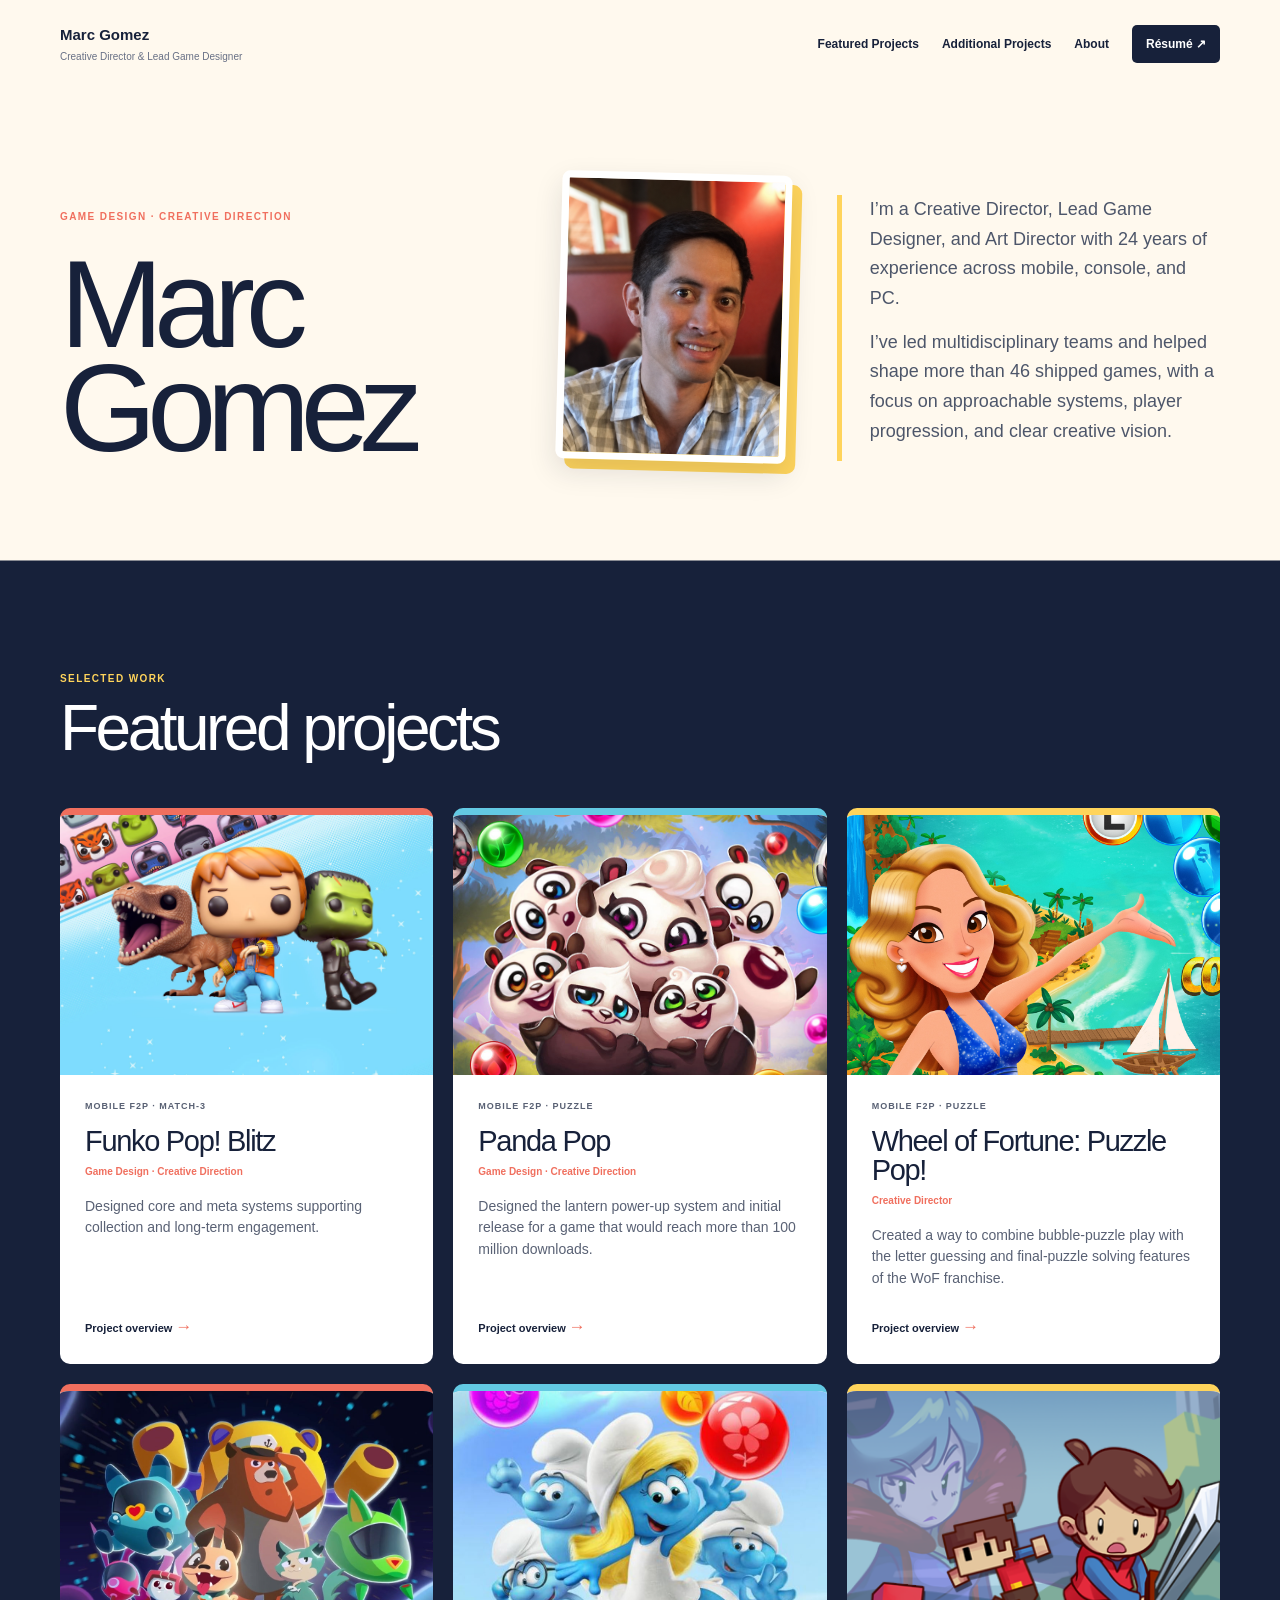
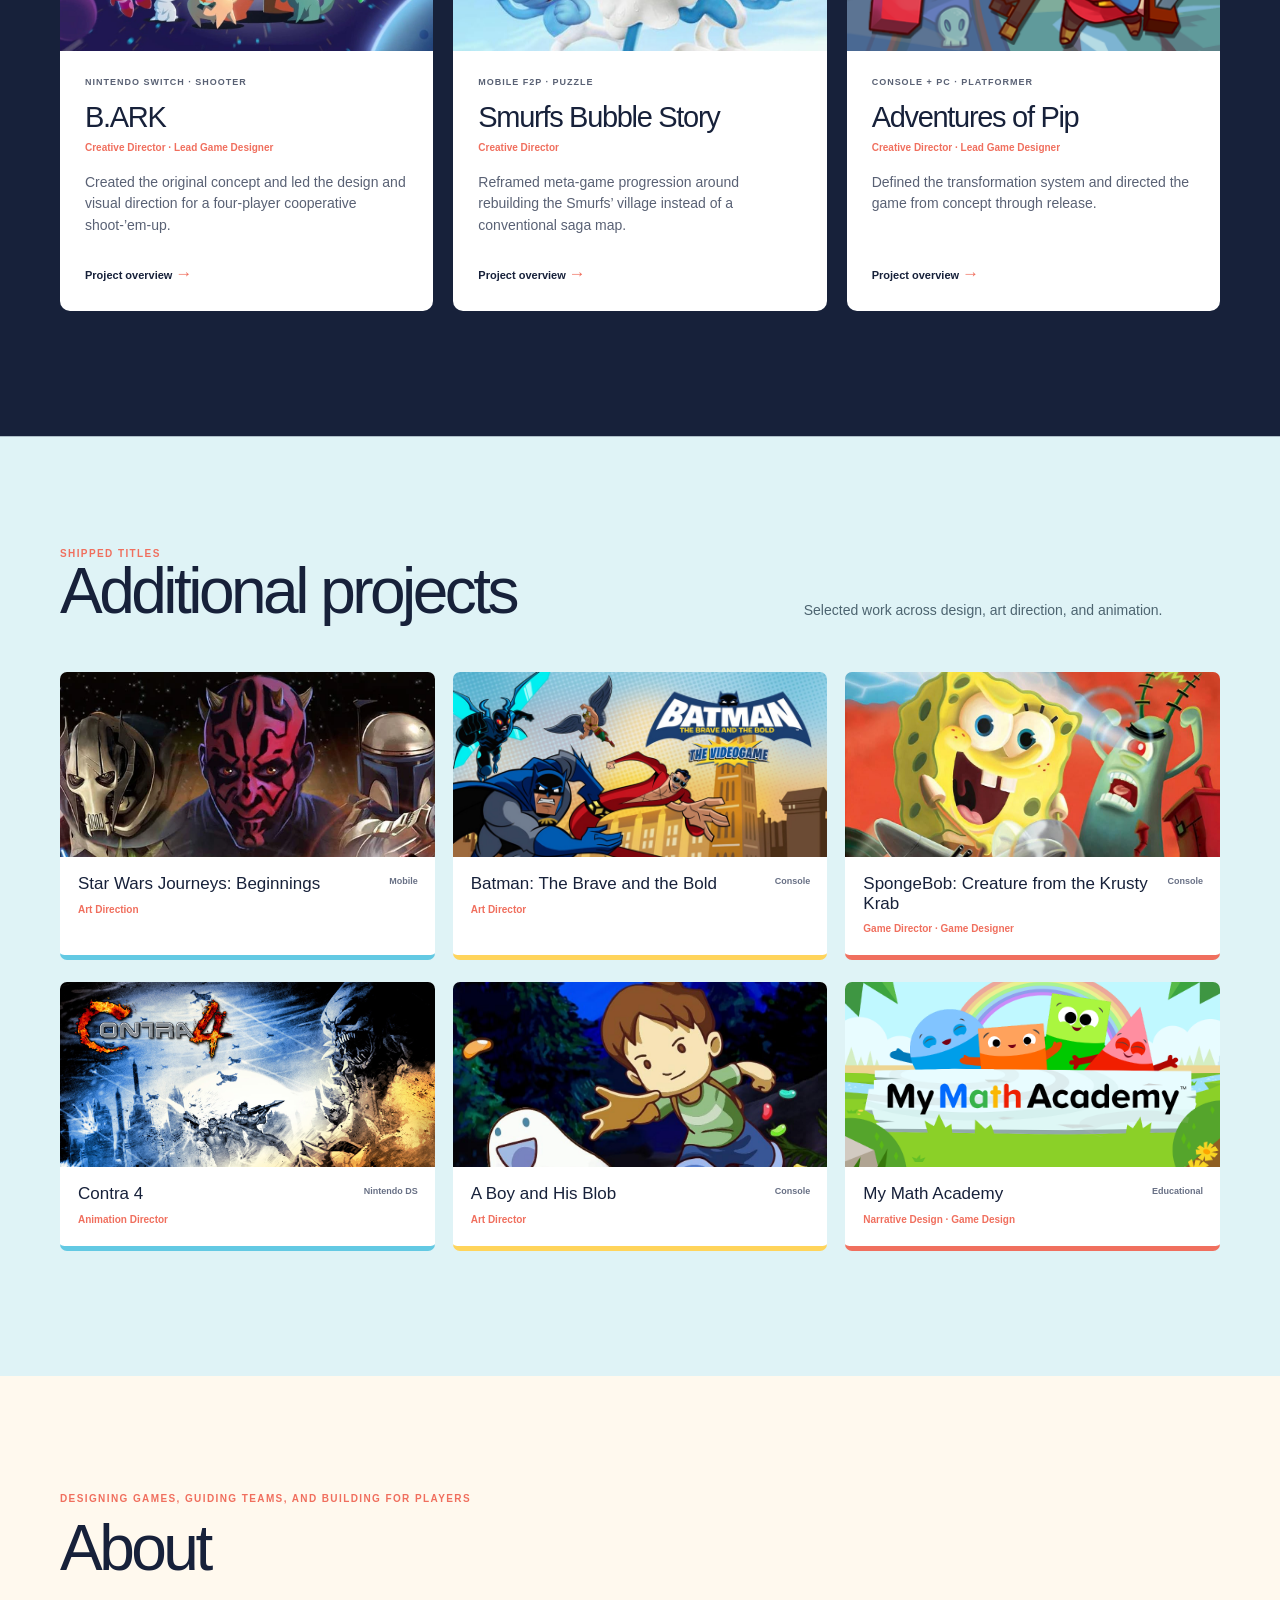
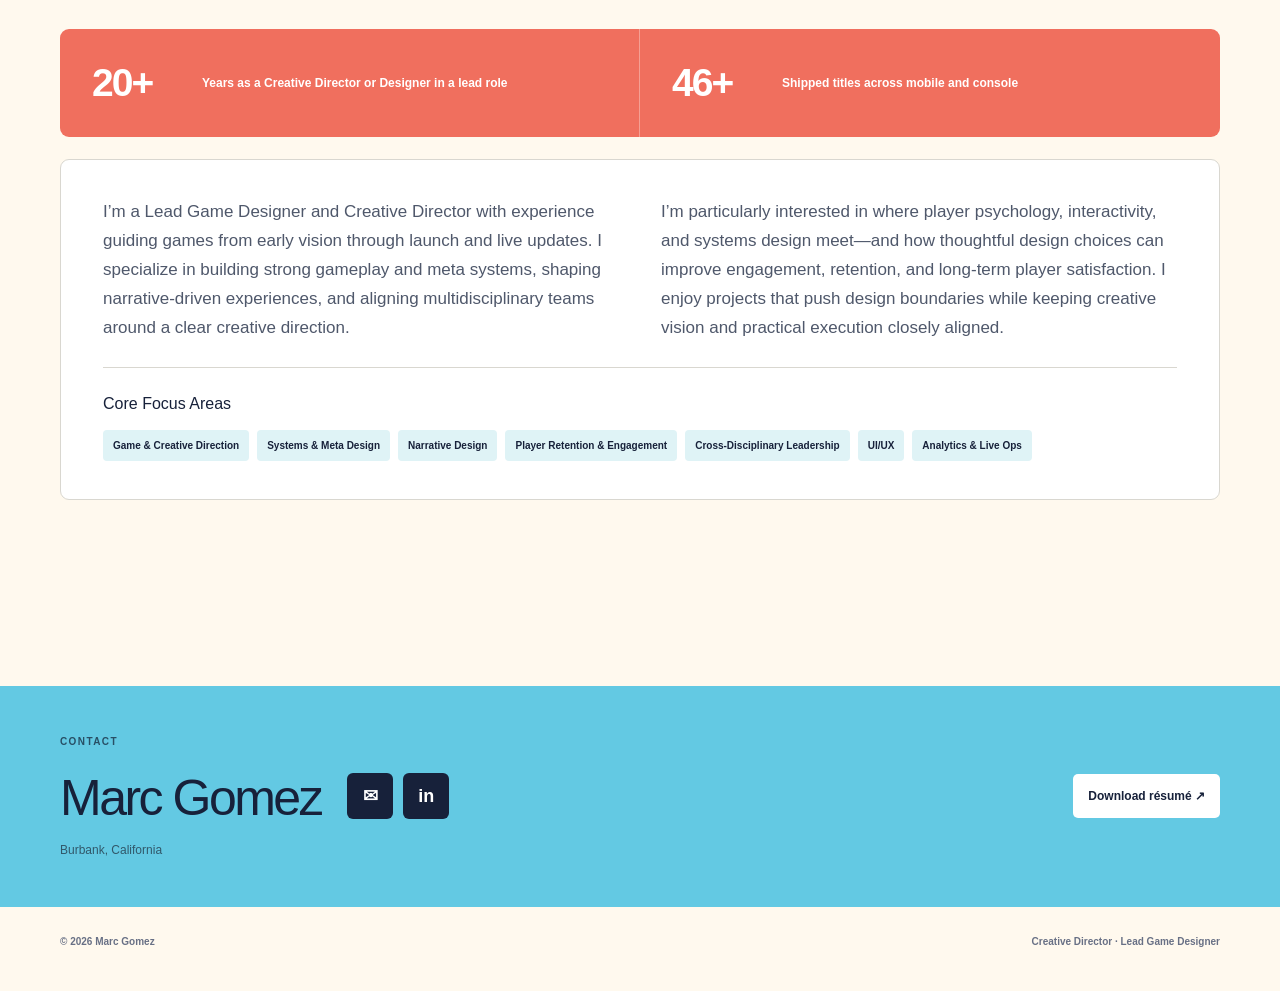
==== index.html @ 23b518f8 "Update Wheel of Fortune contribution" ====
<!DOCTYPE html><html lang="en"><head><meta charSet="utf-8"/><meta name="viewport" content="width=device-width, initial-scale=1"/><link rel="preload" href="/marc-gomez-profile.png" as="image"/><link rel="preload" href="/projects/funko-preview-local.jpg" as="image"/><link rel="preload" href="/projects/panda-preview-family.jpg" as="image"/><link rel="preload" href="/projects/wheel-preview-local.jpg" as="image"/><link rel="preload" href="/projects/bark-preview-local.jpg" as="image"/><link rel="preload" href="/projects/smurfs-preview-characters.jpg" as="image"/><link rel="preload" href="/projects/pip-preview-new.png" as="image"/><link rel="preload" href="/projects/starwars.png" as="image"/><link rel="preload" href="/projects/batman.jpg" as="image"/><link rel="preload" href="/projects/spongebob-preview-local.jpg" as="image"/><link rel="stylesheet" href="/assets/index-BBNpXkHh.css" data-rsc-css-href="/assets/index-BBNpXkHh.css" data-precedence="vite-rsc/importer-resources"/><link rel="modulepreload" href="/assets/layout-segment-context-CEGxXNlD.js" crossorigin=""/><link rel="modulepreload" href="/assets/rolldown-runtime-S-ySWqyJ.js" crossorigin=""/><link rel="modulepreload" href="/assets/index-BVW_uxQS.js" crossorigin=""/><link rel="modulepreload" href="/assets/framework-CXnKph_e.js" crossorigin=""/><link rel="modulepreload" href="/assets/analytics-DuMaOo_Z.js" crossorigin=""/><link rel="preload" href="/projects/contra.jpg" as="image"/><link rel="preload" href="/projects/blob-preview-local.jpg" as="image"/><link rel="preload" href="/projects/math-preview-local.png" as="image"/><title>Marc Gomez — Creative Director &amp; Lead Game Designer</title><meta name="description" content="Portfolio of Marc Gomez, a Creative Director, Lead Game Designer, and Art Director with 24 years of experience and 46+ shipped titles across mobile, console, and PC."/><meta name="keywords" content="Marc Gomez,Creative Director,Lead Game Designer,Game Design,Mobile Games,Free-to-Play,Art Director,B.ARK,Panda Pop,Adventures of Pip"/><meta name="author" content="Marc Gomez"/><link rel="author" href="https://marcgomezgames.github.io"/><meta name="creator" content="Marc Gomez"/><meta name="robots" content="index, follow"/><meta property="og:title" content="Marc Gomez — Creative Director &amp; Lead Game Designer"/><meta property="og:description" content="Creative direction and game design across 46+ shipped mobile, console, and PC titles."/><meta property="og:url" content="https://marcgomezgames.github.io/"/><meta property="og:site_name" content="Marc Gomez — Game Design Portfolio"/><meta property="og:type" content="website"/><meta property="og:image" content="https://marcgomezgames.github.io/projects/bark.png"/><meta property="og:image:width" content="1920"/><meta property="og:image:height" content="1080"/><meta property="og:image:alt" content="Marc Gomez game design portfolio"/><meta name="twitter:card" content="summary_large_image"/><meta name="twitter:title" content="Marc Gomez — Creative Director &amp; Lead Game Designer"/><meta name="twitter:description" content="Creative direction and game design across 46+ shipped mobile, console, and PC titles."/><meta name="twitter:image" content="https://marcgomezgames.github.io/projects/bark.png"/><link rel="canonical" href="https://marcgomezgames.github.io/"/><script>self.__VINEXT_RSC_PARAMS__={}</script><script>self.__VINEXT_RSC_NAV__={"pathname":"/","searchParams":[]}</script><link rel="modulepreload" href="/assets/index-BVW_uxQS.js" />
</head><body><main class="portfolio"><header class="header shell"><a class="identity" href="/"><b>Marc Gomez</b><span>Creative Director &amp; Lead Game Designer</span></a><nav><a href="/#work">Featured Projects</a><a href="/#credits">Additional Projects</a><a href="/#about">About</a><a class="resume" href="/Marc_Gomez_Resume_2026.pdf">Résumé ↗</a></nav></header><section class="intro shell" id="top"><div><p class="label">GAME DESIGN · CREATIVE DIRECTION</p><h1>Marc Gomez</h1></div><figure class="portrait-slot"><img src="/marc-gomez-profile.png" alt="Marc Gomez"/></figure><div class="intro-copy"><p>I’m a Creative Director, Lead Game Designer, and Art Director with 24 years of experience across mobile, console, and PC.</p><p>I’ve led multidisciplinary teams and helped shape more than 46 shipped games, with a focus on approachable systems, player progression, and clear creative vision.</p></div></section><section class="work shell" id="work"><div class="section-header stacked"><div><p class="label">SELECTED WORK</p><h2>Featured projects</h2></div></div><div class="feature-grid"><a class="feature funko" href="/projects/funko-pop-blitz/"><div class="feature-art"><img src="/projects/funko-preview-local.jpg" alt="Funko Pop! Blitz"/></div><div class="feature-info"><p class="project-type">MOBILE F2P · MATCH-3</p><h3>Funko Pop! Blitz</h3><p class="role">Game Design · Creative Direction</p><p>Designed core and meta systems supporting collection and long-term engagement.</p><span class="project-link">Project overview <b>→</b></span></div></a><a class="feature panda" href="/projects/panda-pop/"><div class="feature-art"><img src="/projects/panda-preview-family.jpg" alt="Panda Pop"/></div><div class="feature-info"><p class="project-type">MOBILE F2P · PUZZLE</p><h3>Panda Pop</h3><p class="role">Game Design · Creative Direction</p><p>Designed the lantern power-up system and initial release for a game that would reach more than 100 million downloads.</p><span class="project-link">Project overview <b>→</b></span></div></a><a class="feature wheel" href="/projects/wheel-of-fortune/"><div class="feature-art"><img src="/projects/wheel-preview-local.jpg" alt="Wheel of Fortune: Puzzle Pop!"/></div><div class="feature-info"><p class="project-type">MOBILE F2P · PUZZLE</p><h3>Wheel of Fortune: Puzzle Pop!</h3><p class="role">Creative Director</p><p>Created a way to combine bubble-puzzle play with the letter guessing and final-puzzle solving features of the WoF franchise.</p><span class="project-link">Project overview <b>→</b></span></div></a><a class="feature bark" href="/projects/bark/"><div class="feature-art"><img src="/projects/bark-preview-local.jpg" alt="B.ARK"/></div><div class="feature-info"><p class="project-type">NINTENDO SWITCH · SHOOTER</p><h3>B.ARK</h3><p class="role">Creative Director · Lead Game Designer</p><p>Created the original concept and led the design and visual direction for a four-player cooperative shoot-’em-up.</p><span class="project-link">Project overview <b>→</b></span></div></a><a class="feature smurfs" href="/projects/smurfs-bubble-story/"><div class="feature-art"><img src="/projects/smurfs-preview-characters.jpg" alt="Smurfs Bubble Story"/></div><div class="feature-info"><p class="project-type">MOBILE F2P · PUZZLE</p><h3>Smurfs Bubble Story</h3><p class="role">Creative Director</p><p>Reframed meta-game progression around rebuilding the Smurfs’ village instead of a conventional saga map.</p><span class="project-link">Project overview <b>→</b></span></div></a><a class="feature pip" href="/projects/adventures-of-pip/"><div class="feature-art"><img src="/projects/pip-preview-new.png" alt="Adventures of Pip"/></div><div class="feature-info"><p class="project-type">CONSOLE + PC · PLATFORMER</p><h3>Adventures of Pip</h3><p class="role">Creative Director · Lead Game Designer</p><p>Defined the transformation system and directed the game from concept through release.</p><span class="project-link">Project overview <b>→</b></span></div></a></div></section><section class="credits" id="credits"><div class="shell"><div class="section-header inline"><div><p class="label">SHIPPED TITLES</p><h2>Additional projects</h2></div><p>Selected work across design, art direction, and animation.</p></div><div class="archive-grid"><article class="archive-card"><div class="archive-art"><img src="/projects/starwars.png" alt="Star Wars Journeys: Beginnings"/></div><div class="archive-info"><h3>Star Wars Journeys: Beginnings</h3><p>Art Direction</p><span>Mobile</span></div></article><article class="archive-card"><div class="archive-art"><img src="/projects/batman.jpg" alt="Batman: The Brave and the Bold"/></div><div class="archive-info"><h3>Batman: The Brave and the Bold</h3><p>Art Director</p><span>Console</span></div></article><article class="archive-card spongebob"><div class="archive-art"><img src="/projects/spongebob-preview-local.jpg" alt="SpongeBob: Creature from the Krusty Krab"/></div><div class="archive-info"><h3>SpongeBob: Creature from the Krusty Krab</h3><p>Game Director · Game Designer</p><span>Console</span></div></article><article class="archive-card"><div class="archive-art"><img src="/projects/contra.jpg" alt="Contra 4"/></div><div class="archive-info"><h3>Contra 4</h3><p>Animation Director</p><span>Nintendo DS</span></div></article><article class="archive-card blob"><div class="archive-art"><img src="/projects/blob-preview-local.jpg" alt="A Boy and His Blob"/></div><div class="archive-info"><h3>A Boy and His Blob</h3><p>Art Director</p><span>Console</span></div></article><article class="archive-card"><div class="archive-art"><img src="/projects/math-preview-local.png" alt="My Math Academy"/></div><div class="archive-info"><h3>My Math Academy</h3><p>Narrative Design · Game Design</p><span>Educational</span></div></article></div></div></section><section class="about shell" id="about"><div class="section-header about-heading"><p class="label">DESIGNING GAMES, GUIDING TEAMS, AND BUILDING FOR PLAYERS</p><h2>About</h2></div><div class="about-grid"><div class="facts"><div><b>20+</b><span>Years as a Creative Director or Designer in a lead role</span></div><div><b>46+</b><span>Shipped titles across mobile and console</span></div></div><div class="bio"><p>I’m a Lead Game Designer and Creative Director with experience guiding games from early vision through launch and live updates. I specialize in building strong gameplay and meta systems, shaping narrative-driven experiences, and aligning multidisciplinary teams around a clear creative direction.</p><p>I’m particularly interested in where player psychology, interactivity, and systems design meet—and how thoughtful design choices can improve engagement, retention, and long-term player satisfaction. I enjoy projects that push design boundaries while keeping creative vision and practical execution closely aligned.</p><div class="focus-area"><h3>Core Focus Areas</h3><div><span>Game &amp; Creative Direction</span><span>Systems &amp; Meta Design</span><span>Narrative Design</span><span>Player Retention &amp; Engagement</span><span>Cross-Disciplinary Leadership</span><span>UI/UX</span><span>Analytics &amp; Live Ops</span></div></div></div><div class="portfolio-links"><a href="/art-direction/">Art Direction portfolio ↗</a><a href="/production/">Production portfolio ↗</a></div></div></section><section class="contact"><div class="shell"><div class="contact-identity"><div><p class="label">CONTACT</p><h2>Marc Gomez</h2><p>Burbank, California</p></div><div class="contact-icons"><a href="mailto:marcyay@gmail.com" aria-label="Email Marc Gomez" title="Email">✉</a><a href="https://www.linkedin.com/in/marc-gomez-a3a6818" target="_blank" rel="noreferrer" aria-label="Marc Gomez on LinkedIn" title="LinkedIn">in</a></div></div><div class="contact-actions"><a href="/Marc_Gomez_Resume_2026.pdf">Download résumé <b>↗</b></a></div></div></section><footer class="shell"><p>© 2026 Marc Gomez</p><p>Creative Director · Lead Game Designer</p></footer></main><script id="_R_">import("/assets/index-BVW_uxQS.js")</script></body></html><script>self.__VINEXT_RSC_CHUNKS__=self.__VINEXT_RSC_CHUNKS__||[];self.__VINEXT_RSC_CHUNKS__.push("2:I[\"491d67a9792c\",[],\"Children\",1]\n3:I[\"d4d09d4aa3d5\",[],\"Analytics\",1]\n4:I[\"cfee43ca1bc7\",[],\"LayoutSegmentProvider\",1]\n5:I[\"491d67a9792c\",[],\"Slot\",1]\n6:I[\"5b777958e3fd\",[],\"RedirectBoundary\",1]\n:HL[\"/assets/index-BBNpXkHh.css\",\"style\"]\n")</script><script>self.__VINEXT_RSC_CHUNKS__=self.__VINEXT_RSC_CHUNKS__||[];self.__VINEXT_RSC_CHUNKS__.push("0:{\"__route\":\"route:/\",\"__interceptionContext\":null,\"__layoutIds\":[\"layout:/\"],\"__rootLayout\":\"/\",\"page:/\":\"$L1\",\"layout:/\":[[[[\"$\",\"link\",\"css:/assets/index-BBNpXkHh.css\",{\"rel\":\"stylesheet\",\"precedence\":\"vite-rsc/importer-resources\",\"href\":\"/assets/index-BBNpXkHh.css\",\"data-rsc-css-href\":\"/assets/index-BBNpXkHh.css\"}],\"$undefined\"],[\"$\",\"html\",null,{\"lang\":\"en\",\"children\":[\"$\",\"body\",null,{\"children\":[[\"$\",\"$L2\",null,{}],[\"$\",\"$L3\",null,{}]]}]}]],null],\"route:/\":[[[\"$\",\"meta\",null,{\"charSet\":\"utf-8\"}],[[\"$\",\"title\",\"0\",{\"children\":\"Marc Gomez — Creative Director \u0026 Lead Game Designer\"}],[\"$\",\"meta\",\"1\",{\"name\":\"description\",\"content\":\"Portfolio of Marc Gomez, a Creative Director, Lead Game Designer, and Art Director with 24 years of experience and 46+ shipped titles across mobile, console, and PC.\"}],[\"$\",\"meta\",\"2\",{\"name\":\"keywords\",\"content\":\"Marc Gomez,Creative Director,Lead Game Designer,Game Design,Mobile Games,Free-to-Play,Art Director,B.ARK,Panda Pop,Adventures of Pip\"}],[\"$\",\"meta\",\"3\",{\"name\":\"author\",\"content\":\"Marc Gomez\"}],[\"$\",\"link\",\"4\",{\"rel\":\"author\",\"href\":\"https://marcgomezgames.github.io\"}],[\"$\",\"meta\",\"5\",{\"name\":\"creator\",\"content\":\"Marc Gomez\"}],[\"$\",\"meta\",\"6\",{\"name\":\"robots\",\"content\":\"index, follow\"}],[\"$\",\"meta\",\"7\",{\"property\":\"og:title\",\"content\":\"Marc Gomez — Creative Director \u0026 Lead Game Designer\"}],[\"$\",\"meta\",\"8\",{\"property\":\"og:description\",\"content\":\"Creative direction and game design across 46+ shipped mobile, console, and PC titles.\"}],[\"$\",\"meta\",\"9\",{\"property\":\"og:url\",\"content\":\"https://marcgomezgames.github.io/\"}],[\"$\",\"meta\",\"10\",{\"property\":\"og:site_name\",\"content\":\"Marc Gomez — Game Design Portfolio\"}],[\"$\",\"meta\",\"11\",{\"property\":\"og:type\",\"content\":\"website\"}],[\"$\",\"meta\",\"12\",{\"property\":\"og:image\",\"content\":\"https://marcgomezgames.github.io/projects/bark.png\"}],[\"$\",\"meta\",\"13\",{\"property\":\"og:image:width\",\"content\":\"1920\"}],[\"$\",\"meta\",\"14\",{\"property\":\"og:image:height\",\"content\":\"1080\"}],[\"$\",\"meta\",\"15\",{\"property\":\"og:image:alt\",\"content\":\"Marc Gomez game design portfolio\"}],[\"$\",\"meta\",\"16\",{\"name\":\"twitter:card\",\"content\":\"summary_large_image\"}],[\"$\",\"meta\",\"17\",{\"name\":\"twitter:title\",\"content\":\"Marc Gomez — Creative Director \u0026 Lead Game Designer\"}],[\"$\",\"meta\",\"18\",{\"name\":\"twitter:description\",\"content\":\"Creative direction and game design across 46+ shipped mobile, console, and PC titles.\"}],[\"$\",\"meta\",\"19\",{\"name\":\"twitter:image\",\"content\":\"https://marcgomezgames.github.io/projects/bark.png\"}],[\"$\",\"link\",\"20\",{\"rel\":\"canonical\",\"href\":\"https://marcgomezgames.github.io/\"}]],[[\"$\",\"meta\",\"0\",{\"name\":\"viewport\",\"content\":\"width=device-width, initial-scale=1\"}]]],[\"$\",\"$L4\",null,{\"segmentMap\":{\"children\":[]},\"children\":[\"$\",\"$L5\",null,{\"id\":\"layout:/\",\"parallelSlots\":\"$undefined\",\"children\":[\"$\",\"$L6\",null,{\"children\":[\"$\",\"$L4\",null,{\"segmentMap\":{\"children\":[]},\"children\":[\"$\",\"$L5\",null,{\"id\":\"page:/\"}]}]}]}]}]],\"__layoutFlags\":{\"layout:/\":\"s\"},\"__artifactCompatibility\":{\"schemaVersion\":1,\"graphVersion\":\"app-route-graph:4uhn5s1wvoptc\",\"deploymentVersion\":\"15b75d27-cb03-4a00-bd81-322cb04431b8\",\"appElementsSchemaVersion\":1,\"rscPayloadSchemaVersion\":1,\"rootBoundaryId\":\"/\",\"renderEpoch\":null}}\n")</script><script>self.__VINEXT_RSC_CHUNKS__=self.__VINEXT_RSC_CHUNKS__||[];self.__VINEXT_RSC_CHUNKS__.push(":HL[\"/marc-gomez-profile.png\",\"image\"]\n:HL[\"/projects/funko-preview-local.jpg\",\"image\"]\n:HL[\"/projects/panda-preview-family.jpg\",\"image\"]\n:HL[\"/projects/wheel-preview-local.jpg\",\"image\"]\n:HL[\"/projects/bark-preview-local.jpg\",\"image\"]\n")</script><script>self.__VINEXT_RSC_CHUNKS__=self.__VINEXT_RSC_CHUNKS__||[];self.__VINEXT_RSC_CHUNKS__.push("1:[\"$\",\"main\",null,{\"className\":\"portfolio\",\"children\":[[\"$\",\"header\",null,{\"className\":\"header shell\",\"children\":[[\"$\",\"a\",null,{\"className\":\"identity\",\"href\":\"/\",\"children\":[[\"$\",\"b\",null,{\"children\":\"Marc Gomez\"}],[\"$\",\"span\",null,{\"children\":\"Creative Director \u0026 Lead Game Designer\"}]]}],[\"$\",\"nav\",null,{\"children\":[[\"$\",\"a\",null,{\"href\":\"/#work\",\"children\":\"Featured Projects\"}],[\"$\",\"a\",null,{\"href\":\"/#credits\",\"children\":\"Additional Projects\"}],[\"$\",\"a\",null,{\"href\":\"/#about\",\"children\":\"About\"}],[\"$\",\"a\",null,{\"className\":\"resume\",\"href\":\"/Marc_Gomez_Resume_2026.pdf\",\"children\":\"Résumé ↗\"}]]}]]}],[\"$\",\"section\",null,{\"className\":\"intro shell\",\"id\":\"top\",\"children\":[[\"$\",\"div\",null,{\"children\":[[\"$\",\"p\",null,{\"className\":\"label\",\"children\":\"GAME DESIGN · CREATIVE DIRECTION\"}],[\"$\",\"h1\",null,{\"children\":\"Marc Gomez\"}]]}],[\"$\",\"figure\",null,{\"className\":\"portrait-slot\",\"children\":[\"$\",\"img\",null,{\"src\":\"/marc-gomez-profile.png\",\"alt\":\"Marc Gomez\"}]}],[\"$\",\"div\",null,{\"className\":\"intro-copy\",\"children\":[[\"$\",\"p\",null,{\"children\":\"I’m a Creative Director, Lead Game Designer, and Art Director with 24 years of experience across mobile, console, and PC.\"}],[\"$\",\"p\",null,{\"children\":\"I’ve led multidisciplinary teams and helped shape more than 46 shipped games, with a focus on approachable systems, player progression, and clear creative vision.\"}]]}]]}],[\"$\",\"section\",null,{\"className\":\"work shell\",\"id\":\"work\",\"children\":[[\"$\",\"div\",null,{\"className\":\"section-header stacked\",\"children\":[\"$\",\"div\",null,{\"children\":[[\"$\",\"p\",null,{\"className\":\"label\",\"children\":\"SELECTED WORK\"}],[\"$\",\"h2\",null,{\"children\":\"Featured projects\"}]]}]}],[\"$\",\"div\",null,{\"className\":\"feature-grid\",\"children\":[[\"$\",\"a\",null,{\"className\":\"feature funko\",\"href\":\"/projects/funko-pop-blitz/\",\"children\":[[\"$\",\"div\",null,{\"className\":\"feature-art\",\"children\":[\"$\",\"img\",null,{\"src\":\"/projects/funko-preview-local.jpg\",\"alt\":\"Funko Pop! Blitz\"}]}],[\"$\",\"div\",null,{\"className\":\"feature-info\",\"children\":[[\"$\",\"p\",null,{\"className\":\"project-type\",\"children\":\"MOBILE F2P · MATCH-3\"}],[\"$\",\"h3\",null,{\"children\":\"Funko Pop! Blitz\"}],[\"$\",\"p\",null,{\"className\":\"role\",\"children\":\"Game Design · Creative Direction\"}],[\"$\",\"p\",null,{\"children\":\"Designed core and meta systems supporting collection and long-term engagement.\"}],[\"$\",\"span\",null,{\"className\":\"project-link\",\"children\":[\"Project overview \",[\"$\",\"b\",null,{\"children\":\"→\"}]]}]]}]]}],[\"$\",\"a\",null,{\"className\":\"feature panda\",\"href\":\"/projects/panda-pop/\",\"children\":[[\"$\",\"div\",null,{\"className\":\"feature-art\",\"children\":[\"$\",\"img\",null,{\"src\":\"/projects/panda-preview-family.jpg\",\"alt\":\"Panda Pop\"}]}],[\"$\",\"div\",null,{\"className\":\"feature-info\",\"children\":[[\"$\",\"p\",null,{\"className\":\"project-type\",\"children\":\"MOBILE F2P · PUZZLE\"}],[\"$\",\"h3\",null,{\"children\":\"Panda Pop\"}],[\"$\",\"p\",null,{\"className\":\"role\",\"children\":\"Game Design · Creative Direction\"}],[\"$\",\"p\",null,{\"children\":\"Designed the lantern power-up system and initial release for a game that would reach more than 100 million downloads.\"}],[\"$\",\"span\",null,{\"className\":\"project-link\",\"children\":[\"Project overview \",[\"$\",\"b\",null,{\"children\":\"→\"}]]}]]}]]}],[\"$\",\"a\",null,{\"className\":\"feature wheel\",\"href\":\"/projects/wheel-of-fortune/\",\"children\":[[\"$\",\"div\",null,{\"className\":\"feature-art\",\"children\":[\"$\",\"img\",null,{\"src\":\"/projects/wheel-preview-local.jpg\",\"alt\":\"Wheel of Fortune: Puzzle Pop!\"}]}],[\"$\",\"div\",null,{\"className\":\"feature-info\",\"children\":[[\"$\",\"p\",null,{\"className\":\"project-type\",\"children\":\"MOBILE F2P · PUZZLE\"}],[\"$\",\"h3\",null,{\"children\":\"Wheel of Fortune: Puzzle Pop!\"}],[\"$\",\"p\",null,{\"className\":\"role\",\"children\":\"Creative Director\"}],[\"$\",\"p\",null,{\"children\":\"Created a way to combine bubble-puzzle play with the letter guessing and final-puzzle solving features of the WoF franchise.\"}],[\"$\",\"span\",null,{\"className\":\"project-link\",\"children\":[\"Project overview \",[\"$\",\"b\",null,{\"children\":\"→\"}]]}]]}]]}],[\"$\",\"a\",null,{\"className\":\"feature bark\",\"href\":\"/projects/bark/\",\"children\":[[\"$\",\"div\",null,{\"className\":\"feature-art\",\"children\":[\"$\",\"img\",null,{\"src\":\"/projects/bark-preview-local.jpg\",\"alt\":\"B.ARK\"}]}],[\"$\",\"div\",null,{\"className\":\"feature-info\",\"children\":[[\"$\",\"p\",null,{\"className\":\"project-type\",\"children\":\"NINTENDO SWITCH · SHOOTER\"}],[\"$\",\"h3\",null,{\"children\":\"B.ARK\"}],[\"$\",\"p\",null,{\"className\":\"role\",\"children\":\"Creative Director · Lead Game Designer\"}],[\"$\",\"p\",null,{\"children\":\"Created the original concept and led the design and visual direction for a four-player cooperative shoot-’em-up.\"}],\"$L7\"]}]]}],\"$L8\",\"$L9\"]}]]}],\"$La\",\"$Lb\",\"$Lc\",\"$Ld\"]}]\n")</script><script>self.__VINEXT_RSC_CHUNKS__=self.__VINEXT_RSC_CHUNKS__||[];self.__VINEXT_RSC_CHUNKS__.push(":HL[\"/projects/smurfs-preview-characters.jpg\",\"image\"]\n:HL[\"/projects/pip-preview-new.png\",\"image\"]\n:HL[\"/projects/starwars.png\",\"image\"]\n:HL[\"/projects/batman.jpg\",\"image\"]\n:HL[\"/projects/spongebob-preview-local.jpg\",\"image\"]\n:HL[\"/projects/contra.jpg\",\"image\"]\n:HL[\"/projects/blob-preview-local.jpg\",\"image\"]\n:HL[\"/projects/math-preview-local.png\",\"image\"]\n7:[\"$\",\"span\",null,{\"className\":\"project-link\",\"children\":[\"Project overview \",[\"$\",\"b\",null,{\"children\":\"→\"}]]}]\n8:[\"$\",\"a\",null,{\"className\":\"feature smurfs\",\"href\":\"/projects/smurfs-bubble-story/\",\"children\":[[\"$\",\"div\",null,{\"className\":\"feature-art\",\"children\":[\"$\",\"img\",null,{\"src\":\"/projects/smurfs-preview-characters.jpg\",\"alt\":\"Smurfs Bubble Story\"}]}],[\"$\",\"div\",null,{\"className\":\"feature-info\",\"children\":[[\"$\",\"p\",null,{\"className\":\"project-type\",\"children\":\"MOBILE F2P · PUZZLE\"}],[\"$\",\"h3\",null,{\"children\":\"Smurfs Bubble Story\"}],[\"$\",\"p\",null,{\"className\":\"role\",\"children\":\"Creative Director\"}],[\"$\",\"p\",null,{\"children\":\"Reframed meta-game progression around rebuilding the Smurfs’ village instead of a conventional saga map.\"}],[\"$\",\"span\",null,{\"className\":\"project-link\",\"children\":[\"Project overview \",[\"$\",\"b\",null,{\"children\":\"→\"}]]}]]}]]}]\n9:[\"$\",\"a\",null,{\"className\":\"feature pip\",\"href\":\"/projects/adventures-of-pip/\",\"children\":[[\"$\",\"div\",null,{\"className\":\"feature-art\",\"children\":[\"$\",\"img\",null,{\"src\":\"/projects/pip-preview-new.png\",\"alt\":\"Adventures of Pip\"}]}],[\"$\",\"div\",null,{\"className\":\"feature-info\",\"children\":[[\"$\",\"p\",null,{\"className\":\"project-type\",\"children\":\"CONSOLE + PC · PLATFORMER\"}],[\"$\",\"h3\",null,{\"children\":\"Adventures of Pip\"}],[\"$\",\"p\",null,{\"className\":\"role\",\"children\":\"Creative Director · Lead Game Designer\"}],[\"$\",\"p\",null,{\"children\":\"Defined the transformation system and directed the game from concept through release.\"}],[\"$\",\"span\",null,{\"className\":\"project-link\",\"children\":[\"Project overview \",[\"$\",\"b\",null,{\"children\":\"→\"}]]}]]}]]}]\n")</script><script>self.__VINEXT_RSC_CHUNKS__=self.__VINEXT_RSC_CHUNKS__||[];self.__VINEXT_RSC_CHUNKS__.push("a:[\"$\",\"section\",null,{\"className\":\"credits\",\"id\":\"credits\",\"children\":[\"$\",\"div\",null,{\"className\":\"shell\",\"children\":[[\"$\",\"div\",null,{\"className\":\"section-header inline\",\"children\":[[\"$\",\"div\",null,{\"children\":[[\"$\",\"p\",null,{\"className\":\"label\",\"children\":\"SHIPPED TITLES\"}],[\"$\",\"h2\",null,{\"children\":\"Additional projects\"}]]}],[\"$\",\"p\",null,{\"children\":\"Selected work across design, art direction, and animation.\"}]]}],[\"$\",\"div\",null,{\"className\":\"archive-grid\",\"children\":[[\"$\",\"article\",\"Star Wars Journeys: Beginnings\",{\"className\":\"archive-card\",\"children\":[[\"$\",\"div\",null,{\"className\":\"archive-art\",\"children\":[\"$\",\"img\",null,{\"src\":\"/projects/starwars.png\",\"alt\":\"Star Wars Journeys: Beginnings\"}]}],[\"$\",\"div\",null,{\"className\":\"archive-info\",\"children\":[[\"$\",\"h3\",null,{\"children\":\"Star Wars Journeys: Beginnings\"}],[\"$\",\"p\",null,{\"children\":\"Art Direction\"}],[\"$\",\"span\",null,{\"children\":\"Mobile\"}]]}]]}],[\"$\",\"article\",\"Batman: The Brave and the Bold\",{\"className\":\"archive-card\",\"children\":[[\"$\",\"div\",null,{\"className\":\"archive-art\",\"children\":[\"$\",\"img\",null,{\"src\":\"/projects/batman.jpg\",\"alt\":\"Batman: The Brave and the Bold\"}]}],[\"$\",\"div\",null,{\"className\":\"archive-info\",\"children\":[[\"$\",\"h3\",null,{\"children\":\"Batman: The Brave and the Bold\"}],[\"$\",\"p\",null,{\"children\":\"Art Director\"}],[\"$\",\"span\",null,{\"children\":\"Console\"}]]}]]}],[\"$\",\"article\",\"SpongeBob: Creature from the Krusty Krab\",{\"className\":\"archive-card spongebob\",\"children\":[[\"$\",\"div\",null,{\"className\":\"archive-art\",\"children\":[\"$\",\"img\",null,{\"src\":\"/projects/spongebob-preview-local.jpg\",\"alt\":\"SpongeBob: Creature from the Krusty Krab\"}]}],[\"$\",\"div\",null,{\"className\":\"archive-info\",\"children\":[[\"$\",\"h3\",null,{\"children\":\"SpongeBob: Creature from the Krusty Krab\"}],[\"$\",\"p\",null,{\"children\":\"Game Director · Game Designer\"}],[\"$\",\"span\",null,{\"children\":\"Console\"}]]}]]}],[\"$\",\"article\",\"Contra 4\",{\"className\":\"archive-card\",\"children\":[[\"$\",\"div\",null,{\"className\":\"archive-art\",\"children\":[\"$\",\"img\",null,{\"src\":\"/projects/contra.jpg\",\"alt\":\"Contra 4\"}]}],[\"$\",\"div\",null,{\"className\":\"archive-info\",\"children\":[[\"$\",\"h3\",null,{\"children\":\"Contra 4\"}],[\"$\",\"p\",null,{\"children\":\"Animation Director\"}],[\"$\",\"span\",null,{\"children\":\"Nintendo DS\"}]]}]]}],[\"$\",\"article\",\"A Boy and His Blob\",{\"className\":\"archive-card blob\",\"children\":[[\"$\",\"div\",null,{\"className\":\"archive-art\",\"children\":[\"$\",\"img\",null,{\"src\":\"/projects/blob-preview-local.jpg\",\"alt\":\"A Boy and His Blob\"}]}],[\"$\",\"div\",null,{\"className\":\"archive-info\",\"children\":[[\"$\",\"h3\",null,{\"children\":\"A Boy and His Blob\"}],[\"$\",\"p\",null,{\"children\":\"Art Director\"}],[\"$\",\"span\",null,{\"children\":\"Console\"}]]}]]}],[\"$\",\"article\",\"My Math Academy\",{\"className\":\"archive-card\",\"children\":[[\"$\",\"div\",null,{\"className\":\"archive-art\",\"children\":[\"$\",\"img\",null,{\"src\":\"/projects/math-preview-local.png\",\"alt\":\"My Math Academy\"}]}],[\"$\",\"div\",null,{\"className\":\"archive-info\",\"children\":[[\"$\",\"h3\",null,{\"children\":\"My Math Academy\"}],[\"$\",\"p\",null,{\"children\":\"Narrative Design · Game Design\"}],[\"$\",\"span\",null,{\"children\":\"Educational\"}]]}]]}]]}]]}]}]\n")</script><script>self.__VINEXT_RSC_CHUNKS__=self.__VINEXT_RSC_CHUNKS__||[];self.__VINEXT_RSC_CHUNKS__.push("b:[\"$\",\"section\",null,{\"className\":\"about shell\",\"id\":\"about\",\"children\":[[\"$\",\"div\",null,{\"className\":\"section-header about-heading\",\"children\":[[\"$\",\"p\",null,{\"className\":\"label\",\"children\":\"DESIGNING GAMES, GUIDING TEAMS, AND BUILDING FOR PLAYERS\"}],[\"$\",\"h2\",null,{\"children\":\"About\"}]]}],[\"$\",\"div\",null,{\"className\":\"about-grid\",\"children\":[[\"$\",\"div\",null,{\"className\":\"facts\",\"children\":[[\"$\",\"div\",null,{\"children\":[[\"$\",\"b\",null,{\"children\":\"20+\"}],[\"$\",\"span\",null,{\"children\":\"Years as a Creative Director or Designer in a lead role\"}]]}],[\"$\",\"div\",null,{\"children\":[[\"$\",\"b\",null,{\"children\":\"46+\"}],[\"$\",\"span\",null,{\"children\":\"Shipped titles across mobile and console\"}]]}]]}],[\"$\",\"div\",null,{\"className\":\"bio\",\"children\":[[\"$\",\"p\",null,{\"children\":\"I’m a Lead Game Designer and Creative Director with experience guiding games from early vision through launch and live updates. I specialize in building strong gameplay and meta systems, shaping narrative-driven experiences, and aligning multidisciplinary teams around a clear creative direction.\"}],[\"$\",\"p\",null,{\"children\":\"I’m particularly interested in where player psychology, interactivity, and systems design meet—and how thoughtful design choices can improve engagement, retention, and long-term player satisfaction. I enjoy projects that push design boundaries while keeping creative vision and practical execution closely aligned.\"}],[\"$\",\"div\",null,{\"className\":\"focus-area\",\"children\":[[\"$\",\"h3\",null,{\"children\":\"Core Focus Areas\"}],[\"$\",\"div\",null,{\"children\":[[\"$\",\"span\",null,{\"children\":\"Game \u0026 Creative Direction\"}],[\"$\",\"span\",null,{\"children\":\"Systems \u0026 Meta Design\"}],[\"$\",\"span\",null,{\"children\":\"Narrative Design\"}],[\"$\",\"span\",null,{\"children\":\"Player Retention \u0026 Engagement\"}],[\"$\",\"span\",null,{\"children\":\"Cross-Disciplinary Leadership\"}],[\"$\",\"span\",null,{\"children\":\"UI/UX\"}],[\"$\",\"span\",null,{\"children\":\"Analytics \u0026 Live Ops\"}]]}]]}]]}],[\"$\",\"div\",null,{\"className\":\"portfolio-links\",\"children\":[[\"$\",\"a\",null,{\"href\":\"/art-direction/\",\"children\":\"Art Direction portfolio ↗\"}],[\"$\",\"a\",null,{\"href\":\"/production/\",\"children\":\"Production portfolio ↗\"}]]}]]}]]}]\n")</script><script>self.__VINEXT_RSC_CHUNKS__=self.__VINEXT_RSC_CHUNKS__||[];self.__VINEXT_RSC_CHUNKS__.push("c:[\"$\",\"section\",null,{\"className\":\"contact\",\"children\":[\"$\",\"div\",null,{\"className\":\"shell\",\"children\":[[\"$\",\"div\",null,{\"className\":\"contact-identity\",\"children\":[[\"$\",\"div\",null,{\"children\":[[\"$\",\"p\",null,{\"className\":\"label\",\"children\":\"CONTACT\"}],[\"$\",\"h2\",null,{\"children\":\"Marc Gomez\"}],[\"$\",\"p\",null,{\"children\":\"Burbank, California\"}]]}],[\"$\",\"div\",null,{\"className\":\"contact-icons\",\"children\":[[\"$\",\"a\",null,{\"href\":\"mailto:marcyay@gmail.com\",\"aria-label\":\"Email Marc Gomez\",\"title\":\"Email\",\"children\":\"✉\"}],[\"$\",\"a\",null,{\"href\":\"https://www.linkedin.com/in/marc-gomez-a3a6818\",\"target\":\"_blank\",\"rel\":\"noreferrer\",\"aria-label\":\"Marc Gomez on LinkedIn\",\"title\":\"LinkedIn\",\"children\":\"in\"}]]}]]}],[\"$\",\"div\",null,{\"className\":\"contact-actions\",\"children\":[\"$\",\"a\",null,{\"href\":\"/Marc_Gomez_Resume_2026.pdf\",\"children\":[\"Download résumé \",[\"$\",\"b\",null,{\"children\":\"↗\"}]]}]}]]}]}]\nd:[\"$\",\"footer\",null,{\"className\":\"shell\",\"children\":[[\"$\",\"p\",null,{\"children\":\"© 2026 Marc Gomez\"}],[\"$\",\"p\",null,{\"children\":\"Creative Director · Lead Game Designer\"}]]}]\n")</script><script>self.__VINEXT_RSC_DONE__=true</script>
---- assets/index-BBNpXkHh.css ----
/*! tailwindcss v4.2.1 | MIT License | https://tailwindcss.com */
@layer properties{@supports (((-webkit-hyphens:none)) and (not (margin-trim:inline))) or ((-moz-orient:inline) and (not (color:rgb(from red r g b)))){*,:before,:after,::backdrop{--tw-rotate-x:initial;--tw-rotate-y:initial;--tw-rotate-z:initial;--tw-skew-x:initial;--tw-skew-y:initial}}}@layer theme{:root,:host{--font-sans:ui-sans-serif, system-ui, sans-serif, "Apple Color Emoji", "Segoe UI Emoji", "Segoe UI Symbol", "Noto Color Emoji";--font-mono:ui-monospace, SFMono-Regular, Menlo, Monaco, Consolas, "Liberation Mono", "Courier New", monospace;--spacing:.25rem;--default-font-family:var(--font-sans);--default-mono-font-family:var(--font-mono)}}@layer base{*,:after,:before,::backdrop{box-sizing:border-box;border:0 solid;margin:0;padding:0}::file-selector-button{box-sizing:border-box;border:0 solid;margin:0;padding:0}html,:host{-webkit-text-size-adjust:100%;tab-size:4;line-height:1.5;font-family:var(--default-font-family,ui-sans-serif, system-ui, sans-serif, "Apple Color Emoji", "Segoe UI Emoji", "Segoe UI Symbol", "Noto Color Emoji");font-feature-settings:var(--default-font-feature-settings,normal);font-variation-settings:var(--default-font-variation-settings,normal);-webkit-tap-highlight-color:transparent}hr{height:0;color:inherit;border-top-width:1px}abbr:where([title]){-webkit-text-decoration:underline dotted;text-decoration:underline dotted}h1,h2,h3,h4,h5,h6{font-size:inherit;font-weight:inherit}a{color:inherit;-webkit-text-decoration:inherit;-webkit-text-decoration:inherit;-webkit-text-decoration:inherit;-webkit-text-decoration:inherit;text-decoration:inherit}b,strong{font-weight:bolder}code,kbd,samp,pre{font-family:var(--default-mono-font-family,ui-monospace, SFMono-Regular, Menlo, Monaco, Consolas, "Liberation Mono", "Courier New", monospace);font-feature-settings:var(--default-mono-font-feature-settings,normal);font-variation-settings:var(--default-mono-font-variation-settings,normal);font-size:1em}small{font-size:80%}sub,sup{vertical-align:baseline;font-size:75%;line-height:0;position:relative}sub{bottom:-.25em}sup{top:-.5em}table{text-indent:0;border-color:inherit;border-collapse:collapse}:-moz-focusring{outline:auto}progress{vertical-align:baseline}summary{display:list-item}ol,ul,menu{list-style:none}img,svg,video,canvas,audio,iframe,embed,object{vertical-align:middle;display:block}img,video{max-width:100%;height:auto}button,input,select,optgroup,textarea{font:inherit;font-feature-settings:inherit;font-variation-settings:inherit;letter-spacing:inherit;color:inherit;opacity:1;background-color:#0000;border-radius:0}::file-selector-button{font:inherit;font-feature-settings:inherit;font-variation-settings:inherit;letter-spacing:inherit;color:inherit;opacity:1;background-color:#0000;border-radius:0}:where(select:is([multiple],[size])) optgroup{font-weight:bolder}:where(select:is([multiple],[size])) optgroup option{padding-inline-start:20px}::file-selector-button{margin-inline-end:4px}::placeholder{opacity:1}@supports (not ((-webkit-appearance:-apple-pay-button))) or (contain-intrinsic-size:1px){::placeholder{color:currentColor}@supports (color:color-mix(in lab, red, red)){::placeholder{color:color-mix(in oklab, currentcolor 50%, transparent)}}}textarea{resize:vertical}::-webkit-search-decoration{-webkit-appearance:none}::-webkit-date-and-time-value{min-height:1lh;text-align:inherit}::-webkit-datetime-edit{display:inline-flex}::-webkit-datetime-edit-fields-wrapper{padding:0}::-webkit-datetime-edit{padding-block:0}::-webkit-datetime-edit-year-field{padding-block:0}::-webkit-datetime-edit-month-field{padding-block:0}::-webkit-datetime-edit-day-field{padding-block:0}::-webkit-datetime-edit-hour-field{padding-block:0}::-webkit-datetime-edit-minute-field{padding-block:0}::-webkit-datetime-edit-second-field{padding-block:0}::-webkit-datetime-edit-millisecond-field{padding-block:0}::-webkit-datetime-edit-meridiem-field{padding-block:0}::-webkit-calendar-picker-indicator{line-height:1}:-moz-ui-invalid{box-shadow:none}button,input:where([type=button],[type=reset],[type=submit]){appearance:button}::file-selector-button{appearance:button}::-webkit-inner-spin-button{height:auto}::-webkit-outer-spin-button{height:auto}[hidden]:where(:not([hidden=until-found])){display:none!important}}@layer components;@layer utilities{.visible{visibility:visible}.relative{position:relative}.start{inset-inline-start:var(--spacing)}.inline{display:inline}.table{display:table}.transform{transform:var(--tw-rotate-x,) var(--tw-rotate-y,) var(--tw-rotate-z,) var(--tw-skew-x,) var(--tw-skew-y,)}}.feature.smurfs .feature-art img{object-position:center center}.feature.pip .feature-art img{object-position:left center}.case.adventures-of-pip .case-image img{object-position:center bottom}.feature.funko .feature-art img{object-position:right top}.archive-card.blob .archive-art img,.archive-card.spongebob .archive-art img{object-position:center top}.archive-card .archive-art img,.archive-card:hover .archive-art img{transition:none!important;transform:none!important}.portfolio-links{opacity:0}.case.smurfs-bubble-story .case-image img{object-position:center top}.case.smurfs-bubble-story .case-image{background:#dff3f6}.case.smurfs-bubble-story .case-image img{object-fit:cover;object-position:center top}.feature.wheel .feature-art img,.case.wheel-of-fortune .case-image img{object-position:65% center}#work,#credits,#about{scroll-margin-top:24px}.contact{padding:48px 0!important}.contact>.shell{grid-template-columns:1fr auto!important;align-items:center!important;gap:36px!important}.contact-identity{align-items:center;gap:26px;display:flex}.contact-identity h2{margin-bottom:3px}.contact-identity>div:first-child>p:last-child{color:#31586a;margin:0;font-size:12px}.contact-icons{gap:10px;display:flex}.contact-icons a{background:var(--ink);color:#fff;border-radius:6px;place-items:center;width:46px;height:46px;font-size:18px;font-weight:900;text-decoration:none;transition:transform .2s,background .2s;display:grid}.contact-icons a:hover{background:var(--purple);transform:translateY(-2px)}.contact-actions{align-items:center;gap:22px;display:flex}.contact-actions>a{color:var(--ink);font-size:12px;font-weight:800;text-decoration:none}.contact-actions>a:last-child{background:#fff;border-radius:5px;padding:13px 15px}@media (width<=850px){.contact>.shell{grid-template-columns:1fr!important}.contact-actions{justify-content:flex-start}}@media (width<=560px){.contact-identity{justify-content:space-between;align-items:flex-end;gap:14px}.contact-icons a{width:42px;height:42px}.contact-actions{flex-wrap:wrap}}.discipline-page{background:var(--paper)}.feature{text-decoration:none}.feature-info>.project-link{color:inherit;margin-top:auto;font-size:11px;font-weight:850}.feature-info>.project-link b{color:var(--coral);font-size:17px}.focus-area{border-top:1px solid var(--line);margin-top:28px;padding-top:24px}.focus-area h3{margin:0 0 14px;font-size:16px}.focus-area>div{flex-wrap:wrap;gap:8px;display:flex}.focus-area span{color:var(--ink);background:#dff3f6;border-radius:4px;padding:8px 10px;font-size:10px;font-weight:850}.about-grid{grid-template-columns:.55fr 1.45fr}.facts>div{grid-template-columns:100px 1fr}.about-heading{grid-template-columns:1fr 1.45fr}.section-header.stacked,.section-header.about-heading{display:block}.section-header.stacked h2,.section-header.about-heading h2{margin-top:12px}.about-grid{gap:18px;display:grid;grid-template-columns:1fr!important}.about-grid .facts{grid-template-columns:repeat(2,1fr);padding:0;display:grid}.about-grid .facts>div{border-bottom:0;border-right:1px solid #fff5;grid-template-columns:110px 1fr;padding:25px 32px}.about-grid .facts>div:last-child{border-right:0}.about-grid .bio{grid-template-columns:1fr 1fr;gap:22px 42px;display:grid}.about-grid .bio>p{margin:0}.about-grid .focus-area,.about-grid .portfolio-links{grid-column:1/-1}.about-grid .focus-area{margin-top:3px}.about-grid>.portfolio-links{margin-top:0;padding:2px 0 0}@media (width<=700px){.about-grid .facts,.about-grid .bio{grid-template-columns:1fr}.about-grid .facts>div{border-bottom:1px solid #fff5;border-right:0}.about-grid .facts>div:last-child{border-bottom:0}.about-grid .focus-area,.about-grid .portfolio-links{grid-column:auto}.about-heading{grid-template-columns:1fr}}.standalone-hero{grid-template-columns:1fr 230px .9fr;align-items:center;gap:55px;padding:78px 0 100px;display:grid}.standalone-title h1{letter-spacing:-.07em;margin:24px 0 22px;font-size:clamp(64px,8vw,104px);line-height:.84}.standalone-title h2{letter-spacing:-.045em;color:var(--purple);margin:0;font-size:clamp(29px,3.5vw,45px);line-height:1}.standalone-hero figure{margin:0;position:relative;transform:rotate(1.5deg)}.standalone-hero figure:after{content:"";background:var(--yellow);z-index:-1;border-radius:9px;position:absolute;inset:9px -10px -10px 9px}.standalone-hero figure img{aspect-ratio:4/5;object-fit:cover;object-position:50% 45%;border:7px solid #fff;border-radius:8px;width:100%;display:block;box-shadow:0 12px 28px #17213a20}.standalone-intro{border-left:5px solid var(--yellow);padding-left:26px}.art-page .standalone-intro{border-color:var(--coral)}.production-page .standalone-intro{border-color:var(--sky)}.standalone-intro h3{letter-spacing:-.025em;margin:0 0 16px;font-size:22px;line-height:1.25}.standalone-intro>p{color:var(--muted);margin:0;font-size:15px;line-height:1.65}.standalone-contact{gap:8px;margin-top:22px;display:flex}.standalone-contact a{background:var(--ink);color:#fff;border-radius:5px;place-items:center;width:40px;height:40px;font-size:16px;font-weight:900;text-decoration:none;display:grid}.discipline-heading>p{display:none}.discipline-hero{padding:85px 0 100px}.discipline-hero>h1{letter-spacing:-.075em;margin:25px 0 55px;font-size:clamp(74px,11vw,136px);line-height:.82}.discipline-hero>div{grid-template-columns:1.1fr .9fr;align-items:start;gap:80px;display:grid}.discipline-hero h2{letter-spacing:-.045em;margin:0;font-size:clamp(30px,4vw,48px);line-height:1.05}.discipline-hero>div>p{color:var(--muted);border-left:5px solid var(--yellow);margin:0;padding-left:26px;font-size:17px;line-height:1.7}.capability-band{background:var(--ink);color:#fff;padding:52px 0}.capability-band .eyebrow{color:var(--yellow)}.capability-band .shell>div{grid-template-columns:repeat(3,1fr);gap:0;margin-top:25px;display:grid}.capability-band span{border-top:1px solid #ffffff38;padding:14px 18px 14px 0;font-size:13px;font-weight:750}.discipline-work{padding:105px 0 120px}.discipline-heading{grid-template-columns:1.25fr .75fr;align-items:end;gap:70px;margin-bottom:48px;display:grid}.discipline-heading h2{letter-spacing:-.05em;margin:12px 0 0;font-size:clamp(38px,5vw,62px);line-height:.98}.discipline-heading>p{color:var(--muted);margin:0;font-size:13px;line-height:1.6}.discipline-projects{grid-template-columns:repeat(2,1fr);gap:24px;display:grid}.discipline-card{border-bottom:6px solid var(--coral);background:#fff;border-radius:9px;overflow:hidden}.discipline-card:nth-child(3n+2){border-color:var(--sky)}.discipline-card:nth-child(3n+3){border-color:var(--yellow)}.discipline-art{background:#ddd;height:285px;overflow:hidden}.discipline-art img{object-fit:cover;width:100%;height:100%;display:block}.discipline-copy{padding:27px 29px 30px}.project-index{letter-spacing:.1em;font-weight:900;color:var(--coral)!important;margin:0 0 12px!important;font-size:9px!important}.discipline-copy h3,.production-copy h3{letter-spacing:-.04em;margin:0 0 13px;font-size:28px}.discipline-copy>p:not(.project-index),.production-copy>p:not(.project-index){color:#596174;font-size:14px;line-height:1.65}.discipline-copy a{color:var(--ink);margin-top:7px;font-size:11px;font-weight:850;text-decoration:none;display:inline-block}.production-projects{gap:24px;display:grid}.production-card{border-left:7px solid var(--sky);background:#fff;border-radius:9px;grid-template-columns:.82fr 1.18fr;display:grid;overflow:hidden}.production-card:nth-child(2n){border-color:var(--yellow)}.production-art{min-height:390px;position:relative;overflow:hidden}.production-art img{object-fit:cover;width:100%;height:100%;position:absolute}.production-art span{background:var(--ink);color:#fff;border-radius:50%;place-items:center;width:43px;height:43px;font-size:11px;font-weight:900;display:grid;position:absolute;top:20px;left:20px}.production-copy{padding:38px 42px}.production-copy ul{border-top:1px solid var(--line);margin:25px 0 0;padding:0;list-style:none}.producer-role{text-transform:uppercase;letter-spacing:.07em;font-weight:900;color:var(--purple)!important;margin:0 0 16px!important;font-size:11px!important}.leadership-section{background:#dff3f6;padding:100px 0}.leadership-grid{grid-template-columns:repeat(2,1fr);gap:20px;display:grid}.leadership-grid article{border-top:7px solid var(--coral);background:#fff;border-radius:9px;padding:34px}.leadership-grid article:nth-child(2){border-color:var(--yellow)}.leadership-grid h3{letter-spacing:-.04em;margin:0 0 15px;font-size:27px}.leadership-grid article>p:not(.project-index){color:var(--muted);font-size:14px;line-height:1.6}.leadership-grid ul{border-top:1px solid var(--line);margin:22px 0 0;padding:0;list-style:none}.leadership-grid li{border-bottom:1px solid var(--line);padding:12px 0 12px 22px;font-size:12px;font-weight:750;position:relative}.leadership-grid li:before{content:"→";color:var(--coral);position:absolute;left:0}.producer-details{grid-template-columns:1fr 1fr;gap:70px;padding:95px 0;display:grid}.title-cloud,.tool-cloud{flex-wrap:wrap;gap:8px;margin-top:22px;display:flex}.title-cloud span,.tool-cloud span{border:1px solid var(--line);background:#fff;border-radius:4px;padding:9px 11px;font-size:11px;font-weight:800}.tool-cloud span{background:var(--ink);border-color:var(--ink);color:#fff}.title-total{color:var(--coral);margin:22px 0 0;font-size:13px;font-weight:900}.focused-resume{background:var(--sky);padding:55px 0}.focused-resume>.shell{justify-content:space-between;align-items:center;display:flex}.focused-resume h2{letter-spacing:-.05em;margin:8px 0 0;font-size:42px}.focused-resume a{background:var(--ink);color:#fff;border-radius:5px;padding:15px 18px;font-size:12px;font-weight:900;text-decoration:none}.production-copy li{border-bottom:1px solid var(--line);padding:12px 0 12px 22px;font-size:12px;font-weight:750;position:relative}.production-copy li:before{content:"→";color:var(--coral);position:absolute;left:0}.art-page .discipline-hero>div>p{border-color:var(--coral)}.production-page .discipline-hero>div>p{border-color:var(--sky)}@media (width<=850px){.discipline-hero>div,.discipline-heading{grid-template-columns:1fr;gap:28px}.capability-band .shell>div{grid-template-columns:1fr 1fr}.discipline-projects,.production-card{grid-template-columns:1fr}.production-art{min-height:300px}.leadership-grid,.producer-details{grid-template-columns:1fr}.producer-details{gap:45px}.standalone-hero{grid-template-columns:1fr 190px}.standalone-intro{grid-column:1/-1}}@media (width<=560px){.discipline-hero{padding:60px 0 75px}.discipline-hero>h1{margin-bottom:40px}.capability-band .shell>div{grid-template-columns:1fr}.discipline-work{padding:75px 0 90px}.discipline-art{height:230px}.production-copy{padding:28px}.nav nav a:not(:last-child){display:none}.focused-resume>.shell{flex-direction:column;align-items:flex-start;gap:25px}.leadership-section,.producer-details{padding:75px 0}.standalone-hero{grid-template-columns:1fr;padding:58px 0 75px}.standalone-hero figure{width:170px}.standalone-intro{grid-column:auto}.standalone-title h1{font-size:66px}}.case-nav{border-bottom:1px solid #d9d7d0;justify-content:space-between;align-items:center;min-height:82px;display:flex}.case-id{color:inherit;flex-direction:column;gap:3px;text-decoration:none;display:flex}.case-id b{font-size:15px}.case-id span{color:#687085;font-size:10px}.case-nav nav{gap:22px;display:flex}.case-nav nav a{color:inherit;font-size:11px;font-weight:800;text-decoration:none}.case-hero{padding:75px 0 80px}.back{color:#687085;font-size:11px;font-weight:800;text-decoration:none}.case-platform{letter-spacing:.12em;color:#f06f5e;margin:52px 0 15px;font-size:10px;font-weight:900}.case-hero h1{letter-spacing:-.07em;max-width:950px;margin:0 0 20px;font-size:clamp(62px,9vw,112px);line-height:.87}.case-role{color:#7357c7;font-size:13px;font-weight:900}.case-intro{color:#4d566a;max-width:760px;margin:32px 0 0;font-size:21px;line-height:1.55}.case-image{background:#17213a;height:min(62vw,690px);overflow:hidden}.case-image img{object-fit:cover;width:100%;height:100%}.case-body{grid-template-columns:250px 1fr;gap:90px;padding:100px 0 120px;display:grid}.case-body aside{border-top:4px solid #ffd45b;align-self:start;padding-top:22px;position:sticky;top:30px}.case-body aside>p{letter-spacing:.12em;color:#f06f5e;margin:24px 0 7px;font-size:9px;font-weight:900}.case-body aside>p:first-child{margin-top:0}.case-body aside h2{margin:0;font-size:24px}.case-body aside h3{margin:0;font-size:13px;line-height:1.4}.case-content{gap:85px;display:grid}.case-content>section{border-top:1px solid #d9d7d0;padding-top:25px}.case-label{letter-spacing:.12em;color:#f06f5e;margin:0 0 28px;font-size:10px;font-weight:900}.case-content>section>h2{letter-spacing:-.04em;margin:0;font-size:clamp(30px,4vw,45px);line-height:1.2}.case-content ul{margin:0;padding:0;list-style:none}.case-content li{border-bottom:1px solid #d9d7d0;padding:18px 0 18px 34px;font-size:18px;line-height:1.55;position:relative}.case-content li:before{content:"→";color:#7357c7;font-weight:900;position:absolute;left:0}.detail-grid{grid-template-columns:repeat(3,1fr);gap:18px;display:grid}.detail-grid article{background:#fff;border-top:6px solid #63c9e3;border-radius:7px;padding:24px}.detail-grid article:nth-child(2){border-color:#ffd45b}.detail-grid article:nth-child(3){border-color:#f06f5e}.detail-grid h3{margin:0 0 14px;font-size:20px}.detail-grid p{color:#596174;margin:0;font-size:14px;line-height:1.6}.outcome{color:#fff;background:#17213a;border-radius:8px;border:0!important;padding:38px!important}.outcome .case-label{color:#ffd45b}.outcome h2{font-size:32px!important}.next-project{background:#dff3f6;padding:75px 0}.next-project>div>p{letter-spacing:.12em;color:#31586a;font-size:10px;font-weight:900}.next-project>div>div{grid-template-columns:repeat(3,1fr);gap:15px;margin-top:25px;display:grid}.next-project a{color:inherit;background:#fff;border-radius:7px;justify-content:space-between;align-items:center;padding:20px;font-size:16px;font-weight:850;text-decoration:none;display:flex}.next-project b{color:#f06f5e}.case footer a{color:inherit;text-decoration:none}@media (width<=800px){.case-nav nav a:not(:last-child){display:none}.case-body{grid-template-columns:1fr;gap:40px}.case-body aside{position:static}.detail-grid,.next-project>div>div{grid-template-columns:1fr}.case-image{height:58vw;min-height:300px}}.portfolio .intro{grid-template-columns:1fr 230px .85fr!important}.portfolio .portrait-slot{align-self:center;transform:rotate(1.5deg)}.portfolio .portrait-slot:after{content:"";z-index:-1;background:#ffd45b;border-radius:9px;position:absolute;inset:9px -10px -10px 9px}.portfolio .portrait-slot img{aspect-ratio:4/5;object-position:50% 45%}@media (width<=850px){.portfolio .intro{grid-template-columns:1fr 190px!important}}@media (width<=560px){.portfolio .intro{grid-template-columns:1fr!important}}.intro{grid-template-columns:1fr 220px .85fr!important;gap:48px!important}.portrait-slot{margin:0;position:relative}.portrait-slot img{aspect-ratio:5/6;object-fit:cover;border:7px solid #fff;border-radius:8px;width:100%;display:block;box-shadow:0 12px 28px #17213a20}.portrait-slot figcaption{letter-spacing:.1em;text-transform:uppercase;text-align:center;color:#687085;margin-top:9px;font-size:9px;font-weight:800}.feature:nth-child(3n+2){border-top-color:#63c9e3!important}.feature:nth-child(3n+3){border-top-color:#ffd45b!important}@media (width<=850px){.intro{grid-template-columns:1fr 180px!important;gap:30px!important}.intro-copy{grid-column:1/-1}}@media (width<=560px){.intro{grid-template-columns:1fr!important}.portrait-slot{width:180px}}:root{--paper:#fff9ee;--white:#fff;--ink:#17213a;--muted:#687085;--coral:#f06f5e;--sky:#63c9e3;--yellow:#ffd45b;--purple:#7357c7;--line:#d9d7d0}*{box-sizing:border-box}html{scroll-behavior:smooth}body{background:var(--paper);color:var(--ink);margin:0;font-family:Inter,Avenir Next,Arial,sans-serif;overflow-x:hidden}.shell{width:min(1160px,100% - 48px);margin:auto}.header{justify-content:space-between;align-items:center;min-height:88px;display:flex}.identity{color:inherit;flex-direction:column;gap:3px;text-decoration:none;display:flex}.identity b{font-size:15px}.identity span{color:var(--muted);font-size:10px}.header nav{align-items:center;gap:23px;display:flex}.header nav a{color:inherit;font-size:12px;font-weight:750;text-decoration:none}.header .resume{background:var(--ink);color:#fff;border-radius:5px;padding:10px 14px}.intro{grid-template-columns:1.05fr .95fr;align-items:end;gap:100px;padding:85px 0 100px;display:grid}.label{letter-spacing:.14em;margin:0;color:var(--coral)!important;font-size:10px!important;font-weight:850!important}.intro h1{letter-spacing:-.075em;margin:28px 0 0;font-size:clamp(72px,10vw,124px);line-height:.84}.intro-copy{border-left:5px solid var(--yellow);padding-left:28px}.intro-copy p{color:#4d566a;margin:0 0 14px;font-size:18px;line-height:1.65}.work{background:var(--ink);color:#fff;box-shadow:0 0 0 100vmax var(--ink);clip-path:inset(0 -100vmax);padding:110px 0 125px}.section-header{grid-template-columns:.55fr 1.45fr;align-items:end;gap:50px;margin-bottom:50px;display:grid}.section-header h2{letter-spacing:-.055em;margin:0;font-size:clamp(42px,5vw,64px);line-height:.95}.work .section-header .label{color:var(--yellow)!important}.feature-grid{grid-template-columns:repeat(3,1fr);gap:20px;display:grid}.feature{background:var(--white);color:var(--ink);border:0;border-top:7px solid var(--coral);border-radius:10px;flex-direction:column;min-width:0;overflow:hidden;display:flex!important}.feature:nth-child(2){border-top-color:var(--sky)}.feature:nth-child(3){border-top-color:var(--yellow)}.feature-art,.feature.bark .feature-art,.feature.panda .feature-art,.feature.pip .feature-art{background:#e9e8e2;overflow:hidden;height:260px!important}.feature-art img{object-fit:cover;width:100%;height:100%;transition:transform .35s;display:block}.feature.panda .feature-art img{object-position:center 40%}.feature:hover .feature-art img{transform:scale(1.025)}.feature-info,.feature.panda .feature-info,.feature.pip .feature-info{flex-direction:column;flex:1;display:flex;padding:25px!important}.project-type{letter-spacing:.11em;color:var(--muted);font-weight:850;margin:0 0 13px!important;font-size:9px!important}.feature h3,.feature.panda h3,.feature.pip h3{letter-spacing:-.045em;margin:0 0 8px;font-size:29px;line-height:1}.role{color:var(--coral)!important;margin:0 0 16px!important;font-size:10px!important;font-weight:850!important}.feature-info>p{color:#596174;margin:0 0 24px;font-size:14px;line-height:1.55}.feature-info>a{color:inherit;margin-top:auto;font-size:11px;font-weight:850;text-decoration:none}.feature-info>a b{color:var(--coral);font-size:17px}.credits{background:#dff3f6;padding:110px 0 125px}.section-header.inline{grid-template-columns:1fr .6fr}.section-header.inline>p{color:#4d6470;margin:0;font-size:14px;line-height:1.55}.archive-grid{grid-template-columns:repeat(3,1fr);gap:22px 18px;display:grid}.archive-card{background:var(--white);border-bottom:5px solid var(--sky);border-radius:7px;overflow:hidden}.archive-card:nth-child(3n+2){border-bottom-color:var(--yellow)}.archive-card:nth-child(3n+3){border-bottom-color:var(--coral)}.archive-art{background:#ddd;height:185px;overflow:hidden}.archive-art img{object-fit:cover;width:100%;height:100%;transition:transform .35s;display:block}.archive-card:hover img{transform:scale(1.03)}.archive-info{padding:17px 18px 19px;position:relative}.archive-info h3{margin:0 50px 8px 0;font-size:17px;line-height:1.15}.archive-info p{color:var(--coral);margin:0;font-size:10px;font-weight:800}.archive-info span{color:var(--muted);font-size:9px;font-weight:750;position:absolute;top:18px;right:17px}.about{padding:115px 0 125px}.about-grid{grid-template-columns:.8fr 1.2fr;gap:22px;display:grid}.facts{background:var(--coral);color:#fff;border-radius:9px;padding:27px 32px}.facts>div{border-bottom:1px solid #fff5;grid-template-columns:100px 1fr;align-items:center;padding:22px 0;display:grid}.facts>div:last-child{border-bottom:0}.facts b{letter-spacing:-.05em;font-size:39px}.facts span{font-size:12px;font-weight:750}.bio{border:1px solid var(--line);background:#fff;border-radius:9px;padding:38px 42px}.bio p{color:#4f586b;margin:0 0 17px;font-size:17px;line-height:1.7}.portfolio-links{flex-wrap:wrap;gap:9px;margin-top:27px;display:flex}.portfolio-links a{color:#fff;background:var(--ink);border-radius:5px;padding:10px 13px;font-size:11px;font-weight:850;text-decoration:none}.contact{background:var(--sky);color:var(--ink);padding:76px 0}.contact>.shell{grid-template-columns:.8fr 1.2fr;align-items:end;gap:80px;display:grid}.contact .label{color:#284f65!important}.contact h2{letter-spacing:-.05em;margin:12px 0 5px;font-size:50px}.contact>div>div:first-child>p:last-child{color:#31586a;font-size:12px}.contact-list{flex-direction:column;display:flex}.contact-list a{color:var(--ink);border-top:1px solid #2b7086;justify-content:space-between;padding:15px 0;font-size:14px;font-weight:800;text-decoration:none;display:flex}.contact-list b{color:#b04456}footer{color:var(--muted);justify-content:space-between;padding:27px 0 42px;font-size:10px;font-weight:700;display:flex}.nav{justify-content:space-between;align-items:center;height:82px;display:flex}.brand{color:inherit;align-items:center;gap:10px;text-decoration:none;display:flex}.brand span{background:var(--ink);color:#fff;border-radius:50%;place-items:center;width:38px;height:38px;font-size:10px;display:grid}.nav nav{gap:22px;display:flex}.nav nav a{color:inherit;font-size:12px;font-weight:750;text-decoration:none}.eyebrow{letter-spacing:.13em;color:var(--coral);font-size:10px;font-weight:800}.discipline-grid{grid-template-columns:1fr 1fr;gap:18px;display:grid}.card{border:1px solid var(--line);background:#fff;border-radius:8px}.card-copy{padding:23px}.card h3{margin:0;font-size:19px}@media (width<=850px){.shell{width:min(100% - 30px,1160px)}.header nav a:not(.resume){display:none}.intro{grid-template-columns:1fr;gap:40px;padding:65px 0 80px}.feature-grid{grid-template-columns:1fr}.feature-art,.feature.bark .feature-art,.feature.panda .feature-art,.feature.pip .feature-art{height:300px!important}.archive-grid{grid-template-columns:1fr 1fr}.section-header,.section-header.inline{grid-template-columns:1fr;gap:14px}.about-grid,.contact>.shell{grid-template-columns:1fr;gap:24px}.discipline-grid{grid-template-columns:1fr}}@media (width<=560px){.archive-grid{grid-template-columns:1fr}.contact h2{font-size:40px}.bio{padding:28px}.facts{padding:22px}}@property --tw-rotate-x{syntax:"*";inherits:false}@property --tw-rotate-y{syntax:"*";inherits:false}@property --tw-rotate-z{syntax:"*";inherits:false}@property --tw-skew-x{syntax:"*";inherits:false}@property --tw-skew-y{syntax:"*";inherits:false}
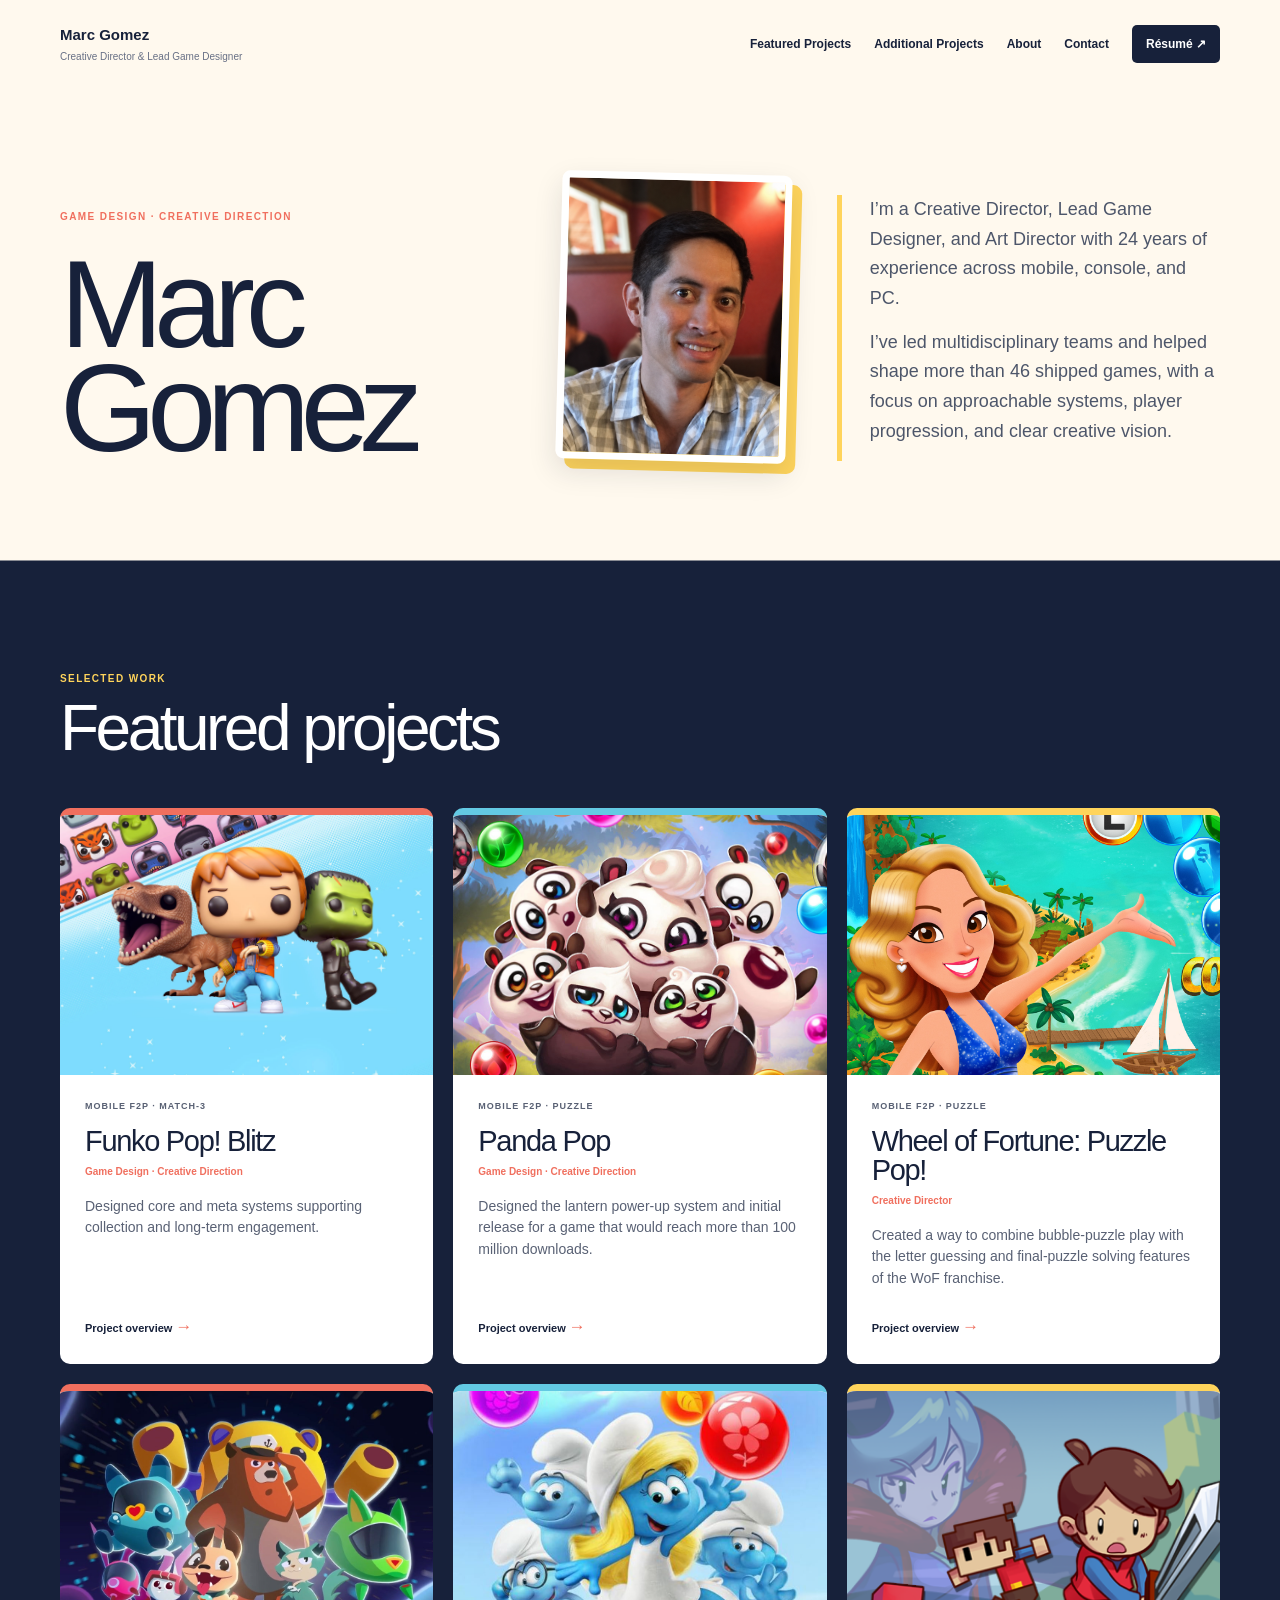
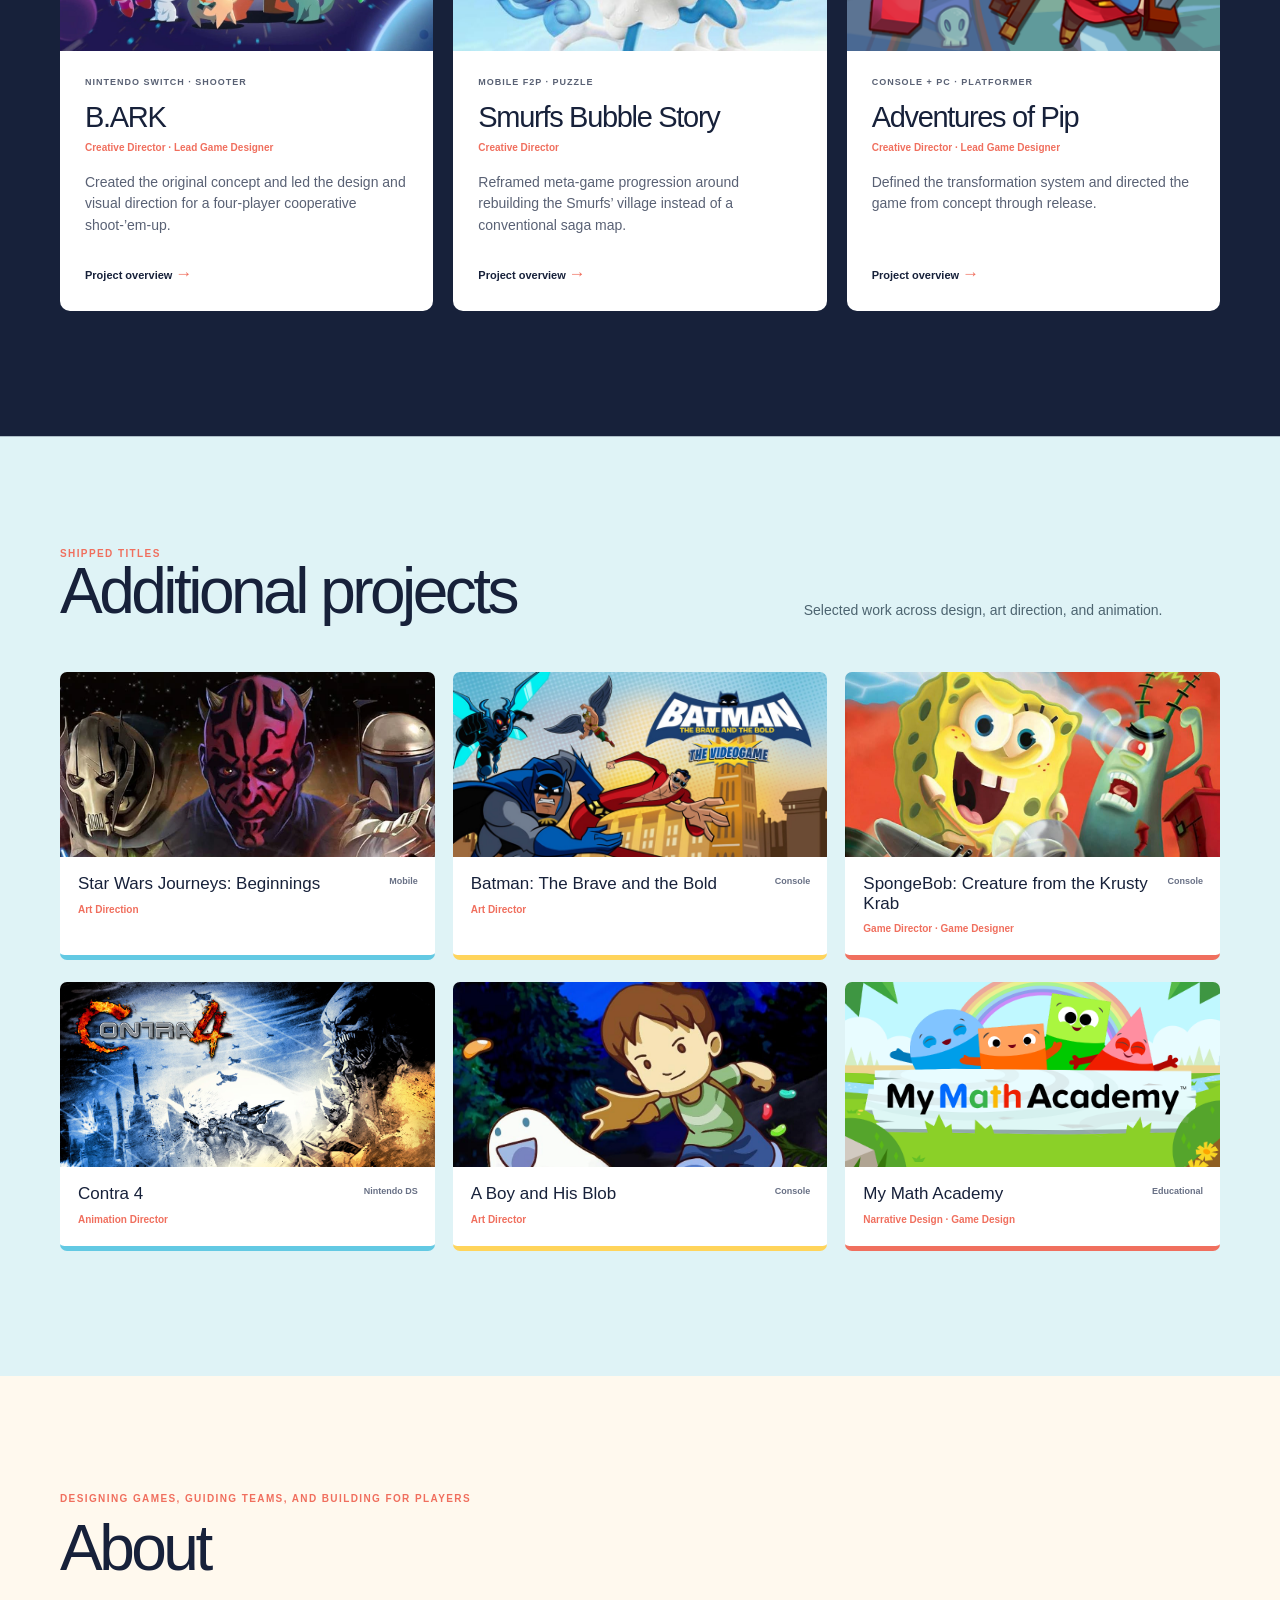
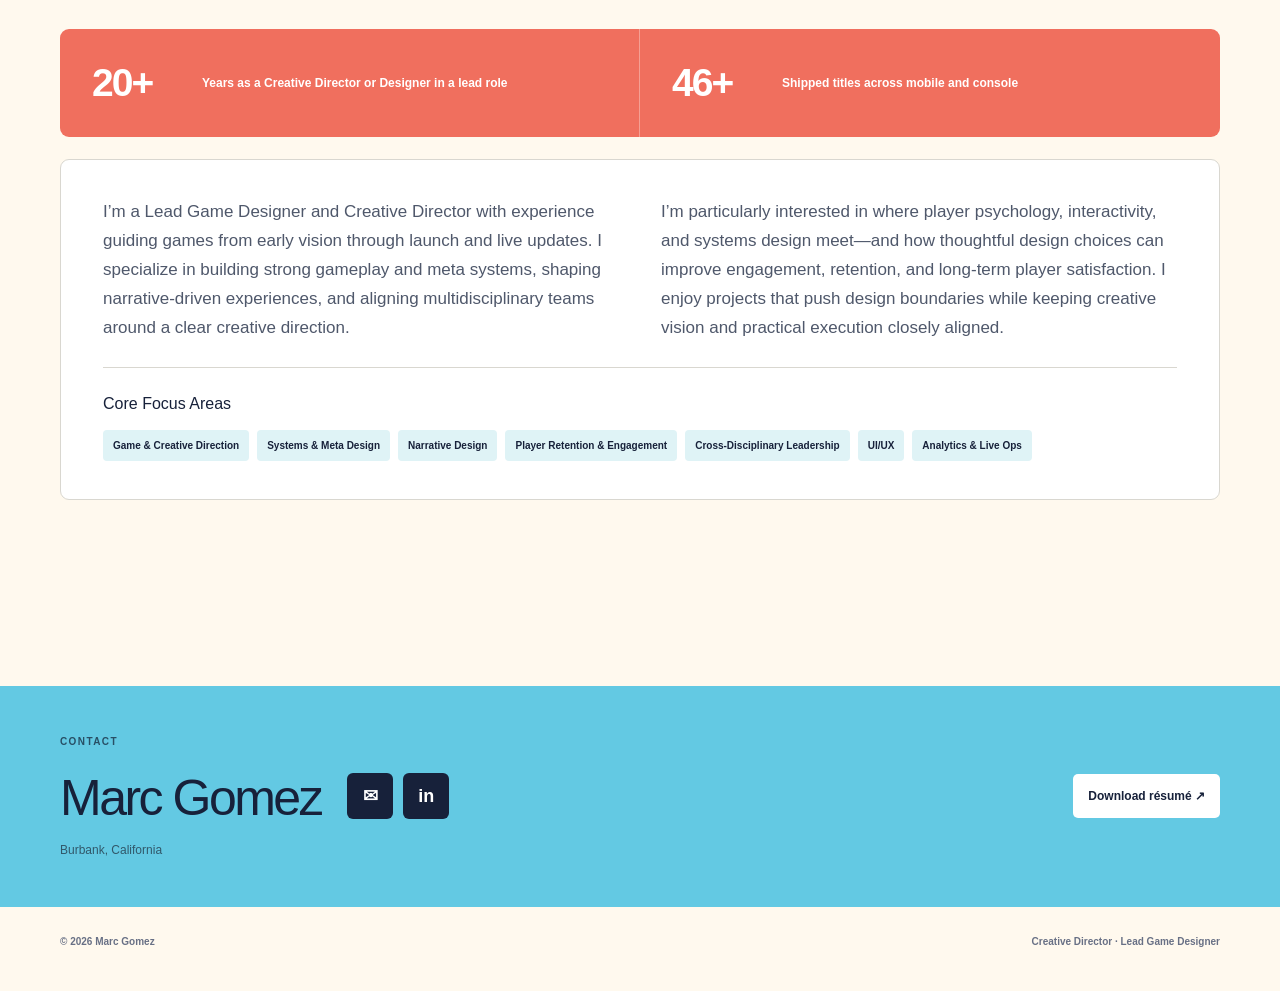
==== commit cc65cdb1: "Add Contact navigation link" ====
--- a/index.html
+++ b/index.html
@@ -1,2 +1,2 @@
-<!DOCTYPE html><html lang="en"><head><meta charSet="utf-8"/><meta name="viewport" content="width=device-width, initial-scale=1"/><link rel="preload" href="/marc-gomez-profile.png" as="image"/><link rel="preload" href="/projects/funko-preview-local.jpg" as="image"/><link rel="preload" href="/projects/panda-preview-family.jpg" as="image"/><link rel="preload" href="/projects/wheel-preview-local.jpg" as="image"/><link rel="preload" href="/projects/bark-preview-local.jpg" as="image"/><link rel="preload" href="/projects/smurfs-preview-characters.jpg" as="image"/><link rel="preload" href="/projects/pip-preview-new.png" as="image"/><link rel="preload" href="/projects/starwars.png" as="image"/><link rel="preload" href="/projects/batman.jpg" as="image"/><link rel="preload" href="/projects/spongebob-preview-local.jpg" as="image"/><link rel="stylesheet" href="/assets/index-BBNpXkHh.css" data-rsc-css-href="/assets/index-BBNpXkHh.css" data-precedence="vite-rsc/importer-resources"/><link rel="modulepreload" href="/assets/layout-segment-context-CEGxXNlD.js" crossorigin=""/><link rel="modulepreload" href="/assets/rolldown-runtime-S-ySWqyJ.js" crossorigin=""/><link rel="modulepreload" href="/assets/index-BVW_uxQS.js" crossorigin=""/><link rel="modulepreload" href="/assets/framework-CXnKph_e.js" crossorigin=""/><link rel="modulepreload" href="/assets/analytics-DuMaOo_Z.js" crossorigin=""/><link rel="preload" href="/projects/contra.jpg" as="image"/><link rel="preload" href="/projects/blob-preview-local.jpg" as="image"/><link rel="preload" href="/projects/math-preview-local.png" as="image"/><title>Marc Gomez — Creative Director &amp; Lead Game Designer</title><meta name="description" content="Portfolio of Marc Gomez, a Creative Director, Lead Game Designer, and Art Director with 24 years of experience and 46+ shipped titles across mobile, console, and PC."/><meta name="keywords" content="Marc Gomez,Creative Director,Lead Game Designer,Game Design,Mobile Games,Free-to-Play,Art Director,B.ARK,Panda Pop,Adventures of Pip"/><meta name="author" content="Marc Gomez"/><link rel="author" href="https://marcgomezgames.github.io"/><meta name="creator" content="Marc Gomez"/><meta name="robots" content="index, follow"/><meta property="og:title" content="Marc Gomez — Creative Director &amp; Lead Game Designer"/><meta property="og:description" content="Creative direction and game design across 46+ shipped mobile, console, and PC titles."/><meta property="og:url" content="https://marcgomezgames.github.io/"/><meta property="og:site_name" content="Marc Gomez — Game Design Portfolio"/><meta property="og:type" content="website"/><meta property="og:image" content="https://marcgomezgames.github.io/projects/bark.png"/><meta property="og:image:width" content="1920"/><meta property="og:image:height" content="1080"/><meta property="og:image:alt" content="Marc Gomez game design portfolio"/><meta name="twitter:card" content="summary_large_image"/><meta name="twitter:title" content="Marc Gomez — Creative Director &amp; Lead Game Designer"/><meta name="twitter:description" content="Creative direction and game design across 46+ shipped mobile, console, and PC titles."/><meta name="twitter:image" content="https://marcgomezgames.github.io/projects/bark.png"/><link rel="canonical" href="https://marcgomezgames.github.io/"/><script>self.__VINEXT_RSC_PARAMS__={}</script><script>self.__VINEXT_RSC_NAV__={"pathname":"/","searchParams":[]}</script><link rel="modulepreload" href="/assets/index-BVW_uxQS.js" />
-</head><body><main class="portfolio"><header class="header shell"><a class="identity" href="/"><b>Marc Gomez</b><span>Creative Director &amp; Lead Game Designer</span></a><nav><a href="/#work">Featured Projects</a><a href="/#credits">Additional Projects</a><a href="/#about">About</a><a class="resume" href="/Marc_Gomez_Resume_2026.pdf">Résumé ↗</a></nav></header><section class="intro shell" id="top"><div><p class="label">GAME DESIGN · CREATIVE DIRECTION</p><h1>Marc Gomez</h1></div><figure class="portrait-slot"><img src="/marc-gomez-profile.png" alt="Marc Gomez"/></figure><div class="intro-copy"><p>I’m a Creative Director, Lead Game Designer, and Art Director with 24 years of experience across mobile, console, and PC.</p><p>I’ve led multidisciplinary teams and helped shape more than 46 shipped games, with a focus on approachable systems, player progression, and clear creative vision.</p></div></section><section class="work shell" id="work"><div class="section-header stacked"><div><p class="label">SELECTED WORK</p><h2>Featured projects</h2></div></div><div class="feature-grid"><a class="feature funko" href="/projects/funko-pop-blitz/"><div class="feature-art"><img src="/projects/funko-preview-local.jpg" alt="Funko Pop! Blitz"/></div><div class="feature-info"><p class="project-type">MOBILE F2P · MATCH-3</p><h3>Funko Pop! Blitz</h3><p class="role">Game Design · Creative Direction</p><p>Designed core and meta systems supporting collection and long-term engagement.</p><span class="project-link">Project overview <b>→</b></span></div></a><a class="feature panda" href="/projects/panda-pop/"><div class="feature-art"><img src="/projects/panda-preview-family.jpg" alt="Panda Pop"/></div><div class="feature-info"><p class="project-type">MOBILE F2P · PUZZLE</p><h3>Panda Pop</h3><p class="role">Game Design · Creative Direction</p><p>Designed the lantern power-up system and initial release for a game that would reach more than 100 million downloads.</p><span class="project-link">Project overview <b>→</b></span></div></a><a class="feature wheel" href="/projects/wheel-of-fortune/"><div class="feature-art"><img src="/projects/wheel-preview-local.jpg" alt="Wheel of Fortune: Puzzle Pop!"/></div><div class="feature-info"><p class="project-type">MOBILE F2P · PUZZLE</p><h3>Wheel of Fortune: Puzzle Pop!</h3><p class="role">Creative Director</p><p>Created a way to combine bubble-puzzle play with the letter guessing and final-puzzle solving features of the WoF franchise.</p><span class="project-link">Project overview <b>→</b></span></div></a><a class="feature bark" href="/projects/bark/"><div class="feature-art"><img src="/projects/bark-preview-local.jpg" alt="B.ARK"/></div><div class="feature-info"><p class="project-type">NINTENDO SWITCH · SHOOTER</p><h3>B.ARK</h3><p class="role">Creative Director · Lead Game Designer</p><p>Created the original concept and led the design and visual direction for a four-player cooperative shoot-’em-up.</p><span class="project-link">Project overview <b>→</b></span></div></a><a class="feature smurfs" href="/projects/smurfs-bubble-story/"><div class="feature-art"><img src="/projects/smurfs-preview-characters.jpg" alt="Smurfs Bubble Story"/></div><div class="feature-info"><p class="project-type">MOBILE F2P · PUZZLE</p><h3>Smurfs Bubble Story</h3><p class="role">Creative Director</p><p>Reframed meta-game progression around rebuilding the Smurfs’ village instead of a conventional saga map.</p><span class="project-link">Project overview <b>→</b></span></div></a><a class="feature pip" href="/projects/adventures-of-pip/"><div class="feature-art"><img src="/projects/pip-preview-new.png" alt="Adventures of Pip"/></div><div class="feature-info"><p class="project-type">CONSOLE + PC · PLATFORMER</p><h3>Adventures of Pip</h3><p class="role">Creative Director · Lead Game Designer</p><p>Defined the transformation system and directed the game from concept through release.</p><span class="project-link">Project overview <b>→</b></span></div></a></div></section><section class="credits" id="credits"><div class="shell"><div class="section-header inline"><div><p class="label">SHIPPED TITLES</p><h2>Additional projects</h2></div><p>Selected work across design, art direction, and animation.</p></div><div class="archive-grid"><article class="archive-card"><div class="archive-art"><img src="/projects/starwars.png" alt="Star Wars Journeys: Beginnings"/></div><div class="archive-info"><h3>Star Wars Journeys: Beginnings</h3><p>Art Direction</p><span>Mobile</span></div></article><article class="archive-card"><div class="archive-art"><img src="/projects/batman.jpg" alt="Batman: The Brave and the Bold"/></div><div class="archive-info"><h3>Batman: The Brave and the Bold</h3><p>Art Director</p><span>Console</span></div></article><article class="archive-card spongebob"><div class="archive-art"><img src="/projects/spongebob-preview-local.jpg" alt="SpongeBob: Creature from the Krusty Krab"/></div><div class="archive-info"><h3>SpongeBob: Creature from the Krusty Krab</h3><p>Game Director · Game Designer</p><span>Console</span></div></article><article class="archive-card"><div class="archive-art"><img src="/projects/contra.jpg" alt="Contra 4"/></div><div class="archive-info"><h3>Contra 4</h3><p>Animation Director</p><span>Nintendo DS</span></div></article><article class="archive-card blob"><div class="archive-art"><img src="/projects/blob-preview-local.jpg" alt="A Boy and His Blob"/></div><div class="archive-info"><h3>A Boy and His Blob</h3><p>Art Director</p><span>Console</span></div></article><article class="archive-card"><div class="archive-art"><img src="/projects/math-preview-local.png" alt="My Math Academy"/></div><div class="archive-info"><h3>My Math Academy</h3><p>Narrative Design · Game Design</p><span>Educational</span></div></article></div></div></section><section class="about shell" id="about"><div class="section-header about-heading"><p class="label">DESIGNING GAMES, GUIDING TEAMS, AND BUILDING FOR PLAYERS</p><h2>About</h2></div><div class="about-grid"><div class="facts"><div><b>20+</b><span>Years as a Creative Director or Designer in a lead role</span></div><div><b>46+</b><span>Shipped titles across mobile and console</span></div></div><div class="bio"><p>I’m a Lead Game Designer and Creative Director with experience guiding games from early vision through launch and live updates. I specialize in building strong gameplay and meta systems, shaping narrative-driven experiences, and aligning multidisciplinary teams around a clear creative direction.</p><p>I’m particularly interested in where player psychology, interactivity, and systems design meet—and how thoughtful design choices can improve engagement, retention, and long-term player satisfaction. I enjoy projects that push design boundaries while keeping creative vision and practical execution closely aligned.</p><div class="focus-area"><h3>Core Focus Areas</h3><div><span>Game &amp; Creative Direction</span><span>Systems &amp; Meta Design</span><span>Narrative Design</span><span>Player Retention &amp; Engagement</span><span>Cross-Disciplinary Leadership</span><span>UI/UX</span><span>Analytics &amp; Live Ops</span></div></div></div><div class="portfolio-links"><a href="/art-direction/">Art Direction portfolio ↗</a><a href="/production/">Production portfolio ↗</a></div></div></section><section class="contact"><div class="shell"><div class="contact-identity"><div><p class="label">CONTACT</p><h2>Marc Gomez</h2><p>Burbank, California</p></div><div class="contact-icons"><a href="mailto:marcyay@gmail.com" aria-label="Email Marc Gomez" title="Email">✉</a><a href="https://www.linkedin.com/in/marc-gomez-a3a6818" target="_blank" rel="noreferrer" aria-label="Marc Gomez on LinkedIn" title="LinkedIn">in</a></div></div><div class="contact-actions"><a href="/Marc_Gomez_Resume_2026.pdf">Download résumé <b>↗</b></a></div></div></section><footer class="shell"><p>© 2026 Marc Gomez</p><p>Creative Director · Lead Game Designer</p></footer></main><script id="_R_">import("/assets/index-BVW_uxQS.js")</script></body></html><script>self.__VINEXT_RSC_CHUNKS__=self.__VINEXT_RSC_CHUNKS__||[];self.__VINEXT_RSC_CHUNKS__.push("2:I[\"491d67a9792c\",[],\"Children\",1]\n3:I[\"d4d09d4aa3d5\",[],\"Analytics\",1]\n4:I[\"cfee43ca1bc7\",[],\"LayoutSegmentProvider\",1]\n5:I[\"491d67a9792c\",[],\"Slot\",1]\n6:I[\"5b777958e3fd\",[],\"RedirectBoundary\",1]\n:HL[\"/assets/index-BBNpXkHh.css\",\"style\"]\n")</script><script>self.__VINEXT_RSC_CHUNKS__=self.__VINEXT_RSC_CHUNKS__||[];self.__VINEXT_RSC_CHUNKS__.push("0:{\"__route\":\"route:/\",\"__interceptionContext\":null,\"__layoutIds\":[\"layout:/\"],\"__rootLayout\":\"/\",\"page:/\":\"$L1\",\"layout:/\":[[[[\"$\",\"link\",\"css:/assets/index-BBNpXkHh.css\",{\"rel\":\"stylesheet\",\"precedence\":\"vite-rsc/importer-resources\",\"href\":\"/assets/index-BBNpXkHh.css\",\"data-rsc-css-href\":\"/assets/index-BBNpXkHh.css\"}],\"$undefined\"],[\"$\",\"html\",null,{\"lang\":\"en\",\"children\":[\"$\",\"body\",null,{\"children\":[[\"$\",\"$L2\",null,{}],[\"$\",\"$L3\",null,{}]]}]}]],null],\"route:/\":[[[\"$\",\"meta\",null,{\"charSet\":\"utf-8\"}],[[\"$\",\"title\",\"0\",{\"children\":\"Marc Gomez — Creative Director \u0026 Lead Game Designer\"}],[\"$\",\"meta\",\"1\",{\"name\":\"description\",\"content\":\"Portfolio of Marc Gomez, a Creative Director, Lead Game Designer, and Art Director with 24 years of experience and 46+ shipped titles across mobile, console, and PC.\"}],[\"$\",\"meta\",\"2\",{\"name\":\"keywords\",\"content\":\"Marc Gomez,Creative Director,Lead Game Designer,Game Design,Mobile Games,Free-to-Play,Art Director,B.ARK,Panda Pop,Adventures of Pip\"}],[\"$\",\"meta\",\"3\",{\"name\":\"author\",\"content\":\"Marc Gomez\"}],[\"$\",\"link\",\"4\",{\"rel\":\"author\",\"href\":\"https://marcgomezgames.github.io\"}],[\"$\",\"meta\",\"5\",{\"name\":\"creator\",\"content\":\"Marc Gomez\"}],[\"$\",\"meta\",\"6\",{\"name\":\"robots\",\"content\":\"index, follow\"}],[\"$\",\"meta\",\"7\",{\"property\":\"og:title\",\"content\":\"Marc Gomez — Creative Director \u0026 Lead Game Designer\"}],[\"$\",\"meta\",\"8\",{\"property\":\"og:description\",\"content\":\"Creative direction and game design across 46+ shipped mobile, console, and PC titles.\"}],[\"$\",\"meta\",\"9\",{\"property\":\"og:url\",\"content\":\"https://marcgomezgames.github.io/\"}],[\"$\",\"meta\",\"10\",{\"property\":\"og:site_name\",\"content\":\"Marc Gomez — Game Design Portfolio\"}],[\"$\",\"meta\",\"11\",{\"property\":\"og:type\",\"content\":\"website\"}],[\"$\",\"meta\",\"12\",{\"property\":\"og:image\",\"content\":\"https://marcgomezgames.github.io/projects/bark.png\"}],[\"$\",\"meta\",\"13\",{\"property\":\"og:image:width\",\"content\":\"1920\"}],[\"$\",\"meta\",\"14\",{\"property\":\"og:image:height\",\"content\":\"1080\"}],[\"$\",\"meta\",\"15\",{\"property\":\"og:image:alt\",\"content\":\"Marc Gomez game design portfolio\"}],[\"$\",\"meta\",\"16\",{\"name\":\"twitter:card\",\"content\":\"summary_large_image\"}],[\"$\",\"meta\",\"17\",{\"name\":\"twitter:title\",\"content\":\"Marc Gomez — Creative Director \u0026 Lead Game Designer\"}],[\"$\",\"meta\",\"18\",{\"name\":\"twitter:description\",\"content\":\"Creative direction and game design across 46+ shipped mobile, console, and PC titles.\"}],[\"$\",\"meta\",\"19\",{\"name\":\"twitter:image\",\"content\":\"https://marcgomezgames.github.io/projects/bark.png\"}],[\"$\",\"link\",\"20\",{\"rel\":\"canonical\",\"href\":\"https://marcgomezgames.github.io/\"}]],[[\"$\",\"meta\",\"0\",{\"name\":\"viewport\",\"content\":\"width=device-width, initial-scale=1\"}]]],[\"$\",\"$L4\",null,{\"segmentMap\":{\"children\":[]},\"children\":[\"$\",\"$L5\",null,{\"id\":\"layout:/\",\"parallelSlots\":\"$undefined\",\"children\":[\"$\",\"$L6\",null,{\"children\":[\"$\",\"$L4\",null,{\"segmentMap\":{\"children\":[]},\"children\":[\"$\",\"$L5\",null,{\"id\":\"page:/\"}]}]}]}]}]],\"__layoutFlags\":{\"layout:/\":\"s\"},\"__artifactCompatibility\":{\"schemaVersion\":1,\"graphVersion\":\"app-route-graph:4uhn5s1wvoptc\",\"deploymentVersion\":\"15b75d27-cb03-4a00-bd81-322cb04431b8\",\"appElementsSchemaVersion\":1,\"rscPayloadSchemaVersion\":1,\"rootBoundaryId\":\"/\",\"renderEpoch\":null}}\n")</script><script>self.__VINEXT_RSC_CHUNKS__=self.__VINEXT_RSC_CHUNKS__||[];self.__VINEXT_RSC_CHUNKS__.push(":HL[\"/marc-gomez-profile.png\",\"image\"]\n:HL[\"/projects/funko-preview-local.jpg\",\"image\"]\n:HL[\"/projects/panda-preview-family.jpg\",\"image\"]\n:HL[\"/projects/wheel-preview-local.jpg\",\"image\"]\n:HL[\"/projects/bark-preview-local.jpg\",\"image\"]\n")</script><script>self.__VINEXT_RSC_CHUNKS__=self.__VINEXT_RSC_CHUNKS__||[];self.__VINEXT_RSC_CHUNKS__.push("1:[\"$\",\"main\",null,{\"className\":\"portfolio\",\"children\":[[\"$\",\"header\",null,{\"className\":\"header shell\",\"children\":[[\"$\",\"a\",null,{\"className\":\"identity\",\"href\":\"/\",\"children\":[[\"$\",\"b\",null,{\"children\":\"Marc Gomez\"}],[\"$\",\"span\",null,{\"children\":\"Creative Director \u0026 Lead Game Designer\"}]]}],[\"$\",\"nav\",null,{\"children\":[[\"$\",\"a\",null,{\"href\":\"/#work\",\"children\":\"Featured Projects\"}],[\"$\",\"a\",null,{\"href\":\"/#credits\",\"children\":\"Additional Projects\"}],[\"$\",\"a\",null,{\"href\":\"/#about\",\"children\":\"About\"}],[\"$\",\"a\",null,{\"className\":\"resume\",\"href\":\"/Marc_Gomez_Resume_2026.pdf\",\"children\":\"Résumé ↗\"}]]}]]}],[\"$\",\"section\",null,{\"className\":\"intro shell\",\"id\":\"top\",\"children\":[[\"$\",\"div\",null,{\"children\":[[\"$\",\"p\",null,{\"className\":\"label\",\"children\":\"GAME DESIGN · CREATIVE DIRECTION\"}],[\"$\",\"h1\",null,{\"children\":\"Marc Gomez\"}]]}],[\"$\",\"figure\",null,{\"className\":\"portrait-slot\",\"children\":[\"$\",\"img\",null,{\"src\":\"/marc-gomez-profile.png\",\"alt\":\"Marc Gomez\"}]}],[\"$\",\"div\",null,{\"className\":\"intro-copy\",\"children\":[[\"$\",\"p\",null,{\"children\":\"I’m a Creative Director, Lead Game Designer, and Art Director with 24 years of experience across mobile, console, and PC.\"}],[\"$\",\"p\",null,{\"children\":\"I’ve led multidisciplinary teams and helped shape more than 46 shipped games, with a focus on approachable systems, player progression, and clear creative vision.\"}]]}]]}],[\"$\",\"section\",null,{\"className\":\"work shell\",\"id\":\"work\",\"children\":[[\"$\",\"div\",null,{\"className\":\"section-header stacked\",\"children\":[\"$\",\"div\",null,{\"children\":[[\"$\",\"p\",null,{\"className\":\"label\",\"children\":\"SELECTED WORK\"}],[\"$\",\"h2\",null,{\"children\":\"Featured projects\"}]]}]}],[\"$\",\"div\",null,{\"className\":\"feature-grid\",\"children\":[[\"$\",\"a\",null,{\"className\":\"feature funko\",\"href\":\"/projects/funko-pop-blitz/\",\"children\":[[\"$\",\"div\",null,{\"className\":\"feature-art\",\"children\":[\"$\",\"img\",null,{\"src\":\"/projects/funko-preview-local.jpg\",\"alt\":\"Funko Pop! Blitz\"}]}],[\"$\",\"div\",null,{\"className\":\"feature-info\",\"children\":[[\"$\",\"p\",null,{\"className\":\"project-type\",\"children\":\"MOBILE F2P · MATCH-3\"}],[\"$\",\"h3\",null,{\"children\":\"Funko Pop! Blitz\"}],[\"$\",\"p\",null,{\"className\":\"role\",\"children\":\"Game Design · Creative Direction\"}],[\"$\",\"p\",null,{\"children\":\"Designed core and meta systems supporting collection and long-term engagement.\"}],[\"$\",\"span\",null,{\"className\":\"project-link\",\"children\":[\"Project overview \",[\"$\",\"b\",null,{\"children\":\"→\"}]]}]]}]]}],[\"$\",\"a\",null,{\"className\":\"feature panda\",\"href\":\"/projects/panda-pop/\",\"children\":[[\"$\",\"div\",null,{\"className\":\"feature-art\",\"children\":[\"$\",\"img\",null,{\"src\":\"/projects/panda-preview-family.jpg\",\"alt\":\"Panda Pop\"}]}],[\"$\",\"div\",null,{\"className\":\"feature-info\",\"children\":[[\"$\",\"p\",null,{\"className\":\"project-type\",\"children\":\"MOBILE F2P · PUZZLE\"}],[\"$\",\"h3\",null,{\"children\":\"Panda Pop\"}],[\"$\",\"p\",null,{\"className\":\"role\",\"children\":\"Game Design · Creative Direction\"}],[\"$\",\"p\",null,{\"children\":\"Designed the lantern power-up system and initial release for a game that would reach more than 100 million downloads.\"}],[\"$\",\"span\",null,{\"className\":\"project-link\",\"children\":[\"Project overview \",[\"$\",\"b\",null,{\"children\":\"→\"}]]}]]}]]}],[\"$\",\"a\",null,{\"className\":\"feature wheel\",\"href\":\"/projects/wheel-of-fortune/\",\"children\":[[\"$\",\"div\",null,{\"className\":\"feature-art\",\"children\":[\"$\",\"img\",null,{\"src\":\"/projects/wheel-preview-local.jpg\",\"alt\":\"Wheel of Fortune: Puzzle Pop!\"}]}],[\"$\",\"div\",null,{\"className\":\"feature-info\",\"children\":[[\"$\",\"p\",null,{\"className\":\"project-type\",\"children\":\"MOBILE F2P · PUZZLE\"}],[\"$\",\"h3\",null,{\"children\":\"Wheel of Fortune: Puzzle Pop!\"}],[\"$\",\"p\",null,{\"className\":\"role\",\"children\":\"Creative Director\"}],[\"$\",\"p\",null,{\"children\":\"Created a way to combine bubble-puzzle play with the letter guessing and final-puzzle solving features of the WoF franchise.\"}],[\"$\",\"span\",null,{\"className\":\"project-link\",\"children\":[\"Project overview \",[\"$\",\"b\",null,{\"children\":\"→\"}]]}]]}]]}],[\"$\",\"a\",null,{\"className\":\"feature bark\",\"href\":\"/projects/bark/\",\"children\":[[\"$\",\"div\",null,{\"className\":\"feature-art\",\"children\":[\"$\",\"img\",null,{\"src\":\"/projects/bark-preview-local.jpg\",\"alt\":\"B.ARK\"}]}],[\"$\",\"div\",null,{\"className\":\"feature-info\",\"children\":[[\"$\",\"p\",null,{\"className\":\"project-type\",\"children\":\"NINTENDO SWITCH · SHOOTER\"}],[\"$\",\"h3\",null,{\"children\":\"B.ARK\"}],[\"$\",\"p\",null,{\"className\":\"role\",\"children\":\"Creative Director · Lead Game Designer\"}],[\"$\",\"p\",null,{\"children\":\"Created the original concept and led the design and visual direction for a four-player cooperative shoot-’em-up.\"}],\"$L7\"]}]]}],\"$L8\",\"$L9\"]}]]}],\"$La\",\"$Lb\",\"$Lc\",\"$Ld\"]}]\n")</script><script>self.__VINEXT_RSC_CHUNKS__=self.__VINEXT_RSC_CHUNKS__||[];self.__VINEXT_RSC_CHUNKS__.push(":HL[\"/projects/smurfs-preview-characters.jpg\",\"image\"]\n:HL[\"/projects/pip-preview-new.png\",\"image\"]\n:HL[\"/projects/starwars.png\",\"image\"]\n:HL[\"/projects/batman.jpg\",\"image\"]\n:HL[\"/projects/spongebob-preview-local.jpg\",\"image\"]\n:HL[\"/projects/contra.jpg\",\"image\"]\n:HL[\"/projects/blob-preview-local.jpg\",\"image\"]\n:HL[\"/projects/math-preview-local.png\",\"image\"]\n7:[\"$\",\"span\",null,{\"className\":\"project-link\",\"children\":[\"Project overview \",[\"$\",\"b\",null,{\"children\":\"→\"}]]}]\n8:[\"$\",\"a\",null,{\"className\":\"feature smurfs\",\"href\":\"/projects/smurfs-bubble-story/\",\"children\":[[\"$\",\"div\",null,{\"className\":\"feature-art\",\"children\":[\"$\",\"img\",null,{\"src\":\"/projects/smurfs-preview-characters.jpg\",\"alt\":\"Smurfs Bubble Story\"}]}],[\"$\",\"div\",null,{\"className\":\"feature-info\",\"children\":[[\"$\",\"p\",null,{\"className\":\"project-type\",\"children\":\"MOBILE F2P · PUZZLE\"}],[\"$\",\"h3\",null,{\"children\":\"Smurfs Bubble Story\"}],[\"$\",\"p\",null,{\"className\":\"role\",\"children\":\"Creative Director\"}],[\"$\",\"p\",null,{\"children\":\"Reframed meta-game progression around rebuilding the Smurfs’ village instead of a conventional saga map.\"}],[\"$\",\"span\",null,{\"className\":\"project-link\",\"children\":[\"Project overview \",[\"$\",\"b\",null,{\"children\":\"→\"}]]}]]}]]}]\n9:[\"$\",\"a\",null,{\"className\":\"feature pip\",\"href\":\"/projects/adventures-of-pip/\",\"children\":[[\"$\",\"div\",null,{\"className\":\"feature-art\",\"children\":[\"$\",\"img\",null,{\"src\":\"/projects/pip-preview-new.png\",\"alt\":\"Adventures of Pip\"}]}],[\"$\",\"div\",null,{\"className\":\"feature-info\",\"children\":[[\"$\",\"p\",null,{\"className\":\"project-type\",\"children\":\"CONSOLE + PC · PLATFORMER\"}],[\"$\",\"h3\",null,{\"children\":\"Adventures of Pip\"}],[\"$\",\"p\",null,{\"className\":\"role\",\"children\":\"Creative Director · Lead Game Designer\"}],[\"$\",\"p\",null,{\"children\":\"Defined the transformation system and directed the game from concept through release.\"}],[\"$\",\"span\",null,{\"className\":\"project-link\",\"children\":[\"Project overview \",[\"$\",\"b\",null,{\"children\":\"→\"}]]}]]}]]}]\n")</script><script>self.__VINEXT_RSC_CHUNKS__=self.__VINEXT_RSC_CHUNKS__||[];self.__VINEXT_RSC_CHUNKS__.push("a:[\"$\",\"section\",null,{\"className\":\"credits\",\"id\":\"credits\",\"children\":[\"$\",\"div\",null,{\"className\":\"shell\",\"children\":[[\"$\",\"div\",null,{\"className\":\"section-header inline\",\"children\":[[\"$\",\"div\",null,{\"children\":[[\"$\",\"p\",null,{\"className\":\"label\",\"children\":\"SHIPPED TITLES\"}],[\"$\",\"h2\",null,{\"children\":\"Additional projects\"}]]}],[\"$\",\"p\",null,{\"children\":\"Selected work across design, art direction, and animation.\"}]]}],[\"$\",\"div\",null,{\"className\":\"archive-grid\",\"children\":[[\"$\",\"article\",\"Star Wars Journeys: Beginnings\",{\"className\":\"archive-card\",\"children\":[[\"$\",\"div\",null,{\"className\":\"archive-art\",\"children\":[\"$\",\"img\",null,{\"src\":\"/projects/starwars.png\",\"alt\":\"Star Wars Journeys: Beginnings\"}]}],[\"$\",\"div\",null,{\"className\":\"archive-info\",\"children\":[[\"$\",\"h3\",null,{\"children\":\"Star Wars Journeys: Beginnings\"}],[\"$\",\"p\",null,{\"children\":\"Art Direction\"}],[\"$\",\"span\",null,{\"children\":\"Mobile\"}]]}]]}],[\"$\",\"article\",\"Batman: The Brave and the Bold\",{\"className\":\"archive-card\",\"children\":[[\"$\",\"div\",null,{\"className\":\"archive-art\",\"children\":[\"$\",\"img\",null,{\"src\":\"/projects/batman.jpg\",\"alt\":\"Batman: The Brave and the Bold\"}]}],[\"$\",\"div\",null,{\"className\":\"archive-info\",\"children\":[[\"$\",\"h3\",null,{\"children\":\"Batman: The Brave and the Bold\"}],[\"$\",\"p\",null,{\"children\":\"Art Director\"}],[\"$\",\"span\",null,{\"children\":\"Console\"}]]}]]}],[\"$\",\"article\",\"SpongeBob: Creature from the Krusty Krab\",{\"className\":\"archive-card spongebob\",\"children\":[[\"$\",\"div\",null,{\"className\":\"archive-art\",\"children\":[\"$\",\"img\",null,{\"src\":\"/projects/spongebob-preview-local.jpg\",\"alt\":\"SpongeBob: Creature from the Krusty Krab\"}]}],[\"$\",\"div\",null,{\"className\":\"archive-info\",\"children\":[[\"$\",\"h3\",null,{\"children\":\"SpongeBob: Creature from the Krusty Krab\"}],[\"$\",\"p\",null,{\"children\":\"Game Director · Game Designer\"}],[\"$\",\"span\",null,{\"children\":\"Console\"}]]}]]}],[\"$\",\"article\",\"Contra 4\",{\"className\":\"archive-card\",\"children\":[[\"$\",\"div\",null,{\"className\":\"archive-art\",\"children\":[\"$\",\"img\",null,{\"src\":\"/projects/contra.jpg\",\"alt\":\"Contra 4\"}]}],[\"$\",\"div\",null,{\"className\":\"archive-info\",\"children\":[[\"$\",\"h3\",null,{\"children\":\"Contra 4\"}],[\"$\",\"p\",null,{\"children\":\"Animation Director\"}],[\"$\",\"span\",null,{\"children\":\"Nintendo DS\"}]]}]]}],[\"$\",\"article\",\"A Boy and His Blob\",{\"className\":\"archive-card blob\",\"children\":[[\"$\",\"div\",null,{\"className\":\"archive-art\",\"children\":[\"$\",\"img\",null,{\"src\":\"/projects/blob-preview-local.jpg\",\"alt\":\"A Boy and His Blob\"}]}],[\"$\",\"div\",null,{\"className\":\"archive-info\",\"children\":[[\"$\",\"h3\",null,{\"children\":\"A Boy and His Blob\"}],[\"$\",\"p\",null,{\"children\":\"Art Director\"}],[\"$\",\"span\",null,{\"children\":\"Console\"}]]}]]}],[\"$\",\"article\",\"My Math Academy\",{\"className\":\"archive-card\",\"children\":[[\"$\",\"div\",null,{\"className\":\"archive-art\",\"children\":[\"$\",\"img\",null,{\"src\":\"/projects/math-preview-local.png\",\"alt\":\"My Math Academy\"}]}],[\"$\",\"div\",null,{\"className\":\"archive-info\",\"children\":[[\"$\",\"h3\",null,{\"children\":\"My Math Academy\"}],[\"$\",\"p\",null,{\"children\":\"Narrative Design · Game Design\"}],[\"$\",\"span\",null,{\"children\":\"Educational\"}]]}]]}]]}]]}]}]\n")</script><script>self.__VINEXT_RSC_CHUNKS__=self.__VINEXT_RSC_CHUNKS__||[];self.__VINEXT_RSC_CHUNKS__.push("b:[\"$\",\"section\",null,{\"className\":\"about shell\",\"id\":\"about\",\"children\":[[\"$\",\"div\",null,{\"className\":\"section-header about-heading\",\"children\":[[\"$\",\"p\",null,{\"className\":\"label\",\"children\":\"DESIGNING GAMES, GUIDING TEAMS, AND BUILDING FOR PLAYERS\"}],[\"$\",\"h2\",null,{\"children\":\"About\"}]]}],[\"$\",\"div\",null,{\"className\":\"about-grid\",\"children\":[[\"$\",\"div\",null,{\"className\":\"facts\",\"children\":[[\"$\",\"div\",null,{\"children\":[[\"$\",\"b\",null,{\"children\":\"20+\"}],[\"$\",\"span\",null,{\"children\":\"Years as a Creative Director or Designer in a lead role\"}]]}],[\"$\",\"div\",null,{\"children\":[[\"$\",\"b\",null,{\"children\":\"46+\"}],[\"$\",\"span\",null,{\"children\":\"Shipped titles across mobile and console\"}]]}]]}],[\"$\",\"div\",null,{\"className\":\"bio\",\"children\":[[\"$\",\"p\",null,{\"children\":\"I’m a Lead Game Designer and Creative Director with experience guiding games from early vision through launch and live updates. I specialize in building strong gameplay and meta systems, shaping narrative-driven experiences, and aligning multidisciplinary teams around a clear creative direction.\"}],[\"$\",\"p\",null,{\"children\":\"I’m particularly interested in where player psychology, interactivity, and systems design meet—and how thoughtful design choices can improve engagement, retention, and long-term player satisfaction. I enjoy projects that push design boundaries while keeping creative vision and practical execution closely aligned.\"}],[\"$\",\"div\",null,{\"className\":\"focus-area\",\"children\":[[\"$\",\"h3\",null,{\"children\":\"Core Focus Areas\"}],[\"$\",\"div\",null,{\"children\":[[\"$\",\"span\",null,{\"children\":\"Game \u0026 Creative Direction\"}],[\"$\",\"span\",null,{\"children\":\"Systems \u0026 Meta Design\"}],[\"$\",\"span\",null,{\"children\":\"Narrative Design\"}],[\"$\",\"span\",null,{\"children\":\"Player Retention \u0026 Engagement\"}],[\"$\",\"span\",null,{\"children\":\"Cross-Disciplinary Leadership\"}],[\"$\",\"span\",null,{\"children\":\"UI/UX\"}],[\"$\",\"span\",null,{\"children\":\"Analytics \u0026 Live Ops\"}]]}]]}]]}],[\"$\",\"div\",null,{\"className\":\"portfolio-links\",\"children\":[[\"$\",\"a\",null,{\"href\":\"/art-direction/\",\"children\":\"Art Direction portfolio ↗\"}],[\"$\",\"a\",null,{\"href\":\"/production/\",\"children\":\"Production portfolio ↗\"}]]}]]}]]}]\n")</script><script>self.__VINEXT_RSC_CHUNKS__=self.__VINEXT_RSC_CHUNKS__||[];self.__VINEXT_RSC_CHUNKS__.push("c:[\"$\",\"section\",null,{\"className\":\"contact\",\"children\":[\"$\",\"div\",null,{\"className\":\"shell\",\"children\":[[\"$\",\"div\",null,{\"className\":\"contact-identity\",\"children\":[[\"$\",\"div\",null,{\"children\":[[\"$\",\"p\",null,{\"className\":\"label\",\"children\":\"CONTACT\"}],[\"$\",\"h2\",null,{\"children\":\"Marc Gomez\"}],[\"$\",\"p\",null,{\"children\":\"Burbank, California\"}]]}],[\"$\",\"div\",null,{\"className\":\"contact-icons\",\"children\":[[\"$\",\"a\",null,{\"href\":\"mailto:marcyay@gmail.com\",\"aria-label\":\"Email Marc Gomez\",\"title\":\"Email\",\"children\":\"✉\"}],[\"$\",\"a\",null,{\"href\":\"https://www.linkedin.com/in/marc-gomez-a3a6818\",\"target\":\"_blank\",\"rel\":\"noreferrer\",\"aria-label\":\"Marc Gomez on LinkedIn\",\"title\":\"LinkedIn\",\"children\":\"in\"}]]}]]}],[\"$\",\"div\",null,{\"className\":\"contact-actions\",\"children\":[\"$\",\"a\",null,{\"href\":\"/Marc_Gomez_Resume_2026.pdf\",\"children\":[\"Download résumé \",[\"$\",\"b\",null,{\"children\":\"↗\"}]]}]}]]}]}]\nd:[\"$\",\"footer\",null,{\"className\":\"shell\",\"children\":[[\"$\",\"p\",null,{\"children\":\"© 2026 Marc Gomez\"}],[\"$\",\"p\",null,{\"children\":\"Creative Director · Lead Game Designer\"}]]}]\n")</script><script>self.__VINEXT_RSC_DONE__=true</script>+<!DOCTYPE html><html lang="en"><head><meta charSet="utf-8"/><meta name="viewport" content="width=device-width, initial-scale=1"/><link rel="preload" href="/marc-gomez-profile.png" as="image"/><link rel="preload" href="/projects/funko-preview-local.jpg" as="image"/><link rel="preload" href="/projects/panda-preview-family.jpg" as="image"/><link rel="preload" href="/projects/wheel-preview-local.jpg" as="image"/><link rel="preload" href="/projects/bark-preview-local.jpg" as="image"/><link rel="preload" href="/projects/smurfs-preview-characters.jpg" as="image"/><link rel="preload" href="/projects/pip-preview-new.png" as="image"/><link rel="preload" href="/projects/starwars.png" as="image"/><link rel="preload" href="/projects/batman.jpg" as="image"/><link rel="preload" href="/projects/spongebob-preview-local.jpg" as="image"/><link rel="stylesheet" href="/assets/index-eTd3q3ej.css" data-rsc-css-href="/assets/index-eTd3q3ej.css" data-precedence="vite-rsc/importer-resources"/><link rel="modulepreload" href="/assets/layout-segment-context-CEGxXNlD.js" crossorigin=""/><link rel="modulepreload" href="/assets/rolldown-runtime-S-ySWqyJ.js" crossorigin=""/><link rel="modulepreload" href="/assets/index-BVW_uxQS.js" crossorigin=""/><link rel="modulepreload" href="/assets/framework-CXnKph_e.js" crossorigin=""/><link rel="modulepreload" href="/assets/analytics-DuMaOo_Z.js" crossorigin=""/><link rel="preload" href="/projects/contra.jpg" as="image"/><link rel="preload" href="/projects/blob-preview-local.jpg" as="image"/><link rel="preload" href="/projects/math-preview-local.png" as="image"/><title>Marc Gomez — Creative Director &amp; Lead Game Designer</title><meta name="description" content="Portfolio of Marc Gomez, a Creative Director, Lead Game Designer, and Art Director with 24 years of experience and 46+ shipped titles across mobile, console, and PC."/><meta name="keywords" content="Marc Gomez,Creative Director,Lead Game Designer,Game Design,Mobile Games,Free-to-Play,Art Director,B.ARK,Panda Pop,Adventures of Pip"/><meta name="author" content="Marc Gomez"/><link rel="author" href="https://marcgomezgames.github.io"/><meta name="creator" content="Marc Gomez"/><meta name="robots" content="index, follow"/><meta property="og:title" content="Marc Gomez — Creative Director &amp; Lead Game Designer"/><meta property="og:description" content="Creative direction and game design across 46+ shipped mobile, console, and PC titles."/><meta property="og:url" content="https://marcgomezgames.github.io/"/><meta property="og:site_name" content="Marc Gomez — Game Design Portfolio"/><meta property="og:type" content="website"/><meta property="og:image" content="https://marcgomezgames.github.io/projects/bark.png"/><meta property="og:image:width" content="1920"/><meta property="og:image:height" content="1080"/><meta property="og:image:alt" content="Marc Gomez game design portfolio"/><meta name="twitter:card" content="summary_large_image"/><meta name="twitter:title" content="Marc Gomez — Creative Director &amp; Lead Game Designer"/><meta name="twitter:description" content="Creative direction and game design across 46+ shipped mobile, console, and PC titles."/><meta name="twitter:image" content="https://marcgomezgames.github.io/projects/bark.png"/><link rel="canonical" href="https://marcgomezgames.github.io/"/><script>self.__VINEXT_RSC_PARAMS__={}</script><script>self.__VINEXT_RSC_NAV__={"pathname":"/","searchParams":[]}</script><link rel="modulepreload" href="/assets/index-BVW_uxQS.js" />
+</head><body><main class="portfolio"><header class="header shell"><a class="identity" href="/"><b>Marc Gomez</b><span>Creative Director &amp; Lead Game Designer</span></a><nav><a href="/#work">Featured Projects</a><a href="/#credits">Additional Projects</a><a href="/#about">About</a><a href="/#contact">Contact</a><a class="resume" href="/Marc_Gomez_Resume_2026.pdf">Résumé ↗</a></nav></header><section class="intro shell" id="top"><div><p class="label">GAME DESIGN · CREATIVE DIRECTION</p><h1>Marc Gomez</h1></div><figure class="portrait-slot"><img src="/marc-gomez-profile.png" alt="Marc Gomez"/></figure><div class="intro-copy"><p>I’m a Creative Director, Lead Game Designer, and Art Director with 24 years of experience across mobile, console, and PC.</p><p>I’ve led multidisciplinary teams and helped shape more than 46 shipped games, with a focus on approachable systems, player progression, and clear creative vision.</p></div></section><section class="work shell" id="work"><div class="section-header stacked"><div><p class="label">SELECTED WORK</p><h2>Featured projects</h2></div></div><div class="feature-grid"><a class="feature funko" href="/projects/funko-pop-blitz/"><div class="feature-art"><img src="/projects/funko-preview-local.jpg" alt="Funko Pop! Blitz"/></div><div class="feature-info"><p class="project-type">MOBILE F2P · MATCH-3</p><h3>Funko Pop! Blitz</h3><p class="role">Game Design · Creative Direction</p><p>Designed core and meta systems supporting collection and long-term engagement.</p><span class="project-link">Project overview <b>→</b></span></div></a><a class="feature panda" href="/projects/panda-pop/"><div class="feature-art"><img src="/projects/panda-preview-family.jpg" alt="Panda Pop"/></div><div class="feature-info"><p class="project-type">MOBILE F2P · PUZZLE</p><h3>Panda Pop</h3><p class="role">Game Design · Creative Direction</p><p>Designed the lantern power-up system and initial release for a game that would reach more than 100 million downloads.</p><span class="project-link">Project overview <b>→</b></span></div></a><a class="feature wheel" href="/projects/wheel-of-fortune/"><div class="feature-art"><img src="/projects/wheel-preview-local.jpg" alt="Wheel of Fortune: Puzzle Pop!"/></div><div class="feature-info"><p class="project-type">MOBILE F2P · PUZZLE</p><h3>Wheel of Fortune: Puzzle Pop!</h3><p class="role">Creative Director</p><p>Created a way to combine bubble-puzzle play with the letter guessing and final-puzzle solving features of the WoF franchise.</p><span class="project-link">Project overview <b>→</b></span></div></a><a class="feature bark" href="/projects/bark/"><div class="feature-art"><img src="/projects/bark-preview-local.jpg" alt="B.ARK"/></div><div class="feature-info"><p class="project-type">NINTENDO SWITCH · SHOOTER</p><h3>B.ARK</h3><p class="role">Creative Director · Lead Game Designer</p><p>Created the original concept and led the design and visual direction for a four-player cooperative shoot-’em-up.</p><span class="project-link">Project overview <b>→</b></span></div></a><a class="feature smurfs" href="/projects/smurfs-bubble-story/"><div class="feature-art"><img src="/projects/smurfs-preview-characters.jpg" alt="Smurfs Bubble Story"/></div><div class="feature-info"><p class="project-type">MOBILE F2P · PUZZLE</p><h3>Smurfs Bubble Story</h3><p class="role">Creative Director</p><p>Reframed meta-game progression around rebuilding the Smurfs’ village instead of a conventional saga map.</p><span class="project-link">Project overview <b>→</b></span></div></a><a class="feature pip" href="/projects/adventures-of-pip/"><div class="feature-art"><img src="/projects/pip-preview-new.png" alt="Adventures of Pip"/></div><div class="feature-info"><p class="project-type">CONSOLE + PC · PLATFORMER</p><h3>Adventures of Pip</h3><p class="role">Creative Director · Lead Game Designer</p><p>Defined the transformation system and directed the game from concept through release.</p><span class="project-link">Project overview <b>→</b></span></div></a></div></section><section class="credits" id="credits"><div class="shell"><div class="section-header inline"><div><p class="label">SHIPPED TITLES</p><h2>Additional projects</h2></div><p>Selected work across design, art direction, and animation.</p></div><div class="archive-grid"><article class="archive-card"><div class="archive-art"><img src="/projects/starwars.png" alt="Star Wars Journeys: Beginnings"/></div><div class="archive-info"><h3>Star Wars Journeys: Beginnings</h3><p>Art Direction</p><span>Mobile</span></div></article><article class="archive-card"><div class="archive-art"><img src="/projects/batman.jpg" alt="Batman: The Brave and the Bold"/></div><div class="archive-info"><h3>Batman: The Brave and the Bold</h3><p>Art Director</p><span>Console</span></div></article><article class="archive-card spongebob"><div class="archive-art"><img src="/projects/spongebob-preview-local.jpg" alt="SpongeBob: Creature from the Krusty Krab"/></div><div class="archive-info"><h3>SpongeBob: Creature from the Krusty Krab</h3><p>Game Director · Game Designer</p><span>Console</span></div></article><article class="archive-card"><div class="archive-art"><img src="/projects/contra.jpg" alt="Contra 4"/></div><div class="archive-info"><h3>Contra 4</h3><p>Animation Director</p><span>Nintendo DS</span></div></article><article class="archive-card blob"><div class="archive-art"><img src="/projects/blob-preview-local.jpg" alt="A Boy and His Blob"/></div><div class="archive-info"><h3>A Boy and His Blob</h3><p>Art Director</p><span>Console</span></div></article><article class="archive-card"><div class="archive-art"><img src="/projects/math-preview-local.png" alt="My Math Academy"/></div><div class="archive-info"><h3>My Math Academy</h3><p>Narrative Design · Game Design</p><span>Educational</span></div></article></div></div></section><section class="about shell" id="about"><div class="section-header about-heading"><p class="label">DESIGNING GAMES, GUIDING TEAMS, AND BUILDING FOR PLAYERS</p><h2>About</h2></div><div class="about-grid"><div class="facts"><div><b>20+</b><span>Years as a Creative Director or Designer in a lead role</span></div><div><b>46+</b><span>Shipped titles across mobile and console</span></div></div><div class="bio"><p>I’m a Lead Game Designer and Creative Director with experience guiding games from early vision through launch and live updates. I specialize in building strong gameplay and meta systems, shaping narrative-driven experiences, and aligning multidisciplinary teams around a clear creative direction.</p><p>I’m particularly interested in where player psychology, interactivity, and systems design meet—and how thoughtful design choices can improve engagement, retention, and long-term player satisfaction. I enjoy projects that push design boundaries while keeping creative vision and practical execution closely aligned.</p><div class="focus-area"><h3>Core Focus Areas</h3><div><span>Game &amp; Creative Direction</span><span>Systems &amp; Meta Design</span><span>Narrative Design</span><span>Player Retention &amp; Engagement</span><span>Cross-Disciplinary Leadership</span><span>UI/UX</span><span>Analytics &amp; Live Ops</span></div></div></div><div class="portfolio-links"><a href="/art-direction/">Art Direction portfolio ↗</a><a href="/production/">Production portfolio ↗</a></div></div></section><section class="contact" id="contact"><div class="shell"><div class="contact-identity"><div><p class="label">CONTACT</p><h2>Marc Gomez</h2><p>Burbank, California</p></div><div class="contact-icons"><a href="mailto:marcyay@gmail.com" aria-label="Email Marc Gomez" title="Email">✉</a><a href="https://www.linkedin.com/in/marc-gomez-a3a6818" target="_blank" rel="noreferrer" aria-label="Marc Gomez on LinkedIn" title="LinkedIn">in</a></div></div><div class="contact-actions"><a href="/Marc_Gomez_Resume_2026.pdf">Download résumé <b>↗</b></a></div></div></section><footer class="shell"><p>© 2026 Marc Gomez</p><p>Creative Director · Lead Game Designer</p></footer></main><script id="_R_">import("/assets/index-BVW_uxQS.js")</script></body></html><script>self.__VINEXT_RSC_CHUNKS__=self.__VINEXT_RSC_CHUNKS__||[];self.__VINEXT_RSC_CHUNKS__.push("2:I[\"491d67a9792c\",[],\"Children\",1]\n3:I[\"d4d09d4aa3d5\",[],\"Analytics\",1]\n4:I[\"cfee43ca1bc7\",[],\"LayoutSegmentProvider\",1]\n5:I[\"491d67a9792c\",[],\"Slot\",1]\n6:I[\"5b777958e3fd\",[],\"RedirectBoundary\",1]\n:HL[\"/assets/index-eTd3q3ej.css\",\"style\"]\n")</script><script>self.__VINEXT_RSC_CHUNKS__=self.__VINEXT_RSC_CHUNKS__||[];self.__VINEXT_RSC_CHUNKS__.push("0:{\"__route\":\"route:/\",\"__interceptionContext\":null,\"__layoutIds\":[\"layout:/\"],\"__rootLayout\":\"/\",\"page:/\":\"$L1\",\"layout:/\":[[[[\"$\",\"link\",\"css:/assets/index-eTd3q3ej.css\",{\"rel\":\"stylesheet\",\"precedence\":\"vite-rsc/importer-resources\",\"href\":\"/assets/index-eTd3q3ej.css\",\"data-rsc-css-href\":\"/assets/index-eTd3q3ej.css\"}],\"$undefined\"],[\"$\",\"html\",null,{\"lang\":\"en\",\"children\":[\"$\",\"body\",null,{\"children\":[[\"$\",\"$L2\",null,{}],[\"$\",\"$L3\",null,{}]]}]}]],null],\"route:/\":[[[\"$\",\"meta\",null,{\"charSet\":\"utf-8\"}],[[\"$\",\"title\",\"0\",{\"children\":\"Marc Gomez — Creative Director \u0026 Lead Game Designer\"}],[\"$\",\"meta\",\"1\",{\"name\":\"description\",\"content\":\"Portfolio of Marc Gomez, a Creative Director, Lead Game Designer, and Art Director with 24 years of experience and 46+ shipped titles across mobile, console, and PC.\"}],[\"$\",\"meta\",\"2\",{\"name\":\"keywords\",\"content\":\"Marc Gomez,Creative Director,Lead Game Designer,Game Design,Mobile Games,Free-to-Play,Art Director,B.ARK,Panda Pop,Adventures of Pip\"}],[\"$\",\"meta\",\"3\",{\"name\":\"author\",\"content\":\"Marc Gomez\"}],[\"$\",\"link\",\"4\",{\"rel\":\"author\",\"href\":\"https://marcgomezgames.github.io\"}],[\"$\",\"meta\",\"5\",{\"name\":\"creator\",\"content\":\"Marc Gomez\"}],[\"$\",\"meta\",\"6\",{\"name\":\"robots\",\"content\":\"index, follow\"}],[\"$\",\"meta\",\"7\",{\"property\":\"og:title\",\"content\":\"Marc Gomez — Creative Director \u0026 Lead Game Designer\"}],[\"$\",\"meta\",\"8\",{\"property\":\"og:description\",\"content\":\"Creative direction and game design across 46+ shipped mobile, console, and PC titles.\"}],[\"$\",\"meta\",\"9\",{\"property\":\"og:url\",\"content\":\"https://marcgomezgames.github.io/\"}],[\"$\",\"meta\",\"10\",{\"property\":\"og:site_name\",\"content\":\"Marc Gomez — Game Design Portfolio\"}],[\"$\",\"meta\",\"11\",{\"property\":\"og:type\",\"content\":\"website\"}],[\"$\",\"meta\",\"12\",{\"property\":\"og:image\",\"content\":\"https://marcgomezgames.github.io/projects/bark.png\"}],[\"$\",\"meta\",\"13\",{\"property\":\"og:image:width\",\"content\":\"1920\"}],[\"$\",\"meta\",\"14\",{\"property\":\"og:image:height\",\"content\":\"1080\"}],[\"$\",\"meta\",\"15\",{\"property\":\"og:image:alt\",\"content\":\"Marc Gomez game design portfolio\"}],[\"$\",\"meta\",\"16\",{\"name\":\"twitter:card\",\"content\":\"summary_large_image\"}],[\"$\",\"meta\",\"17\",{\"name\":\"twitter:title\",\"content\":\"Marc Gomez — Creative Director \u0026 Lead Game Designer\"}],[\"$\",\"meta\",\"18\",{\"name\":\"twitter:description\",\"content\":\"Creative direction and game design across 46+ shipped mobile, console, and PC titles.\"}],[\"$\",\"meta\",\"19\",{\"name\":\"twitter:image\",\"content\":\"https://marcgomezgames.github.io/projects/bark.png\"}],[\"$\",\"link\",\"20\",{\"rel\":\"canonical\",\"href\":\"https://marcgomezgames.github.io/\"}]],[[\"$\",\"meta\",\"0\",{\"name\":\"viewport\",\"content\":\"width=device-width, initial-scale=1\"}]]],[\"$\",\"$L4\",null,{\"segmentMap\":{\"children\":[]},\"children\":[\"$\",\"$L5\",null,{\"id\":\"layout:/\",\"parallelSlots\":\"$undefined\",\"children\":[\"$\",\"$L6\",null,{\"children\":[\"$\",\"$L4\",null,{\"segmentMap\":{\"children\":[]},\"children\":[\"$\",\"$L5\",null,{\"id\":\"page:/\"}]}]}]}]}]],\"__layoutFlags\":{\"layout:/\":\"s\"},\"__artifactCompatibility\":{\"schemaVersion\":1,\"graphVersion\":\"app-route-graph:4uhn5s1wvoptc\",\"deploymentVersion\":\"fde20517-77f1-45d3-abb3-71fa5733acbf\",\"appElementsSchemaVersion\":1,\"rscPayloadSchemaVersion\":1,\"rootBoundaryId\":\"/\",\"renderEpoch\":null}}\n")</script><script>self.__VINEXT_RSC_CHUNKS__=self.__VINEXT_RSC_CHUNKS__||[];self.__VINEXT_RSC_CHUNKS__.push(":HL[\"/marc-gomez-profile.png\",\"image\"]\n:HL[\"/projects/funko-preview-local.jpg\",\"image\"]\n:HL[\"/projects/panda-preview-family.jpg\",\"image\"]\n:HL[\"/projects/wheel-preview-local.jpg\",\"image\"]\n:HL[\"/projects/bark-preview-local.jpg\",\"image\"]\n")</script><script>self.__VINEXT_RSC_CHUNKS__=self.__VINEXT_RSC_CHUNKS__||[];self.__VINEXT_RSC_CHUNKS__.push("1:[\"$\",\"main\",null,{\"className\":\"portfolio\",\"children\":[[\"$\",\"header\",null,{\"className\":\"header shell\",\"children\":[[\"$\",\"a\",null,{\"className\":\"identity\",\"href\":\"/\",\"children\":[[\"$\",\"b\",null,{\"children\":\"Marc Gomez\"}],[\"$\",\"span\",null,{\"children\":\"Creative Director \u0026 Lead Game Designer\"}]]}],[\"$\",\"nav\",null,{\"children\":[[\"$\",\"a\",null,{\"href\":\"/#work\",\"children\":\"Featured Projects\"}],[\"$\",\"a\",null,{\"href\":\"/#credits\",\"children\":\"Additional Projects\"}],[\"$\",\"a\",null,{\"href\":\"/#about\",\"children\":\"About\"}],[\"$\",\"a\",null,{\"href\":\"/#contact\",\"children\":\"Contact\"}],[\"$\",\"a\",null,{\"className\":\"resume\",\"href\":\"/Marc_Gomez_Resume_2026.pdf\",\"children\":\"Résumé ↗\"}]]}]]}],[\"$\",\"section\",null,{\"className\":\"intro shell\",\"id\":\"top\",\"children\":[[\"$\",\"div\",null,{\"children\":[[\"$\",\"p\",null,{\"className\":\"label\",\"children\":\"GAME DESIGN · CREATIVE DIRECTION\"}],[\"$\",\"h1\",null,{\"children\":\"Marc Gomez\"}]]}],[\"$\",\"figure\",null,{\"className\":\"portrait-slot\",\"children\":[\"$\",\"img\",null,{\"src\":\"/marc-gomez-profile.png\",\"alt\":\"Marc Gomez\"}]}],[\"$\",\"div\",null,{\"className\":\"intro-copy\",\"children\":[[\"$\",\"p\",null,{\"children\":\"I’m a Creative Director, Lead Game Designer, and Art Director with 24 years of experience across mobile, console, and PC.\"}],[\"$\",\"p\",null,{\"children\":\"I’ve led multidisciplinary teams and helped shape more than 46 shipped games, with a focus on approachable systems, player progression, and clear creative vision.\"}]]}]]}],[\"$\",\"section\",null,{\"className\":\"work shell\",\"id\":\"work\",\"children\":[[\"$\",\"div\",null,{\"className\":\"section-header stacked\",\"children\":[\"$\",\"div\",null,{\"children\":[[\"$\",\"p\",null,{\"className\":\"label\",\"children\":\"SELECTED WORK\"}],[\"$\",\"h2\",null,{\"children\":\"Featured projects\"}]]}]}],[\"$\",\"div\",null,{\"className\":\"feature-grid\",\"children\":[[\"$\",\"a\",null,{\"className\":\"feature funko\",\"href\":\"/projects/funko-pop-blitz/\",\"children\":[[\"$\",\"div\",null,{\"className\":\"feature-art\",\"children\":[\"$\",\"img\",null,{\"src\":\"/projects/funko-preview-local.jpg\",\"alt\":\"Funko Pop! Blitz\"}]}],[\"$\",\"div\",null,{\"className\":\"feature-info\",\"children\":[[\"$\",\"p\",null,{\"className\":\"project-type\",\"children\":\"MOBILE F2P · MATCH-3\"}],[\"$\",\"h3\",null,{\"children\":\"Funko Pop! Blitz\"}],[\"$\",\"p\",null,{\"className\":\"role\",\"children\":\"Game Design · Creative Direction\"}],[\"$\",\"p\",null,{\"children\":\"Designed core and meta systems supporting collection and long-term engagement.\"}],[\"$\",\"span\",null,{\"className\":\"project-link\",\"children\":[\"Project overview \",[\"$\",\"b\",null,{\"children\":\"→\"}]]}]]}]]}],[\"$\",\"a\",null,{\"className\":\"feature panda\",\"href\":\"/projects/panda-pop/\",\"children\":[[\"$\",\"div\",null,{\"className\":\"feature-art\",\"children\":[\"$\",\"img\",null,{\"src\":\"/projects/panda-preview-family.jpg\",\"alt\":\"Panda Pop\"}]}],[\"$\",\"div\",null,{\"className\":\"feature-info\",\"children\":[[\"$\",\"p\",null,{\"className\":\"project-type\",\"children\":\"MOBILE F2P · PUZZLE\"}],[\"$\",\"h3\",null,{\"children\":\"Panda Pop\"}],[\"$\",\"p\",null,{\"className\":\"role\",\"children\":\"Game Design · Creative Direction\"}],[\"$\",\"p\",null,{\"children\":\"Designed the lantern power-up system and initial release for a game that would reach more than 100 million downloads.\"}],[\"$\",\"span\",null,{\"className\":\"project-link\",\"children\":[\"Project overview \",[\"$\",\"b\",null,{\"children\":\"→\"}]]}]]}]]}],[\"$\",\"a\",null,{\"className\":\"feature wheel\",\"href\":\"/projects/wheel-of-fortune/\",\"children\":[[\"$\",\"div\",null,{\"className\":\"feature-art\",\"children\":[\"$\",\"img\",null,{\"src\":\"/projects/wheel-preview-local.jpg\",\"alt\":\"Wheel of Fortune: Puzzle Pop!\"}]}],[\"$\",\"div\",null,{\"className\":\"feature-info\",\"children\":[[\"$\",\"p\",null,{\"className\":\"project-type\",\"children\":\"MOBILE F2P · PUZZLE\"}],[\"$\",\"h3\",null,{\"children\":\"Wheel of Fortune: Puzzle Pop!\"}],[\"$\",\"p\",null,{\"className\":\"role\",\"children\":\"Creative Director\"}],[\"$\",\"p\",null,{\"children\":\"Created a way to combine bubble-puzzle play with the letter guessing and final-puzzle solving features of the WoF franchise.\"}],[\"$\",\"span\",null,{\"className\":\"project-link\",\"children\":[\"Project overview \",[\"$\",\"b\",null,{\"children\":\"→\"}]]}]]}]]}],[\"$\",\"a\",null,{\"className\":\"feature bark\",\"href\":\"/projects/bark/\",\"children\":[[\"$\",\"div\",null,{\"className\":\"feature-art\",\"children\":[\"$\",\"img\",null,{\"src\":\"/projects/bark-preview-local.jpg\",\"alt\":\"B.ARK\"}]}],[\"$\",\"div\",null,{\"className\":\"feature-info\",\"children\":[[\"$\",\"p\",null,{\"className\":\"project-type\",\"children\":\"NINTENDO SWITCH · SHOOTER\"}],[\"$\",\"h3\",null,{\"children\":\"B.ARK\"}],[\"$\",\"p\",null,{\"className\":\"role\",\"children\":\"Creative Director · Lead Game Designer\"}],[\"$\",\"p\",null,{\"children\":\"Created the original concept and led the design and visual direction for a four-player cooperative shoot-’em-up.\"}],\"$L7\"]}]]}],\"$L8\",\"$L9\"]}]]}],\"$La\",\"$Lb\",\"$Lc\",\"$Ld\"]}]\n")</script><script>self.__VINEXT_RSC_CHUNKS__=self.__VINEXT_RSC_CHUNKS__||[];self.__VINEXT_RSC_CHUNKS__.push(":HL[\"/projects/smurfs-preview-characters.jpg\",\"image\"]\n:HL[\"/projects/pip-preview-new.png\",\"image\"]\n:HL[\"/projects/starwars.png\",\"image\"]\n:HL[\"/projects/batman.jpg\",\"image\"]\n:HL[\"/projects/spongebob-preview-local.jpg\",\"image\"]\n:HL[\"/projects/contra.jpg\",\"image\"]\n:HL[\"/projects/blob-preview-local.jpg\",\"image\"]\n:HL[\"/projects/math-preview-local.png\",\"image\"]\n7:[\"$\",\"span\",null,{\"className\":\"project-link\",\"children\":[\"Project overview \",[\"$\",\"b\",null,{\"children\":\"→\"}]]}]\n8:[\"$\",\"a\",null,{\"className\":\"feature smurfs\",\"href\":\"/projects/smurfs-bubble-story/\",\"children\":[[\"$\",\"div\",null,{\"className\":\"feature-art\",\"children\":[\"$\",\"img\",null,{\"src\":\"/projects/smurfs-preview-characters.jpg\",\"alt\":\"Smurfs Bubble Story\"}]}],[\"$\",\"div\",null,{\"className\":\"feature-info\",\"children\":[[\"$\",\"p\",null,{\"className\":\"project-type\",\"children\":\"MOBILE F2P · PUZZLE\"}],[\"$\",\"h3\",null,{\"children\":\"Smurfs Bubble Story\"}],[\"$\",\"p\",null,{\"className\":\"role\",\"children\":\"Creative Director\"}],[\"$\",\"p\",null,{\"children\":\"Reframed meta-game progression around rebuilding the Smurfs’ village instead of a conventional saga map.\"}],[\"$\",\"span\",null,{\"className\":\"project-link\",\"children\":[\"Project overview \",[\"$\",\"b\",null,{\"children\":\"→\"}]]}]]}]]}]\n9:[\"$\",\"a\",null,{\"className\":\"feature pip\",\"href\":\"/projects/adventures-of-pip/\",\"children\":[[\"$\",\"div\",null,{\"className\":\"feature-art\",\"children\":[\"$\",\"img\",null,{\"src\":\"/projects/pip-preview-new.png\",\"alt\":\"Adventures of Pip\"}]}],[\"$\",\"div\",null,{\"className\":\"feature-info\",\"children\":[[\"$\",\"p\",null,{\"className\":\"project-type\",\"children\":\"CONSOLE + PC · PLATFORMER\"}],[\"$\",\"h3\",null,{\"children\":\"Adventures of Pip\"}],[\"$\",\"p\",null,{\"className\":\"role\",\"children\":\"Creative Director · Lead Game Designer\"}],[\"$\",\"p\",null,{\"children\":\"Defined the transformation system and directed the game from concept through release.\"}],[\"$\",\"span\",null,{\"className\":\"project-link\",\"children\":[\"Project overview \",[\"$\",\"b\",null,{\"children\":\"→\"}]]}]]}]]}]\n")</script><script>self.__VINEXT_RSC_CHUNKS__=self.__VINEXT_RSC_CHUNKS__||[];self.__VINEXT_RSC_CHUNKS__.push("a:[\"$\",\"section\",null,{\"className\":\"credits\",\"id\":\"credits\",\"children\":[\"$\",\"div\",null,{\"className\":\"shell\",\"children\":[[\"$\",\"div\",null,{\"className\":\"section-header inline\",\"children\":[[\"$\",\"div\",null,{\"children\":[[\"$\",\"p\",null,{\"className\":\"label\",\"children\":\"SHIPPED TITLES\"}],[\"$\",\"h2\",null,{\"children\":\"Additional projects\"}]]}],[\"$\",\"p\",null,{\"children\":\"Selected work across design, art direction, and animation.\"}]]}],[\"$\",\"div\",null,{\"className\":\"archive-grid\",\"children\":[[\"$\",\"article\",\"Star Wars Journeys: Beginnings\",{\"className\":\"archive-card\",\"children\":[[\"$\",\"div\",null,{\"className\":\"archive-art\",\"children\":[\"$\",\"img\",null,{\"src\":\"/projects/starwars.png\",\"alt\":\"Star Wars Journeys: Beginnings\"}]}],[\"$\",\"div\",null,{\"className\":\"archive-info\",\"children\":[[\"$\",\"h3\",null,{\"children\":\"Star Wars Journeys: Beginnings\"}],[\"$\",\"p\",null,{\"children\":\"Art Direction\"}],[\"$\",\"span\",null,{\"children\":\"Mobile\"}]]}]]}],[\"$\",\"article\",\"Batman: The Brave and the Bold\",{\"className\":\"archive-card\",\"children\":[[\"$\",\"div\",null,{\"className\":\"archive-art\",\"children\":[\"$\",\"img\",null,{\"src\":\"/projects/batman.jpg\",\"alt\":\"Batman: The Brave and the Bold\"}]}],[\"$\",\"div\",null,{\"className\":\"archive-info\",\"children\":[[\"$\",\"h3\",null,{\"children\":\"Batman: The Brave and the Bold\"}],[\"$\",\"p\",null,{\"children\":\"Art Director\"}],[\"$\",\"span\",null,{\"children\":\"Console\"}]]}]]}],[\"$\",\"article\",\"SpongeBob: Creature from the Krusty Krab\",{\"className\":\"archive-card spongebob\",\"children\":[[\"$\",\"div\",null,{\"className\":\"archive-art\",\"children\":[\"$\",\"img\",null,{\"src\":\"/projects/spongebob-preview-local.jpg\",\"alt\":\"SpongeBob: Creature from the Krusty Krab\"}]}],[\"$\",\"div\",null,{\"className\":\"archive-info\",\"children\":[[\"$\",\"h3\",null,{\"children\":\"SpongeBob: Creature from the Krusty Krab\"}],[\"$\",\"p\",null,{\"children\":\"Game Director · Game Designer\"}],[\"$\",\"span\",null,{\"children\":\"Console\"}]]}]]}],[\"$\",\"article\",\"Contra 4\",{\"className\":\"archive-card\",\"children\":[[\"$\",\"div\",null,{\"className\":\"archive-art\",\"children\":[\"$\",\"img\",null,{\"src\":\"/projects/contra.jpg\",\"alt\":\"Contra 4\"}]}],[\"$\",\"div\",null,{\"className\":\"archive-info\",\"children\":[[\"$\",\"h3\",null,{\"children\":\"Contra 4\"}],[\"$\",\"p\",null,{\"children\":\"Animation Director\"}],[\"$\",\"span\",null,{\"children\":\"Nintendo DS\"}]]}]]}],[\"$\",\"article\",\"A Boy and His Blob\",{\"className\":\"archive-card blob\",\"children\":[[\"$\",\"div\",null,{\"className\":\"archive-art\",\"children\":[\"$\",\"img\",null,{\"src\":\"/projects/blob-preview-local.jpg\",\"alt\":\"A Boy and His Blob\"}]}],[\"$\",\"div\",null,{\"className\":\"archive-info\",\"children\":[[\"$\",\"h3\",null,{\"children\":\"A Boy and His Blob\"}],[\"$\",\"p\",null,{\"children\":\"Art Director\"}],[\"$\",\"span\",null,{\"children\":\"Console\"}]]}]]}],[\"$\",\"article\",\"My Math Academy\",{\"className\":\"archive-card\",\"children\":[[\"$\",\"div\",null,{\"className\":\"archive-art\",\"children\":[\"$\",\"img\",null,{\"src\":\"/projects/math-preview-local.png\",\"alt\":\"My Math Academy\"}]}],[\"$\",\"div\",null,{\"className\":\"archive-info\",\"children\":[[\"$\",\"h3\",null,{\"children\":\"My Math Academy\"}],[\"$\",\"p\",null,{\"children\":\"Narrative Design · Game Design\"}],[\"$\",\"span\",null,{\"children\":\"Educational\"}]]}]]}]]}]]}]}]\n")</script><script>self.__VINEXT_RSC_CHUNKS__=self.__VINEXT_RSC_CHUNKS__||[];self.__VINEXT_RSC_CHUNKS__.push("b:[\"$\",\"section\",null,{\"className\":\"about shell\",\"id\":\"about\",\"children\":[[\"$\",\"div\",null,{\"className\":\"section-header about-heading\",\"children\":[[\"$\",\"p\",null,{\"className\":\"label\",\"children\":\"DESIGNING GAMES, GUIDING TEAMS, AND BUILDING FOR PLAYERS\"}],[\"$\",\"h2\",null,{\"children\":\"About\"}]]}],[\"$\",\"div\",null,{\"className\":\"about-grid\",\"children\":[[\"$\",\"div\",null,{\"className\":\"facts\",\"children\":[[\"$\",\"div\",null,{\"children\":[[\"$\",\"b\",null,{\"children\":\"20+\"}],[\"$\",\"span\",null,{\"children\":\"Years as a Creative Director or Designer in a lead role\"}]]}],[\"$\",\"div\",null,{\"children\":[[\"$\",\"b\",null,{\"children\":\"46+\"}],[\"$\",\"span\",null,{\"children\":\"Shipped titles across mobile and console\"}]]}]]}],[\"$\",\"div\",null,{\"className\":\"bio\",\"children\":[[\"$\",\"p\",null,{\"children\":\"I’m a Lead Game Designer and Creative Director with experience guiding games from early vision through launch and live updates. I specialize in building strong gameplay and meta systems, shaping narrative-driven experiences, and aligning multidisciplinary teams around a clear creative direction.\"}],[\"$\",\"p\",null,{\"children\":\"I’m particularly interested in where player psychology, interactivity, and systems design meet—and how thoughtful design choices can improve engagement, retention, and long-term player satisfaction. I enjoy projects that push design boundaries while keeping creative vision and practical execution closely aligned.\"}],[\"$\",\"div\",null,{\"className\":\"focus-area\",\"children\":[[\"$\",\"h3\",null,{\"children\":\"Core Focus Areas\"}],[\"$\",\"div\",null,{\"children\":[[\"$\",\"span\",null,{\"children\":\"Game \u0026 Creative Direction\"}],[\"$\",\"span\",null,{\"children\":\"Systems \u0026 Meta Design\"}],[\"$\",\"span\",null,{\"children\":\"Narrative Design\"}],[\"$\",\"span\",null,{\"children\":\"Player Retention \u0026 Engagement\"}],[\"$\",\"span\",null,{\"children\":\"Cross-Disciplinary Leadership\"}],[\"$\",\"span\",null,{\"children\":\"UI/UX\"}],[\"$\",\"span\",null,{\"children\":\"Analytics \u0026 Live Ops\"}]]}]]}]]}],[\"$\",\"div\",null,{\"className\":\"portfolio-links\",\"children\":[[\"$\",\"a\",null,{\"href\":\"/art-direction/\",\"children\":\"Art Direction portfolio ↗\"}],[\"$\",\"a\",null,{\"href\":\"/production/\",\"children\":\"Production portfolio ↗\"}]]}]]}]]}]\n")</script><script>self.__VINEXT_RSC_CHUNKS__=self.__VINEXT_RSC_CHUNKS__||[];self.__VINEXT_RSC_CHUNKS__.push("c:[\"$\",\"section\",null,{\"className\":\"contact\",\"id\":\"contact\",\"children\":[\"$\",\"div\",null,{\"className\":\"shell\",\"children\":[[\"$\",\"div\",null,{\"className\":\"contact-identity\",\"children\":[[\"$\",\"div\",null,{\"children\":[[\"$\",\"p\",null,{\"className\":\"label\",\"children\":\"CONTACT\"}],[\"$\",\"h2\",null,{\"children\":\"Marc Gomez\"}],[\"$\",\"p\",null,{\"children\":\"Burbank, California\"}]]}],[\"$\",\"div\",null,{\"className\":\"contact-icons\",\"children\":[[\"$\",\"a\",null,{\"href\":\"mailto:marcyay@gmail.com\",\"aria-label\":\"Email Marc Gomez\",\"title\":\"Email\",\"children\":\"✉\"}],[\"$\",\"a\",null,{\"href\":\"https://www.linkedin.com/in/marc-gomez-a3a6818\",\"target\":\"_blank\",\"rel\":\"noreferrer\",\"aria-label\":\"Marc Gomez on LinkedIn\",\"title\":\"LinkedIn\",\"children\":\"in\"}]]}]]}],[\"$\",\"div\",null,{\"className\":\"contact-actions\",\"children\":[\"$\",\"a\",null,{\"href\":\"/Marc_Gomez_Resume_2026.pdf\",\"children\":[\"Download résumé \",[\"$\",\"b\",null,{\"children\":\"↗\"}]]}]}]]}]}]\nd:[\"$\",\"footer\",null,{\"className\":\"shell\",\"children\":[[\"$\",\"p\",null,{\"children\":\"© 2026 Marc Gomez\"}],[\"$\",\"p\",null,{\"children\":\"Creative Director · Lead Game Designer\"}]]}]\n")</script><script>self.__VINEXT_RSC_DONE__=true</script>
--- a/assets/index-eTd3q3ej.css
+++ b/assets/index-eTd3q3ej.css
@@ -0,0 +1,2 @@
+/*! tailwindcss v4.2.1 | MIT License | https://tailwindcss.com */
+@layer properties{@supports (((-webkit-hyphens:none)) and (not (margin-trim:inline))) or ((-moz-orient:inline) and (not (color:rgb(from red r g b)))){*,:before,:after,::backdrop{--tw-rotate-x:initial;--tw-rotate-y:initial;--tw-rotate-z:initial;--tw-skew-x:initial;--tw-skew-y:initial}}}@layer theme{:root,:host{--font-sans:ui-sans-serif, system-ui, sans-serif, "Apple Color Emoji", "Segoe UI Emoji", "Segoe UI Symbol", "Noto Color Emoji";--font-mono:ui-monospace, SFMono-Regular, Menlo, Monaco, Consolas, "Liberation Mono", "Courier New", monospace;--spacing:.25rem;--default-font-family:var(--font-sans);--default-mono-font-family:var(--font-mono)}}@layer base{*,:after,:before,::backdrop{box-sizing:border-box;border:0 solid;margin:0;padding:0}::file-selector-button{box-sizing:border-box;border:0 solid;margin:0;padding:0}html,:host{-webkit-text-size-adjust:100%;tab-size:4;line-height:1.5;font-family:var(--default-font-family,ui-sans-serif, system-ui, sans-serif, "Apple Color Emoji", "Segoe UI Emoji", "Segoe UI Symbol", "Noto Color Emoji");font-feature-settings:var(--default-font-feature-settings,normal);font-variation-settings:var(--default-font-variation-settings,normal);-webkit-tap-highlight-color:transparent}hr{height:0;color:inherit;border-top-width:1px}abbr:where([title]){-webkit-text-decoration:underline dotted;text-decoration:underline dotted}h1,h2,h3,h4,h5,h6{font-size:inherit;font-weight:inherit}a{color:inherit;-webkit-text-decoration:inherit;-webkit-text-decoration:inherit;-webkit-text-decoration:inherit;-webkit-text-decoration:inherit;text-decoration:inherit}b,strong{font-weight:bolder}code,kbd,samp,pre{font-family:var(--default-mono-font-family,ui-monospace, SFMono-Regular, Menlo, Monaco, Consolas, "Liberation Mono", "Courier New", monospace);font-feature-settings:var(--default-mono-font-feature-settings,normal);font-variation-settings:var(--default-mono-font-variation-settings,normal);font-size:1em}small{font-size:80%}sub,sup{vertical-align:baseline;font-size:75%;line-height:0;position:relative}sub{bottom:-.25em}sup{top:-.5em}table{text-indent:0;border-color:inherit;border-collapse:collapse}:-moz-focusring{outline:auto}progress{vertical-align:baseline}summary{display:list-item}ol,ul,menu{list-style:none}img,svg,video,canvas,audio,iframe,embed,object{vertical-align:middle;display:block}img,video{max-width:100%;height:auto}button,input,select,optgroup,textarea{font:inherit;font-feature-settings:inherit;font-variation-settings:inherit;letter-spacing:inherit;color:inherit;opacity:1;background-color:#0000;border-radius:0}::file-selector-button{font:inherit;font-feature-settings:inherit;font-variation-settings:inherit;letter-spacing:inherit;color:inherit;opacity:1;background-color:#0000;border-radius:0}:where(select:is([multiple],[size])) optgroup{font-weight:bolder}:where(select:is([multiple],[size])) optgroup option{padding-inline-start:20px}::file-selector-button{margin-inline-end:4px}::placeholder{opacity:1}@supports (not ((-webkit-appearance:-apple-pay-button))) or (contain-intrinsic-size:1px){::placeholder{color:currentColor}@supports (color:color-mix(in lab, red, red)){::placeholder{color:color-mix(in oklab, currentcolor 50%, transparent)}}}textarea{resize:vertical}::-webkit-search-decoration{-webkit-appearance:none}::-webkit-date-and-time-value{min-height:1lh;text-align:inherit}::-webkit-datetime-edit{display:inline-flex}::-webkit-datetime-edit-fields-wrapper{padding:0}::-webkit-datetime-edit{padding-block:0}::-webkit-datetime-edit-year-field{padding-block:0}::-webkit-datetime-edit-month-field{padding-block:0}::-webkit-datetime-edit-day-field{padding-block:0}::-webkit-datetime-edit-hour-field{padding-block:0}::-webkit-datetime-edit-minute-field{padding-block:0}::-webkit-datetime-edit-second-field{padding-block:0}::-webkit-datetime-edit-millisecond-field{padding-block:0}::-webkit-datetime-edit-meridiem-field{padding-block:0}::-webkit-calendar-picker-indicator{line-height:1}:-moz-ui-invalid{box-shadow:none}button,input:where([type=button],[type=reset],[type=submit]){appearance:button}::file-selector-button{appearance:button}::-webkit-inner-spin-button{height:auto}::-webkit-outer-spin-button{height:auto}[hidden]:where(:not([hidden=until-found])){display:none!important}}@layer components;@layer utilities{.visible{visibility:visible}.relative{position:relative}.start{inset-inline-start:var(--spacing)}.inline{display:inline}.table{display:table}.transform{transform:var(--tw-rotate-x,) var(--tw-rotate-y,) var(--tw-rotate-z,) var(--tw-skew-x,) var(--tw-skew-y,)}}.feature.smurfs .feature-art img{object-position:center center}.feature.pip .feature-art img{object-position:left center}.case.adventures-of-pip .case-image img{object-position:center bottom}.feature.funko .feature-art img{object-position:right top}.archive-card.blob .archive-art img,.archive-card.spongebob .archive-art img{object-position:center top}.archive-card .archive-art img,.archive-card:hover .archive-art img{transition:none!important;transform:none!important}.portfolio-links{opacity:0}.case.smurfs-bubble-story .case-image img{object-position:center top}.case.smurfs-bubble-story .case-image{background:#dff3f6}.case.smurfs-bubble-story .case-image img{object-fit:cover;object-position:center top}.feature.wheel .feature-art img,.case.wheel-of-fortune .case-image img{object-position:65% center}#work,#credits,#about,#contact{scroll-margin-top:24px}.contact{padding:48px 0!important}.contact>.shell{grid-template-columns:1fr auto!important;align-items:center!important;gap:36px!important}.contact-identity{align-items:center;gap:26px;display:flex}.contact-identity h2{margin-bottom:3px}.contact-identity>div:first-child>p:last-child{color:#31586a;margin:0;font-size:12px}.contact-icons{gap:10px;display:flex}.contact-icons a{background:var(--ink);color:#fff;border-radius:6px;place-items:center;width:46px;height:46px;font-size:18px;font-weight:900;text-decoration:none;transition:transform .2s,background .2s;display:grid}.contact-icons a:hover{background:var(--purple);transform:translateY(-2px)}.contact-actions{align-items:center;gap:22px;display:flex}.contact-actions>a{color:var(--ink);font-size:12px;font-weight:800;text-decoration:none}.contact-actions>a:last-child{background:#fff;border-radius:5px;padding:13px 15px}@media (width<=850px){.contact>.shell{grid-template-columns:1fr!important}.contact-actions{justify-content:flex-start}}@media (width<=560px){.contact-identity{justify-content:space-between;align-items:flex-end;gap:14px}.contact-icons a{width:42px;height:42px}.contact-actions{flex-wrap:wrap}}.discipline-page{background:var(--paper)}.feature{text-decoration:none}.feature-info>.project-link{color:inherit;margin-top:auto;font-size:11px;font-weight:850}.feature-info>.project-link b{color:var(--coral);font-size:17px}.focus-area{border-top:1px solid var(--line);margin-top:28px;padding-top:24px}.focus-area h3{margin:0 0 14px;font-size:16px}.focus-area>div{flex-wrap:wrap;gap:8px;display:flex}.focus-area span{color:var(--ink);background:#dff3f6;border-radius:4px;padding:8px 10px;font-size:10px;font-weight:850}.about-grid{grid-template-columns:.55fr 1.45fr}.facts>div{grid-template-columns:100px 1fr}.about-heading{grid-template-columns:1fr 1.45fr}.section-header.stacked,.section-header.about-heading{display:block}.section-header.stacked h2,.section-header.about-heading h2{margin-top:12px}.about-grid{gap:18px;display:grid;grid-template-columns:1fr!important}.about-grid .facts{grid-template-columns:repeat(2,1fr);padding:0;display:grid}.about-grid .facts>div{border-bottom:0;border-right:1px solid #fff5;grid-template-columns:110px 1fr;padding:25px 32px}.about-grid .facts>div:last-child{border-right:0}.about-grid .bio{grid-template-columns:1fr 1fr;gap:22px 42px;display:grid}.about-grid .bio>p{margin:0}.about-grid .focus-area,.about-grid .portfolio-links{grid-column:1/-1}.about-grid .focus-area{margin-top:3px}.about-grid>.portfolio-links{margin-top:0;padding:2px 0 0}@media (width<=700px){.about-grid .facts,.about-grid .bio{grid-template-columns:1fr}.about-grid .facts>div{border-bottom:1px solid #fff5;border-right:0}.about-grid .facts>div:last-child{border-bottom:0}.about-grid .focus-area,.about-grid .portfolio-links{grid-column:auto}.about-heading{grid-template-columns:1fr}}.standalone-hero{grid-template-columns:1fr 230px .9fr;align-items:center;gap:55px;padding:78px 0 100px;display:grid}.standalone-title h1{letter-spacing:-.07em;margin:24px 0 22px;font-size:clamp(64px,8vw,104px);line-height:.84}.standalone-title h2{letter-spacing:-.045em;color:var(--purple);margin:0;font-size:clamp(29px,3.5vw,45px);line-height:1}.standalone-hero figure{margin:0;position:relative;transform:rotate(1.5deg)}.standalone-hero figure:after{content:"";background:var(--yellow);z-index:-1;border-radius:9px;position:absolute;inset:9px -10px -10px 9px}.standalone-hero figure img{aspect-ratio:4/5;object-fit:cover;object-position:50% 45%;border:7px solid #fff;border-radius:8px;width:100%;display:block;box-shadow:0 12px 28px #17213a20}.standalone-intro{border-left:5px solid var(--yellow);padding-left:26px}.art-page .standalone-intro{border-color:var(--coral)}.production-page .standalone-intro{border-color:var(--sky)}.standalone-intro h3{letter-spacing:-.025em;margin:0 0 16px;font-size:22px;line-height:1.25}.standalone-intro>p{color:var(--muted);margin:0;font-size:15px;line-height:1.65}.standalone-contact{gap:8px;margin-top:22px;display:flex}.standalone-contact a{background:var(--ink);color:#fff;border-radius:5px;place-items:center;width:40px;height:40px;font-size:16px;font-weight:900;text-decoration:none;display:grid}.discipline-heading>p{display:none}.discipline-hero{padding:85px 0 100px}.discipline-hero>h1{letter-spacing:-.075em;margin:25px 0 55px;font-size:clamp(74px,11vw,136px);line-height:.82}.discipline-hero>div{grid-template-columns:1.1fr .9fr;align-items:start;gap:80px;display:grid}.discipline-hero h2{letter-spacing:-.045em;margin:0;font-size:clamp(30px,4vw,48px);line-height:1.05}.discipline-hero>div>p{color:var(--muted);border-left:5px solid var(--yellow);margin:0;padding-left:26px;font-size:17px;line-height:1.7}.capability-band{background:var(--ink);color:#fff;padding:52px 0}.capability-band .eyebrow{color:var(--yellow)}.capability-band .shell>div{grid-template-columns:repeat(3,1fr);gap:0;margin-top:25px;display:grid}.capability-band span{border-top:1px solid #ffffff38;padding:14px 18px 14px 0;font-size:13px;font-weight:750}.discipline-work{padding:105px 0 120px}.discipline-heading{grid-template-columns:1.25fr .75fr;align-items:end;gap:70px;margin-bottom:48px;display:grid}.discipline-heading h2{letter-spacing:-.05em;margin:12px 0 0;font-size:clamp(38px,5vw,62px);line-height:.98}.discipline-heading>p{color:var(--muted);margin:0;font-size:13px;line-height:1.6}.discipline-projects{grid-template-columns:repeat(2,1fr);gap:24px;display:grid}.discipline-card{border-bottom:6px solid var(--coral);background:#fff;border-radius:9px;overflow:hidden}.discipline-card:nth-child(3n+2){border-color:var(--sky)}.discipline-card:nth-child(3n+3){border-color:var(--yellow)}.discipline-art{background:#ddd;height:285px;overflow:hidden}.discipline-art img{object-fit:cover;width:100%;height:100%;display:block}.discipline-copy{padding:27px 29px 30px}.project-index{letter-spacing:.1em;font-weight:900;color:var(--coral)!important;margin:0 0 12px!important;font-size:9px!important}.discipline-copy h3,.production-copy h3{letter-spacing:-.04em;margin:0 0 13px;font-size:28px}.discipline-copy>p:not(.project-index),.production-copy>p:not(.project-index){color:#596174;font-size:14px;line-height:1.65}.discipline-copy a{color:var(--ink);margin-top:7px;font-size:11px;font-weight:850;text-decoration:none;display:inline-block}.production-projects{gap:24px;display:grid}.production-card{border-left:7px solid var(--sky);background:#fff;border-radius:9px;grid-template-columns:.82fr 1.18fr;display:grid;overflow:hidden}.production-card:nth-child(2n){border-color:var(--yellow)}.production-art{min-height:390px;position:relative;overflow:hidden}.production-art img{object-fit:cover;width:100%;height:100%;position:absolute}.production-art span{background:var(--ink);color:#fff;border-radius:50%;place-items:center;width:43px;height:43px;font-size:11px;font-weight:900;display:grid;position:absolute;top:20px;left:20px}.production-copy{padding:38px 42px}.production-copy ul{border-top:1px solid var(--line);margin:25px 0 0;padding:0;list-style:none}.producer-role{text-transform:uppercase;letter-spacing:.07em;font-weight:900;color:var(--purple)!important;margin:0 0 16px!important;font-size:11px!important}.leadership-section{background:#dff3f6;padding:100px 0}.leadership-grid{grid-template-columns:repeat(2,1fr);gap:20px;display:grid}.leadership-grid article{border-top:7px solid var(--coral);background:#fff;border-radius:9px;padding:34px}.leadership-grid article:nth-child(2){border-color:var(--yellow)}.leadership-grid h3{letter-spacing:-.04em;margin:0 0 15px;font-size:27px}.leadership-grid article>p:not(.project-index){color:var(--muted);font-size:14px;line-height:1.6}.leadership-grid ul{border-top:1px solid var(--line);margin:22px 0 0;padding:0;list-style:none}.leadership-grid li{border-bottom:1px solid var(--line);padding:12px 0 12px 22px;font-size:12px;font-weight:750;position:relative}.leadership-grid li:before{content:"→";color:var(--coral);position:absolute;left:0}.producer-details{grid-template-columns:1fr 1fr;gap:70px;padding:95px 0;display:grid}.title-cloud,.tool-cloud{flex-wrap:wrap;gap:8px;margin-top:22px;display:flex}.title-cloud span,.tool-cloud span{border:1px solid var(--line);background:#fff;border-radius:4px;padding:9px 11px;font-size:11px;font-weight:800}.tool-cloud span{background:var(--ink);border-color:var(--ink);color:#fff}.title-total{color:var(--coral);margin:22px 0 0;font-size:13px;font-weight:900}.focused-resume{background:var(--sky);padding:55px 0}.focused-resume>.shell{justify-content:space-between;align-items:center;display:flex}.focused-resume h2{letter-spacing:-.05em;margin:8px 0 0;font-size:42px}.focused-resume a{background:var(--ink);color:#fff;border-radius:5px;padding:15px 18px;font-size:12px;font-weight:900;text-decoration:none}.production-copy li{border-bottom:1px solid var(--line);padding:12px 0 12px 22px;font-size:12px;font-weight:750;position:relative}.production-copy li:before{content:"→";color:var(--coral);position:absolute;left:0}.art-page .discipline-hero>div>p{border-color:var(--coral)}.production-page .discipline-hero>div>p{border-color:var(--sky)}@media (width<=850px){.discipline-hero>div,.discipline-heading{grid-template-columns:1fr;gap:28px}.capability-band .shell>div{grid-template-columns:1fr 1fr}.discipline-projects,.production-card{grid-template-columns:1fr}.production-art{min-height:300px}.leadership-grid,.producer-details{grid-template-columns:1fr}.producer-details{gap:45px}.standalone-hero{grid-template-columns:1fr 190px}.standalone-intro{grid-column:1/-1}}@media (width<=560px){.discipline-hero{padding:60px 0 75px}.discipline-hero>h1{margin-bottom:40px}.capability-band .shell>div{grid-template-columns:1fr}.discipline-work{padding:75px 0 90px}.discipline-art{height:230px}.production-copy{padding:28px}.nav nav a:not(:last-child){display:none}.focused-resume>.shell{flex-direction:column;align-items:flex-start;gap:25px}.leadership-section,.producer-details{padding:75px 0}.standalone-hero{grid-template-columns:1fr;padding:58px 0 75px}.standalone-hero figure{width:170px}.standalone-intro{grid-column:auto}.standalone-title h1{font-size:66px}}.case-nav{border-bottom:1px solid #d9d7d0;justify-content:space-between;align-items:center;min-height:82px;display:flex}.case-id{color:inherit;flex-direction:column;gap:3px;text-decoration:none;display:flex}.case-id b{font-size:15px}.case-id span{color:#687085;font-size:10px}.case-nav nav{gap:22px;display:flex}.case-nav nav a{color:inherit;font-size:11px;font-weight:800;text-decoration:none}.case-hero{padding:75px 0 80px}.back{color:#687085;font-size:11px;font-weight:800;text-decoration:none}.case-platform{letter-spacing:.12em;color:#f06f5e;margin:52px 0 15px;font-size:10px;font-weight:900}.case-hero h1{letter-spacing:-.07em;max-width:950px;margin:0 0 20px;font-size:clamp(62px,9vw,112px);line-height:.87}.case-role{color:#7357c7;font-size:13px;font-weight:900}.case-intro{color:#4d566a;max-width:760px;margin:32px 0 0;font-size:21px;line-height:1.55}.case-image{background:#17213a;height:min(62vw,690px);overflow:hidden}.case-image img{object-fit:cover;width:100%;height:100%}.case-body{grid-template-columns:250px 1fr;gap:90px;padding:100px 0 120px;display:grid}.case-body aside{border-top:4px solid #ffd45b;align-self:start;padding-top:22px;position:sticky;top:30px}.case-body aside>p{letter-spacing:.12em;color:#f06f5e;margin:24px 0 7px;font-size:9px;font-weight:900}.case-body aside>p:first-child{margin-top:0}.case-body aside h2{margin:0;font-size:24px}.case-body aside h3{margin:0;font-size:13px;line-height:1.4}.case-content{gap:85px;display:grid}.case-content>section{border-top:1px solid #d9d7d0;padding-top:25px}.case-label{letter-spacing:.12em;color:#f06f5e;margin:0 0 28px;font-size:10px;font-weight:900}.case-content>section>h2{letter-spacing:-.04em;margin:0;font-size:clamp(30px,4vw,45px);line-height:1.2}.case-content ul{margin:0;padding:0;list-style:none}.case-content li{border-bottom:1px solid #d9d7d0;padding:18px 0 18px 34px;font-size:18px;line-height:1.55;position:relative}.case-content li:before{content:"→";color:#7357c7;font-weight:900;position:absolute;left:0}.detail-grid{grid-template-columns:repeat(3,1fr);gap:18px;display:grid}.detail-grid article{background:#fff;border-top:6px solid #63c9e3;border-radius:7px;padding:24px}.detail-grid article:nth-child(2){border-color:#ffd45b}.detail-grid article:nth-child(3){border-color:#f06f5e}.detail-grid h3{margin:0 0 14px;font-size:20px}.detail-grid p{color:#596174;margin:0;font-size:14px;line-height:1.6}.outcome{color:#fff;background:#17213a;border-radius:8px;border:0!important;padding:38px!important}.outcome .case-label{color:#ffd45b}.outcome h2{font-size:32px!important}.next-project{background:#dff3f6;padding:75px 0}.next-project>div>p{letter-spacing:.12em;color:#31586a;font-size:10px;font-weight:900}.next-project>div>div{grid-template-columns:repeat(3,1fr);gap:15px;margin-top:25px;display:grid}.next-project a{color:inherit;background:#fff;border-radius:7px;justify-content:space-between;align-items:center;padding:20px;font-size:16px;font-weight:850;text-decoration:none;display:flex}.next-project b{color:#f06f5e}.case footer a{color:inherit;text-decoration:none}@media (width<=800px){.case-nav nav a:not(:last-child){display:none}.case-body{grid-template-columns:1fr;gap:40px}.case-body aside{position:static}.detail-grid,.next-project>div>div{grid-template-columns:1fr}.case-image{height:58vw;min-height:300px}}.portfolio .intro{grid-template-columns:1fr 230px .85fr!important}.portfolio .portrait-slot{align-self:center;transform:rotate(1.5deg)}.portfolio .portrait-slot:after{content:"";z-index:-1;background:#ffd45b;border-radius:9px;position:absolute;inset:9px -10px -10px 9px}.portfolio .portrait-slot img{aspect-ratio:4/5;object-position:50% 45%}@media (width<=850px){.portfolio .intro{grid-template-columns:1fr 190px!important}}@media (width<=560px){.portfolio .intro{grid-template-columns:1fr!important}}.intro{grid-template-columns:1fr 220px .85fr!important;gap:48px!important}.portrait-slot{margin:0;position:relative}.portrait-slot img{aspect-ratio:5/6;object-fit:cover;border:7px solid #fff;border-radius:8px;width:100%;display:block;box-shadow:0 12px 28px #17213a20}.portrait-slot figcaption{letter-spacing:.1em;text-transform:uppercase;text-align:center;color:#687085;margin-top:9px;font-size:9px;font-weight:800}.feature:nth-child(3n+2){border-top-color:#63c9e3!important}.feature:nth-child(3n+3){border-top-color:#ffd45b!important}@media (width<=850px){.intro{grid-template-columns:1fr 180px!important;gap:30px!important}.intro-copy{grid-column:1/-1}}@media (width<=560px){.intro{grid-template-columns:1fr!important}.portrait-slot{width:180px}}:root{--paper:#fff9ee;--white:#fff;--ink:#17213a;--muted:#687085;--coral:#f06f5e;--sky:#63c9e3;--yellow:#ffd45b;--purple:#7357c7;--line:#d9d7d0}*{box-sizing:border-box}html{scroll-behavior:smooth}body{background:var(--paper);color:var(--ink);margin:0;font-family:Inter,Avenir Next,Arial,sans-serif;overflow-x:hidden}.shell{width:min(1160px,100% - 48px);margin:auto}.header{justify-content:space-between;align-items:center;min-height:88px;display:flex}.identity{color:inherit;flex-direction:column;gap:3px;text-decoration:none;display:flex}.identity b{font-size:15px}.identity span{color:var(--muted);font-size:10px}.header nav{align-items:center;gap:23px;display:flex}.header nav a{color:inherit;font-size:12px;font-weight:750;text-decoration:none}.header .resume{background:var(--ink);color:#fff;border-radius:5px;padding:10px 14px}.intro{grid-template-columns:1.05fr .95fr;align-items:end;gap:100px;padding:85px 0 100px;display:grid}.label{letter-spacing:.14em;margin:0;color:var(--coral)!important;font-size:10px!important;font-weight:850!important}.intro h1{letter-spacing:-.075em;margin:28px 0 0;font-size:clamp(72px,10vw,124px);line-height:.84}.intro-copy{border-left:5px solid var(--yellow);padding-left:28px}.intro-copy p{color:#4d566a;margin:0 0 14px;font-size:18px;line-height:1.65}.work{background:var(--ink);color:#fff;box-shadow:0 0 0 100vmax var(--ink);clip-path:inset(0 -100vmax);padding:110px 0 125px}.section-header{grid-template-columns:.55fr 1.45fr;align-items:end;gap:50px;margin-bottom:50px;display:grid}.section-header h2{letter-spacing:-.055em;margin:0;font-size:clamp(42px,5vw,64px);line-height:.95}.work .section-header .label{color:var(--yellow)!important}.feature-grid{grid-template-columns:repeat(3,1fr);gap:20px;display:grid}.feature{background:var(--white);color:var(--ink);border:0;border-top:7px solid var(--coral);border-radius:10px;flex-direction:column;min-width:0;overflow:hidden;display:flex!important}.feature:nth-child(2){border-top-color:var(--sky)}.feature:nth-child(3){border-top-color:var(--yellow)}.feature-art,.feature.bark .feature-art,.feature.panda .feature-art,.feature.pip .feature-art{background:#e9e8e2;overflow:hidden;height:260px!important}.feature-art img{object-fit:cover;width:100%;height:100%;transition:transform .35s;display:block}.feature.panda .feature-art img{object-position:center 40%}.feature:hover .feature-art img{transform:scale(1.025)}.feature-info,.feature.panda .feature-info,.feature.pip .feature-info{flex-direction:column;flex:1;display:flex;padding:25px!important}.project-type{letter-spacing:.11em;color:var(--muted);font-weight:850;margin:0 0 13px!important;font-size:9px!important}.feature h3,.feature.panda h3,.feature.pip h3{letter-spacing:-.045em;margin:0 0 8px;font-size:29px;line-height:1}.role{color:var(--coral)!important;margin:0 0 16px!important;font-size:10px!important;font-weight:850!important}.feature-info>p{color:#596174;margin:0 0 24px;font-size:14px;line-height:1.55}.feature-info>a{color:inherit;margin-top:auto;font-size:11px;font-weight:850;text-decoration:none}.feature-info>a b{color:var(--coral);font-size:17px}.credits{background:#dff3f6;padding:110px 0 125px}.section-header.inline{grid-template-columns:1fr .6fr}.section-header.inline>p{color:#4d6470;margin:0;font-size:14px;line-height:1.55}.archive-grid{grid-template-columns:repeat(3,1fr);gap:22px 18px;display:grid}.archive-card{background:var(--white);border-bottom:5px solid var(--sky);border-radius:7px;overflow:hidden}.archive-card:nth-child(3n+2){border-bottom-color:var(--yellow)}.archive-card:nth-child(3n+3){border-bottom-color:var(--coral)}.archive-art{background:#ddd;height:185px;overflow:hidden}.archive-art img{object-fit:cover;width:100%;height:100%;transition:transform .35s;display:block}.archive-card:hover img{transform:scale(1.03)}.archive-info{padding:17px 18px 19px;position:relative}.archive-info h3{margin:0 50px 8px 0;font-size:17px;line-height:1.15}.archive-info p{color:var(--coral);margin:0;font-size:10px;font-weight:800}.archive-info span{color:var(--muted);font-size:9px;font-weight:750;position:absolute;top:18px;right:17px}.about{padding:115px 0 125px}.about-grid{grid-template-columns:.8fr 1.2fr;gap:22px;display:grid}.facts{background:var(--coral);color:#fff;border-radius:9px;padding:27px 32px}.facts>div{border-bottom:1px solid #fff5;grid-template-columns:100px 1fr;align-items:center;padding:22px 0;display:grid}.facts>div:last-child{border-bottom:0}.facts b{letter-spacing:-.05em;font-size:39px}.facts span{font-size:12px;font-weight:750}.bio{border:1px solid var(--line);background:#fff;border-radius:9px;padding:38px 42px}.bio p{color:#4f586b;margin:0 0 17px;font-size:17px;line-height:1.7}.portfolio-links{flex-wrap:wrap;gap:9px;margin-top:27px;display:flex}.portfolio-links a{color:#fff;background:var(--ink);border-radius:5px;padding:10px 13px;font-size:11px;font-weight:850;text-decoration:none}.contact{background:var(--sky);color:var(--ink);padding:76px 0}.contact>.shell{grid-template-columns:.8fr 1.2fr;align-items:end;gap:80px;display:grid}.contact .label{color:#284f65!important}.contact h2{letter-spacing:-.05em;margin:12px 0 5px;font-size:50px}.contact>div>div:first-child>p:last-child{color:#31586a;font-size:12px}.contact-list{flex-direction:column;display:flex}.contact-list a{color:var(--ink);border-top:1px solid #2b7086;justify-content:space-between;padding:15px 0;font-size:14px;font-weight:800;text-decoration:none;display:flex}.contact-list b{color:#b04456}footer{color:var(--muted);justify-content:space-between;padding:27px 0 42px;font-size:10px;font-weight:700;display:flex}.nav{justify-content:space-between;align-items:center;height:82px;display:flex}.brand{color:inherit;align-items:center;gap:10px;text-decoration:none;display:flex}.brand span{background:var(--ink);color:#fff;border-radius:50%;place-items:center;width:38px;height:38px;font-size:10px;display:grid}.nav nav{gap:22px;display:flex}.nav nav a{color:inherit;font-size:12px;font-weight:750;text-decoration:none}.eyebrow{letter-spacing:.13em;color:var(--coral);font-size:10px;font-weight:800}.discipline-grid{grid-template-columns:1fr 1fr;gap:18px;display:grid}.card{border:1px solid var(--line);background:#fff;border-radius:8px}.card-copy{padding:23px}.card h3{margin:0;font-size:19px}@media (width<=850px){.shell{width:min(100% - 30px,1160px)}.header nav a:not(.resume){display:none}.intro{grid-template-columns:1fr;gap:40px;padding:65px 0 80px}.feature-grid{grid-template-columns:1fr}.feature-art,.feature.bark .feature-art,.feature.panda .feature-art,.feature.pip .feature-art{height:300px!important}.archive-grid{grid-template-columns:1fr 1fr}.section-header,.section-header.inline{grid-template-columns:1fr;gap:14px}.about-grid,.contact>.shell{grid-template-columns:1fr;gap:24px}.discipline-grid{grid-template-columns:1fr}}@media (width<=560px){.archive-grid{grid-template-columns:1fr}.contact h2{font-size:40px}.bio{padding:28px}.facts{padding:22px}}@property --tw-rotate-x{syntax:"*";inherits:false}@property --tw-rotate-y{syntax:"*";inherits:false}@property --tw-rotate-z{syntax:"*";inherits:false}@property --tw-skew-x{syntax:"*";inherits:false}@property --tw-skew-y{syntax:"*";inherits:false}
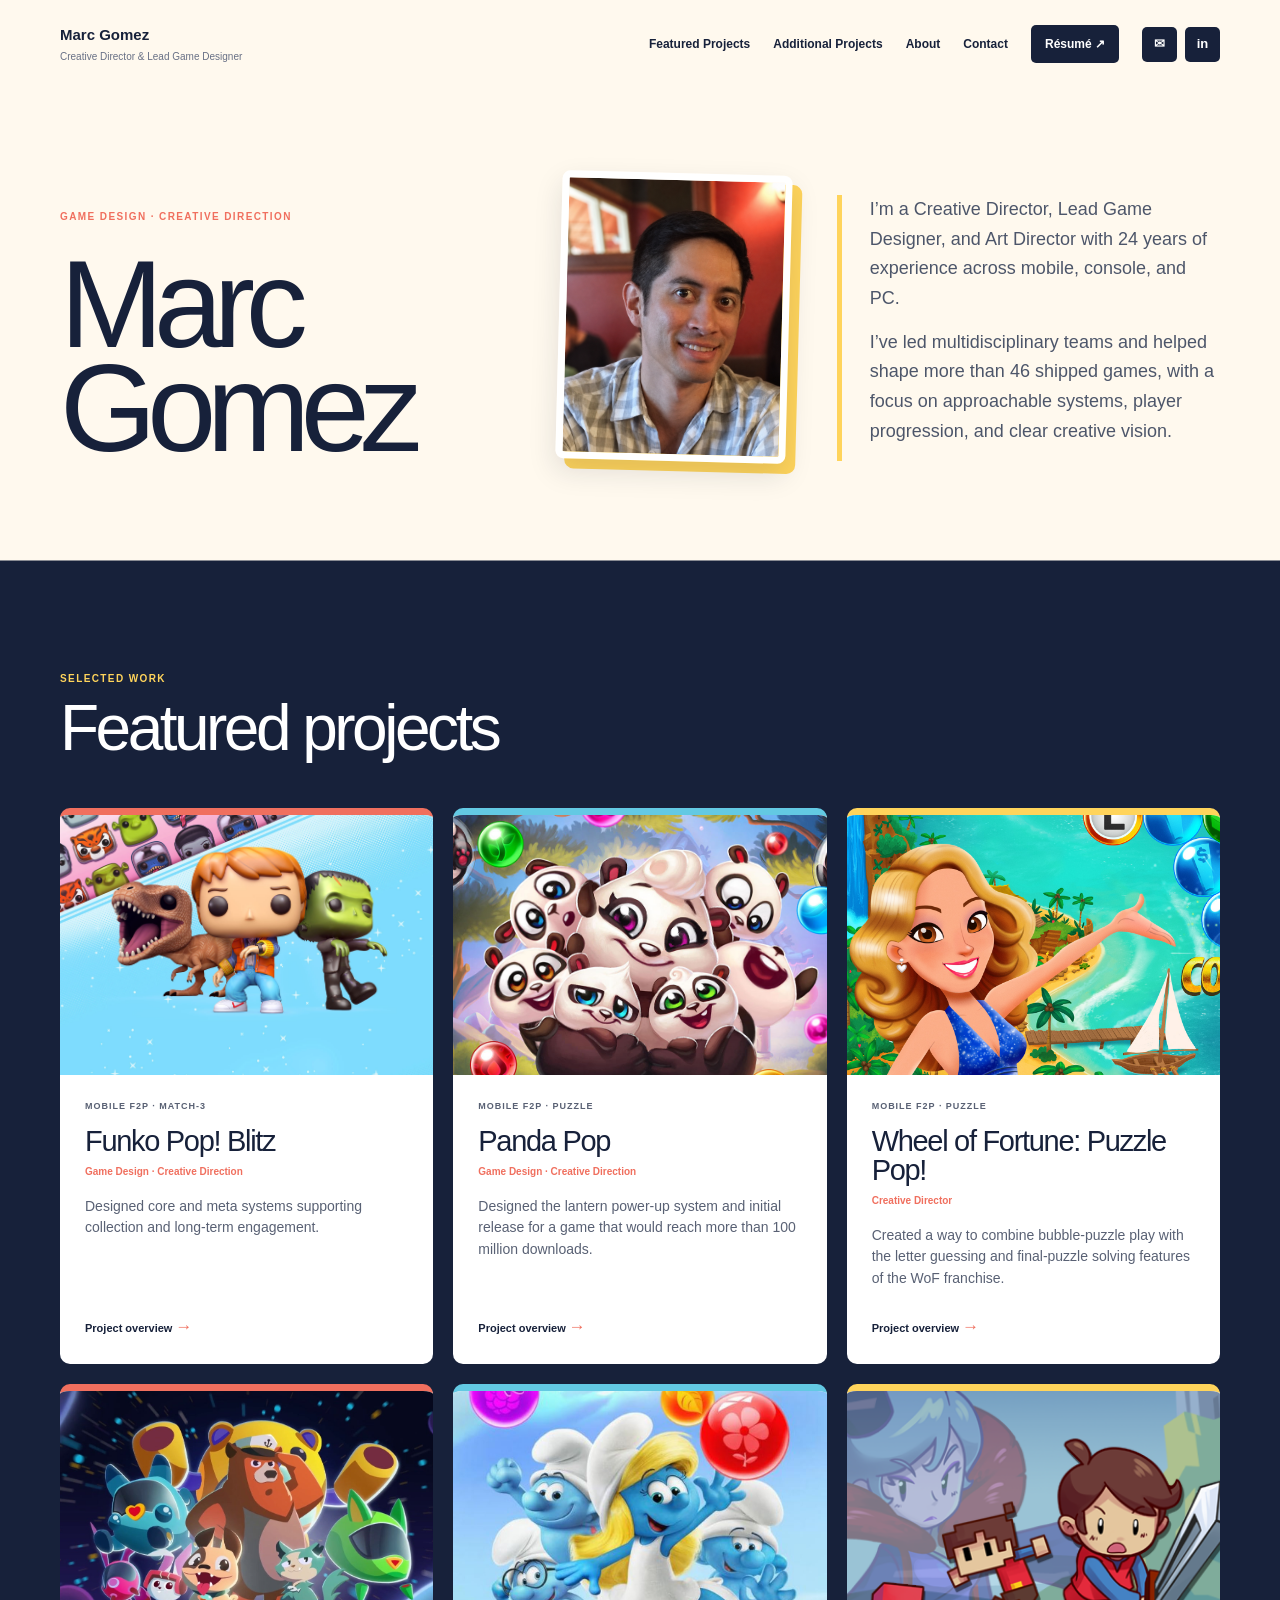
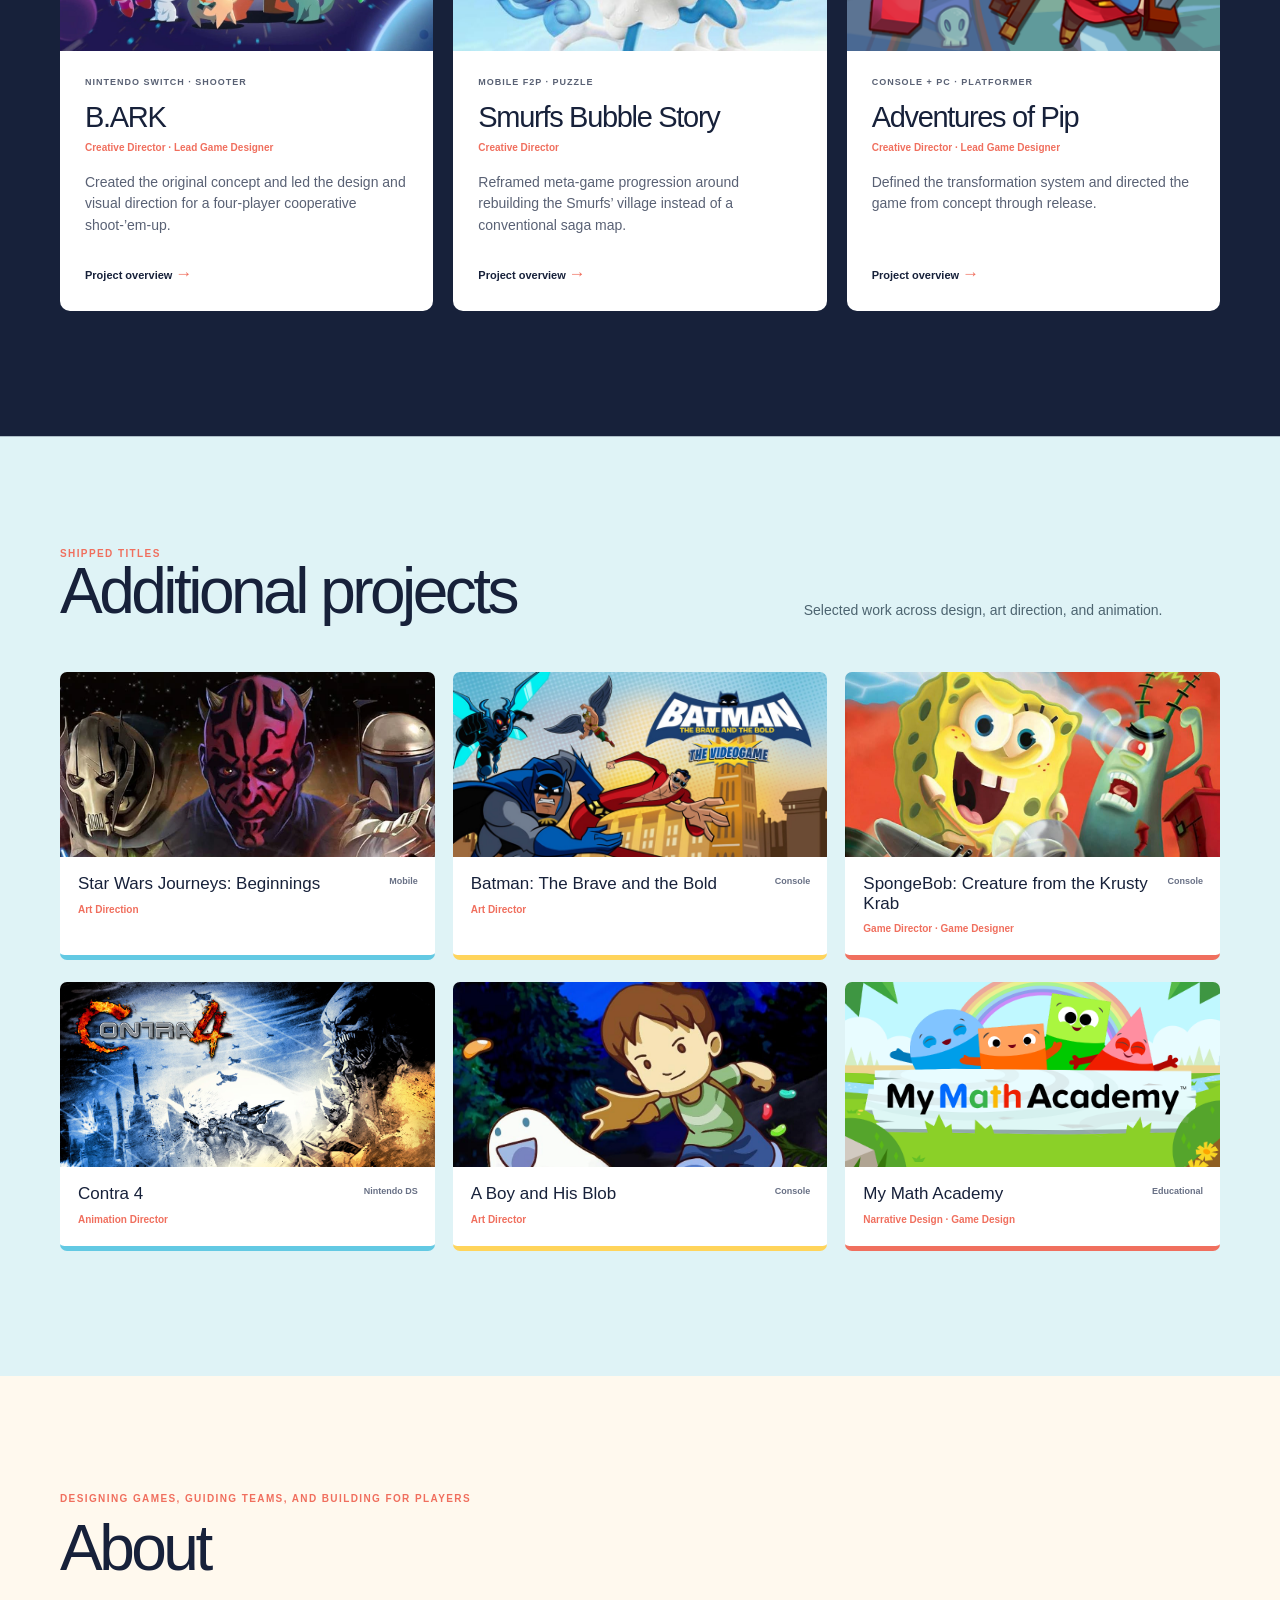
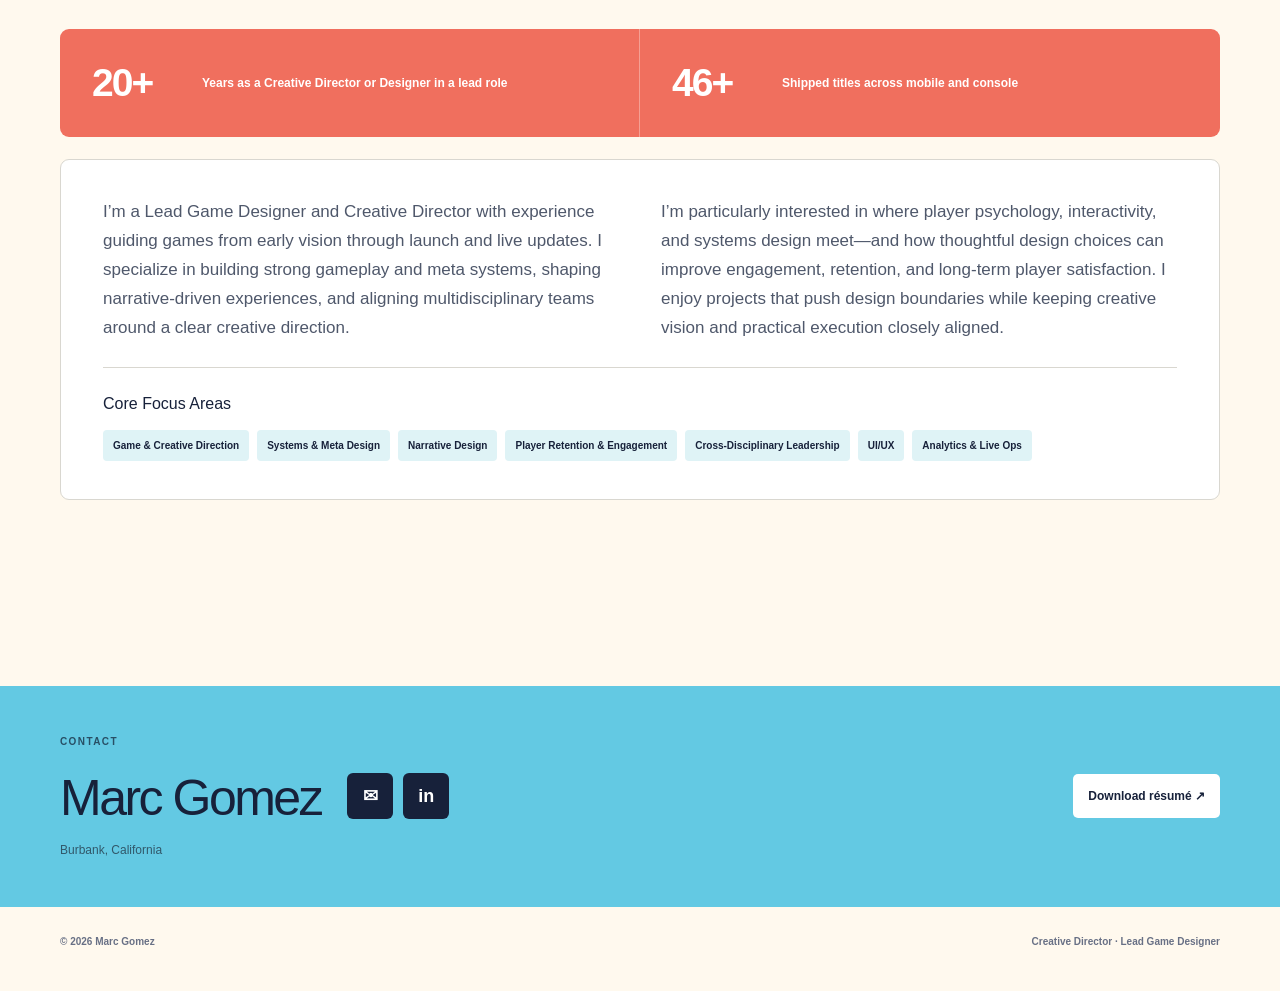
==== commit 758974ff: "Add header contact buttons" ====
--- a/index.html
+++ b/index.html
@@ -1,2 +1,2 @@
-<!DOCTYPE html><html lang="en"><head><meta charSet="utf-8"/><meta name="viewport" content="width=device-width, initial-scale=1"/><link rel="preload" href="/marc-gomez-profile.png" as="image"/><link rel="preload" href="/projects/funko-preview-local.jpg" as="image"/><link rel="preload" href="/projects/panda-preview-family.jpg" as="image"/><link rel="preload" href="/projects/wheel-preview-local.jpg" as="image"/><link rel="preload" href="/projects/bark-preview-local.jpg" as="image"/><link rel="preload" href="/projects/smurfs-preview-characters.jpg" as="image"/><link rel="preload" href="/projects/pip-preview-new.png" as="image"/><link rel="preload" href="/projects/starwars.png" as="image"/><link rel="preload" href="/projects/batman.jpg" as="image"/><link rel="preload" href="/projects/spongebob-preview-local.jpg" as="image"/><link rel="stylesheet" href="/assets/index-eTd3q3ej.css" data-rsc-css-href="/assets/index-eTd3q3ej.css" data-precedence="vite-rsc/importer-resources"/><link rel="modulepreload" href="/assets/layout-segment-context-CEGxXNlD.js" crossorigin=""/><link rel="modulepreload" href="/assets/rolldown-runtime-S-ySWqyJ.js" crossorigin=""/><link rel="modulepreload" href="/assets/index-BVW_uxQS.js" crossorigin=""/><link rel="modulepreload" href="/assets/framework-CXnKph_e.js" crossorigin=""/><link rel="modulepreload" href="/assets/analytics-DuMaOo_Z.js" crossorigin=""/><link rel="preload" href="/projects/contra.jpg" as="image"/><link rel="preload" href="/projects/blob-preview-local.jpg" as="image"/><link rel="preload" href="/projects/math-preview-local.png" as="image"/><title>Marc Gomez — Creative Director &amp; Lead Game Designer</title><meta name="description" content="Portfolio of Marc Gomez, a Creative Director, Lead Game Designer, and Art Director with 24 years of experience and 46+ shipped titles across mobile, console, and PC."/><meta name="keywords" content="Marc Gomez,Creative Director,Lead Game Designer,Game Design,Mobile Games,Free-to-Play,Art Director,B.ARK,Panda Pop,Adventures of Pip"/><meta name="author" content="Marc Gomez"/><link rel="author" href="https://marcgomezgames.github.io"/><meta name="creator" content="Marc Gomez"/><meta name="robots" content="index, follow"/><meta property="og:title" content="Marc Gomez — Creative Director &amp; Lead Game Designer"/><meta property="og:description" content="Creative direction and game design across 46+ shipped mobile, console, and PC titles."/><meta property="og:url" content="https://marcgomezgames.github.io/"/><meta property="og:site_name" content="Marc Gomez — Game Design Portfolio"/><meta property="og:type" content="website"/><meta property="og:image" content="https://marcgomezgames.github.io/projects/bark.png"/><meta property="og:image:width" content="1920"/><meta property="og:image:height" content="1080"/><meta property="og:image:alt" content="Marc Gomez game design portfolio"/><meta name="twitter:card" content="summary_large_image"/><meta name="twitter:title" content="Marc Gomez — Creative Director &amp; Lead Game Designer"/><meta name="twitter:description" content="Creative direction and game design across 46+ shipped mobile, console, and PC titles."/><meta name="twitter:image" content="https://marcgomezgames.github.io/projects/bark.png"/><link rel="canonical" href="https://marcgomezgames.github.io/"/><script>self.__VINEXT_RSC_PARAMS__={}</script><script>self.__VINEXT_RSC_NAV__={"pathname":"/","searchParams":[]}</script><link rel="modulepreload" href="/assets/index-BVW_uxQS.js" />
-</head><body><main class="portfolio"><header class="header shell"><a class="identity" href="/"><b>Marc Gomez</b><span>Creative Director &amp; Lead Game Designer</span></a><nav><a href="/#work">Featured Projects</a><a href="/#credits">Additional Projects</a><a href="/#about">About</a><a href="/#contact">Contact</a><a class="resume" href="/Marc_Gomez_Resume_2026.pdf">Résumé ↗</a></nav></header><section class="intro shell" id="top"><div><p class="label">GAME DESIGN · CREATIVE DIRECTION</p><h1>Marc Gomez</h1></div><figure class="portrait-slot"><img src="/marc-gomez-profile.png" alt="Marc Gomez"/></figure><div class="intro-copy"><p>I’m a Creative Director, Lead Game Designer, and Art Director with 24 years of experience across mobile, console, and PC.</p><p>I’ve led multidisciplinary teams and helped shape more than 46 shipped games, with a focus on approachable systems, player progression, and clear creative vision.</p></div></section><section class="work shell" id="work"><div class="section-header stacked"><div><p class="label">SELECTED WORK</p><h2>Featured projects</h2></div></div><div class="feature-grid"><a class="feature funko" href="/projects/funko-pop-blitz/"><div class="feature-art"><img src="/projects/funko-preview-local.jpg" alt="Funko Pop! Blitz"/></div><div class="feature-info"><p class="project-type">MOBILE F2P · MATCH-3</p><h3>Funko Pop! Blitz</h3><p class="role">Game Design · Creative Direction</p><p>Designed core and meta systems supporting collection and long-term engagement.</p><span class="project-link">Project overview <b>→</b></span></div></a><a class="feature panda" href="/projects/panda-pop/"><div class="feature-art"><img src="/projects/panda-preview-family.jpg" alt="Panda Pop"/></div><div class="feature-info"><p class="project-type">MOBILE F2P · PUZZLE</p><h3>Panda Pop</h3><p class="role">Game Design · Creative Direction</p><p>Designed the lantern power-up system and initial release for a game that would reach more than 100 million downloads.</p><span class="project-link">Project overview <b>→</b></span></div></a><a class="feature wheel" href="/projects/wheel-of-fortune/"><div class="feature-art"><img src="/projects/wheel-preview-local.jpg" alt="Wheel of Fortune: Puzzle Pop!"/></div><div class="feature-info"><p class="project-type">MOBILE F2P · PUZZLE</p><h3>Wheel of Fortune: Puzzle Pop!</h3><p class="role">Creative Director</p><p>Created a way to combine bubble-puzzle play with the letter guessing and final-puzzle solving features of the WoF franchise.</p><span class="project-link">Project overview <b>→</b></span></div></a><a class="feature bark" href="/projects/bark/"><div class="feature-art"><img src="/projects/bark-preview-local.jpg" alt="B.ARK"/></div><div class="feature-info"><p class="project-type">NINTENDO SWITCH · SHOOTER</p><h3>B.ARK</h3><p class="role">Creative Director · Lead Game Designer</p><p>Created the original concept and led the design and visual direction for a four-player cooperative shoot-’em-up.</p><span class="project-link">Project overview <b>→</b></span></div></a><a class="feature smurfs" href="/projects/smurfs-bubble-story/"><div class="feature-art"><img src="/projects/smurfs-preview-characters.jpg" alt="Smurfs Bubble Story"/></div><div class="feature-info"><p class="project-type">MOBILE F2P · PUZZLE</p><h3>Smurfs Bubble Story</h3><p class="role">Creative Director</p><p>Reframed meta-game progression around rebuilding the Smurfs’ village instead of a conventional saga map.</p><span class="project-link">Project overview <b>→</b></span></div></a><a class="feature pip" href="/projects/adventures-of-pip/"><div class="feature-art"><img src="/projects/pip-preview-new.png" alt="Adventures of Pip"/></div><div class="feature-info"><p class="project-type">CONSOLE + PC · PLATFORMER</p><h3>Adventures of Pip</h3><p class="role">Creative Director · Lead Game Designer</p><p>Defined the transformation system and directed the game from concept through release.</p><span class="project-link">Project overview <b>→</b></span></div></a></div></section><section class="credits" id="credits"><div class="shell"><div class="section-header inline"><div><p class="label">SHIPPED TITLES</p><h2>Additional projects</h2></div><p>Selected work across design, art direction, and animation.</p></div><div class="archive-grid"><article class="archive-card"><div class="archive-art"><img src="/projects/starwars.png" alt="Star Wars Journeys: Beginnings"/></div><div class="archive-info"><h3>Star Wars Journeys: Beginnings</h3><p>Art Direction</p><span>Mobile</span></div></article><article class="archive-card"><div class="archive-art"><img src="/projects/batman.jpg" alt="Batman: The Brave and the Bold"/></div><div class="archive-info"><h3>Batman: The Brave and the Bold</h3><p>Art Director</p><span>Console</span></div></article><article class="archive-card spongebob"><div class="archive-art"><img src="/projects/spongebob-preview-local.jpg" alt="SpongeBob: Creature from the Krusty Krab"/></div><div class="archive-info"><h3>SpongeBob: Creature from the Krusty Krab</h3><p>Game Director · Game Designer</p><span>Console</span></div></article><article class="archive-card"><div class="archive-art"><img src="/projects/contra.jpg" alt="Contra 4"/></div><div class="archive-info"><h3>Contra 4</h3><p>Animation Director</p><span>Nintendo DS</span></div></article><article class="archive-card blob"><div class="archive-art"><img src="/projects/blob-preview-local.jpg" alt="A Boy and His Blob"/></div><div class="archive-info"><h3>A Boy and His Blob</h3><p>Art Director</p><span>Console</span></div></article><article class="archive-card"><div class="archive-art"><img src="/projects/math-preview-local.png" alt="My Math Academy"/></div><div class="archive-info"><h3>My Math Academy</h3><p>Narrative Design · Game Design</p><span>Educational</span></div></article></div></div></section><section class="about shell" id="about"><div class="section-header about-heading"><p class="label">DESIGNING GAMES, GUIDING TEAMS, AND BUILDING FOR PLAYERS</p><h2>About</h2></div><div class="about-grid"><div class="facts"><div><b>20+</b><span>Years as a Creative Director or Designer in a lead role</span></div><div><b>46+</b><span>Shipped titles across mobile and console</span></div></div><div class="bio"><p>I’m a Lead Game Designer and Creative Director with experience guiding games from early vision through launch and live updates. I specialize in building strong gameplay and meta systems, shaping narrative-driven experiences, and aligning multidisciplinary teams around a clear creative direction.</p><p>I’m particularly interested in where player psychology, interactivity, and systems design meet—and how thoughtful design choices can improve engagement, retention, and long-term player satisfaction. I enjoy projects that push design boundaries while keeping creative vision and practical execution closely aligned.</p><div class="focus-area"><h3>Core Focus Areas</h3><div><span>Game &amp; Creative Direction</span><span>Systems &amp; Meta Design</span><span>Narrative Design</span><span>Player Retention &amp; Engagement</span><span>Cross-Disciplinary Leadership</span><span>UI/UX</span><span>Analytics &amp; Live Ops</span></div></div></div><div class="portfolio-links"><a href="/art-direction/">Art Direction portfolio ↗</a><a href="/production/">Production portfolio ↗</a></div></div></section><section class="contact" id="contact"><div class="shell"><div class="contact-identity"><div><p class="label">CONTACT</p><h2>Marc Gomez</h2><p>Burbank, California</p></div><div class="contact-icons"><a href="mailto:marcyay@gmail.com" aria-label="Email Marc Gomez" title="Email">✉</a><a href="https://www.linkedin.com/in/marc-gomez-a3a6818" target="_blank" rel="noreferrer" aria-label="Marc Gomez on LinkedIn" title="LinkedIn">in</a></div></div><div class="contact-actions"><a href="/Marc_Gomez_Resume_2026.pdf">Download résumé <b>↗</b></a></div></div></section><footer class="shell"><p>© 2026 Marc Gomez</p><p>Creative Director · Lead Game Designer</p></footer></main><script id="_R_">import("/assets/index-BVW_uxQS.js")</script></body></html><script>self.__VINEXT_RSC_CHUNKS__=self.__VINEXT_RSC_CHUNKS__||[];self.__VINEXT_RSC_CHUNKS__.push("2:I[\"491d67a9792c\",[],\"Children\",1]\n3:I[\"d4d09d4aa3d5\",[],\"Analytics\",1]\n4:I[\"cfee43ca1bc7\",[],\"LayoutSegmentProvider\",1]\n5:I[\"491d67a9792c\",[],\"Slot\",1]\n6:I[\"5b777958e3fd\",[],\"RedirectBoundary\",1]\n:HL[\"/assets/index-eTd3q3ej.css\",\"style\"]\n")</script><script>self.__VINEXT_RSC_CHUNKS__=self.__VINEXT_RSC_CHUNKS__||[];self.__VINEXT_RSC_CHUNKS__.push("0:{\"__route\":\"route:/\",\"__interceptionContext\":null,\"__layoutIds\":[\"layout:/\"],\"__rootLayout\":\"/\",\"page:/\":\"$L1\",\"layout:/\":[[[[\"$\",\"link\",\"css:/assets/index-eTd3q3ej.css\",{\"rel\":\"stylesheet\",\"precedence\":\"vite-rsc/importer-resources\",\"href\":\"/assets/index-eTd3q3ej.css\",\"data-rsc-css-href\":\"/assets/index-eTd3q3ej.css\"}],\"$undefined\"],[\"$\",\"html\",null,{\"lang\":\"en\",\"children\":[\"$\",\"body\",null,{\"children\":[[\"$\",\"$L2\",null,{}],[\"$\",\"$L3\",null,{}]]}]}]],null],\"route:/\":[[[\"$\",\"meta\",null,{\"charSet\":\"utf-8\"}],[[\"$\",\"title\",\"0\",{\"children\":\"Marc Gomez — Creative Director \u0026 Lead Game Designer\"}],[\"$\",\"meta\",\"1\",{\"name\":\"description\",\"content\":\"Portfolio of Marc Gomez, a Creative Director, Lead Game Designer, and Art Director with 24 years of experience and 46+ shipped titles across mobile, console, and PC.\"}],[\"$\",\"meta\",\"2\",{\"name\":\"keywords\",\"content\":\"Marc Gomez,Creative Director,Lead Game Designer,Game Design,Mobile Games,Free-to-Play,Art Director,B.ARK,Panda Pop,Adventures of Pip\"}],[\"$\",\"meta\",\"3\",{\"name\":\"author\",\"content\":\"Marc Gomez\"}],[\"$\",\"link\",\"4\",{\"rel\":\"author\",\"href\":\"https://marcgomezgames.github.io\"}],[\"$\",\"meta\",\"5\",{\"name\":\"creator\",\"content\":\"Marc Gomez\"}],[\"$\",\"meta\",\"6\",{\"name\":\"robots\",\"content\":\"index, follow\"}],[\"$\",\"meta\",\"7\",{\"property\":\"og:title\",\"content\":\"Marc Gomez — Creative Director \u0026 Lead Game Designer\"}],[\"$\",\"meta\",\"8\",{\"property\":\"og:description\",\"content\":\"Creative direction and game design across 46+ shipped mobile, console, and PC titles.\"}],[\"$\",\"meta\",\"9\",{\"property\":\"og:url\",\"content\":\"https://marcgomezgames.github.io/\"}],[\"$\",\"meta\",\"10\",{\"property\":\"og:site_name\",\"content\":\"Marc Gomez — Game Design Portfolio\"}],[\"$\",\"meta\",\"11\",{\"property\":\"og:type\",\"content\":\"website\"}],[\"$\",\"meta\",\"12\",{\"property\":\"og:image\",\"content\":\"https://marcgomezgames.github.io/projects/bark.png\"}],[\"$\",\"meta\",\"13\",{\"property\":\"og:image:width\",\"content\":\"1920\"}],[\"$\",\"meta\",\"14\",{\"property\":\"og:image:height\",\"content\":\"1080\"}],[\"$\",\"meta\",\"15\",{\"property\":\"og:image:alt\",\"content\":\"Marc Gomez game design portfolio\"}],[\"$\",\"meta\",\"16\",{\"name\":\"twitter:card\",\"content\":\"summary_large_image\"}],[\"$\",\"meta\",\"17\",{\"name\":\"twitter:title\",\"content\":\"Marc Gomez — Creative Director \u0026 Lead Game Designer\"}],[\"$\",\"meta\",\"18\",{\"name\":\"twitter:description\",\"content\":\"Creative direction and game design across 46+ shipped mobile, console, and PC titles.\"}],[\"$\",\"meta\",\"19\",{\"name\":\"twitter:image\",\"content\":\"https://marcgomezgames.github.io/projects/bark.png\"}],[\"$\",\"link\",\"20\",{\"rel\":\"canonical\",\"href\":\"https://marcgomezgames.github.io/\"}]],[[\"$\",\"meta\",\"0\",{\"name\":\"viewport\",\"content\":\"width=device-width, initial-scale=1\"}]]],[\"$\",\"$L4\",null,{\"segmentMap\":{\"children\":[]},\"children\":[\"$\",\"$L5\",null,{\"id\":\"layout:/\",\"parallelSlots\":\"$undefined\",\"children\":[\"$\",\"$L6\",null,{\"children\":[\"$\",\"$L4\",null,{\"segmentMap\":{\"children\":[]},\"children\":[\"$\",\"$L5\",null,{\"id\":\"page:/\"}]}]}]}]}]],\"__layoutFlags\":{\"layout:/\":\"s\"},\"__artifactCompatibility\":{\"schemaVersion\":1,\"graphVersion\":\"app-route-graph:4uhn5s1wvoptc\",\"deploymentVersion\":\"fde20517-77f1-45d3-abb3-71fa5733acbf\",\"appElementsSchemaVersion\":1,\"rscPayloadSchemaVersion\":1,\"rootBoundaryId\":\"/\",\"renderEpoch\":null}}\n")</script><script>self.__VINEXT_RSC_CHUNKS__=self.__VINEXT_RSC_CHUNKS__||[];self.__VINEXT_RSC_CHUNKS__.push(":HL[\"/marc-gomez-profile.png\",\"image\"]\n:HL[\"/projects/funko-preview-local.jpg\",\"image\"]\n:HL[\"/projects/panda-preview-family.jpg\",\"image\"]\n:HL[\"/projects/wheel-preview-local.jpg\",\"image\"]\n:HL[\"/projects/bark-preview-local.jpg\",\"image\"]\n")</script><script>self.__VINEXT_RSC_CHUNKS__=self.__VINEXT_RSC_CHUNKS__||[];self.__VINEXT_RSC_CHUNKS__.push("1:[\"$\",\"main\",null,{\"className\":\"portfolio\",\"children\":[[\"$\",\"header\",null,{\"className\":\"header shell\",\"children\":[[\"$\",\"a\",null,{\"className\":\"identity\",\"href\":\"/\",\"children\":[[\"$\",\"b\",null,{\"children\":\"Marc Gomez\"}],[\"$\",\"span\",null,{\"children\":\"Creative Director \u0026 Lead Game Designer\"}]]}],[\"$\",\"nav\",null,{\"children\":[[\"$\",\"a\",null,{\"href\":\"/#work\",\"children\":\"Featured Projects\"}],[\"$\",\"a\",null,{\"href\":\"/#credits\",\"children\":\"Additional Projects\"}],[\"$\",\"a\",null,{\"href\":\"/#about\",\"children\":\"About\"}],[\"$\",\"a\",null,{\"href\":\"/#contact\",\"children\":\"Contact\"}],[\"$\",\"a\",null,{\"className\":\"resume\",\"href\":\"/Marc_Gomez_Resume_2026.pdf\",\"children\":\"Résumé ↗\"}]]}]]}],[\"$\",\"section\",null,{\"className\":\"intro shell\",\"id\":\"top\",\"children\":[[\"$\",\"div\",null,{\"children\":[[\"$\",\"p\",null,{\"className\":\"label\",\"children\":\"GAME DESIGN · CREATIVE DIRECTION\"}],[\"$\",\"h1\",null,{\"children\":\"Marc Gomez\"}]]}],[\"$\",\"figure\",null,{\"className\":\"portrait-slot\",\"children\":[\"$\",\"img\",null,{\"src\":\"/marc-gomez-profile.png\",\"alt\":\"Marc Gomez\"}]}],[\"$\",\"div\",null,{\"className\":\"intro-copy\",\"children\":[[\"$\",\"p\",null,{\"children\":\"I’m a Creative Director, Lead Game Designer, and Art Director with 24 years of experience across mobile, console, and PC.\"}],[\"$\",\"p\",null,{\"children\":\"I’ve led multidisciplinary teams and helped shape more than 46 shipped games, with a focus on approachable systems, player progression, and clear creative vision.\"}]]}]]}],[\"$\",\"section\",null,{\"className\":\"work shell\",\"id\":\"work\",\"children\":[[\"$\",\"div\",null,{\"className\":\"section-header stacked\",\"children\":[\"$\",\"div\",null,{\"children\":[[\"$\",\"p\",null,{\"className\":\"label\",\"children\":\"SELECTED WORK\"}],[\"$\",\"h2\",null,{\"children\":\"Featured projects\"}]]}]}],[\"$\",\"div\",null,{\"className\":\"feature-grid\",\"children\":[[\"$\",\"a\",null,{\"className\":\"feature funko\",\"href\":\"/projects/funko-pop-blitz/\",\"children\":[[\"$\",\"div\",null,{\"className\":\"feature-art\",\"children\":[\"$\",\"img\",null,{\"src\":\"/projects/funko-preview-local.jpg\",\"alt\":\"Funko Pop! Blitz\"}]}],[\"$\",\"div\",null,{\"className\":\"feature-info\",\"children\":[[\"$\",\"p\",null,{\"className\":\"project-type\",\"children\":\"MOBILE F2P · MATCH-3\"}],[\"$\",\"h3\",null,{\"children\":\"Funko Pop! Blitz\"}],[\"$\",\"p\",null,{\"className\":\"role\",\"children\":\"Game Design · Creative Direction\"}],[\"$\",\"p\",null,{\"children\":\"Designed core and meta systems supporting collection and long-term engagement.\"}],[\"$\",\"span\",null,{\"className\":\"project-link\",\"children\":[\"Project overview \",[\"$\",\"b\",null,{\"children\":\"→\"}]]}]]}]]}],[\"$\",\"a\",null,{\"className\":\"feature panda\",\"href\":\"/projects/panda-pop/\",\"children\":[[\"$\",\"div\",null,{\"className\":\"feature-art\",\"children\":[\"$\",\"img\",null,{\"src\":\"/projects/panda-preview-family.jpg\",\"alt\":\"Panda Pop\"}]}],[\"$\",\"div\",null,{\"className\":\"feature-info\",\"children\":[[\"$\",\"p\",null,{\"className\":\"project-type\",\"children\":\"MOBILE F2P · PUZZLE\"}],[\"$\",\"h3\",null,{\"children\":\"Panda Pop\"}],[\"$\",\"p\",null,{\"className\":\"role\",\"children\":\"Game Design · Creative Direction\"}],[\"$\",\"p\",null,{\"children\":\"Designed the lantern power-up system and initial release for a game that would reach more than 100 million downloads.\"}],[\"$\",\"span\",null,{\"className\":\"project-link\",\"children\":[\"Project overview \",[\"$\",\"b\",null,{\"children\":\"→\"}]]}]]}]]}],[\"$\",\"a\",null,{\"className\":\"feature wheel\",\"href\":\"/projects/wheel-of-fortune/\",\"children\":[[\"$\",\"div\",null,{\"className\":\"feature-art\",\"children\":[\"$\",\"img\",null,{\"src\":\"/projects/wheel-preview-local.jpg\",\"alt\":\"Wheel of Fortune: Puzzle Pop!\"}]}],[\"$\",\"div\",null,{\"className\":\"feature-info\",\"children\":[[\"$\",\"p\",null,{\"className\":\"project-type\",\"children\":\"MOBILE F2P · PUZZLE\"}],[\"$\",\"h3\",null,{\"children\":\"Wheel of Fortune: Puzzle Pop!\"}],[\"$\",\"p\",null,{\"className\":\"role\",\"children\":\"Creative Director\"}],[\"$\",\"p\",null,{\"children\":\"Created a way to combine bubble-puzzle play with the letter guessing and final-puzzle solving features of the WoF franchise.\"}],[\"$\",\"span\",null,{\"className\":\"project-link\",\"children\":[\"Project overview \",[\"$\",\"b\",null,{\"children\":\"→\"}]]}]]}]]}],[\"$\",\"a\",null,{\"className\":\"feature bark\",\"href\":\"/projects/bark/\",\"children\":[[\"$\",\"div\",null,{\"className\":\"feature-art\",\"children\":[\"$\",\"img\",null,{\"src\":\"/projects/bark-preview-local.jpg\",\"alt\":\"B.ARK\"}]}],[\"$\",\"div\",null,{\"className\":\"feature-info\",\"children\":[[\"$\",\"p\",null,{\"className\":\"project-type\",\"children\":\"NINTENDO SWITCH · SHOOTER\"}],[\"$\",\"h3\",null,{\"children\":\"B.ARK\"}],[\"$\",\"p\",null,{\"className\":\"role\",\"children\":\"Creative Director · Lead Game Designer\"}],[\"$\",\"p\",null,{\"children\":\"Created the original concept and led the design and visual direction for a four-player cooperative shoot-’em-up.\"}],\"$L7\"]}]]}],\"$L8\",\"$L9\"]}]]}],\"$La\",\"$Lb\",\"$Lc\",\"$Ld\"]}]\n")</script><script>self.__VINEXT_RSC_CHUNKS__=self.__VINEXT_RSC_CHUNKS__||[];self.__VINEXT_RSC_CHUNKS__.push(":HL[\"/projects/smurfs-preview-characters.jpg\",\"image\"]\n:HL[\"/projects/pip-preview-new.png\",\"image\"]\n:HL[\"/projects/starwars.png\",\"image\"]\n:HL[\"/projects/batman.jpg\",\"image\"]\n:HL[\"/projects/spongebob-preview-local.jpg\",\"image\"]\n:HL[\"/projects/contra.jpg\",\"image\"]\n:HL[\"/projects/blob-preview-local.jpg\",\"image\"]\n:HL[\"/projects/math-preview-local.png\",\"image\"]\n7:[\"$\",\"span\",null,{\"className\":\"project-link\",\"children\":[\"Project overview \",[\"$\",\"b\",null,{\"children\":\"→\"}]]}]\n8:[\"$\",\"a\",null,{\"className\":\"feature smurfs\",\"href\":\"/projects/smurfs-bubble-story/\",\"children\":[[\"$\",\"div\",null,{\"className\":\"feature-art\",\"children\":[\"$\",\"img\",null,{\"src\":\"/projects/smurfs-preview-characters.jpg\",\"alt\":\"Smurfs Bubble Story\"}]}],[\"$\",\"div\",null,{\"className\":\"feature-info\",\"children\":[[\"$\",\"p\",null,{\"className\":\"project-type\",\"children\":\"MOBILE F2P · PUZZLE\"}],[\"$\",\"h3\",null,{\"children\":\"Smurfs Bubble Story\"}],[\"$\",\"p\",null,{\"className\":\"role\",\"children\":\"Creative Director\"}],[\"$\",\"p\",null,{\"children\":\"Reframed meta-game progression around rebuilding the Smurfs’ village instead of a conventional saga map.\"}],[\"$\",\"span\",null,{\"className\":\"project-link\",\"children\":[\"Project overview \",[\"$\",\"b\",null,{\"children\":\"→\"}]]}]]}]]}]\n9:[\"$\",\"a\",null,{\"className\":\"feature pip\",\"href\":\"/projects/adventures-of-pip/\",\"children\":[[\"$\",\"div\",null,{\"className\":\"feature-art\",\"children\":[\"$\",\"img\",null,{\"src\":\"/projects/pip-preview-new.png\",\"alt\":\"Adventures of Pip\"}]}],[\"$\",\"div\",null,{\"className\":\"feature-info\",\"children\":[[\"$\",\"p\",null,{\"className\":\"project-type\",\"children\":\"CONSOLE + PC · PLATFORMER\"}],[\"$\",\"h3\",null,{\"children\":\"Adventures of Pip\"}],[\"$\",\"p\",null,{\"className\":\"role\",\"children\":\"Creative Director · Lead Game Designer\"}],[\"$\",\"p\",null,{\"children\":\"Defined the transformation system and directed the game from concept through release.\"}],[\"$\",\"span\",null,{\"className\":\"project-link\",\"children\":[\"Project overview \",[\"$\",\"b\",null,{\"children\":\"→\"}]]}]]}]]}]\n")</script><script>self.__VINEXT_RSC_CHUNKS__=self.__VINEXT_RSC_CHUNKS__||[];self.__VINEXT_RSC_CHUNKS__.push("a:[\"$\",\"section\",null,{\"className\":\"credits\",\"id\":\"credits\",\"children\":[\"$\",\"div\",null,{\"className\":\"shell\",\"children\":[[\"$\",\"div\",null,{\"className\":\"section-header inline\",\"children\":[[\"$\",\"div\",null,{\"children\":[[\"$\",\"p\",null,{\"className\":\"label\",\"children\":\"SHIPPED TITLES\"}],[\"$\",\"h2\",null,{\"children\":\"Additional projects\"}]]}],[\"$\",\"p\",null,{\"children\":\"Selected work across design, art direction, and animation.\"}]]}],[\"$\",\"div\",null,{\"className\":\"archive-grid\",\"children\":[[\"$\",\"article\",\"Star Wars Journeys: Beginnings\",{\"className\":\"archive-card\",\"children\":[[\"$\",\"div\",null,{\"className\":\"archive-art\",\"children\":[\"$\",\"img\",null,{\"src\":\"/projects/starwars.png\",\"alt\":\"Star Wars Journeys: Beginnings\"}]}],[\"$\",\"div\",null,{\"className\":\"archive-info\",\"children\":[[\"$\",\"h3\",null,{\"children\":\"Star Wars Journeys: Beginnings\"}],[\"$\",\"p\",null,{\"children\":\"Art Direction\"}],[\"$\",\"span\",null,{\"children\":\"Mobile\"}]]}]]}],[\"$\",\"article\",\"Batman: The Brave and the Bold\",{\"className\":\"archive-card\",\"children\":[[\"$\",\"div\",null,{\"className\":\"archive-art\",\"children\":[\"$\",\"img\",null,{\"src\":\"/projects/batman.jpg\",\"alt\":\"Batman: The Brave and the Bold\"}]}],[\"$\",\"div\",null,{\"className\":\"archive-info\",\"children\":[[\"$\",\"h3\",null,{\"children\":\"Batman: The Brave and the Bold\"}],[\"$\",\"p\",null,{\"children\":\"Art Director\"}],[\"$\",\"span\",null,{\"children\":\"Console\"}]]}]]}],[\"$\",\"article\",\"SpongeBob: Creature from the Krusty Krab\",{\"className\":\"archive-card spongebob\",\"children\":[[\"$\",\"div\",null,{\"className\":\"archive-art\",\"children\":[\"$\",\"img\",null,{\"src\":\"/projects/spongebob-preview-local.jpg\",\"alt\":\"SpongeBob: Creature from the Krusty Krab\"}]}],[\"$\",\"div\",null,{\"className\":\"archive-info\",\"children\":[[\"$\",\"h3\",null,{\"children\":\"SpongeBob: Creature from the Krusty Krab\"}],[\"$\",\"p\",null,{\"children\":\"Game Director · Game Designer\"}],[\"$\",\"span\",null,{\"children\":\"Console\"}]]}]]}],[\"$\",\"article\",\"Contra 4\",{\"className\":\"archive-card\",\"children\":[[\"$\",\"div\",null,{\"className\":\"archive-art\",\"children\":[\"$\",\"img\",null,{\"src\":\"/projects/contra.jpg\",\"alt\":\"Contra 4\"}]}],[\"$\",\"div\",null,{\"className\":\"archive-info\",\"children\":[[\"$\",\"h3\",null,{\"children\":\"Contra 4\"}],[\"$\",\"p\",null,{\"children\":\"Animation Director\"}],[\"$\",\"span\",null,{\"children\":\"Nintendo DS\"}]]}]]}],[\"$\",\"article\",\"A Boy and His Blob\",{\"className\":\"archive-card blob\",\"children\":[[\"$\",\"div\",null,{\"className\":\"archive-art\",\"children\":[\"$\",\"img\",null,{\"src\":\"/projects/blob-preview-local.jpg\",\"alt\":\"A Boy and His Blob\"}]}],[\"$\",\"div\",null,{\"className\":\"archive-info\",\"children\":[[\"$\",\"h3\",null,{\"children\":\"A Boy and His Blob\"}],[\"$\",\"p\",null,{\"children\":\"Art Director\"}],[\"$\",\"span\",null,{\"children\":\"Console\"}]]}]]}],[\"$\",\"article\",\"My Math Academy\",{\"className\":\"archive-card\",\"children\":[[\"$\",\"div\",null,{\"className\":\"archive-art\",\"children\":[\"$\",\"img\",null,{\"src\":\"/projects/math-preview-local.png\",\"alt\":\"My Math Academy\"}]}],[\"$\",\"div\",null,{\"className\":\"archive-info\",\"children\":[[\"$\",\"h3\",null,{\"children\":\"My Math Academy\"}],[\"$\",\"p\",null,{\"children\":\"Narrative Design · Game Design\"}],[\"$\",\"span\",null,{\"children\":\"Educational\"}]]}]]}]]}]]}]}]\n")</script><script>self.__VINEXT_RSC_CHUNKS__=self.__VINEXT_RSC_CHUNKS__||[];self.__VINEXT_RSC_CHUNKS__.push("b:[\"$\",\"section\",null,{\"className\":\"about shell\",\"id\":\"about\",\"children\":[[\"$\",\"div\",null,{\"className\":\"section-header about-heading\",\"children\":[[\"$\",\"p\",null,{\"className\":\"label\",\"children\":\"DESIGNING GAMES, GUIDING TEAMS, AND BUILDING FOR PLAYERS\"}],[\"$\",\"h2\",null,{\"children\":\"About\"}]]}],[\"$\",\"div\",null,{\"className\":\"about-grid\",\"children\":[[\"$\",\"div\",null,{\"className\":\"facts\",\"children\":[[\"$\",\"div\",null,{\"children\":[[\"$\",\"b\",null,{\"children\":\"20+\"}],[\"$\",\"span\",null,{\"children\":\"Years as a Creative Director or Designer in a lead role\"}]]}],[\"$\",\"div\",null,{\"children\":[[\"$\",\"b\",null,{\"children\":\"46+\"}],[\"$\",\"span\",null,{\"children\":\"Shipped titles across mobile and console\"}]]}]]}],[\"$\",\"div\",null,{\"className\":\"bio\",\"children\":[[\"$\",\"p\",null,{\"children\":\"I’m a Lead Game Designer and Creative Director with experience guiding games from early vision through launch and live updates. I specialize in building strong gameplay and meta systems, shaping narrative-driven experiences, and aligning multidisciplinary teams around a clear creative direction.\"}],[\"$\",\"p\",null,{\"children\":\"I’m particularly interested in where player psychology, interactivity, and systems design meet—and how thoughtful design choices can improve engagement, retention, and long-term player satisfaction. I enjoy projects that push design boundaries while keeping creative vision and practical execution closely aligned.\"}],[\"$\",\"div\",null,{\"className\":\"focus-area\",\"children\":[[\"$\",\"h3\",null,{\"children\":\"Core Focus Areas\"}],[\"$\",\"div\",null,{\"children\":[[\"$\",\"span\",null,{\"children\":\"Game \u0026 Creative Direction\"}],[\"$\",\"span\",null,{\"children\":\"Systems \u0026 Meta Design\"}],[\"$\",\"span\",null,{\"children\":\"Narrative Design\"}],[\"$\",\"span\",null,{\"children\":\"Player Retention \u0026 Engagement\"}],[\"$\",\"span\",null,{\"children\":\"Cross-Disciplinary Leadership\"}],[\"$\",\"span\",null,{\"children\":\"UI/UX\"}],[\"$\",\"span\",null,{\"children\":\"Analytics \u0026 Live Ops\"}]]}]]}]]}],[\"$\",\"div\",null,{\"className\":\"portfolio-links\",\"children\":[[\"$\",\"a\",null,{\"href\":\"/art-direction/\",\"children\":\"Art Direction portfolio ↗\"}],[\"$\",\"a\",null,{\"href\":\"/production/\",\"children\":\"Production portfolio ↗\"}]]}]]}]]}]\n")</script><script>self.__VINEXT_RSC_CHUNKS__=self.__VINEXT_RSC_CHUNKS__||[];self.__VINEXT_RSC_CHUNKS__.push("c:[\"$\",\"section\",null,{\"className\":\"contact\",\"id\":\"contact\",\"children\":[\"$\",\"div\",null,{\"className\":\"shell\",\"children\":[[\"$\",\"div\",null,{\"className\":\"contact-identity\",\"children\":[[\"$\",\"div\",null,{\"children\":[[\"$\",\"p\",null,{\"className\":\"label\",\"children\":\"CONTACT\"}],[\"$\",\"h2\",null,{\"children\":\"Marc Gomez\"}],[\"$\",\"p\",null,{\"children\":\"Burbank, California\"}]]}],[\"$\",\"div\",null,{\"className\":\"contact-icons\",\"children\":[[\"$\",\"a\",null,{\"href\":\"mailto:marcyay@gmail.com\",\"aria-label\":\"Email Marc Gomez\",\"title\":\"Email\",\"children\":\"✉\"}],[\"$\",\"a\",null,{\"href\":\"https://www.linkedin.com/in/marc-gomez-a3a6818\",\"target\":\"_blank\",\"rel\":\"noreferrer\",\"aria-label\":\"Marc Gomez on LinkedIn\",\"title\":\"LinkedIn\",\"children\":\"in\"}]]}]]}],[\"$\",\"div\",null,{\"className\":\"contact-actions\",\"children\":[\"$\",\"a\",null,{\"href\":\"/Marc_Gomez_Resume_2026.pdf\",\"children\":[\"Download résumé \",[\"$\",\"b\",null,{\"children\":\"↗\"}]]}]}]]}]}]\nd:[\"$\",\"footer\",null,{\"className\":\"shell\",\"children\":[[\"$\",\"p\",null,{\"children\":\"© 2026 Marc Gomez\"}],[\"$\",\"p\",null,{\"children\":\"Creative Director · Lead Game Designer\"}]]}]\n")</script><script>self.__VINEXT_RSC_DONE__=true</script>+<!DOCTYPE html><html lang="en"><head><meta charSet="utf-8"/><meta name="viewport" content="width=device-width, initial-scale=1"/><link rel="preload" href="/marc-gomez-profile.png" as="image"/><link rel="preload" href="/projects/funko-preview-local.jpg" as="image"/><link rel="preload" href="/projects/panda-preview-family.jpg" as="image"/><link rel="preload" href="/projects/wheel-preview-local.jpg" as="image"/><link rel="preload" href="/projects/bark-preview-local.jpg" as="image"/><link rel="preload" href="/projects/smurfs-preview-characters.jpg" as="image"/><link rel="preload" href="/projects/pip-preview-new.png" as="image"/><link rel="preload" href="/projects/starwars.png" as="image"/><link rel="preload" href="/projects/batman.jpg" as="image"/><link rel="preload" href="/projects/spongebob-preview-local.jpg" as="image"/><link rel="stylesheet" href="/assets/index-Y6byrlzu.css" data-rsc-css-href="/assets/index-Y6byrlzu.css" data-precedence="vite-rsc/importer-resources"/><link rel="modulepreload" href="/assets/layout-segment-context-CEGxXNlD.js" crossorigin=""/><link rel="modulepreload" href="/assets/rolldown-runtime-S-ySWqyJ.js" crossorigin=""/><link rel="modulepreload" href="/assets/index-BVW_uxQS.js" crossorigin=""/><link rel="modulepreload" href="/assets/framework-CXnKph_e.js" crossorigin=""/><link rel="modulepreload" href="/assets/analytics-DuMaOo_Z.js" crossorigin=""/><link rel="preload" href="/projects/contra.jpg" as="image"/><link rel="preload" href="/projects/blob-preview-local.jpg" as="image"/><link rel="preload" href="/projects/math-preview-local.png" as="image"/><title>Marc Gomez — Creative Director &amp; Lead Game Designer</title><meta name="description" content="Portfolio of Marc Gomez, a Creative Director, Lead Game Designer, and Art Director with 24 years of experience and 46+ shipped titles across mobile, console, and PC."/><meta name="keywords" content="Marc Gomez,Creative Director,Lead Game Designer,Game Design,Mobile Games,Free-to-Play,Art Director,B.ARK,Panda Pop,Adventures of Pip"/><meta name="author" content="Marc Gomez"/><link rel="author" href="https://marcgomezgames.github.io"/><meta name="creator" content="Marc Gomez"/><meta name="robots" content="index, follow"/><meta property="og:title" content="Marc Gomez — Creative Director &amp; Lead Game Designer"/><meta property="og:description" content="Creative direction and game design across 46+ shipped mobile, console, and PC titles."/><meta property="og:url" content="https://marcgomezgames.github.io/"/><meta property="og:site_name" content="Marc Gomez — Game Design Portfolio"/><meta property="og:type" content="website"/><meta property="og:image" content="https://marcgomezgames.github.io/projects/bark.png"/><meta property="og:image:width" content="1920"/><meta property="og:image:height" content="1080"/><meta property="og:image:alt" content="Marc Gomez game design portfolio"/><meta name="twitter:card" content="summary_large_image"/><meta name="twitter:title" content="Marc Gomez — Creative Director &amp; Lead Game Designer"/><meta name="twitter:description" content="Creative direction and game design across 46+ shipped mobile, console, and PC titles."/><meta name="twitter:image" content="https://marcgomezgames.github.io/projects/bark.png"/><link rel="canonical" href="https://marcgomezgames.github.io/"/><script>self.__VINEXT_RSC_PARAMS__={}</script><script>self.__VINEXT_RSC_NAV__={"pathname":"/","searchParams":[]}</script><link rel="modulepreload" href="/assets/index-BVW_uxQS.js" />
+</head><body><main class="portfolio"><header class="header shell"><a class="identity" href="/"><b>Marc Gomez</b><span>Creative Director &amp; Lead Game Designer</span></a><nav><a href="/#work">Featured Projects</a><a href="/#credits">Additional Projects</a><a href="/#about">About</a><a href="/#contact">Contact</a><a class="resume" href="/Marc_Gomez_Resume_2026.pdf">Résumé ↗</a><span class="header-socials"><a href="mailto:marcyay@gmail.com" aria-label="Email Marc Gomez" title="Email">✉</a><a href="https://www.linkedin.com/in/marc-gomez-a3a6818" target="_blank" rel="noreferrer" aria-label="Marc Gomez on LinkedIn" title="LinkedIn">in</a></span></nav></header><section class="intro shell" id="top"><div><p class="label">GAME DESIGN · CREATIVE DIRECTION</p><h1>Marc Gomez</h1></div><figure class="portrait-slot"><img src="/marc-gomez-profile.png" alt="Marc Gomez"/></figure><div class="intro-copy"><p>I’m a Creative Director, Lead Game Designer, and Art Director with 24 years of experience across mobile, console, and PC.</p><p>I’ve led multidisciplinary teams and helped shape more than 46 shipped games, with a focus on approachable systems, player progression, and clear creative vision.</p></div></section><section class="work shell" id="work"><div class="section-header stacked"><div><p class="label">SELECTED WORK</p><h2>Featured projects</h2></div></div><div class="feature-grid"><a class="feature funko" href="/projects/funko-pop-blitz/"><div class="feature-art"><img src="/projects/funko-preview-local.jpg" alt="Funko Pop! Blitz"/></div><div class="feature-info"><p class="project-type">MOBILE F2P · MATCH-3</p><h3>Funko Pop! Blitz</h3><p class="role">Game Design · Creative Direction</p><p>Designed core and meta systems supporting collection and long-term engagement.</p><span class="project-link">Project overview <b>→</b></span></div></a><a class="feature panda" href="/projects/panda-pop/"><div class="feature-art"><img src="/projects/panda-preview-family.jpg" alt="Panda Pop"/></div><div class="feature-info"><p class="project-type">MOBILE F2P · PUZZLE</p><h3>Panda Pop</h3><p class="role">Game Design · Creative Direction</p><p>Designed the lantern power-up system and initial release for a game that would reach more than 100 million downloads.</p><span class="project-link">Project overview <b>→</b></span></div></a><a class="feature wheel" href="/projects/wheel-of-fortune/"><div class="feature-art"><img src="/projects/wheel-preview-local.jpg" alt="Wheel of Fortune: Puzzle Pop!"/></div><div class="feature-info"><p class="project-type">MOBILE F2P · PUZZLE</p><h3>Wheel of Fortune: Puzzle Pop!</h3><p class="role">Creative Director</p><p>Created a way to combine bubble-puzzle play with the letter guessing and final-puzzle solving features of the WoF franchise.</p><span class="project-link">Project overview <b>→</b></span></div></a><a class="feature bark" href="/projects/bark/"><div class="feature-art"><img src="/projects/bark-preview-local.jpg" alt="B.ARK"/></div><div class="feature-info"><p class="project-type">NINTENDO SWITCH · SHOOTER</p><h3>B.ARK</h3><p class="role">Creative Director · Lead Game Designer</p><p>Created the original concept and led the design and visual direction for a four-player cooperative shoot-’em-up.</p><span class="project-link">Project overview <b>→</b></span></div></a><a class="feature smurfs" href="/projects/smurfs-bubble-story/"><div class="feature-art"><img src="/projects/smurfs-preview-characters.jpg" alt="Smurfs Bubble Story"/></div><div class="feature-info"><p class="project-type">MOBILE F2P · PUZZLE</p><h3>Smurfs Bubble Story</h3><p class="role">Creative Director</p><p>Reframed meta-game progression around rebuilding the Smurfs’ village instead of a conventional saga map.</p><span class="project-link">Project overview <b>→</b></span></div></a><a class="feature pip" href="/projects/adventures-of-pip/"><div class="feature-art"><img src="/projects/pip-preview-new.png" alt="Adventures of Pip"/></div><div class="feature-info"><p class="project-type">CONSOLE + PC · PLATFORMER</p><h3>Adventures of Pip</h3><p class="role">Creative Director · Lead Game Designer</p><p>Defined the transformation system and directed the game from concept through release.</p><span class="project-link">Project overview <b>→</b></span></div></a></div></section><section class="credits" id="credits"><div class="shell"><div class="section-header inline"><div><p class="label">SHIPPED TITLES</p><h2>Additional projects</h2></div><p>Selected work across design, art direction, and animation.</p></div><div class="archive-grid"><article class="archive-card"><div class="archive-art"><img src="/projects/starwars.png" alt="Star Wars Journeys: Beginnings"/></div><div class="archive-info"><h3>Star Wars Journeys: Beginnings</h3><p>Art Direction</p><span>Mobile</span></div></article><article class="archive-card"><div class="archive-art"><img src="/projects/batman.jpg" alt="Batman: The Brave and the Bold"/></div><div class="archive-info"><h3>Batman: The Brave and the Bold</h3><p>Art Director</p><span>Console</span></div></article><article class="archive-card spongebob"><div class="archive-art"><img src="/projects/spongebob-preview-local.jpg" alt="SpongeBob: Creature from the Krusty Krab"/></div><div class="archive-info"><h3>SpongeBob: Creature from the Krusty Krab</h3><p>Game Director · Game Designer</p><span>Console</span></div></article><article class="archive-card"><div class="archive-art"><img src="/projects/contra.jpg" alt="Contra 4"/></div><div class="archive-info"><h3>Contra 4</h3><p>Animation Director</p><span>Nintendo DS</span></div></article><article class="archive-card blob"><div class="archive-art"><img src="/projects/blob-preview-local.jpg" alt="A Boy and His Blob"/></div><div class="archive-info"><h3>A Boy and His Blob</h3><p>Art Director</p><span>Console</span></div></article><article class="archive-card"><div class="archive-art"><img src="/projects/math-preview-local.png" alt="My Math Academy"/></div><div class="archive-info"><h3>My Math Academy</h3><p>Narrative Design · Game Design</p><span>Educational</span></div></article></div></div></section><section class="about shell" id="about"><div class="section-header about-heading"><p class="label">DESIGNING GAMES, GUIDING TEAMS, AND BUILDING FOR PLAYERS</p><h2>About</h2></div><div class="about-grid"><div class="facts"><div><b>20+</b><span>Years as a Creative Director or Designer in a lead role</span></div><div><b>46+</b><span>Shipped titles across mobile and console</span></div></div><div class="bio"><p>I’m a Lead Game Designer and Creative Director with experience guiding games from early vision through launch and live updates. I specialize in building strong gameplay and meta systems, shaping narrative-driven experiences, and aligning multidisciplinary teams around a clear creative direction.</p><p>I’m particularly interested in where player psychology, interactivity, and systems design meet—and how thoughtful design choices can improve engagement, retention, and long-term player satisfaction. I enjoy projects that push design boundaries while keeping creative vision and practical execution closely aligned.</p><div class="focus-area"><h3>Core Focus Areas</h3><div><span>Game &amp; Creative Direction</span><span>Systems &amp; Meta Design</span><span>Narrative Design</span><span>Player Retention &amp; Engagement</span><span>Cross-Disciplinary Leadership</span><span>UI/UX</span><span>Analytics &amp; Live Ops</span></div></div></div><div class="portfolio-links"><a href="/art-direction/">Art Direction portfolio ↗</a><a href="/production/">Production portfolio ↗</a></div></div></section><section class="contact" id="contact"><div class="shell"><div class="contact-identity"><div><p class="label">CONTACT</p><h2>Marc Gomez</h2><p>Burbank, California</p></div><div class="contact-icons"><a href="mailto:marcyay@gmail.com" aria-label="Email Marc Gomez" title="Email">✉</a><a href="https://www.linkedin.com/in/marc-gomez-a3a6818" target="_blank" rel="noreferrer" aria-label="Marc Gomez on LinkedIn" title="LinkedIn">in</a></div></div><div class="contact-actions"><a href="/Marc_Gomez_Resume_2026.pdf">Download résumé <b>↗</b></a></div></div></section><footer class="shell"><p>© 2026 Marc Gomez</p><p>Creative Director · Lead Game Designer</p></footer></main><script id="_R_">import("/assets/index-BVW_uxQS.js")</script></body></html><script>self.__VINEXT_RSC_CHUNKS__=self.__VINEXT_RSC_CHUNKS__||[];self.__VINEXT_RSC_CHUNKS__.push("2:I[\"491d67a9792c\",[],\"Children\",1]\n3:I[\"d4d09d4aa3d5\",[],\"Analytics\",1]\n4:I[\"cfee43ca1bc7\",[],\"LayoutSegmentProvider\",1]\n5:I[\"491d67a9792c\",[],\"Slot\",1]\n6:I[\"5b777958e3fd\",[],\"RedirectBoundary\",1]\n:HL[\"/assets/index-Y6byrlzu.css\",\"style\"]\n")</script><script>self.__VINEXT_RSC_CHUNKS__=self.__VINEXT_RSC_CHUNKS__||[];self.__VINEXT_RSC_CHUNKS__.push("0:{\"__route\":\"route:/\",\"__interceptionContext\":null,\"__layoutIds\":[\"layout:/\"],\"__rootLayout\":\"/\",\"page:/\":\"$L1\",\"layout:/\":[[[[\"$\",\"link\",\"css:/assets/index-Y6byrlzu.css\",{\"rel\":\"stylesheet\",\"precedence\":\"vite-rsc/importer-resources\",\"href\":\"/assets/index-Y6byrlzu.css\",\"data-rsc-css-href\":\"/assets/index-Y6byrlzu.css\"}],\"$undefined\"],[\"$\",\"html\",null,{\"lang\":\"en\",\"children\":[\"$\",\"body\",null,{\"children\":[[\"$\",\"$L2\",null,{}],[\"$\",\"$L3\",null,{}]]}]}]],null],\"route:/\":[[[\"$\",\"meta\",null,{\"charSet\":\"utf-8\"}],[[\"$\",\"title\",\"0\",{\"children\":\"Marc Gomez — Creative Director \u0026 Lead Game Designer\"}],[\"$\",\"meta\",\"1\",{\"name\":\"description\",\"content\":\"Portfolio of Marc Gomez, a Creative Director, Lead Game Designer, and Art Director with 24 years of experience and 46+ shipped titles across mobile, console, and PC.\"}],[\"$\",\"meta\",\"2\",{\"name\":\"keywords\",\"content\":\"Marc Gomez,Creative Director,Lead Game Designer,Game Design,Mobile Games,Free-to-Play,Art Director,B.ARK,Panda Pop,Adventures of Pip\"}],[\"$\",\"meta\",\"3\",{\"name\":\"author\",\"content\":\"Marc Gomez\"}],[\"$\",\"link\",\"4\",{\"rel\":\"author\",\"href\":\"https://marcgomezgames.github.io\"}],[\"$\",\"meta\",\"5\",{\"name\":\"creator\",\"content\":\"Marc Gomez\"}],[\"$\",\"meta\",\"6\",{\"name\":\"robots\",\"content\":\"index, follow\"}],[\"$\",\"meta\",\"7\",{\"property\":\"og:title\",\"content\":\"Marc Gomez — Creative Director \u0026 Lead Game Designer\"}],[\"$\",\"meta\",\"8\",{\"property\":\"og:description\",\"content\":\"Creative direction and game design across 46+ shipped mobile, console, and PC titles.\"}],[\"$\",\"meta\",\"9\",{\"property\":\"og:url\",\"content\":\"https://marcgomezgames.github.io/\"}],[\"$\",\"meta\",\"10\",{\"property\":\"og:site_name\",\"content\":\"Marc Gomez — Game Design Portfolio\"}],[\"$\",\"meta\",\"11\",{\"property\":\"og:type\",\"content\":\"website\"}],[\"$\",\"meta\",\"12\",{\"property\":\"og:image\",\"content\":\"https://marcgomezgames.github.io/projects/bark.png\"}],[\"$\",\"meta\",\"13\",{\"property\":\"og:image:width\",\"content\":\"1920\"}],[\"$\",\"meta\",\"14\",{\"property\":\"og:image:height\",\"content\":\"1080\"}],[\"$\",\"meta\",\"15\",{\"property\":\"og:image:alt\",\"content\":\"Marc Gomez game design portfolio\"}],[\"$\",\"meta\",\"16\",{\"name\":\"twitter:card\",\"content\":\"summary_large_image\"}],[\"$\",\"meta\",\"17\",{\"name\":\"twitter:title\",\"content\":\"Marc Gomez — Creative Director \u0026 Lead Game Designer\"}],[\"$\",\"meta\",\"18\",{\"name\":\"twitter:description\",\"content\":\"Creative direction and game design across 46+ shipped mobile, console, and PC titles.\"}],[\"$\",\"meta\",\"19\",{\"name\":\"twitter:image\",\"content\":\"https://marcgomezgames.github.io/projects/bark.png\"}],[\"$\",\"link\",\"20\",{\"rel\":\"canonical\",\"href\":\"https://marcgomezgames.github.io/\"}]],[[\"$\",\"meta\",\"0\",{\"name\":\"viewport\",\"content\":\"width=device-width, initial-scale=1\"}]]],[\"$\",\"$L4\",null,{\"segmentMap\":{\"children\":[]},\"children\":[\"$\",\"$L5\",null,{\"id\":\"layout:/\",\"parallelSlots\":\"$undefined\",\"children\":[\"$\",\"$L6\",null,{\"children\":[\"$\",\"$L4\",null,{\"segmentMap\":{\"children\":[]},\"children\":[\"$\",\"$L5\",null,{\"id\":\"page:/\"}]}]}]}]}]],\"__layoutFlags\":{\"layout:/\":\"s\"},\"__artifactCompatibility\":{\"schemaVersion\":1,\"graphVersion\":\"app-route-graph:4uhn5s1wvoptc\",\"deploymentVersion\":\"6d4f730e-ccd3-49e8-8dba-3cd8b6720a62\",\"appElementsSchemaVersion\":1,\"rscPayloadSchemaVersion\":1,\"rootBoundaryId\":\"/\",\"renderEpoch\":null}}\n")</script><script>self.__VINEXT_RSC_CHUNKS__=self.__VINEXT_RSC_CHUNKS__||[];self.__VINEXT_RSC_CHUNKS__.push(":HL[\"/marc-gomez-profile.png\",\"image\"]\n:HL[\"/projects/funko-preview-local.jpg\",\"image\"]\n:HL[\"/projects/panda-preview-family.jpg\",\"image\"]\n:HL[\"/projects/wheel-preview-local.jpg\",\"image\"]\n:HL[\"/projects/bark-preview-local.jpg\",\"image\"]\n")</script><script>self.__VINEXT_RSC_CHUNKS__=self.__VINEXT_RSC_CHUNKS__||[];self.__VINEXT_RSC_CHUNKS__.push("1:[\"$\",\"main\",null,{\"className\":\"portfolio\",\"children\":[[\"$\",\"header\",null,{\"className\":\"header shell\",\"children\":[[\"$\",\"a\",null,{\"className\":\"identity\",\"href\":\"/\",\"children\":[[\"$\",\"b\",null,{\"children\":\"Marc Gomez\"}],[\"$\",\"span\",null,{\"children\":\"Creative Director \u0026 Lead Game Designer\"}]]}],[\"$\",\"nav\",null,{\"children\":[[\"$\",\"a\",null,{\"href\":\"/#work\",\"children\":\"Featured Projects\"}],[\"$\",\"a\",null,{\"href\":\"/#credits\",\"children\":\"Additional Projects\"}],[\"$\",\"a\",null,{\"href\":\"/#about\",\"children\":\"About\"}],[\"$\",\"a\",null,{\"href\":\"/#contact\",\"children\":\"Contact\"}],[\"$\",\"a\",null,{\"className\":\"resume\",\"href\":\"/Marc_Gomez_Resume_2026.pdf\",\"children\":\"Résumé ↗\"}],[\"$\",\"span\",null,{\"className\":\"header-socials\",\"children\":[[\"$\",\"a\",null,{\"href\":\"mailto:marcyay@gmail.com\",\"aria-label\":\"Email Marc Gomez\",\"title\":\"Email\",\"children\":\"✉\"}],[\"$\",\"a\",null,{\"href\":\"https://www.linkedin.com/in/marc-gomez-a3a6818\",\"target\":\"_blank\",\"rel\":\"noreferrer\",\"aria-label\":\"Marc Gomez on LinkedIn\",\"title\":\"LinkedIn\",\"children\":\"in\"}]]}]]}]]}],[\"$\",\"section\",null,{\"className\":\"intro shell\",\"id\":\"top\",\"children\":[[\"$\",\"div\",null,{\"children\":[[\"$\",\"p\",null,{\"className\":\"label\",\"children\":\"GAME DESIGN · CREATIVE DIRECTION\"}],[\"$\",\"h1\",null,{\"children\":\"Marc Gomez\"}]]}],[\"$\",\"figure\",null,{\"className\":\"portrait-slot\",\"children\":[\"$\",\"img\",null,{\"src\":\"/marc-gomez-profile.png\",\"alt\":\"Marc Gomez\"}]}],[\"$\",\"div\",null,{\"className\":\"intro-copy\",\"children\":[[\"$\",\"p\",null,{\"children\":\"I’m a Creative Director, Lead Game Designer, and Art Director with 24 years of experience across mobile, console, and PC.\"}],[\"$\",\"p\",null,{\"children\":\"I’ve led multidisciplinary teams and helped shape more than 46 shipped games, with a focus on approachable systems, player progression, and clear creative vision.\"}]]}]]}],[\"$\",\"section\",null,{\"className\":\"work shell\",\"id\":\"work\",\"children\":[[\"$\",\"div\",null,{\"className\":\"section-header stacked\",\"children\":[\"$\",\"div\",null,{\"children\":[[\"$\",\"p\",null,{\"className\":\"label\",\"children\":\"SELECTED WORK\"}],[\"$\",\"h2\",null,{\"children\":\"Featured projects\"}]]}]}],[\"$\",\"div\",null,{\"className\":\"feature-grid\",\"children\":[[\"$\",\"a\",null,{\"className\":\"feature funko\",\"href\":\"/projects/funko-pop-blitz/\",\"children\":[[\"$\",\"div\",null,{\"className\":\"feature-art\",\"children\":[\"$\",\"img\",null,{\"src\":\"/projects/funko-preview-local.jpg\",\"alt\":\"Funko Pop! Blitz\"}]}],[\"$\",\"div\",null,{\"className\":\"feature-info\",\"children\":[[\"$\",\"p\",null,{\"className\":\"project-type\",\"children\":\"MOBILE F2P · MATCH-3\"}],[\"$\",\"h3\",null,{\"children\":\"Funko Pop! Blitz\"}],[\"$\",\"p\",null,{\"className\":\"role\",\"children\":\"Game Design · Creative Direction\"}],[\"$\",\"p\",null,{\"children\":\"Designed core and meta systems supporting collection and long-term engagement.\"}],[\"$\",\"span\",null,{\"className\":\"project-link\",\"children\":[\"Project overview \",[\"$\",\"b\",null,{\"children\":\"→\"}]]}]]}]]}],[\"$\",\"a\",null,{\"className\":\"feature panda\",\"href\":\"/projects/panda-pop/\",\"children\":[[\"$\",\"div\",null,{\"className\":\"feature-art\",\"children\":[\"$\",\"img\",null,{\"src\":\"/projects/panda-preview-family.jpg\",\"alt\":\"Panda Pop\"}]}],[\"$\",\"div\",null,{\"className\":\"feature-info\",\"children\":[[\"$\",\"p\",null,{\"className\":\"project-type\",\"children\":\"MOBILE F2P · PUZZLE\"}],[\"$\",\"h3\",null,{\"children\":\"Panda Pop\"}],[\"$\",\"p\",null,{\"className\":\"role\",\"children\":\"Game Design · Creative Direction\"}],[\"$\",\"p\",null,{\"children\":\"Designed the lantern power-up system and initial release for a game that would reach more than 100 million downloads.\"}],[\"$\",\"span\",null,{\"className\":\"project-link\",\"children\":[\"Project overview \",[\"$\",\"b\",null,{\"children\":\"→\"}]]}]]}]]}],[\"$\",\"a\",null,{\"className\":\"feature wheel\",\"href\":\"/projects/wheel-of-fortune/\",\"children\":[[\"$\",\"div\",null,{\"className\":\"feature-art\",\"children\":[\"$\",\"img\",null,{\"src\":\"/projects/wheel-preview-local.jpg\",\"alt\":\"Wheel of Fortune: Puzzle Pop!\"}]}],[\"$\",\"div\",null,{\"className\":\"feature-info\",\"children\":[[\"$\",\"p\",null,{\"className\":\"project-type\",\"children\":\"MOBILE F2P · PUZZLE\"}],[\"$\",\"h3\",null,{\"children\":\"Wheel of Fortune: Puzzle Pop!\"}],[\"$\",\"p\",null,{\"className\":\"role\",\"children\":\"Creative Director\"}],[\"$\",\"p\",null,{\"children\":\"Created a way to combine bubble-puzzle play with the letter guessing and final-puzzle solving features of the WoF franchise.\"}],[\"$\",\"span\",null,{\"className\":\"project-link\",\"children\":[\"Project overview \",[\"$\",\"b\",null,{\"children\":\"→\"}]]}]]}]]}],[\"$\",\"a\",null,{\"className\":\"feature bark\",\"href\":\"/projects/bark/\",\"children\":[[\"$\",\"div\",null,{\"className\":\"feature-art\",\"children\":[\"$\",\"img\",null,{\"src\":\"/projects/bark-preview-local.jpg\",\"alt\":\"B.ARK\"}]}],\"$L7\"]}],\"$L8\",\"$L9\"]}]]}],\"$La\",\"$Lb\",\"$Lc\",\"$Ld\"]}]\n")</script><script>self.__VINEXT_RSC_CHUNKS__=self.__VINEXT_RSC_CHUNKS__||[];self.__VINEXT_RSC_CHUNKS__.push(":HL[\"/projects/smurfs-preview-characters.jpg\",\"image\"]\n:HL[\"/projects/pip-preview-new.png\",\"image\"]\n:HL[\"/projects/starwars.png\",\"image\"]\n:HL[\"/projects/batman.jpg\",\"image\"]\n:HL[\"/projects/spongebob-preview-local.jpg\",\"image\"]\n:HL[\"/projects/contra.jpg\",\"image\"]\n:HL[\"/projects/blob-preview-local.jpg\",\"image\"]\n:HL[\"/projects/math-preview-local.png\",\"image\"]\n7:[\"$\",\"div\",null,{\"className\":\"feature-info\",\"children\":[[\"$\",\"p\",null,{\"className\":\"project-type\",\"children\":\"NINTENDO SWITCH · SHOOTER\"}],[\"$\",\"h3\",null,{\"children\":\"B.ARK\"}],[\"$\",\"p\",null,{\"className\":\"role\",\"children\":\"Creative Director · Lead Game Designer\"}],[\"$\",\"p\",null,{\"children\":\"Created the original concept and led the design and visual direction for a four-player cooperative shoot-’em-up.\"}],[\"$\",\"span\",null,{\"className\":\"project-link\",\"children\":[\"Project overview \",[\"$\",\"b\",null,{\"children\":\"→\"}]]}]]}]\n8:[\"$\",\"a\",null,{\"className\":\"feature smurfs\",\"href\":\"/projects/smurfs-bubble-story/\",\"children\":[[\"$\",\"div\",null,{\"className\":\"feature-art\",\"children\":[\"$\",\"img\",null,{\"src\":\"/projects/smurfs-preview-characters.jpg\",\"alt\":\"Smurfs Bubble Story\"}]}],[\"$\",\"div\",null,{\"className\":\"feature-info\",\"children\":[[\"$\",\"p\",null,{\"className\":\"project-type\",\"children\":\"MOBILE F2P · PUZZLE\"}],[\"$\",\"h3\",null,{\"children\":\"Smurfs Bubble Story\"}],[\"$\",\"p\",null,{\"className\":\"role\",\"children\":\"Creative Director\"}],[\"$\",\"p\",null,{\"children\":\"Reframed meta-game progression around rebuilding the Smurfs’ village instead of a conventional saga map.\"}],[\"$\",\"span\",null,{\"className\":\"project-link\",\"children\":[\"Project overview \",[\"$\",\"b\",null,{\"children\":\"→\"}]]}]]}]]}]\n")</script><script>self.__VINEXT_RSC_CHUNKS__=self.__VINEXT_RSC_CHUNKS__||[];self.__VINEXT_RSC_CHUNKS__.push("9:[\"$\",\"a\",null,{\"className\":\"feature pip\",\"href\":\"/projects/adventures-of-pip/\",\"children\":[[\"$\",\"div\",null,{\"className\":\"feature-art\",\"children\":[\"$\",\"img\",null,{\"src\":\"/projects/pip-preview-new.png\",\"alt\":\"Adventures of Pip\"}]}],[\"$\",\"div\",null,{\"className\":\"feature-info\",\"children\":[[\"$\",\"p\",null,{\"className\":\"project-type\",\"children\":\"CONSOLE + PC · PLATFORMER\"}],[\"$\",\"h3\",null,{\"children\":\"Adventures of Pip\"}],[\"$\",\"p\",null,{\"className\":\"role\",\"children\":\"Creative Director · Lead Game Designer\"}],[\"$\",\"p\",null,{\"children\":\"Defined the transformation system and directed the game from concept through release.\"}],[\"$\",\"span\",null,{\"className\":\"project-link\",\"children\":[\"Project overview \",[\"$\",\"b\",null,{\"children\":\"→\"}]]}]]}]]}]\n")</script><script>self.__VINEXT_RSC_CHUNKS__=self.__VINEXT_RSC_CHUNKS__||[];self.__VINEXT_RSC_CHUNKS__.push("a:[\"$\",\"section\",null,{\"className\":\"credits\",\"id\":\"credits\",\"children\":[\"$\",\"div\",null,{\"className\":\"shell\",\"children\":[[\"$\",\"div\",null,{\"className\":\"section-header inline\",\"children\":[[\"$\",\"div\",null,{\"children\":[[\"$\",\"p\",null,{\"className\":\"label\",\"children\":\"SHIPPED TITLES\"}],[\"$\",\"h2\",null,{\"children\":\"Additional projects\"}]]}],[\"$\",\"p\",null,{\"children\":\"Selected work across design, art direction, and animation.\"}]]}],[\"$\",\"div\",null,{\"className\":\"archive-grid\",\"children\":[[\"$\",\"article\",\"Star Wars Journeys: Beginnings\",{\"className\":\"archive-card\",\"children\":[[\"$\",\"div\",null,{\"className\":\"archive-art\",\"children\":[\"$\",\"img\",null,{\"src\":\"/projects/starwars.png\",\"alt\":\"Star Wars Journeys: Beginnings\"}]}],[\"$\",\"div\",null,{\"className\":\"archive-info\",\"children\":[[\"$\",\"h3\",null,{\"children\":\"Star Wars Journeys: Beginnings\"}],[\"$\",\"p\",null,{\"children\":\"Art Direction\"}],[\"$\",\"span\",null,{\"children\":\"Mobile\"}]]}]]}],[\"$\",\"article\",\"Batman: The Brave and the Bold\",{\"className\":\"archive-card\",\"children\":[[\"$\",\"div\",null,{\"className\":\"archive-art\",\"children\":[\"$\",\"img\",null,{\"src\":\"/projects/batman.jpg\",\"alt\":\"Batman: The Brave and the Bold\"}]}],[\"$\",\"div\",null,{\"className\":\"archive-info\",\"children\":[[\"$\",\"h3\",null,{\"children\":\"Batman: The Brave and the Bold\"}],[\"$\",\"p\",null,{\"children\":\"Art Director\"}],[\"$\",\"span\",null,{\"children\":\"Console\"}]]}]]}],[\"$\",\"article\",\"SpongeBob: Creature from the Krusty Krab\",{\"className\":\"archive-card spongebob\",\"children\":[[\"$\",\"div\",null,{\"className\":\"archive-art\",\"children\":[\"$\",\"img\",null,{\"src\":\"/projects/spongebob-preview-local.jpg\",\"alt\":\"SpongeBob: Creature from the Krusty Krab\"}]}],[\"$\",\"div\",null,{\"className\":\"archive-info\",\"children\":[[\"$\",\"h3\",null,{\"children\":\"SpongeBob: Creature from the Krusty Krab\"}],[\"$\",\"p\",null,{\"children\":\"Game Director · Game Designer\"}],[\"$\",\"span\",null,{\"children\":\"Console\"}]]}]]}],[\"$\",\"article\",\"Contra 4\",{\"className\":\"archive-card\",\"children\":[[\"$\",\"div\",null,{\"className\":\"archive-art\",\"children\":[\"$\",\"img\",null,{\"src\":\"/projects/contra.jpg\",\"alt\":\"Contra 4\"}]}],[\"$\",\"div\",null,{\"className\":\"archive-info\",\"children\":[[\"$\",\"h3\",null,{\"children\":\"Contra 4\"}],[\"$\",\"p\",null,{\"children\":\"Animation Director\"}],[\"$\",\"span\",null,{\"children\":\"Nintendo DS\"}]]}]]}],[\"$\",\"article\",\"A Boy and His Blob\",{\"className\":\"archive-card blob\",\"children\":[[\"$\",\"div\",null,{\"className\":\"archive-art\",\"children\":[\"$\",\"img\",null,{\"src\":\"/projects/blob-preview-local.jpg\",\"alt\":\"A Boy and His Blob\"}]}],[\"$\",\"div\",null,{\"className\":\"archive-info\",\"children\":[[\"$\",\"h3\",null,{\"children\":\"A Boy and His Blob\"}],[\"$\",\"p\",null,{\"children\":\"Art Director\"}],[\"$\",\"span\",null,{\"children\":\"Console\"}]]}]]}],[\"$\",\"article\",\"My Math Academy\",{\"className\":\"archive-card\",\"children\":[[\"$\",\"div\",null,{\"className\":\"archive-art\",\"children\":[\"$\",\"img\",null,{\"src\":\"/projects/math-preview-local.png\",\"alt\":\"My Math Academy\"}]}],[\"$\",\"div\",null,{\"className\":\"archive-info\",\"children\":[[\"$\",\"h3\",null,{\"children\":\"My Math Academy\"}],[\"$\",\"p\",null,{\"children\":\"Narrative Design · Game Design\"}],[\"$\",\"span\",null,{\"children\":\"Educational\"}]]}]]}]]}]]}]}]\n")</script><script>self.__VINEXT_RSC_CHUNKS__=self.__VINEXT_RSC_CHUNKS__||[];self.__VINEXT_RSC_CHUNKS__.push("b:[\"$\",\"section\",null,{\"className\":\"about shell\",\"id\":\"about\",\"children\":[[\"$\",\"div\",null,{\"className\":\"section-header about-heading\",\"children\":[[\"$\",\"p\",null,{\"className\":\"label\",\"children\":\"DESIGNING GAMES, GUIDING TEAMS, AND BUILDING FOR PLAYERS\"}],[\"$\",\"h2\",null,{\"children\":\"About\"}]]}],[\"$\",\"div\",null,{\"className\":\"about-grid\",\"children\":[[\"$\",\"div\",null,{\"className\":\"facts\",\"children\":[[\"$\",\"div\",null,{\"children\":[[\"$\",\"b\",null,{\"children\":\"20+\"}],[\"$\",\"span\",null,{\"children\":\"Years as a Creative Director or Designer in a lead role\"}]]}],[\"$\",\"div\",null,{\"children\":[[\"$\",\"b\",null,{\"children\":\"46+\"}],[\"$\",\"span\",null,{\"children\":\"Shipped titles across mobile and console\"}]]}]]}],[\"$\",\"div\",null,{\"className\":\"bio\",\"children\":[[\"$\",\"p\",null,{\"children\":\"I’m a Lead Game Designer and Creative Director with experience guiding games from early vision through launch and live updates. I specialize in building strong gameplay and meta systems, shaping narrative-driven experiences, and aligning multidisciplinary teams around a clear creative direction.\"}],[\"$\",\"p\",null,{\"children\":\"I’m particularly interested in where player psychology, interactivity, and systems design meet—and how thoughtful design choices can improve engagement, retention, and long-term player satisfaction. I enjoy projects that push design boundaries while keeping creative vision and practical execution closely aligned.\"}],[\"$\",\"div\",null,{\"className\":\"focus-area\",\"children\":[[\"$\",\"h3\",null,{\"children\":\"Core Focus Areas\"}],[\"$\",\"div\",null,{\"children\":[[\"$\",\"span\",null,{\"children\":\"Game \u0026 Creative Direction\"}],[\"$\",\"span\",null,{\"children\":\"Systems \u0026 Meta Design\"}],[\"$\",\"span\",null,{\"children\":\"Narrative Design\"}],[\"$\",\"span\",null,{\"children\":\"Player Retention \u0026 Engagement\"}],[\"$\",\"span\",null,{\"children\":\"Cross-Disciplinary Leadership\"}],[\"$\",\"span\",null,{\"children\":\"UI/UX\"}],[\"$\",\"span\",null,{\"children\":\"Analytics \u0026 Live Ops\"}]]}]]}]]}],[\"$\",\"div\",null,{\"className\":\"portfolio-links\",\"children\":[[\"$\",\"a\",null,{\"href\":\"/art-direction/\",\"children\":\"Art Direction portfolio ↗\"}],[\"$\",\"a\",null,{\"href\":\"/production/\",\"children\":\"Production portfolio ↗\"}]]}]]}]]}]\n")</script><script>self.__VINEXT_RSC_CHUNKS__=self.__VINEXT_RSC_CHUNKS__||[];self.__VINEXT_RSC_CHUNKS__.push("c:[\"$\",\"section\",null,{\"className\":\"contact\",\"id\":\"contact\",\"children\":[\"$\",\"div\",null,{\"className\":\"shell\",\"children\":[[\"$\",\"div\",null,{\"className\":\"contact-identity\",\"children\":[[\"$\",\"div\",null,{\"children\":[[\"$\",\"p\",null,{\"className\":\"label\",\"children\":\"CONTACT\"}],[\"$\",\"h2\",null,{\"children\":\"Marc Gomez\"}],[\"$\",\"p\",null,{\"children\":\"Burbank, California\"}]]}],[\"$\",\"div\",null,{\"className\":\"contact-icons\",\"children\":[[\"$\",\"a\",null,{\"href\":\"mailto:marcyay@gmail.com\",\"aria-label\":\"Email Marc Gomez\",\"title\":\"Email\",\"children\":\"✉\"}],[\"$\",\"a\",null,{\"href\":\"https://www.linkedin.com/in/marc-gomez-a3a6818\",\"target\":\"_blank\",\"rel\":\"noreferrer\",\"aria-label\":\"Marc Gomez on LinkedIn\",\"title\":\"LinkedIn\",\"children\":\"in\"}]]}]]}],[\"$\",\"div\",null,{\"className\":\"contact-actions\",\"children\":[\"$\",\"a\",null,{\"href\":\"/Marc_Gomez_Resume_2026.pdf\",\"children\":[\"Download résumé \",[\"$\",\"b\",null,{\"children\":\"↗\"}]]}]}]]}]}]\nd:[\"$\",\"footer\",null,{\"className\":\"shell\",\"children\":[[\"$\",\"p\",null,{\"children\":\"© 2026 Marc Gomez\"}],[\"$\",\"p\",null,{\"children\":\"Creative Director · Lead Game Designer\"}]]}]\n")</script><script>self.__VINEXT_RSC_DONE__=true</script>
--- a/assets/index-Y6byrlzu.css
+++ b/assets/index-Y6byrlzu.css
@@ -0,0 +1,2 @@
+/*! tailwindcss v4.2.1 | MIT License | https://tailwindcss.com */
+@layer properties{@supports (((-webkit-hyphens:none)) and (not (margin-trim:inline))) or ((-moz-orient:inline) and (not (color:rgb(from red r g b)))){*,:before,:after,::backdrop{--tw-rotate-x:initial;--tw-rotate-y:initial;--tw-rotate-z:initial;--tw-skew-x:initial;--tw-skew-y:initial}}}@layer theme{:root,:host{--font-sans:ui-sans-serif, system-ui, sans-serif, "Apple Color Emoji", "Segoe UI Emoji", "Segoe UI Symbol", "Noto Color Emoji";--font-mono:ui-monospace, SFMono-Regular, Menlo, Monaco, Consolas, "Liberation Mono", "Courier New", monospace;--spacing:.25rem;--default-font-family:var(--font-sans);--default-mono-font-family:var(--font-mono)}}@layer base{*,:after,:before,::backdrop{box-sizing:border-box;border:0 solid;margin:0;padding:0}::file-selector-button{box-sizing:border-box;border:0 solid;margin:0;padding:0}html,:host{-webkit-text-size-adjust:100%;tab-size:4;line-height:1.5;font-family:var(--default-font-family,ui-sans-serif, system-ui, sans-serif, "Apple Color Emoji", "Segoe UI Emoji", "Segoe UI Symbol", "Noto Color Emoji");font-feature-settings:var(--default-font-feature-settings,normal);font-variation-settings:var(--default-font-variation-settings,normal);-webkit-tap-highlight-color:transparent}hr{height:0;color:inherit;border-top-width:1px}abbr:where([title]){-webkit-text-decoration:underline dotted;text-decoration:underline dotted}h1,h2,h3,h4,h5,h6{font-size:inherit;font-weight:inherit}a{color:inherit;-webkit-text-decoration:inherit;-webkit-text-decoration:inherit;-webkit-text-decoration:inherit;-webkit-text-decoration:inherit;text-decoration:inherit}b,strong{font-weight:bolder}code,kbd,samp,pre{font-family:var(--default-mono-font-family,ui-monospace, SFMono-Regular, Menlo, Monaco, Consolas, "Liberation Mono", "Courier New", monospace);font-feature-settings:var(--default-mono-font-feature-settings,normal);font-variation-settings:var(--default-mono-font-variation-settings,normal);font-size:1em}small{font-size:80%}sub,sup{vertical-align:baseline;font-size:75%;line-height:0;position:relative}sub{bottom:-.25em}sup{top:-.5em}table{text-indent:0;border-color:inherit;border-collapse:collapse}:-moz-focusring{outline:auto}progress{vertical-align:baseline}summary{display:list-item}ol,ul,menu{list-style:none}img,svg,video,canvas,audio,iframe,embed,object{vertical-align:middle;display:block}img,video{max-width:100%;height:auto}button,input,select,optgroup,textarea{font:inherit;font-feature-settings:inherit;font-variation-settings:inherit;letter-spacing:inherit;color:inherit;opacity:1;background-color:#0000;border-radius:0}::file-selector-button{font:inherit;font-feature-settings:inherit;font-variation-settings:inherit;letter-spacing:inherit;color:inherit;opacity:1;background-color:#0000;border-radius:0}:where(select:is([multiple],[size])) optgroup{font-weight:bolder}:where(select:is([multiple],[size])) optgroup option{padding-inline-start:20px}::file-selector-button{margin-inline-end:4px}::placeholder{opacity:1}@supports (not ((-webkit-appearance:-apple-pay-button))) or (contain-intrinsic-size:1px){::placeholder{color:currentColor}@supports (color:color-mix(in lab, red, red)){::placeholder{color:color-mix(in oklab, currentcolor 50%, transparent)}}}textarea{resize:vertical}::-webkit-search-decoration{-webkit-appearance:none}::-webkit-date-and-time-value{min-height:1lh;text-align:inherit}::-webkit-datetime-edit{display:inline-flex}::-webkit-datetime-edit-fields-wrapper{padding:0}::-webkit-datetime-edit{padding-block:0}::-webkit-datetime-edit-year-field{padding-block:0}::-webkit-datetime-edit-month-field{padding-block:0}::-webkit-datetime-edit-day-field{padding-block:0}::-webkit-datetime-edit-hour-field{padding-block:0}::-webkit-datetime-edit-minute-field{padding-block:0}::-webkit-datetime-edit-second-field{padding-block:0}::-webkit-datetime-edit-millisecond-field{padding-block:0}::-webkit-datetime-edit-meridiem-field{padding-block:0}::-webkit-calendar-picker-indicator{line-height:1}:-moz-ui-invalid{box-shadow:none}button,input:where([type=button],[type=reset],[type=submit]){appearance:button}::file-selector-button{appearance:button}::-webkit-inner-spin-button{height:auto}::-webkit-outer-spin-button{height:auto}[hidden]:where(:not([hidden=until-found])){display:none!important}}@layer components;@layer utilities{.visible{visibility:visible}.relative{position:relative}.start{inset-inline-start:var(--spacing)}.inline{display:inline}.table{display:table}.transform{transform:var(--tw-rotate-x,) var(--tw-rotate-y,) var(--tw-rotate-z,) var(--tw-skew-x,) var(--tw-skew-y,)}}.feature.smurfs .feature-art img{object-position:center center}.feature.pip .feature-art img{object-position:left center}.case.adventures-of-pip .case-image img{object-position:center bottom}.feature.funko .feature-art img{object-position:right top}.archive-card.blob .archive-art img,.archive-card.spongebob .archive-art img{object-position:center top}.archive-card .archive-art img,.archive-card:hover .archive-art img{transition:none!important;transform:none!important}.portfolio-links{opacity:0}.header-socials{gap:8px;display:flex}.header-socials a{background:var(--ink);border-radius:5px;place-items:center;width:35px;height:35px;font-weight:850;text-decoration:none;color:#fff!important;font-size:13px!important;display:grid!important}.case.smurfs-bubble-story .case-image img{object-position:center top}.case.smurfs-bubble-story .case-image{background:#dff3f6}.case.smurfs-bubble-story .case-image img{object-fit:cover;object-position:center top}.feature.wheel .feature-art img,.case.wheel-of-fortune .case-image img{object-position:65% center}#work,#credits,#about,#contact{scroll-margin-top:24px}.contact{padding:48px 0!important}.contact>.shell{grid-template-columns:1fr auto!important;align-items:center!important;gap:36px!important}.contact-identity{align-items:center;gap:26px;display:flex}.contact-identity h2{margin-bottom:3px}.contact-identity>div:first-child>p:last-child{color:#31586a;margin:0;font-size:12px}.contact-icons{gap:10px;display:flex}.contact-icons a{background:var(--ink);color:#fff;border-radius:6px;place-items:center;width:46px;height:46px;font-size:18px;font-weight:900;text-decoration:none;transition:transform .2s,background .2s;display:grid}.contact-icons a:hover{background:var(--purple);transform:translateY(-2px)}.contact-actions{align-items:center;gap:22px;display:flex}.contact-actions>a{color:var(--ink);font-size:12px;font-weight:800;text-decoration:none}.contact-actions>a:last-child{background:#fff;border-radius:5px;padding:13px 15px}@media (width<=850px){.contact>.shell{grid-template-columns:1fr!important}.contact-actions{justify-content:flex-start}}@media (width<=560px){.contact-identity{justify-content:space-between;align-items:flex-end;gap:14px}.contact-icons a{width:42px;height:42px}.contact-actions{flex-wrap:wrap}}.discipline-page{background:var(--paper)}.feature{text-decoration:none}.feature-info>.project-link{color:inherit;margin-top:auto;font-size:11px;font-weight:850}.feature-info>.project-link b{color:var(--coral);font-size:17px}.focus-area{border-top:1px solid var(--line);margin-top:28px;padding-top:24px}.focus-area h3{margin:0 0 14px;font-size:16px}.focus-area>div{flex-wrap:wrap;gap:8px;display:flex}.focus-area span{color:var(--ink);background:#dff3f6;border-radius:4px;padding:8px 10px;font-size:10px;font-weight:850}.about-grid{grid-template-columns:.55fr 1.45fr}.facts>div{grid-template-columns:100px 1fr}.about-heading{grid-template-columns:1fr 1.45fr}.section-header.stacked,.section-header.about-heading{display:block}.section-header.stacked h2,.section-header.about-heading h2{margin-top:12px}.about-grid{gap:18px;display:grid;grid-template-columns:1fr!important}.about-grid .facts{grid-template-columns:repeat(2,1fr);padding:0;display:grid}.about-grid .facts>div{border-bottom:0;border-right:1px solid #fff5;grid-template-columns:110px 1fr;padding:25px 32px}.about-grid .facts>div:last-child{border-right:0}.about-grid .bio{grid-template-columns:1fr 1fr;gap:22px 42px;display:grid}.about-grid .bio>p{margin:0}.about-grid .focus-area,.about-grid .portfolio-links{grid-column:1/-1}.about-grid .focus-area{margin-top:3px}.about-grid>.portfolio-links{margin-top:0;padding:2px 0 0}@media (width<=700px){.about-grid .facts,.about-grid .bio{grid-template-columns:1fr}.about-grid .facts>div{border-bottom:1px solid #fff5;border-right:0}.about-grid .facts>div:last-child{border-bottom:0}.about-grid .focus-area,.about-grid .portfolio-links{grid-column:auto}.about-heading{grid-template-columns:1fr}}.standalone-hero{grid-template-columns:1fr 230px .9fr;align-items:center;gap:55px;padding:78px 0 100px;display:grid}.standalone-title h1{letter-spacing:-.07em;margin:24px 0 22px;font-size:clamp(64px,8vw,104px);line-height:.84}.standalone-title h2{letter-spacing:-.045em;color:var(--purple);margin:0;font-size:clamp(29px,3.5vw,45px);line-height:1}.standalone-hero figure{margin:0;position:relative;transform:rotate(1.5deg)}.standalone-hero figure:after{content:"";background:var(--yellow);z-index:-1;border-radius:9px;position:absolute;inset:9px -10px -10px 9px}.standalone-hero figure img{aspect-ratio:4/5;object-fit:cover;object-position:50% 45%;border:7px solid #fff;border-radius:8px;width:100%;display:block;box-shadow:0 12px 28px #17213a20}.standalone-intro{border-left:5px solid var(--yellow);padding-left:26px}.art-page .standalone-intro{border-color:var(--coral)}.production-page .standalone-intro{border-color:var(--sky)}.standalone-intro h3{letter-spacing:-.025em;margin:0 0 16px;font-size:22px;line-height:1.25}.standalone-intro>p{color:var(--muted);margin:0;font-size:15px;line-height:1.65}.standalone-contact{gap:8px;margin-top:22px;display:flex}.standalone-contact a{background:var(--ink);color:#fff;border-radius:5px;place-items:center;width:40px;height:40px;font-size:16px;font-weight:900;text-decoration:none;display:grid}.discipline-heading>p{display:none}.discipline-hero{padding:85px 0 100px}.discipline-hero>h1{letter-spacing:-.075em;margin:25px 0 55px;font-size:clamp(74px,11vw,136px);line-height:.82}.discipline-hero>div{grid-template-columns:1.1fr .9fr;align-items:start;gap:80px;display:grid}.discipline-hero h2{letter-spacing:-.045em;margin:0;font-size:clamp(30px,4vw,48px);line-height:1.05}.discipline-hero>div>p{color:var(--muted);border-left:5px solid var(--yellow);margin:0;padding-left:26px;font-size:17px;line-height:1.7}.capability-band{background:var(--ink);color:#fff;padding:52px 0}.capability-band .eyebrow{color:var(--yellow)}.capability-band .shell>div{grid-template-columns:repeat(3,1fr);gap:0;margin-top:25px;display:grid}.capability-band span{border-top:1px solid #ffffff38;padding:14px 18px 14px 0;font-size:13px;font-weight:750}.discipline-work{padding:105px 0 120px}.discipline-heading{grid-template-columns:1.25fr .75fr;align-items:end;gap:70px;margin-bottom:48px;display:grid}.discipline-heading h2{letter-spacing:-.05em;margin:12px 0 0;font-size:clamp(38px,5vw,62px);line-height:.98}.discipline-heading>p{color:var(--muted);margin:0;font-size:13px;line-height:1.6}.discipline-projects{grid-template-columns:repeat(2,1fr);gap:24px;display:grid}.discipline-card{border-bottom:6px solid var(--coral);background:#fff;border-radius:9px;overflow:hidden}.discipline-card:nth-child(3n+2){border-color:var(--sky)}.discipline-card:nth-child(3n+3){border-color:var(--yellow)}.discipline-art{background:#ddd;height:285px;overflow:hidden}.discipline-art img{object-fit:cover;width:100%;height:100%;display:block}.discipline-copy{padding:27px 29px 30px}.project-index{letter-spacing:.1em;font-weight:900;color:var(--coral)!important;margin:0 0 12px!important;font-size:9px!important}.discipline-copy h3,.production-copy h3{letter-spacing:-.04em;margin:0 0 13px;font-size:28px}.discipline-copy>p:not(.project-index),.production-copy>p:not(.project-index){color:#596174;font-size:14px;line-height:1.65}.discipline-copy a{color:var(--ink);margin-top:7px;font-size:11px;font-weight:850;text-decoration:none;display:inline-block}.production-projects{gap:24px;display:grid}.production-card{border-left:7px solid var(--sky);background:#fff;border-radius:9px;grid-template-columns:.82fr 1.18fr;display:grid;overflow:hidden}.production-card:nth-child(2n){border-color:var(--yellow)}.production-art{min-height:390px;position:relative;overflow:hidden}.production-art img{object-fit:cover;width:100%;height:100%;position:absolute}.production-art span{background:var(--ink);color:#fff;border-radius:50%;place-items:center;width:43px;height:43px;font-size:11px;font-weight:900;display:grid;position:absolute;top:20px;left:20px}.production-copy{padding:38px 42px}.production-copy ul{border-top:1px solid var(--line);margin:25px 0 0;padding:0;list-style:none}.producer-role{text-transform:uppercase;letter-spacing:.07em;font-weight:900;color:var(--purple)!important;margin:0 0 16px!important;font-size:11px!important}.leadership-section{background:#dff3f6;padding:100px 0}.leadership-grid{grid-template-columns:repeat(2,1fr);gap:20px;display:grid}.leadership-grid article{border-top:7px solid var(--coral);background:#fff;border-radius:9px;padding:34px}.leadership-grid article:nth-child(2){border-color:var(--yellow)}.leadership-grid h3{letter-spacing:-.04em;margin:0 0 15px;font-size:27px}.leadership-grid article>p:not(.project-index){color:var(--muted);font-size:14px;line-height:1.6}.leadership-grid ul{border-top:1px solid var(--line);margin:22px 0 0;padding:0;list-style:none}.leadership-grid li{border-bottom:1px solid var(--line);padding:12px 0 12px 22px;font-size:12px;font-weight:750;position:relative}.leadership-grid li:before{content:"→";color:var(--coral);position:absolute;left:0}.producer-details{grid-template-columns:1fr 1fr;gap:70px;padding:95px 0;display:grid}.title-cloud,.tool-cloud{flex-wrap:wrap;gap:8px;margin-top:22px;display:flex}.title-cloud span,.tool-cloud span{border:1px solid var(--line);background:#fff;border-radius:4px;padding:9px 11px;font-size:11px;font-weight:800}.tool-cloud span{background:var(--ink);border-color:var(--ink);color:#fff}.title-total{color:var(--coral);margin:22px 0 0;font-size:13px;font-weight:900}.focused-resume{background:var(--sky);padding:55px 0}.focused-resume>.shell{justify-content:space-between;align-items:center;display:flex}.focused-resume h2{letter-spacing:-.05em;margin:8px 0 0;font-size:42px}.focused-resume a{background:var(--ink);color:#fff;border-radius:5px;padding:15px 18px;font-size:12px;font-weight:900;text-decoration:none}.production-copy li{border-bottom:1px solid var(--line);padding:12px 0 12px 22px;font-size:12px;font-weight:750;position:relative}.production-copy li:before{content:"→";color:var(--coral);position:absolute;left:0}.art-page .discipline-hero>div>p{border-color:var(--coral)}.production-page .discipline-hero>div>p{border-color:var(--sky)}@media (width<=850px){.discipline-hero>div,.discipline-heading{grid-template-columns:1fr;gap:28px}.capability-band .shell>div{grid-template-columns:1fr 1fr}.discipline-projects,.production-card{grid-template-columns:1fr}.production-art{min-height:300px}.leadership-grid,.producer-details{grid-template-columns:1fr}.producer-details{gap:45px}.standalone-hero{grid-template-columns:1fr 190px}.standalone-intro{grid-column:1/-1}}@media (width<=560px){.discipline-hero{padding:60px 0 75px}.discipline-hero>h1{margin-bottom:40px}.capability-band .shell>div{grid-template-columns:1fr}.discipline-work{padding:75px 0 90px}.discipline-art{height:230px}.production-copy{padding:28px}.nav nav a:not(:last-child){display:none}.focused-resume>.shell{flex-direction:column;align-items:flex-start;gap:25px}.leadership-section,.producer-details{padding:75px 0}.standalone-hero{grid-template-columns:1fr;padding:58px 0 75px}.standalone-hero figure{width:170px}.standalone-intro{grid-column:auto}.standalone-title h1{font-size:66px}}.case-nav{border-bottom:1px solid #d9d7d0;justify-content:space-between;align-items:center;min-height:82px;display:flex}.case-id{color:inherit;flex-direction:column;gap:3px;text-decoration:none;display:flex}.case-id b{font-size:15px}.case-id span{color:#687085;font-size:10px}.case-nav nav{gap:22px;display:flex}.case-nav nav a{color:inherit;font-size:11px;font-weight:800;text-decoration:none}.case-hero{padding:75px 0 80px}.back{color:#687085;font-size:11px;font-weight:800;text-decoration:none}.case-platform{letter-spacing:.12em;color:#f06f5e;margin:52px 0 15px;font-size:10px;font-weight:900}.case-hero h1{letter-spacing:-.07em;max-width:950px;margin:0 0 20px;font-size:clamp(62px,9vw,112px);line-height:.87}.case-role{color:#7357c7;font-size:13px;font-weight:900}.case-intro{color:#4d566a;max-width:760px;margin:32px 0 0;font-size:21px;line-height:1.55}.case-image{background:#17213a;height:min(62vw,690px);overflow:hidden}.case-image img{object-fit:cover;width:100%;height:100%}.case-body{grid-template-columns:250px 1fr;gap:90px;padding:100px 0 120px;display:grid}.case-body aside{border-top:4px solid #ffd45b;align-self:start;padding-top:22px;position:sticky;top:30px}.case-body aside>p{letter-spacing:.12em;color:#f06f5e;margin:24px 0 7px;font-size:9px;font-weight:900}.case-body aside>p:first-child{margin-top:0}.case-body aside h2{margin:0;font-size:24px}.case-body aside h3{margin:0;font-size:13px;line-height:1.4}.case-content{gap:85px;display:grid}.case-content>section{border-top:1px solid #d9d7d0;padding-top:25px}.case-label{letter-spacing:.12em;color:#f06f5e;margin:0 0 28px;font-size:10px;font-weight:900}.case-content>section>h2{letter-spacing:-.04em;margin:0;font-size:clamp(30px,4vw,45px);line-height:1.2}.case-content ul{margin:0;padding:0;list-style:none}.case-content li{border-bottom:1px solid #d9d7d0;padding:18px 0 18px 34px;font-size:18px;line-height:1.55;position:relative}.case-content li:before{content:"→";color:#7357c7;font-weight:900;position:absolute;left:0}.detail-grid{grid-template-columns:repeat(3,1fr);gap:18px;display:grid}.detail-grid article{background:#fff;border-top:6px solid #63c9e3;border-radius:7px;padding:24px}.detail-grid article:nth-child(2){border-color:#ffd45b}.detail-grid article:nth-child(3){border-color:#f06f5e}.detail-grid h3{margin:0 0 14px;font-size:20px}.detail-grid p{color:#596174;margin:0;font-size:14px;line-height:1.6}.outcome{color:#fff;background:#17213a;border-radius:8px;border:0!important;padding:38px!important}.outcome .case-label{color:#ffd45b}.outcome h2{font-size:32px!important}.next-project{background:#dff3f6;padding:75px 0}.next-project>div>p{letter-spacing:.12em;color:#31586a;font-size:10px;font-weight:900}.next-project>div>div{grid-template-columns:repeat(3,1fr);gap:15px;margin-top:25px;display:grid}.next-project a{color:inherit;background:#fff;border-radius:7px;justify-content:space-between;align-items:center;padding:20px;font-size:16px;font-weight:850;text-decoration:none;display:flex}.next-project b{color:#f06f5e}.case footer a{color:inherit;text-decoration:none}@media (width<=800px){.case-nav nav a:not(:last-child){display:none}.case-body{grid-template-columns:1fr;gap:40px}.case-body aside{position:static}.detail-grid,.next-project>div>div{grid-template-columns:1fr}.case-image{height:58vw;min-height:300px}}.portfolio .intro{grid-template-columns:1fr 230px .85fr!important}.portfolio .portrait-slot{align-self:center;transform:rotate(1.5deg)}.portfolio .portrait-slot:after{content:"";z-index:-1;background:#ffd45b;border-radius:9px;position:absolute;inset:9px -10px -10px 9px}.portfolio .portrait-slot img{aspect-ratio:4/5;object-position:50% 45%}@media (width<=850px){.portfolio .intro{grid-template-columns:1fr 190px!important}}@media (width<=560px){.portfolio .intro{grid-template-columns:1fr!important}}.intro{grid-template-columns:1fr 220px .85fr!important;gap:48px!important}.portrait-slot{margin:0;position:relative}.portrait-slot img{aspect-ratio:5/6;object-fit:cover;border:7px solid #fff;border-radius:8px;width:100%;display:block;box-shadow:0 12px 28px #17213a20}.portrait-slot figcaption{letter-spacing:.1em;text-transform:uppercase;text-align:center;color:#687085;margin-top:9px;font-size:9px;font-weight:800}.feature:nth-child(3n+2){border-top-color:#63c9e3!important}.feature:nth-child(3n+3){border-top-color:#ffd45b!important}@media (width<=850px){.intro{grid-template-columns:1fr 180px!important;gap:30px!important}.intro-copy{grid-column:1/-1}}@media (width<=560px){.intro{grid-template-columns:1fr!important}.portrait-slot{width:180px}}:root{--paper:#fff9ee;--white:#fff;--ink:#17213a;--muted:#687085;--coral:#f06f5e;--sky:#63c9e3;--yellow:#ffd45b;--purple:#7357c7;--line:#d9d7d0}*{box-sizing:border-box}html{scroll-behavior:smooth}body{background:var(--paper);color:var(--ink);margin:0;font-family:Inter,Avenir Next,Arial,sans-serif;overflow-x:hidden}.shell{width:min(1160px,100% - 48px);margin:auto}.header{justify-content:space-between;align-items:center;min-height:88px;display:flex}.identity{color:inherit;flex-direction:column;gap:3px;text-decoration:none;display:flex}.identity b{font-size:15px}.identity span{color:var(--muted);font-size:10px}.header nav{align-items:center;gap:23px;display:flex}.header nav a{color:inherit;font-size:12px;font-weight:750;text-decoration:none}.header .resume{background:var(--ink);color:#fff;border-radius:5px;padding:10px 14px}.intro{grid-template-columns:1.05fr .95fr;align-items:end;gap:100px;padding:85px 0 100px;display:grid}.label{letter-spacing:.14em;margin:0;color:var(--coral)!important;font-size:10px!important;font-weight:850!important}.intro h1{letter-spacing:-.075em;margin:28px 0 0;font-size:clamp(72px,10vw,124px);line-height:.84}.intro-copy{border-left:5px solid var(--yellow);padding-left:28px}.intro-copy p{color:#4d566a;margin:0 0 14px;font-size:18px;line-height:1.65}.work{background:var(--ink);color:#fff;box-shadow:0 0 0 100vmax var(--ink);clip-path:inset(0 -100vmax);padding:110px 0 125px}.section-header{grid-template-columns:.55fr 1.45fr;align-items:end;gap:50px;margin-bottom:50px;display:grid}.section-header h2{letter-spacing:-.055em;margin:0;font-size:clamp(42px,5vw,64px);line-height:.95}.work .section-header .label{color:var(--yellow)!important}.feature-grid{grid-template-columns:repeat(3,1fr);gap:20px;display:grid}.feature{background:var(--white);color:var(--ink);border:0;border-top:7px solid var(--coral);border-radius:10px;flex-direction:column;min-width:0;overflow:hidden;display:flex!important}.feature:nth-child(2){border-top-color:var(--sky)}.feature:nth-child(3){border-top-color:var(--yellow)}.feature-art,.feature.bark .feature-art,.feature.panda .feature-art,.feature.pip .feature-art{background:#e9e8e2;overflow:hidden;height:260px!important}.feature-art img{object-fit:cover;width:100%;height:100%;transition:transform .35s;display:block}.feature.panda .feature-art img{object-position:center 40%}.feature:hover .feature-art img{transform:scale(1.025)}.feature-info,.feature.panda .feature-info,.feature.pip .feature-info{flex-direction:column;flex:1;display:flex;padding:25px!important}.project-type{letter-spacing:.11em;color:var(--muted);font-weight:850;margin:0 0 13px!important;font-size:9px!important}.feature h3,.feature.panda h3,.feature.pip h3{letter-spacing:-.045em;margin:0 0 8px;font-size:29px;line-height:1}.role{color:var(--coral)!important;margin:0 0 16px!important;font-size:10px!important;font-weight:850!important}.feature-info>p{color:#596174;margin:0 0 24px;font-size:14px;line-height:1.55}.feature-info>a{color:inherit;margin-top:auto;font-size:11px;font-weight:850;text-decoration:none}.feature-info>a b{color:var(--coral);font-size:17px}.credits{background:#dff3f6;padding:110px 0 125px}.section-header.inline{grid-template-columns:1fr .6fr}.section-header.inline>p{color:#4d6470;margin:0;font-size:14px;line-height:1.55}.archive-grid{grid-template-columns:repeat(3,1fr);gap:22px 18px;display:grid}.archive-card{background:var(--white);border-bottom:5px solid var(--sky);border-radius:7px;overflow:hidden}.archive-card:nth-child(3n+2){border-bottom-color:var(--yellow)}.archive-card:nth-child(3n+3){border-bottom-color:var(--coral)}.archive-art{background:#ddd;height:185px;overflow:hidden}.archive-art img{object-fit:cover;width:100%;height:100%;transition:transform .35s;display:block}.archive-card:hover img{transform:scale(1.03)}.archive-info{padding:17px 18px 19px;position:relative}.archive-info h3{margin:0 50px 8px 0;font-size:17px;line-height:1.15}.archive-info p{color:var(--coral);margin:0;font-size:10px;font-weight:800}.archive-info span{color:var(--muted);font-size:9px;font-weight:750;position:absolute;top:18px;right:17px}.about{padding:115px 0 125px}.about-grid{grid-template-columns:.8fr 1.2fr;gap:22px;display:grid}.facts{background:var(--coral);color:#fff;border-radius:9px;padding:27px 32px}.facts>div{border-bottom:1px solid #fff5;grid-template-columns:100px 1fr;align-items:center;padding:22px 0;display:grid}.facts>div:last-child{border-bottom:0}.facts b{letter-spacing:-.05em;font-size:39px}.facts span{font-size:12px;font-weight:750}.bio{border:1px solid var(--line);background:#fff;border-radius:9px;padding:38px 42px}.bio p{color:#4f586b;margin:0 0 17px;font-size:17px;line-height:1.7}.portfolio-links{flex-wrap:wrap;gap:9px;margin-top:27px;display:flex}.portfolio-links a{color:#fff;background:var(--ink);border-radius:5px;padding:10px 13px;font-size:11px;font-weight:850;text-decoration:none}.contact{background:var(--sky);color:var(--ink);padding:76px 0}.contact>.shell{grid-template-columns:.8fr 1.2fr;align-items:end;gap:80px;display:grid}.contact .label{color:#284f65!important}.contact h2{letter-spacing:-.05em;margin:12px 0 5px;font-size:50px}.contact>div>div:first-child>p:last-child{color:#31586a;font-size:12px}.contact-list{flex-direction:column;display:flex}.contact-list a{color:var(--ink);border-top:1px solid #2b7086;justify-content:space-between;padding:15px 0;font-size:14px;font-weight:800;text-decoration:none;display:flex}.contact-list b{color:#b04456}footer{color:var(--muted);justify-content:space-between;padding:27px 0 42px;font-size:10px;font-weight:700;display:flex}.nav{justify-content:space-between;align-items:center;height:82px;display:flex}.brand{color:inherit;align-items:center;gap:10px;text-decoration:none;display:flex}.brand span{background:var(--ink);color:#fff;border-radius:50%;place-items:center;width:38px;height:38px;font-size:10px;display:grid}.nav nav{gap:22px;display:flex}.nav nav a{color:inherit;font-size:12px;font-weight:750;text-decoration:none}.eyebrow{letter-spacing:.13em;color:var(--coral);font-size:10px;font-weight:800}.discipline-grid{grid-template-columns:1fr 1fr;gap:18px;display:grid}.card{border:1px solid var(--line);background:#fff;border-radius:8px}.card-copy{padding:23px}.card h3{margin:0;font-size:19px}@media (width<=850px){.shell{width:min(100% - 30px,1160px)}.header nav a:not(.resume){display:none}.intro{grid-template-columns:1fr;gap:40px;padding:65px 0 80px}.feature-grid{grid-template-columns:1fr}.feature-art,.feature.bark .feature-art,.feature.panda .feature-art,.feature.pip .feature-art{height:300px!important}.archive-grid{grid-template-columns:1fr 1fr}.section-header,.section-header.inline{grid-template-columns:1fr;gap:14px}.about-grid,.contact>.shell{grid-template-columns:1fr;gap:24px}.discipline-grid{grid-template-columns:1fr}}@media (width<=560px){.archive-grid{grid-template-columns:1fr}.contact h2{font-size:40px}.bio{padding:28px}.facts{padding:22px}}@property --tw-rotate-x{syntax:"*";inherits:false}@property --tw-rotate-y{syntax:"*";inherits:false}@property --tw-rotate-z{syntax:"*";inherits:false}@property --tw-skew-x{syntax:"*";inherits:false}@property --tw-skew-y{syntax:"*";inherits:false}
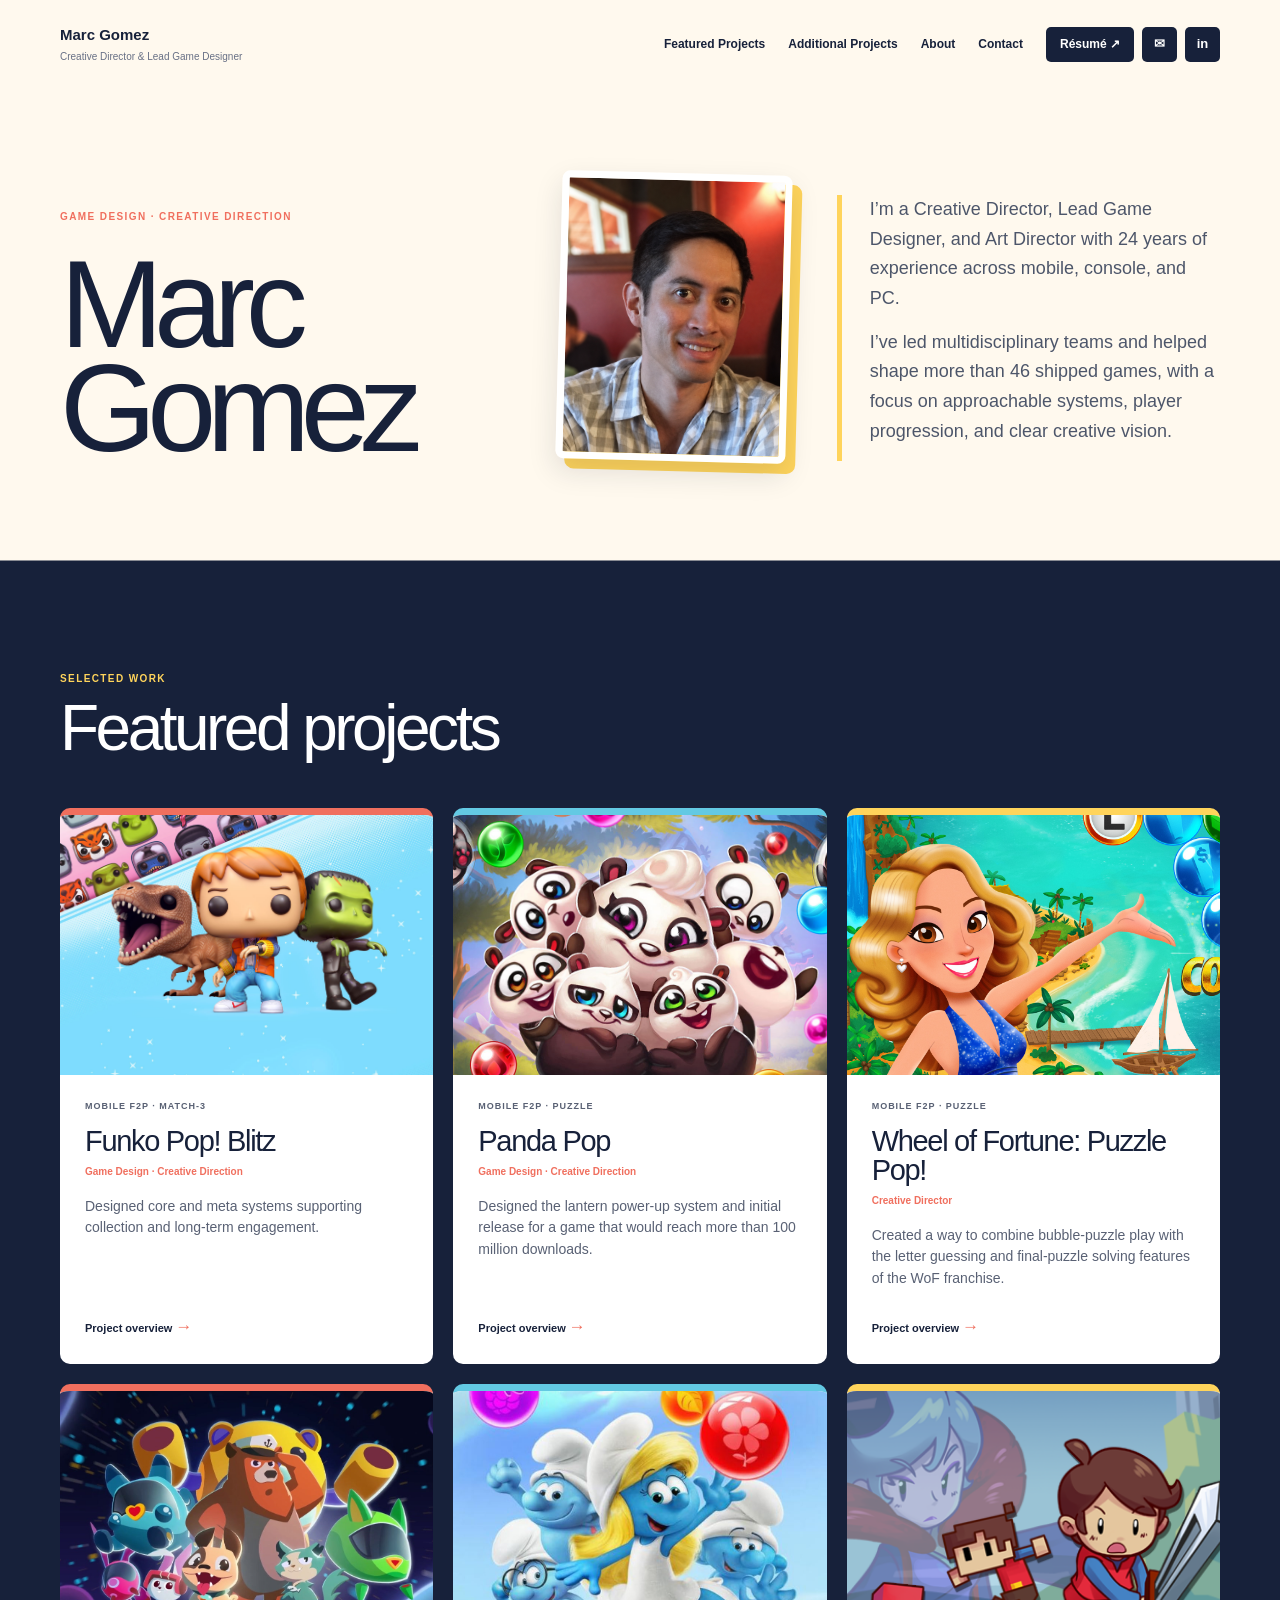
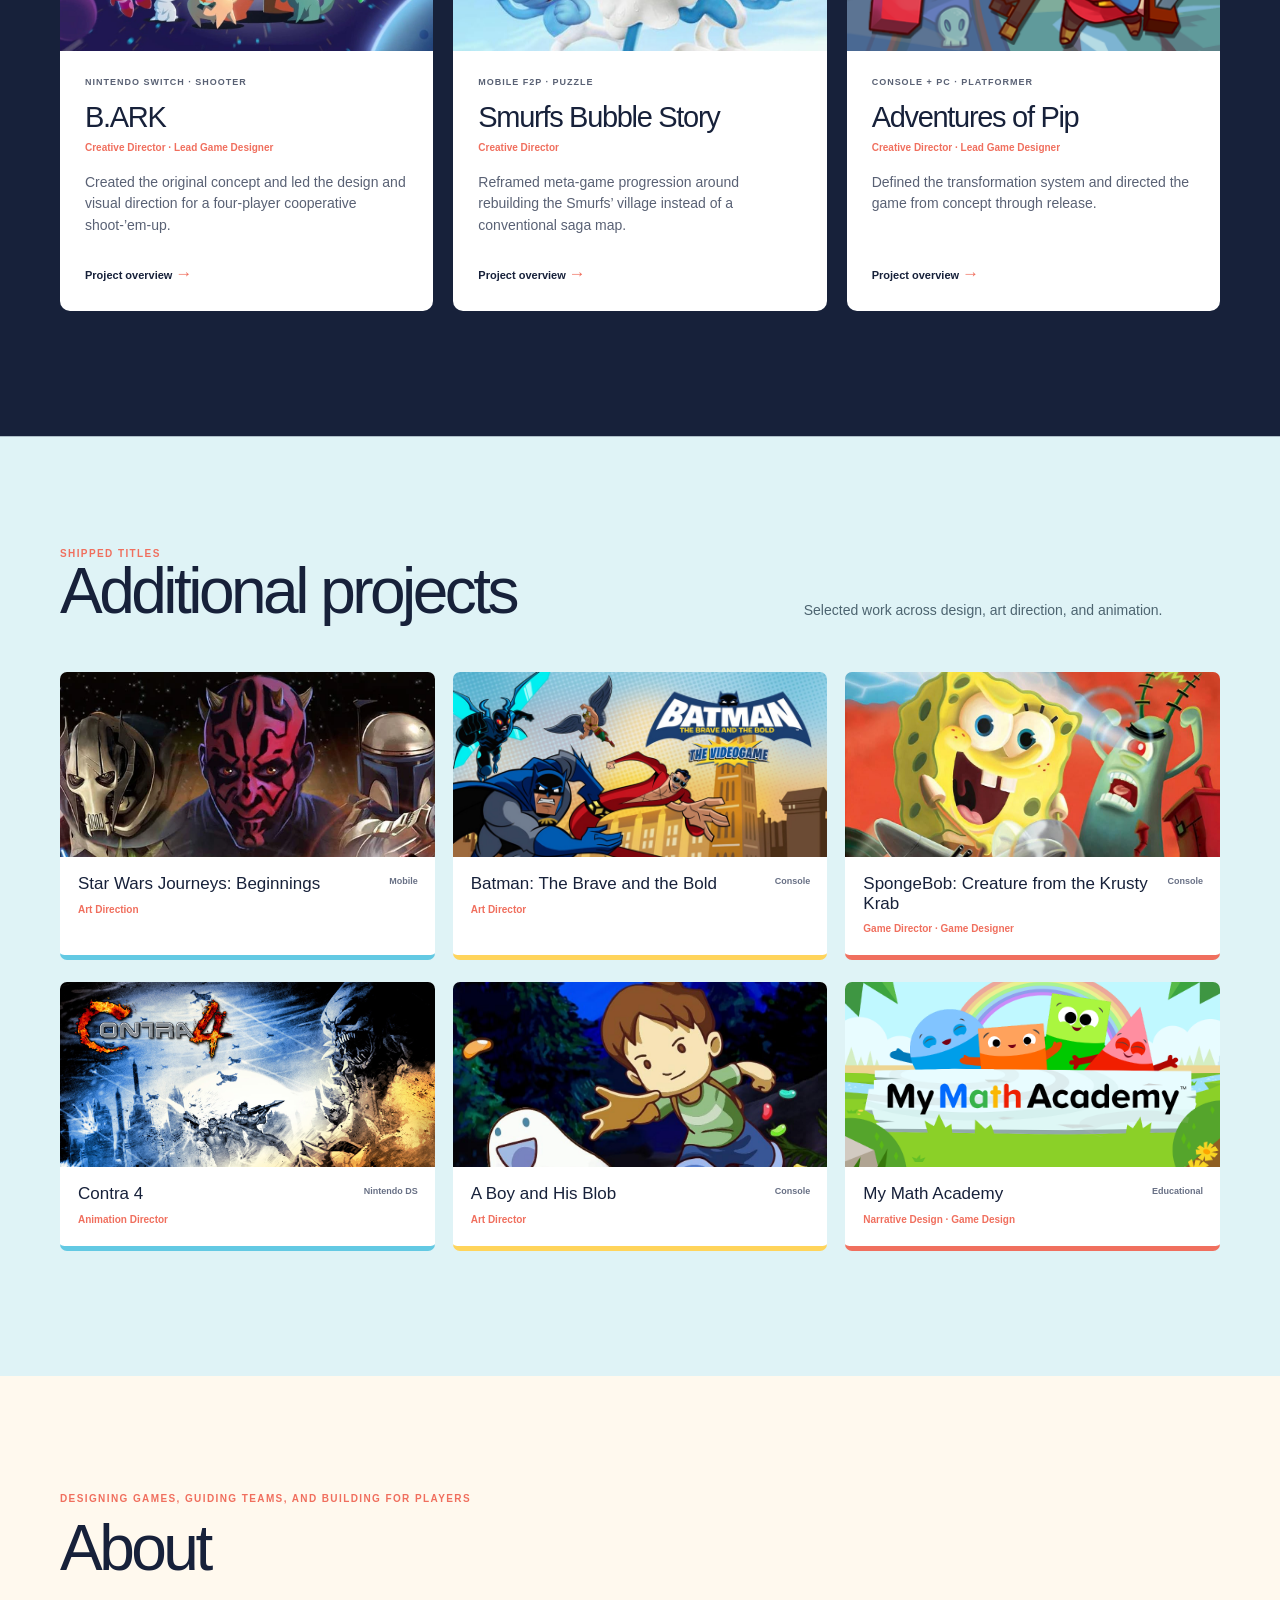
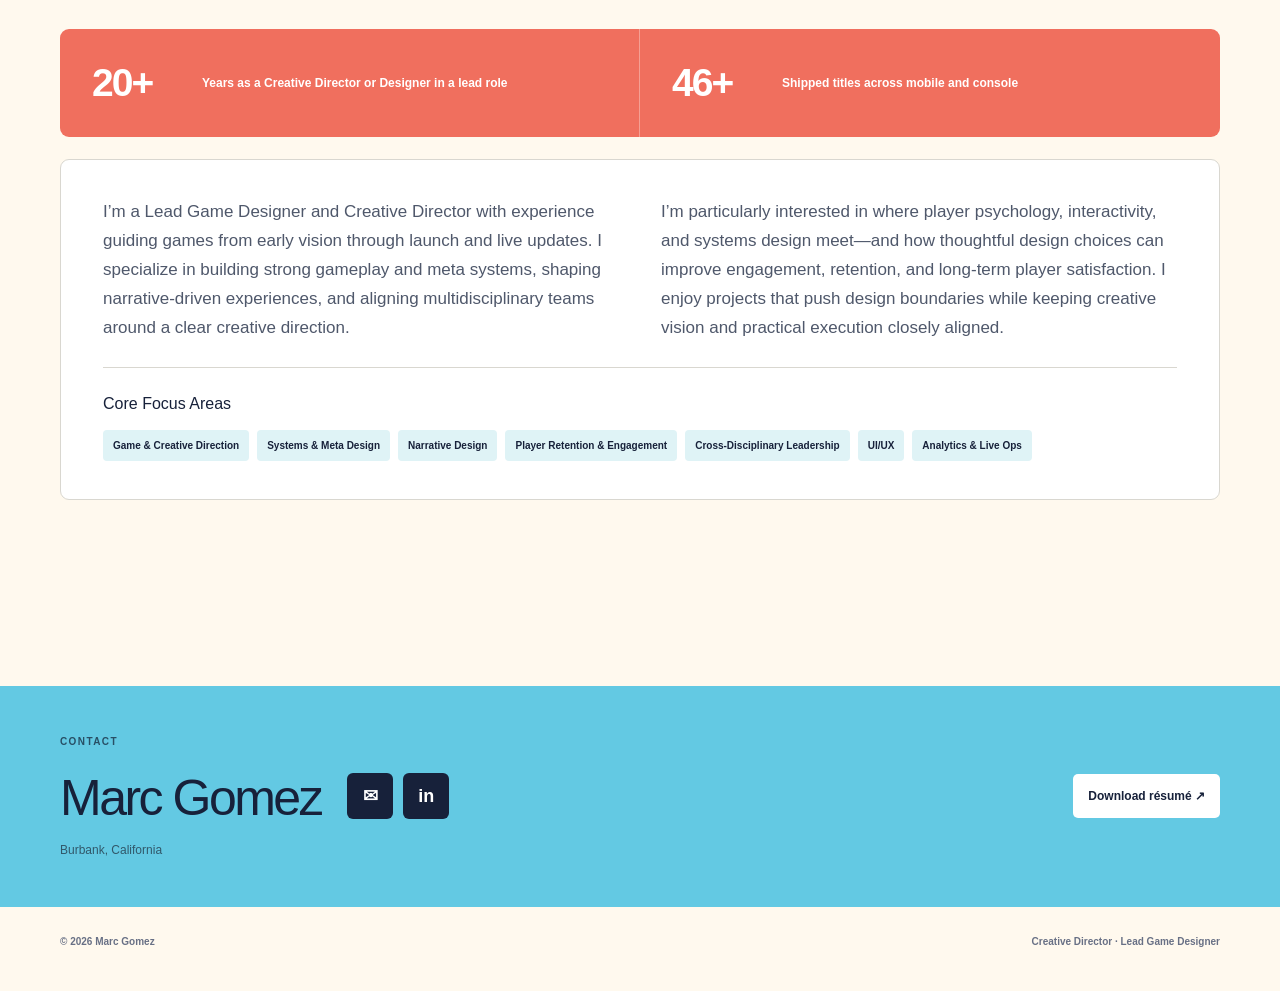
==== commit 8440403c: "Align header action buttons" ====
--- a/index.html
+++ b/index.html
@@ -1,2 +1,2 @@
-<!DOCTYPE html><html lang="en"><head><meta charSet="utf-8"/><meta name="viewport" content="width=device-width, initial-scale=1"/><link rel="preload" href="/marc-gomez-profile.png" as="image"/><link rel="preload" href="/projects/funko-preview-local.jpg" as="image"/><link rel="preload" href="/projects/panda-preview-family.jpg" as="image"/><link rel="preload" href="/projects/wheel-preview-local.jpg" as="image"/><link rel="preload" href="/projects/bark-preview-local.jpg" as="image"/><link rel="preload" href="/projects/smurfs-preview-characters.jpg" as="image"/><link rel="preload" href="/projects/pip-preview-new.png" as="image"/><link rel="preload" href="/projects/starwars.png" as="image"/><link rel="preload" href="/projects/batman.jpg" as="image"/><link rel="preload" href="/projects/spongebob-preview-local.jpg" as="image"/><link rel="stylesheet" href="/assets/index-Y6byrlzu.css" data-rsc-css-href="/assets/index-Y6byrlzu.css" data-precedence="vite-rsc/importer-resources"/><link rel="modulepreload" href="/assets/layout-segment-context-CEGxXNlD.js" crossorigin=""/><link rel="modulepreload" href="/assets/rolldown-runtime-S-ySWqyJ.js" crossorigin=""/><link rel="modulepreload" href="/assets/index-BVW_uxQS.js" crossorigin=""/><link rel="modulepreload" href="/assets/framework-CXnKph_e.js" crossorigin=""/><link rel="modulepreload" href="/assets/analytics-DuMaOo_Z.js" crossorigin=""/><link rel="preload" href="/projects/contra.jpg" as="image"/><link rel="preload" href="/projects/blob-preview-local.jpg" as="image"/><link rel="preload" href="/projects/math-preview-local.png" as="image"/><title>Marc Gomez — Creative Director &amp; Lead Game Designer</title><meta name="description" content="Portfolio of Marc Gomez, a Creative Director, Lead Game Designer, and Art Director with 24 years of experience and 46+ shipped titles across mobile, console, and PC."/><meta name="keywords" content="Marc Gomez,Creative Director,Lead Game Designer,Game Design,Mobile Games,Free-to-Play,Art Director,B.ARK,Panda Pop,Adventures of Pip"/><meta name="author" content="Marc Gomez"/><link rel="author" href="https://marcgomezgames.github.io"/><meta name="creator" content="Marc Gomez"/><meta name="robots" content="index, follow"/><meta property="og:title" content="Marc Gomez — Creative Director &amp; Lead Game Designer"/><meta property="og:description" content="Creative direction and game design across 46+ shipped mobile, console, and PC titles."/><meta property="og:url" content="https://marcgomezgames.github.io/"/><meta property="og:site_name" content="Marc Gomez — Game Design Portfolio"/><meta property="og:type" content="website"/><meta property="og:image" content="https://marcgomezgames.github.io/projects/bark.png"/><meta property="og:image:width" content="1920"/><meta property="og:image:height" content="1080"/><meta property="og:image:alt" content="Marc Gomez game design portfolio"/><meta name="twitter:card" content="summary_large_image"/><meta name="twitter:title" content="Marc Gomez — Creative Director &amp; Lead Game Designer"/><meta name="twitter:description" content="Creative direction and game design across 46+ shipped mobile, console, and PC titles."/><meta name="twitter:image" content="https://marcgomezgames.github.io/projects/bark.png"/><link rel="canonical" href="https://marcgomezgames.github.io/"/><script>self.__VINEXT_RSC_PARAMS__={}</script><script>self.__VINEXT_RSC_NAV__={"pathname":"/","searchParams":[]}</script><link rel="modulepreload" href="/assets/index-BVW_uxQS.js" />
-</head><body><main class="portfolio"><header class="header shell"><a class="identity" href="/"><b>Marc Gomez</b><span>Creative Director &amp; Lead Game Designer</span></a><nav><a href="/#work">Featured Projects</a><a href="/#credits">Additional Projects</a><a href="/#about">About</a><a href="/#contact">Contact</a><a class="resume" href="/Marc_Gomez_Resume_2026.pdf">Résumé ↗</a><span class="header-socials"><a href="mailto:marcyay@gmail.com" aria-label="Email Marc Gomez" title="Email">✉</a><a href="https://www.linkedin.com/in/marc-gomez-a3a6818" target="_blank" rel="noreferrer" aria-label="Marc Gomez on LinkedIn" title="LinkedIn">in</a></span></nav></header><section class="intro shell" id="top"><div><p class="label">GAME DESIGN · CREATIVE DIRECTION</p><h1>Marc Gomez</h1></div><figure class="portrait-slot"><img src="/marc-gomez-profile.png" alt="Marc Gomez"/></figure><div class="intro-copy"><p>I’m a Creative Director, Lead Game Designer, and Art Director with 24 years of experience across mobile, console, and PC.</p><p>I’ve led multidisciplinary teams and helped shape more than 46 shipped games, with a focus on approachable systems, player progression, and clear creative vision.</p></div></section><section class="work shell" id="work"><div class="section-header stacked"><div><p class="label">SELECTED WORK</p><h2>Featured projects</h2></div></div><div class="feature-grid"><a class="feature funko" href="/projects/funko-pop-blitz/"><div class="feature-art"><img src="/projects/funko-preview-local.jpg" alt="Funko Pop! Blitz"/></div><div class="feature-info"><p class="project-type">MOBILE F2P · MATCH-3</p><h3>Funko Pop! Blitz</h3><p class="role">Game Design · Creative Direction</p><p>Designed core and meta systems supporting collection and long-term engagement.</p><span class="project-link">Project overview <b>→</b></span></div></a><a class="feature panda" href="/projects/panda-pop/"><div class="feature-art"><img src="/projects/panda-preview-family.jpg" alt="Panda Pop"/></div><div class="feature-info"><p class="project-type">MOBILE F2P · PUZZLE</p><h3>Panda Pop</h3><p class="role">Game Design · Creative Direction</p><p>Designed the lantern power-up system and initial release for a game that would reach more than 100 million downloads.</p><span class="project-link">Project overview <b>→</b></span></div></a><a class="feature wheel" href="/projects/wheel-of-fortune/"><div class="feature-art"><img src="/projects/wheel-preview-local.jpg" alt="Wheel of Fortune: Puzzle Pop!"/></div><div class="feature-info"><p class="project-type">MOBILE F2P · PUZZLE</p><h3>Wheel of Fortune: Puzzle Pop!</h3><p class="role">Creative Director</p><p>Created a way to combine bubble-puzzle play with the letter guessing and final-puzzle solving features of the WoF franchise.</p><span class="project-link">Project overview <b>→</b></span></div></a><a class="feature bark" href="/projects/bark/"><div class="feature-art"><img src="/projects/bark-preview-local.jpg" alt="B.ARK"/></div><div class="feature-info"><p class="project-type">NINTENDO SWITCH · SHOOTER</p><h3>B.ARK</h3><p class="role">Creative Director · Lead Game Designer</p><p>Created the original concept and led the design and visual direction for a four-player cooperative shoot-’em-up.</p><span class="project-link">Project overview <b>→</b></span></div></a><a class="feature smurfs" href="/projects/smurfs-bubble-story/"><div class="feature-art"><img src="/projects/smurfs-preview-characters.jpg" alt="Smurfs Bubble Story"/></div><div class="feature-info"><p class="project-type">MOBILE F2P · PUZZLE</p><h3>Smurfs Bubble Story</h3><p class="role">Creative Director</p><p>Reframed meta-game progression around rebuilding the Smurfs’ village instead of a conventional saga map.</p><span class="project-link">Project overview <b>→</b></span></div></a><a class="feature pip" href="/projects/adventures-of-pip/"><div class="feature-art"><img src="/projects/pip-preview-new.png" alt="Adventures of Pip"/></div><div class="feature-info"><p class="project-type">CONSOLE + PC · PLATFORMER</p><h3>Adventures of Pip</h3><p class="role">Creative Director · Lead Game Designer</p><p>Defined the transformation system and directed the game from concept through release.</p><span class="project-link">Project overview <b>→</b></span></div></a></div></section><section class="credits" id="credits"><div class="shell"><div class="section-header inline"><div><p class="label">SHIPPED TITLES</p><h2>Additional projects</h2></div><p>Selected work across design, art direction, and animation.</p></div><div class="archive-grid"><article class="archive-card"><div class="archive-art"><img src="/projects/starwars.png" alt="Star Wars Journeys: Beginnings"/></div><div class="archive-info"><h3>Star Wars Journeys: Beginnings</h3><p>Art Direction</p><span>Mobile</span></div></article><article class="archive-card"><div class="archive-art"><img src="/projects/batman.jpg" alt="Batman: The Brave and the Bold"/></div><div class="archive-info"><h3>Batman: The Brave and the Bold</h3><p>Art Director</p><span>Console</span></div></article><article class="archive-card spongebob"><div class="archive-art"><img src="/projects/spongebob-preview-local.jpg" alt="SpongeBob: Creature from the Krusty Krab"/></div><div class="archive-info"><h3>SpongeBob: Creature from the Krusty Krab</h3><p>Game Director · Game Designer</p><span>Console</span></div></article><article class="archive-card"><div class="archive-art"><img src="/projects/contra.jpg" alt="Contra 4"/></div><div class="archive-info"><h3>Contra 4</h3><p>Animation Director</p><span>Nintendo DS</span></div></article><article class="archive-card blob"><div class="archive-art"><img src="/projects/blob-preview-local.jpg" alt="A Boy and His Blob"/></div><div class="archive-info"><h3>A Boy and His Blob</h3><p>Art Director</p><span>Console</span></div></article><article class="archive-card"><div class="archive-art"><img src="/projects/math-preview-local.png" alt="My Math Academy"/></div><div class="archive-info"><h3>My Math Academy</h3><p>Narrative Design · Game Design</p><span>Educational</span></div></article></div></div></section><section class="about shell" id="about"><div class="section-header about-heading"><p class="label">DESIGNING GAMES, GUIDING TEAMS, AND BUILDING FOR PLAYERS</p><h2>About</h2></div><div class="about-grid"><div class="facts"><div><b>20+</b><span>Years as a Creative Director or Designer in a lead role</span></div><div><b>46+</b><span>Shipped titles across mobile and console</span></div></div><div class="bio"><p>I’m a Lead Game Designer and Creative Director with experience guiding games from early vision through launch and live updates. I specialize in building strong gameplay and meta systems, shaping narrative-driven experiences, and aligning multidisciplinary teams around a clear creative direction.</p><p>I’m particularly interested in where player psychology, interactivity, and systems design meet—and how thoughtful design choices can improve engagement, retention, and long-term player satisfaction. I enjoy projects that push design boundaries while keeping creative vision and practical execution closely aligned.</p><div class="focus-area"><h3>Core Focus Areas</h3><div><span>Game &amp; Creative Direction</span><span>Systems &amp; Meta Design</span><span>Narrative Design</span><span>Player Retention &amp; Engagement</span><span>Cross-Disciplinary Leadership</span><span>UI/UX</span><span>Analytics &amp; Live Ops</span></div></div></div><div class="portfolio-links"><a href="/art-direction/">Art Direction portfolio ↗</a><a href="/production/">Production portfolio ↗</a></div></div></section><section class="contact" id="contact"><div class="shell"><div class="contact-identity"><div><p class="label">CONTACT</p><h2>Marc Gomez</h2><p>Burbank, California</p></div><div class="contact-icons"><a href="mailto:marcyay@gmail.com" aria-label="Email Marc Gomez" title="Email">✉</a><a href="https://www.linkedin.com/in/marc-gomez-a3a6818" target="_blank" rel="noreferrer" aria-label="Marc Gomez on LinkedIn" title="LinkedIn">in</a></div></div><div class="contact-actions"><a href="/Marc_Gomez_Resume_2026.pdf">Download résumé <b>↗</b></a></div></div></section><footer class="shell"><p>© 2026 Marc Gomez</p><p>Creative Director · Lead Game Designer</p></footer></main><script id="_R_">import("/assets/index-BVW_uxQS.js")</script></body></html><script>self.__VINEXT_RSC_CHUNKS__=self.__VINEXT_RSC_CHUNKS__||[];self.__VINEXT_RSC_CHUNKS__.push("2:I[\"491d67a9792c\",[],\"Children\",1]\n3:I[\"d4d09d4aa3d5\",[],\"Analytics\",1]\n4:I[\"cfee43ca1bc7\",[],\"LayoutSegmentProvider\",1]\n5:I[\"491d67a9792c\",[],\"Slot\",1]\n6:I[\"5b777958e3fd\",[],\"RedirectBoundary\",1]\n:HL[\"/assets/index-Y6byrlzu.css\",\"style\"]\n")</script><script>self.__VINEXT_RSC_CHUNKS__=self.__VINEXT_RSC_CHUNKS__||[];self.__VINEXT_RSC_CHUNKS__.push("0:{\"__route\":\"route:/\",\"__interceptionContext\":null,\"__layoutIds\":[\"layout:/\"],\"__rootLayout\":\"/\",\"page:/\":\"$L1\",\"layout:/\":[[[[\"$\",\"link\",\"css:/assets/index-Y6byrlzu.css\",{\"rel\":\"stylesheet\",\"precedence\":\"vite-rsc/importer-resources\",\"href\":\"/assets/index-Y6byrlzu.css\",\"data-rsc-css-href\":\"/assets/index-Y6byrlzu.css\"}],\"$undefined\"],[\"$\",\"html\",null,{\"lang\":\"en\",\"children\":[\"$\",\"body\",null,{\"children\":[[\"$\",\"$L2\",null,{}],[\"$\",\"$L3\",null,{}]]}]}]],null],\"route:/\":[[[\"$\",\"meta\",null,{\"charSet\":\"utf-8\"}],[[\"$\",\"title\",\"0\",{\"children\":\"Marc Gomez — Creative Director \u0026 Lead Game Designer\"}],[\"$\",\"meta\",\"1\",{\"name\":\"description\",\"content\":\"Portfolio of Marc Gomez, a Creative Director, Lead Game Designer, and Art Director with 24 years of experience and 46+ shipped titles across mobile, console, and PC.\"}],[\"$\",\"meta\",\"2\",{\"name\":\"keywords\",\"content\":\"Marc Gomez,Creative Director,Lead Game Designer,Game Design,Mobile Games,Free-to-Play,Art Director,B.ARK,Panda Pop,Adventures of Pip\"}],[\"$\",\"meta\",\"3\",{\"name\":\"author\",\"content\":\"Marc Gomez\"}],[\"$\",\"link\",\"4\",{\"rel\":\"author\",\"href\":\"https://marcgomezgames.github.io\"}],[\"$\",\"meta\",\"5\",{\"name\":\"creator\",\"content\":\"Marc Gomez\"}],[\"$\",\"meta\",\"6\",{\"name\":\"robots\",\"content\":\"index, follow\"}],[\"$\",\"meta\",\"7\",{\"property\":\"og:title\",\"content\":\"Marc Gomez — Creative Director \u0026 Lead Game Designer\"}],[\"$\",\"meta\",\"8\",{\"property\":\"og:description\",\"content\":\"Creative direction and game design across 46+ shipped mobile, console, and PC titles.\"}],[\"$\",\"meta\",\"9\",{\"property\":\"og:url\",\"content\":\"https://marcgomezgames.github.io/\"}],[\"$\",\"meta\",\"10\",{\"property\":\"og:site_name\",\"content\":\"Marc Gomez — Game Design Portfolio\"}],[\"$\",\"meta\",\"11\",{\"property\":\"og:type\",\"content\":\"website\"}],[\"$\",\"meta\",\"12\",{\"property\":\"og:image\",\"content\":\"https://marcgomezgames.github.io/projects/bark.png\"}],[\"$\",\"meta\",\"13\",{\"property\":\"og:image:width\",\"content\":\"1920\"}],[\"$\",\"meta\",\"14\",{\"property\":\"og:image:height\",\"content\":\"1080\"}],[\"$\",\"meta\",\"15\",{\"property\":\"og:image:alt\",\"content\":\"Marc Gomez game design portfolio\"}],[\"$\",\"meta\",\"16\",{\"name\":\"twitter:card\",\"content\":\"summary_large_image\"}],[\"$\",\"meta\",\"17\",{\"name\":\"twitter:title\",\"content\":\"Marc Gomez — Creative Director \u0026 Lead Game Designer\"}],[\"$\",\"meta\",\"18\",{\"name\":\"twitter:description\",\"content\":\"Creative direction and game design across 46+ shipped mobile, console, and PC titles.\"}],[\"$\",\"meta\",\"19\",{\"name\":\"twitter:image\",\"content\":\"https://marcgomezgames.github.io/projects/bark.png\"}],[\"$\",\"link\",\"20\",{\"rel\":\"canonical\",\"href\":\"https://marcgomezgames.github.io/\"}]],[[\"$\",\"meta\",\"0\",{\"name\":\"viewport\",\"content\":\"width=device-width, initial-scale=1\"}]]],[\"$\",\"$L4\",null,{\"segmentMap\":{\"children\":[]},\"children\":[\"$\",\"$L5\",null,{\"id\":\"layout:/\",\"parallelSlots\":\"$undefined\",\"children\":[\"$\",\"$L6\",null,{\"children\":[\"$\",\"$L4\",null,{\"segmentMap\":{\"children\":[]},\"children\":[\"$\",\"$L5\",null,{\"id\":\"page:/\"}]}]}]}]}]],\"__layoutFlags\":{\"layout:/\":\"s\"},\"__artifactCompatibility\":{\"schemaVersion\":1,\"graphVersion\":\"app-route-graph:4uhn5s1wvoptc\",\"deploymentVersion\":\"6d4f730e-ccd3-49e8-8dba-3cd8b6720a62\",\"appElementsSchemaVersion\":1,\"rscPayloadSchemaVersion\":1,\"rootBoundaryId\":\"/\",\"renderEpoch\":null}}\n")</script><script>self.__VINEXT_RSC_CHUNKS__=self.__VINEXT_RSC_CHUNKS__||[];self.__VINEXT_RSC_CHUNKS__.push(":HL[\"/marc-gomez-profile.png\",\"image\"]\n:HL[\"/projects/funko-preview-local.jpg\",\"image\"]\n:HL[\"/projects/panda-preview-family.jpg\",\"image\"]\n:HL[\"/projects/wheel-preview-local.jpg\",\"image\"]\n:HL[\"/projects/bark-preview-local.jpg\",\"image\"]\n")</script><script>self.__VINEXT_RSC_CHUNKS__=self.__VINEXT_RSC_CHUNKS__||[];self.__VINEXT_RSC_CHUNKS__.push("1:[\"$\",\"main\",null,{\"className\":\"portfolio\",\"children\":[[\"$\",\"header\",null,{\"className\":\"header shell\",\"children\":[[\"$\",\"a\",null,{\"className\":\"identity\",\"href\":\"/\",\"children\":[[\"$\",\"b\",null,{\"children\":\"Marc Gomez\"}],[\"$\",\"span\",null,{\"children\":\"Creative Director \u0026 Lead Game Designer\"}]]}],[\"$\",\"nav\",null,{\"children\":[[\"$\",\"a\",null,{\"href\":\"/#work\",\"children\":\"Featured Projects\"}],[\"$\",\"a\",null,{\"href\":\"/#credits\",\"children\":\"Additional Projects\"}],[\"$\",\"a\",null,{\"href\":\"/#about\",\"children\":\"About\"}],[\"$\",\"a\",null,{\"href\":\"/#contact\",\"children\":\"Contact\"}],[\"$\",\"a\",null,{\"className\":\"resume\",\"href\":\"/Marc_Gomez_Resume_2026.pdf\",\"children\":\"Résumé ↗\"}],[\"$\",\"span\",null,{\"className\":\"header-socials\",\"children\":[[\"$\",\"a\",null,{\"href\":\"mailto:marcyay@gmail.com\",\"aria-label\":\"Email Marc Gomez\",\"title\":\"Email\",\"children\":\"✉\"}],[\"$\",\"a\",null,{\"href\":\"https://www.linkedin.com/in/marc-gomez-a3a6818\",\"target\":\"_blank\",\"rel\":\"noreferrer\",\"aria-label\":\"Marc Gomez on LinkedIn\",\"title\":\"LinkedIn\",\"children\":\"in\"}]]}]]}]]}],[\"$\",\"section\",null,{\"className\":\"intro shell\",\"id\":\"top\",\"children\":[[\"$\",\"div\",null,{\"children\":[[\"$\",\"p\",null,{\"className\":\"label\",\"children\":\"GAME DESIGN · CREATIVE DIRECTION\"}],[\"$\",\"h1\",null,{\"children\":\"Marc Gomez\"}]]}],[\"$\",\"figure\",null,{\"className\":\"portrait-slot\",\"children\":[\"$\",\"img\",null,{\"src\":\"/marc-gomez-profile.png\",\"alt\":\"Marc Gomez\"}]}],[\"$\",\"div\",null,{\"className\":\"intro-copy\",\"children\":[[\"$\",\"p\",null,{\"children\":\"I’m a Creative Director, Lead Game Designer, and Art Director with 24 years of experience across mobile, console, and PC.\"}],[\"$\",\"p\",null,{\"children\":\"I’ve led multidisciplinary teams and helped shape more than 46 shipped games, with a focus on approachable systems, player progression, and clear creative vision.\"}]]}]]}],[\"$\",\"section\",null,{\"className\":\"work shell\",\"id\":\"work\",\"children\":[[\"$\",\"div\",null,{\"className\":\"section-header stacked\",\"children\":[\"$\",\"div\",null,{\"children\":[[\"$\",\"p\",null,{\"className\":\"label\",\"children\":\"SELECTED WORK\"}],[\"$\",\"h2\",null,{\"children\":\"Featured projects\"}]]}]}],[\"$\",\"div\",null,{\"className\":\"feature-grid\",\"children\":[[\"$\",\"a\",null,{\"className\":\"feature funko\",\"href\":\"/projects/funko-pop-blitz/\",\"children\":[[\"$\",\"div\",null,{\"className\":\"feature-art\",\"children\":[\"$\",\"img\",null,{\"src\":\"/projects/funko-preview-local.jpg\",\"alt\":\"Funko Pop! Blitz\"}]}],[\"$\",\"div\",null,{\"className\":\"feature-info\",\"children\":[[\"$\",\"p\",null,{\"className\":\"project-type\",\"children\":\"MOBILE F2P · MATCH-3\"}],[\"$\",\"h3\",null,{\"children\":\"Funko Pop! Blitz\"}],[\"$\",\"p\",null,{\"className\":\"role\",\"children\":\"Game Design · Creative Direction\"}],[\"$\",\"p\",null,{\"children\":\"Designed core and meta systems supporting collection and long-term engagement.\"}],[\"$\",\"span\",null,{\"className\":\"project-link\",\"children\":[\"Project overview \",[\"$\",\"b\",null,{\"children\":\"→\"}]]}]]}]]}],[\"$\",\"a\",null,{\"className\":\"feature panda\",\"href\":\"/projects/panda-pop/\",\"children\":[[\"$\",\"div\",null,{\"className\":\"feature-art\",\"children\":[\"$\",\"img\",null,{\"src\":\"/projects/panda-preview-family.jpg\",\"alt\":\"Panda Pop\"}]}],[\"$\",\"div\",null,{\"className\":\"feature-info\",\"children\":[[\"$\",\"p\",null,{\"className\":\"project-type\",\"children\":\"MOBILE F2P · PUZZLE\"}],[\"$\",\"h3\",null,{\"children\":\"Panda Pop\"}],[\"$\",\"p\",null,{\"className\":\"role\",\"children\":\"Game Design · Creative Direction\"}],[\"$\",\"p\",null,{\"children\":\"Designed the lantern power-up system and initial release for a game that would reach more than 100 million downloads.\"}],[\"$\",\"span\",null,{\"className\":\"project-link\",\"children\":[\"Project overview \",[\"$\",\"b\",null,{\"children\":\"→\"}]]}]]}]]}],[\"$\",\"a\",null,{\"className\":\"feature wheel\",\"href\":\"/projects/wheel-of-fortune/\",\"children\":[[\"$\",\"div\",null,{\"className\":\"feature-art\",\"children\":[\"$\",\"img\",null,{\"src\":\"/projects/wheel-preview-local.jpg\",\"alt\":\"Wheel of Fortune: Puzzle Pop!\"}]}],[\"$\",\"div\",null,{\"className\":\"feature-info\",\"children\":[[\"$\",\"p\",null,{\"className\":\"project-type\",\"children\":\"MOBILE F2P · PUZZLE\"}],[\"$\",\"h3\",null,{\"children\":\"Wheel of Fortune: Puzzle Pop!\"}],[\"$\",\"p\",null,{\"className\":\"role\",\"children\":\"Creative Director\"}],[\"$\",\"p\",null,{\"children\":\"Created a way to combine bubble-puzzle play with the letter guessing and final-puzzle solving features of the WoF franchise.\"}],[\"$\",\"span\",null,{\"className\":\"project-link\",\"children\":[\"Project overview \",[\"$\",\"b\",null,{\"children\":\"→\"}]]}]]}]]}],[\"$\",\"a\",null,{\"className\":\"feature bark\",\"href\":\"/projects/bark/\",\"children\":[[\"$\",\"div\",null,{\"className\":\"feature-art\",\"children\":[\"$\",\"img\",null,{\"src\":\"/projects/bark-preview-local.jpg\",\"alt\":\"B.ARK\"}]}],\"$L7\"]}],\"$L8\",\"$L9\"]}]]}],\"$La\",\"$Lb\",\"$Lc\",\"$Ld\"]}]\n")</script><script>self.__VINEXT_RSC_CHUNKS__=self.__VINEXT_RSC_CHUNKS__||[];self.__VINEXT_RSC_CHUNKS__.push(":HL[\"/projects/smurfs-preview-characters.jpg\",\"image\"]\n:HL[\"/projects/pip-preview-new.png\",\"image\"]\n:HL[\"/projects/starwars.png\",\"image\"]\n:HL[\"/projects/batman.jpg\",\"image\"]\n:HL[\"/projects/spongebob-preview-local.jpg\",\"image\"]\n:HL[\"/projects/contra.jpg\",\"image\"]\n:HL[\"/projects/blob-preview-local.jpg\",\"image\"]\n:HL[\"/projects/math-preview-local.png\",\"image\"]\n7:[\"$\",\"div\",null,{\"className\":\"feature-info\",\"children\":[[\"$\",\"p\",null,{\"className\":\"project-type\",\"children\":\"NINTENDO SWITCH · SHOOTER\"}],[\"$\",\"h3\",null,{\"children\":\"B.ARK\"}],[\"$\",\"p\",null,{\"className\":\"role\",\"children\":\"Creative Director · Lead Game Designer\"}],[\"$\",\"p\",null,{\"children\":\"Created the original concept and led the design and visual direction for a four-player cooperative shoot-’em-up.\"}],[\"$\",\"span\",null,{\"className\":\"project-link\",\"children\":[\"Project overview \",[\"$\",\"b\",null,{\"children\":\"→\"}]]}]]}]\n8:[\"$\",\"a\",null,{\"className\":\"feature smurfs\",\"href\":\"/projects/smurfs-bubble-story/\",\"children\":[[\"$\",\"div\",null,{\"className\":\"feature-art\",\"children\":[\"$\",\"img\",null,{\"src\":\"/projects/smurfs-preview-characters.jpg\",\"alt\":\"Smurfs Bubble Story\"}]}],[\"$\",\"div\",null,{\"className\":\"feature-info\",\"children\":[[\"$\",\"p\",null,{\"className\":\"project-type\",\"children\":\"MOBILE F2P · PUZZLE\"}],[\"$\",\"h3\",null,{\"children\":\"Smurfs Bubble Story\"}],[\"$\",\"p\",null,{\"className\":\"role\",\"children\":\"Creative Director\"}],[\"$\",\"p\",null,{\"children\":\"Reframed meta-game progression around rebuilding the Smurfs’ village instead of a conventional saga map.\"}],[\"$\",\"span\",null,{\"className\":\"project-link\",\"children\":[\"Project overview \",[\"$\",\"b\",null,{\"children\":\"→\"}]]}]]}]]}]\n")</script><script>self.__VINEXT_RSC_CHUNKS__=self.__VINEXT_RSC_CHUNKS__||[];self.__VINEXT_RSC_CHUNKS__.push("9:[\"$\",\"a\",null,{\"className\":\"feature pip\",\"href\":\"/projects/adventures-of-pip/\",\"children\":[[\"$\",\"div\",null,{\"className\":\"feature-art\",\"children\":[\"$\",\"img\",null,{\"src\":\"/projects/pip-preview-new.png\",\"alt\":\"Adventures of Pip\"}]}],[\"$\",\"div\",null,{\"className\":\"feature-info\",\"children\":[[\"$\",\"p\",null,{\"className\":\"project-type\",\"children\":\"CONSOLE + PC · PLATFORMER\"}],[\"$\",\"h3\",null,{\"children\":\"Adventures of Pip\"}],[\"$\",\"p\",null,{\"className\":\"role\",\"children\":\"Creative Director · Lead Game Designer\"}],[\"$\",\"p\",null,{\"children\":\"Defined the transformation system and directed the game from concept through release.\"}],[\"$\",\"span\",null,{\"className\":\"project-link\",\"children\":[\"Project overview \",[\"$\",\"b\",null,{\"children\":\"→\"}]]}]]}]]}]\n")</script><script>self.__VINEXT_RSC_CHUNKS__=self.__VINEXT_RSC_CHUNKS__||[];self.__VINEXT_RSC_CHUNKS__.push("a:[\"$\",\"section\",null,{\"className\":\"credits\",\"id\":\"credits\",\"children\":[\"$\",\"div\",null,{\"className\":\"shell\",\"children\":[[\"$\",\"div\",null,{\"className\":\"section-header inline\",\"children\":[[\"$\",\"div\",null,{\"children\":[[\"$\",\"p\",null,{\"className\":\"label\",\"children\":\"SHIPPED TITLES\"}],[\"$\",\"h2\",null,{\"children\":\"Additional projects\"}]]}],[\"$\",\"p\",null,{\"children\":\"Selected work across design, art direction, and animation.\"}]]}],[\"$\",\"div\",null,{\"className\":\"archive-grid\",\"children\":[[\"$\",\"article\",\"Star Wars Journeys: Beginnings\",{\"className\":\"archive-card\",\"children\":[[\"$\",\"div\",null,{\"className\":\"archive-art\",\"children\":[\"$\",\"img\",null,{\"src\":\"/projects/starwars.png\",\"alt\":\"Star Wars Journeys: Beginnings\"}]}],[\"$\",\"div\",null,{\"className\":\"archive-info\",\"children\":[[\"$\",\"h3\",null,{\"children\":\"Star Wars Journeys: Beginnings\"}],[\"$\",\"p\",null,{\"children\":\"Art Direction\"}],[\"$\",\"span\",null,{\"children\":\"Mobile\"}]]}]]}],[\"$\",\"article\",\"Batman: The Brave and the Bold\",{\"className\":\"archive-card\",\"children\":[[\"$\",\"div\",null,{\"className\":\"archive-art\",\"children\":[\"$\",\"img\",null,{\"src\":\"/projects/batman.jpg\",\"alt\":\"Batman: The Brave and the Bold\"}]}],[\"$\",\"div\",null,{\"className\":\"archive-info\",\"children\":[[\"$\",\"h3\",null,{\"children\":\"Batman: The Brave and the Bold\"}],[\"$\",\"p\",null,{\"children\":\"Art Director\"}],[\"$\",\"span\",null,{\"children\":\"Console\"}]]}]]}],[\"$\",\"article\",\"SpongeBob: Creature from the Krusty Krab\",{\"className\":\"archive-card spongebob\",\"children\":[[\"$\",\"div\",null,{\"className\":\"archive-art\",\"children\":[\"$\",\"img\",null,{\"src\":\"/projects/spongebob-preview-local.jpg\",\"alt\":\"SpongeBob: Creature from the Krusty Krab\"}]}],[\"$\",\"div\",null,{\"className\":\"archive-info\",\"children\":[[\"$\",\"h3\",null,{\"children\":\"SpongeBob: Creature from the Krusty Krab\"}],[\"$\",\"p\",null,{\"children\":\"Game Director · Game Designer\"}],[\"$\",\"span\",null,{\"children\":\"Console\"}]]}]]}],[\"$\",\"article\",\"Contra 4\",{\"className\":\"archive-card\",\"children\":[[\"$\",\"div\",null,{\"className\":\"archive-art\",\"children\":[\"$\",\"img\",null,{\"src\":\"/projects/contra.jpg\",\"alt\":\"Contra 4\"}]}],[\"$\",\"div\",null,{\"className\":\"archive-info\",\"children\":[[\"$\",\"h3\",null,{\"children\":\"Contra 4\"}],[\"$\",\"p\",null,{\"children\":\"Animation Director\"}],[\"$\",\"span\",null,{\"children\":\"Nintendo DS\"}]]}]]}],[\"$\",\"article\",\"A Boy and His Blob\",{\"className\":\"archive-card blob\",\"children\":[[\"$\",\"div\",null,{\"className\":\"archive-art\",\"children\":[\"$\",\"img\",null,{\"src\":\"/projects/blob-preview-local.jpg\",\"alt\":\"A Boy and His Blob\"}]}],[\"$\",\"div\",null,{\"className\":\"archive-info\",\"children\":[[\"$\",\"h3\",null,{\"children\":\"A Boy and His Blob\"}],[\"$\",\"p\",null,{\"children\":\"Art Director\"}],[\"$\",\"span\",null,{\"children\":\"Console\"}]]}]]}],[\"$\",\"article\",\"My Math Academy\",{\"className\":\"archive-card\",\"children\":[[\"$\",\"div\",null,{\"className\":\"archive-art\",\"children\":[\"$\",\"img\",null,{\"src\":\"/projects/math-preview-local.png\",\"alt\":\"My Math Academy\"}]}],[\"$\",\"div\",null,{\"className\":\"archive-info\",\"children\":[[\"$\",\"h3\",null,{\"children\":\"My Math Academy\"}],[\"$\",\"p\",null,{\"children\":\"Narrative Design · Game Design\"}],[\"$\",\"span\",null,{\"children\":\"Educational\"}]]}]]}]]}]]}]}]\n")</script><script>self.__VINEXT_RSC_CHUNKS__=self.__VINEXT_RSC_CHUNKS__||[];self.__VINEXT_RSC_CHUNKS__.push("b:[\"$\",\"section\",null,{\"className\":\"about shell\",\"id\":\"about\",\"children\":[[\"$\",\"div\",null,{\"className\":\"section-header about-heading\",\"children\":[[\"$\",\"p\",null,{\"className\":\"label\",\"children\":\"DESIGNING GAMES, GUIDING TEAMS, AND BUILDING FOR PLAYERS\"}],[\"$\",\"h2\",null,{\"children\":\"About\"}]]}],[\"$\",\"div\",null,{\"className\":\"about-grid\",\"children\":[[\"$\",\"div\",null,{\"className\":\"facts\",\"children\":[[\"$\",\"div\",null,{\"children\":[[\"$\",\"b\",null,{\"children\":\"20+\"}],[\"$\",\"span\",null,{\"children\":\"Years as a Creative Director or Designer in a lead role\"}]]}],[\"$\",\"div\",null,{\"children\":[[\"$\",\"b\",null,{\"children\":\"46+\"}],[\"$\",\"span\",null,{\"children\":\"Shipped titles across mobile and console\"}]]}]]}],[\"$\",\"div\",null,{\"className\":\"bio\",\"children\":[[\"$\",\"p\",null,{\"children\":\"I’m a Lead Game Designer and Creative Director with experience guiding games from early vision through launch and live updates. I specialize in building strong gameplay and meta systems, shaping narrative-driven experiences, and aligning multidisciplinary teams around a clear creative direction.\"}],[\"$\",\"p\",null,{\"children\":\"I’m particularly interested in where player psychology, interactivity, and systems design meet—and how thoughtful design choices can improve engagement, retention, and long-term player satisfaction. I enjoy projects that push design boundaries while keeping creative vision and practical execution closely aligned.\"}],[\"$\",\"div\",null,{\"className\":\"focus-area\",\"children\":[[\"$\",\"h3\",null,{\"children\":\"Core Focus Areas\"}],[\"$\",\"div\",null,{\"children\":[[\"$\",\"span\",null,{\"children\":\"Game \u0026 Creative Direction\"}],[\"$\",\"span\",null,{\"children\":\"Systems \u0026 Meta Design\"}],[\"$\",\"span\",null,{\"children\":\"Narrative Design\"}],[\"$\",\"span\",null,{\"children\":\"Player Retention \u0026 Engagement\"}],[\"$\",\"span\",null,{\"children\":\"Cross-Disciplinary Leadership\"}],[\"$\",\"span\",null,{\"children\":\"UI/UX\"}],[\"$\",\"span\",null,{\"children\":\"Analytics \u0026 Live Ops\"}]]}]]}]]}],[\"$\",\"div\",null,{\"className\":\"portfolio-links\",\"children\":[[\"$\",\"a\",null,{\"href\":\"/art-direction/\",\"children\":\"Art Direction portfolio ↗\"}],[\"$\",\"a\",null,{\"href\":\"/production/\",\"children\":\"Production portfolio ↗\"}]]}]]}]]}]\n")</script><script>self.__VINEXT_RSC_CHUNKS__=self.__VINEXT_RSC_CHUNKS__||[];self.__VINEXT_RSC_CHUNKS__.push("c:[\"$\",\"section\",null,{\"className\":\"contact\",\"id\":\"contact\",\"children\":[\"$\",\"div\",null,{\"className\":\"shell\",\"children\":[[\"$\",\"div\",null,{\"className\":\"contact-identity\",\"children\":[[\"$\",\"div\",null,{\"children\":[[\"$\",\"p\",null,{\"className\":\"label\",\"children\":\"CONTACT\"}],[\"$\",\"h2\",null,{\"children\":\"Marc Gomez\"}],[\"$\",\"p\",null,{\"children\":\"Burbank, California\"}]]}],[\"$\",\"div\",null,{\"className\":\"contact-icons\",\"children\":[[\"$\",\"a\",null,{\"href\":\"mailto:marcyay@gmail.com\",\"aria-label\":\"Email Marc Gomez\",\"title\":\"Email\",\"children\":\"✉\"}],[\"$\",\"a\",null,{\"href\":\"https://www.linkedin.com/in/marc-gomez-a3a6818\",\"target\":\"_blank\",\"rel\":\"noreferrer\",\"aria-label\":\"Marc Gomez on LinkedIn\",\"title\":\"LinkedIn\",\"children\":\"in\"}]]}]]}],[\"$\",\"div\",null,{\"className\":\"contact-actions\",\"children\":[\"$\",\"a\",null,{\"href\":\"/Marc_Gomez_Resume_2026.pdf\",\"children\":[\"Download résumé \",[\"$\",\"b\",null,{\"children\":\"↗\"}]]}]}]]}]}]\nd:[\"$\",\"footer\",null,{\"className\":\"shell\",\"children\":[[\"$\",\"p\",null,{\"children\":\"© 2026 Marc Gomez\"}],[\"$\",\"p\",null,{\"children\":\"Creative Director · Lead Game Designer\"}]]}]\n")</script><script>self.__VINEXT_RSC_DONE__=true</script>+<!DOCTYPE html><html lang="en"><head><meta charSet="utf-8"/><meta name="viewport" content="width=device-width, initial-scale=1"/><link rel="preload" href="/marc-gomez-profile.png" as="image"/><link rel="preload" href="/projects/funko-preview-local.jpg" as="image"/><link rel="preload" href="/projects/panda-preview-family.jpg" as="image"/><link rel="preload" href="/projects/wheel-preview-local.jpg" as="image"/><link rel="preload" href="/projects/bark-preview-local.jpg" as="image"/><link rel="preload" href="/projects/smurfs-preview-characters.jpg" as="image"/><link rel="preload" href="/projects/pip-preview-new.png" as="image"/><link rel="preload" href="/projects/starwars.png" as="image"/><link rel="preload" href="/projects/batman.jpg" as="image"/><link rel="preload" href="/projects/spongebob-preview-local.jpg" as="image"/><link rel="stylesheet" href="/assets/index-vRZvKCHO.css" data-rsc-css-href="/assets/index-vRZvKCHO.css" data-precedence="vite-rsc/importer-resources"/><link rel="modulepreload" href="/assets/layout-segment-context-CEGxXNlD.js" crossorigin=""/><link rel="modulepreload" href="/assets/rolldown-runtime-S-ySWqyJ.js" crossorigin=""/><link rel="modulepreload" href="/assets/index-BVW_uxQS.js" crossorigin=""/><link rel="modulepreload" href="/assets/framework-CXnKph_e.js" crossorigin=""/><link rel="modulepreload" href="/assets/analytics-DuMaOo_Z.js" crossorigin=""/><link rel="preload" href="/projects/contra.jpg" as="image"/><link rel="preload" href="/projects/blob-preview-local.jpg" as="image"/><link rel="preload" href="/projects/math-preview-local.png" as="image"/><title>Marc Gomez — Creative Director &amp; Lead Game Designer</title><meta name="description" content="Portfolio of Marc Gomez, a Creative Director, Lead Game Designer, and Art Director with 24 years of experience and 46+ shipped titles across mobile, console, and PC."/><meta name="keywords" content="Marc Gomez,Creative Director,Lead Game Designer,Game Design,Mobile Games,Free-to-Play,Art Director,B.ARK,Panda Pop,Adventures of Pip"/><meta name="author" content="Marc Gomez"/><link rel="author" href="https://marcgomezgames.github.io"/><meta name="creator" content="Marc Gomez"/><meta name="robots" content="index, follow"/><meta property="og:title" content="Marc Gomez — Creative Director &amp; Lead Game Designer"/><meta property="og:description" content="Creative direction and game design across 46+ shipped mobile, console, and PC titles."/><meta property="og:url" content="https://marcgomezgames.github.io/"/><meta property="og:site_name" content="Marc Gomez — Game Design Portfolio"/><meta property="og:type" content="website"/><meta property="og:image" content="https://marcgomezgames.github.io/projects/bark.png"/><meta property="og:image:width" content="1920"/><meta property="og:image:height" content="1080"/><meta property="og:image:alt" content="Marc Gomez game design portfolio"/><meta name="twitter:card" content="summary_large_image"/><meta name="twitter:title" content="Marc Gomez — Creative Director &amp; Lead Game Designer"/><meta name="twitter:description" content="Creative direction and game design across 46+ shipped mobile, console, and PC titles."/><meta name="twitter:image" content="https://marcgomezgames.github.io/projects/bark.png"/><link rel="canonical" href="https://marcgomezgames.github.io/"/><script>self.__VINEXT_RSC_PARAMS__={}</script><script>self.__VINEXT_RSC_NAV__={"pathname":"/","searchParams":[]}</script><link rel="modulepreload" href="/assets/index-BVW_uxQS.js" />
+</head><body><main class="portfolio"><header class="header shell"><a class="identity" href="/"><b>Marc Gomez</b><span>Creative Director &amp; Lead Game Designer</span></a><nav><a href="/#work">Featured Projects</a><a href="/#credits">Additional Projects</a><a href="/#about">About</a><a href="/#contact">Contact</a><span class="header-actions"><a class="resume" href="/Marc_Gomez_Resume_2026.pdf">Résumé ↗</a><a class="header-social" href="mailto:marcyay@gmail.com" aria-label="Email Marc Gomez" title="Email">✉</a><a class="header-social" href="https://www.linkedin.com/in/marc-gomez-a3a6818" target="_blank" rel="noreferrer" aria-label="Marc Gomez on LinkedIn" title="LinkedIn">in</a></span></nav></header><section class="intro shell" id="top"><div><p class="label">GAME DESIGN · CREATIVE DIRECTION</p><h1>Marc Gomez</h1></div><figure class="portrait-slot"><img src="/marc-gomez-profile.png" alt="Marc Gomez"/></figure><div class="intro-copy"><p>I’m a Creative Director, Lead Game Designer, and Art Director with 24 years of experience across mobile, console, and PC.</p><p>I’ve led multidisciplinary teams and helped shape more than 46 shipped games, with a focus on approachable systems, player progression, and clear creative vision.</p></div></section><section class="work shell" id="work"><div class="section-header stacked"><div><p class="label">SELECTED WORK</p><h2>Featured projects</h2></div></div><div class="feature-grid"><a class="feature funko" href="/projects/funko-pop-blitz/"><div class="feature-art"><img src="/projects/funko-preview-local.jpg" alt="Funko Pop! Blitz"/></div><div class="feature-info"><p class="project-type">MOBILE F2P · MATCH-3</p><h3>Funko Pop! Blitz</h3><p class="role">Game Design · Creative Direction</p><p>Designed core and meta systems supporting collection and long-term engagement.</p><span class="project-link">Project overview <b>→</b></span></div></a><a class="feature panda" href="/projects/panda-pop/"><div class="feature-art"><img src="/projects/panda-preview-family.jpg" alt="Panda Pop"/></div><div class="feature-info"><p class="project-type">MOBILE F2P · PUZZLE</p><h3>Panda Pop</h3><p class="role">Game Design · Creative Direction</p><p>Designed the lantern power-up system and initial release for a game that would reach more than 100 million downloads.</p><span class="project-link">Project overview <b>→</b></span></div></a><a class="feature wheel" href="/projects/wheel-of-fortune/"><div class="feature-art"><img src="/projects/wheel-preview-local.jpg" alt="Wheel of Fortune: Puzzle Pop!"/></div><div class="feature-info"><p class="project-type">MOBILE F2P · PUZZLE</p><h3>Wheel of Fortune: Puzzle Pop!</h3><p class="role">Creative Director</p><p>Created a way to combine bubble-puzzle play with the letter guessing and final-puzzle solving features of the WoF franchise.</p><span class="project-link">Project overview <b>→</b></span></div></a><a class="feature bark" href="/projects/bark/"><div class="feature-art"><img src="/projects/bark-preview-local.jpg" alt="B.ARK"/></div><div class="feature-info"><p class="project-type">NINTENDO SWITCH · SHOOTER</p><h3>B.ARK</h3><p class="role">Creative Director · Lead Game Designer</p><p>Created the original concept and led the design and visual direction for a four-player cooperative shoot-’em-up.</p><span class="project-link">Project overview <b>→</b></span></div></a><a class="feature smurfs" href="/projects/smurfs-bubble-story/"><div class="feature-art"><img src="/projects/smurfs-preview-characters.jpg" alt="Smurfs Bubble Story"/></div><div class="feature-info"><p class="project-type">MOBILE F2P · PUZZLE</p><h3>Smurfs Bubble Story</h3><p class="role">Creative Director</p><p>Reframed meta-game progression around rebuilding the Smurfs’ village instead of a conventional saga map.</p><span class="project-link">Project overview <b>→</b></span></div></a><a class="feature pip" href="/projects/adventures-of-pip/"><div class="feature-art"><img src="/projects/pip-preview-new.png" alt="Adventures of Pip"/></div><div class="feature-info"><p class="project-type">CONSOLE + PC · PLATFORMER</p><h3>Adventures of Pip</h3><p class="role">Creative Director · Lead Game Designer</p><p>Defined the transformation system and directed the game from concept through release.</p><span class="project-link">Project overview <b>→</b></span></div></a></div></section><section class="credits" id="credits"><div class="shell"><div class="section-header inline"><div><p class="label">SHIPPED TITLES</p><h2>Additional projects</h2></div><p>Selected work across design, art direction, and animation.</p></div><div class="archive-grid"><article class="archive-card"><div class="archive-art"><img src="/projects/starwars.png" alt="Star Wars Journeys: Beginnings"/></div><div class="archive-info"><h3>Star Wars Journeys: Beginnings</h3><p>Art Direction</p><span>Mobile</span></div></article><article class="archive-card"><div class="archive-art"><img src="/projects/batman.jpg" alt="Batman: The Brave and the Bold"/></div><div class="archive-info"><h3>Batman: The Brave and the Bold</h3><p>Art Director</p><span>Console</span></div></article><article class="archive-card spongebob"><div class="archive-art"><img src="/projects/spongebob-preview-local.jpg" alt="SpongeBob: Creature from the Krusty Krab"/></div><div class="archive-info"><h3>SpongeBob: Creature from the Krusty Krab</h3><p>Game Director · Game Designer</p><span>Console</span></div></article><article class="archive-card"><div class="archive-art"><img src="/projects/contra.jpg" alt="Contra 4"/></div><div class="archive-info"><h3>Contra 4</h3><p>Animation Director</p><span>Nintendo DS</span></div></article><article class="archive-card blob"><div class="archive-art"><img src="/projects/blob-preview-local.jpg" alt="A Boy and His Blob"/></div><div class="archive-info"><h3>A Boy and His Blob</h3><p>Art Director</p><span>Console</span></div></article><article class="archive-card"><div class="archive-art"><img src="/projects/math-preview-local.png" alt="My Math Academy"/></div><div class="archive-info"><h3>My Math Academy</h3><p>Narrative Design · Game Design</p><span>Educational</span></div></article></div></div></section><section class="about shell" id="about"><div class="section-header about-heading"><p class="label">DESIGNING GAMES, GUIDING TEAMS, AND BUILDING FOR PLAYERS</p><h2>About</h2></div><div class="about-grid"><div class="facts"><div><b>20+</b><span>Years as a Creative Director or Designer in a lead role</span></div><div><b>46+</b><span>Shipped titles across mobile and console</span></div></div><div class="bio"><p>I’m a Lead Game Designer and Creative Director with experience guiding games from early vision through launch and live updates. I specialize in building strong gameplay and meta systems, shaping narrative-driven experiences, and aligning multidisciplinary teams around a clear creative direction.</p><p>I’m particularly interested in where player psychology, interactivity, and systems design meet—and how thoughtful design choices can improve engagement, retention, and long-term player satisfaction. I enjoy projects that push design boundaries while keeping creative vision and practical execution closely aligned.</p><div class="focus-area"><h3>Core Focus Areas</h3><div><span>Game &amp; Creative Direction</span><span>Systems &amp; Meta Design</span><span>Narrative Design</span><span>Player Retention &amp; Engagement</span><span>Cross-Disciplinary Leadership</span><span>UI/UX</span><span>Analytics &amp; Live Ops</span></div></div></div><div class="portfolio-links"><a href="/art-direction/">Art Direction portfolio ↗</a><a href="/production/">Production portfolio ↗</a></div></div></section><section class="contact" id="contact"><div class="shell"><div class="contact-identity"><div><p class="label">CONTACT</p><h2>Marc Gomez</h2><p>Burbank, California</p></div><div class="contact-icons"><a href="mailto:marcyay@gmail.com" aria-label="Email Marc Gomez" title="Email">✉</a><a href="https://www.linkedin.com/in/marc-gomez-a3a6818" target="_blank" rel="noreferrer" aria-label="Marc Gomez on LinkedIn" title="LinkedIn">in</a></div></div><div class="contact-actions"><a href="/Marc_Gomez_Resume_2026.pdf">Download résumé <b>↗</b></a></div></div></section><footer class="shell"><p>© 2026 Marc Gomez</p><p>Creative Director · Lead Game Designer</p></footer></main><script id="_R_">import("/assets/index-BVW_uxQS.js")</script></body></html><script>self.__VINEXT_RSC_CHUNKS__=self.__VINEXT_RSC_CHUNKS__||[];self.__VINEXT_RSC_CHUNKS__.push("2:I[\"491d67a9792c\",[],\"Children\",1]\n3:I[\"d4d09d4aa3d5\",[],\"Analytics\",1]\n4:I[\"cfee43ca1bc7\",[],\"LayoutSegmentProvider\",1]\n5:I[\"491d67a9792c\",[],\"Slot\",1]\n6:I[\"5b777958e3fd\",[],\"RedirectBoundary\",1]\n:HL[\"/assets/index-vRZvKCHO.css\",\"style\"]\n")</script><script>self.__VINEXT_RSC_CHUNKS__=self.__VINEXT_RSC_CHUNKS__||[];self.__VINEXT_RSC_CHUNKS__.push("0:{\"__route\":\"route:/\",\"__interceptionContext\":null,\"__layoutIds\":[\"layout:/\"],\"__rootLayout\":\"/\",\"page:/\":\"$L1\",\"layout:/\":[[[[\"$\",\"link\",\"css:/assets/index-vRZvKCHO.css\",{\"rel\":\"stylesheet\",\"precedence\":\"vite-rsc/importer-resources\",\"href\":\"/assets/index-vRZvKCHO.css\",\"data-rsc-css-href\":\"/assets/index-vRZvKCHO.css\"}],\"$undefined\"],[\"$\",\"html\",null,{\"lang\":\"en\",\"children\":[\"$\",\"body\",null,{\"children\":[[\"$\",\"$L2\",null,{}],[\"$\",\"$L3\",null,{}]]}]}]],null],\"route:/\":[[[\"$\",\"meta\",null,{\"charSet\":\"utf-8\"}],[[\"$\",\"title\",\"0\",{\"children\":\"Marc Gomez — Creative Director \u0026 Lead Game Designer\"}],[\"$\",\"meta\",\"1\",{\"name\":\"description\",\"content\":\"Portfolio of Marc Gomez, a Creative Director, Lead Game Designer, and Art Director with 24 years of experience and 46+ shipped titles across mobile, console, and PC.\"}],[\"$\",\"meta\",\"2\",{\"name\":\"keywords\",\"content\":\"Marc Gomez,Creative Director,Lead Game Designer,Game Design,Mobile Games,Free-to-Play,Art Director,B.ARK,Panda Pop,Adventures of Pip\"}],[\"$\",\"meta\",\"3\",{\"name\":\"author\",\"content\":\"Marc Gomez\"}],[\"$\",\"link\",\"4\",{\"rel\":\"author\",\"href\":\"https://marcgomezgames.github.io\"}],[\"$\",\"meta\",\"5\",{\"name\":\"creator\",\"content\":\"Marc Gomez\"}],[\"$\",\"meta\",\"6\",{\"name\":\"robots\",\"content\":\"index, follow\"}],[\"$\",\"meta\",\"7\",{\"property\":\"og:title\",\"content\":\"Marc Gomez — Creative Director \u0026 Lead Game Designer\"}],[\"$\",\"meta\",\"8\",{\"property\":\"og:description\",\"content\":\"Creative direction and game design across 46+ shipped mobile, console, and PC titles.\"}],[\"$\",\"meta\",\"9\",{\"property\":\"og:url\",\"content\":\"https://marcgomezgames.github.io/\"}],[\"$\",\"meta\",\"10\",{\"property\":\"og:site_name\",\"content\":\"Marc Gomez — Game Design Portfolio\"}],[\"$\",\"meta\",\"11\",{\"property\":\"og:type\",\"content\":\"website\"}],[\"$\",\"meta\",\"12\",{\"property\":\"og:image\",\"content\":\"https://marcgomezgames.github.io/projects/bark.png\"}],[\"$\",\"meta\",\"13\",{\"property\":\"og:image:width\",\"content\":\"1920\"}],[\"$\",\"meta\",\"14\",{\"property\":\"og:image:height\",\"content\":\"1080\"}],[\"$\",\"meta\",\"15\",{\"property\":\"og:image:alt\",\"content\":\"Marc Gomez game design portfolio\"}],[\"$\",\"meta\",\"16\",{\"name\":\"twitter:card\",\"content\":\"summary_large_image\"}],[\"$\",\"meta\",\"17\",{\"name\":\"twitter:title\",\"content\":\"Marc Gomez — Creative Director \u0026 Lead Game Designer\"}],[\"$\",\"meta\",\"18\",{\"name\":\"twitter:description\",\"content\":\"Creative direction and game design across 46+ shipped mobile, console, and PC titles.\"}],[\"$\",\"meta\",\"19\",{\"name\":\"twitter:image\",\"content\":\"https://marcgomezgames.github.io/projects/bark.png\"}],[\"$\",\"link\",\"20\",{\"rel\":\"canonical\",\"href\":\"https://marcgomezgames.github.io/\"}]],[[\"$\",\"meta\",\"0\",{\"name\":\"viewport\",\"content\":\"width=device-width, initial-scale=1\"}]]],[\"$\",\"$L4\",null,{\"segmentMap\":{\"children\":[]},\"children\":[\"$\",\"$L5\",null,{\"id\":\"layout:/\",\"parallelSlots\":\"$undefined\",\"children\":[\"$\",\"$L6\",null,{\"children\":[\"$\",\"$L4\",null,{\"segmentMap\":{\"children\":[]},\"children\":[\"$\",\"$L5\",null,{\"id\":\"page:/\"}]}]}]}]}]],\"__layoutFlags\":{\"layout:/\":\"s\"},\"__artifactCompatibility\":{\"schemaVersion\":1,\"graphVersion\":\"app-route-graph:4uhn5s1wvoptc\",\"deploymentVersion\":\"ea9d1d88-cbc5-4e6a-bf60-95cdc4b69951\",\"appElementsSchemaVersion\":1,\"rscPayloadSchemaVersion\":1,\"rootBoundaryId\":\"/\",\"renderEpoch\":null}}\n")</script><script>self.__VINEXT_RSC_CHUNKS__=self.__VINEXT_RSC_CHUNKS__||[];self.__VINEXT_RSC_CHUNKS__.push(":HL[\"/marc-gomez-profile.png\",\"image\"]\n:HL[\"/projects/funko-preview-local.jpg\",\"image\"]\n:HL[\"/projects/panda-preview-family.jpg\",\"image\"]\n:HL[\"/projects/wheel-preview-local.jpg\",\"image\"]\n")</script><script>self.__VINEXT_RSC_CHUNKS__=self.__VINEXT_RSC_CHUNKS__||[];self.__VINEXT_RSC_CHUNKS__.push("1:[\"$\",\"main\",null,{\"className\":\"portfolio\",\"children\":[[\"$\",\"header\",null,{\"className\":\"header shell\",\"children\":[[\"$\",\"a\",null,{\"className\":\"identity\",\"href\":\"/\",\"children\":[[\"$\",\"b\",null,{\"children\":\"Marc Gomez\"}],[\"$\",\"span\",null,{\"children\":\"Creative Director \u0026 Lead Game Designer\"}]]}],[\"$\",\"nav\",null,{\"children\":[[\"$\",\"a\",null,{\"href\":\"/#work\",\"children\":\"Featured Projects\"}],[\"$\",\"a\",null,{\"href\":\"/#credits\",\"children\":\"Additional Projects\"}],[\"$\",\"a\",null,{\"href\":\"/#about\",\"children\":\"About\"}],[\"$\",\"a\",null,{\"href\":\"/#contact\",\"children\":\"Contact\"}],[\"$\",\"span\",null,{\"className\":\"header-actions\",\"children\":[[\"$\",\"a\",null,{\"className\":\"resume\",\"href\":\"/Marc_Gomez_Resume_2026.pdf\",\"children\":\"Résumé ↗\"}],[\"$\",\"a\",null,{\"className\":\"header-social\",\"href\":\"mailto:marcyay@gmail.com\",\"aria-label\":\"Email Marc Gomez\",\"title\":\"Email\",\"children\":\"✉\"}],[\"$\",\"a\",null,{\"className\":\"header-social\",\"href\":\"https://www.linkedin.com/in/marc-gomez-a3a6818\",\"target\":\"_blank\",\"rel\":\"noreferrer\",\"aria-label\":\"Marc Gomez on LinkedIn\",\"title\":\"LinkedIn\",\"children\":\"in\"}]]}]]}]]}],[\"$\",\"section\",null,{\"className\":\"intro shell\",\"id\":\"top\",\"children\":[[\"$\",\"div\",null,{\"children\":[[\"$\",\"p\",null,{\"className\":\"label\",\"children\":\"GAME DESIGN · CREATIVE DIRECTION\"}],[\"$\",\"h1\",null,{\"children\":\"Marc Gomez\"}]]}],[\"$\",\"figure\",null,{\"className\":\"portrait-slot\",\"children\":[\"$\",\"img\",null,{\"src\":\"/marc-gomez-profile.png\",\"alt\":\"Marc Gomez\"}]}],[\"$\",\"div\",null,{\"className\":\"intro-copy\",\"children\":[[\"$\",\"p\",null,{\"children\":\"I’m a Creative Director, Lead Game Designer, and Art Director with 24 years of experience across mobile, console, and PC.\"}],[\"$\",\"p\",null,{\"children\":\"I’ve led multidisciplinary teams and helped shape more than 46 shipped games, with a focus on approachable systems, player progression, and clear creative vision.\"}]]}]]}],[\"$\",\"section\",null,{\"className\":\"work shell\",\"id\":\"work\",\"children\":[[\"$\",\"div\",null,{\"className\":\"section-header stacked\",\"children\":[\"$\",\"div\",null,{\"children\":[[\"$\",\"p\",null,{\"className\":\"label\",\"children\":\"SELECTED WORK\"}],[\"$\",\"h2\",null,{\"children\":\"Featured projects\"}]]}]}],[\"$\",\"div\",null,{\"className\":\"feature-grid\",\"children\":[[\"$\",\"a\",null,{\"className\":\"feature funko\",\"href\":\"/projects/funko-pop-blitz/\",\"children\":[[\"$\",\"div\",null,{\"className\":\"feature-art\",\"children\":[\"$\",\"img\",null,{\"src\":\"/projects/funko-preview-local.jpg\",\"alt\":\"Funko Pop! Blitz\"}]}],[\"$\",\"div\",null,{\"className\":\"feature-info\",\"children\":[[\"$\",\"p\",null,{\"className\":\"project-type\",\"children\":\"MOBILE F2P · MATCH-3\"}],[\"$\",\"h3\",null,{\"children\":\"Funko Pop! Blitz\"}],[\"$\",\"p\",null,{\"className\":\"role\",\"children\":\"Game Design · Creative Direction\"}],[\"$\",\"p\",null,{\"children\":\"Designed core and meta systems supporting collection and long-term engagement.\"}],[\"$\",\"span\",null,{\"className\":\"project-link\",\"children\":[\"Project overview \",[\"$\",\"b\",null,{\"children\":\"→\"}]]}]]}]]}],[\"$\",\"a\",null,{\"className\":\"feature panda\",\"href\":\"/projects/panda-pop/\",\"children\":[[\"$\",\"div\",null,{\"className\":\"feature-art\",\"children\":[\"$\",\"img\",null,{\"src\":\"/projects/panda-preview-family.jpg\",\"alt\":\"Panda Pop\"}]}],[\"$\",\"div\",null,{\"className\":\"feature-info\",\"children\":[[\"$\",\"p\",null,{\"className\":\"project-type\",\"children\":\"MOBILE F2P · PUZZLE\"}],[\"$\",\"h3\",null,{\"children\":\"Panda Pop\"}],[\"$\",\"p\",null,{\"className\":\"role\",\"children\":\"Game Design · Creative Direction\"}],[\"$\",\"p\",null,{\"children\":\"Designed the lantern power-up system and initial release for a game that would reach more than 100 million downloads.\"}],[\"$\",\"span\",null,{\"className\":\"project-link\",\"children\":[\"Project overview \",[\"$\",\"b\",null,{\"children\":\"→\"}]]}]]}]]}],[\"$\",\"a\",null,{\"className\":\"feature wheel\",\"href\":\"/projects/wheel-of-fortune/\",\"children\":[[\"$\",\"div\",null,{\"className\":\"feature-art\",\"children\":[\"$\",\"img\",null,{\"src\":\"/projects/wheel-preview-local.jpg\",\"alt\":\"Wheel of Fortune: Puzzle Pop!\"}]}],[\"$\",\"div\",null,{\"className\":\"feature-info\",\"children\":[[\"$\",\"p\",null,{\"className\":\"project-type\",\"children\":\"MOBILE F2P · PUZZLE\"}],[\"$\",\"h3\",null,{\"children\":\"Wheel of Fortune: Puzzle Pop!\"}],[\"$\",\"p\",null,{\"className\":\"role\",\"children\":\"Creative Director\"}],[\"$\",\"p\",null,{\"children\":\"Created a way to combine bubble-puzzle play with the letter guessing and final-puzzle solving features of the WoF franchise.\"}],[\"$\",\"span\",null,{\"className\":\"project-link\",\"children\":[\"Project overview \",[\"$\",\"b\",null,{\"children\":\"→\"}]]}]]}]]}],[\"$\",\"a\",null,{\"className\":\"feature bark\",\"href\":\"/projects/bark/\",\"children\":[[\"$\",\"div\",null,{\"className\":\"feature-art\",\"children\":\"$L7\"}],\"$L8\"]}],\"$L9\",\"$La\"]}]]}],\"$Lb\",\"$Lc\",\"$Ld\",\"$Le\"]}]\n")</script><script>self.__VINEXT_RSC_CHUNKS__=self.__VINEXT_RSC_CHUNKS__||[];self.__VINEXT_RSC_CHUNKS__.push(":HL[\"/projects/bark-preview-local.jpg\",\"image\"]\n:HL[\"/projects/smurfs-preview-characters.jpg\",\"image\"]\n:HL[\"/projects/pip-preview-new.png\",\"image\"]\n:HL[\"/projects/starwars.png\",\"image\"]\n:HL[\"/projects/batman.jpg\",\"image\"]\n:HL[\"/projects/spongebob-preview-local.jpg\",\"image\"]\n:HL[\"/projects/contra.jpg\",\"image\"]\n:HL[\"/projects/blob-preview-local.jpg\",\"image\"]\n:HL[\"/projects/math-preview-local.png\",\"image\"]\n7:[\"$\",\"img\",null,{\"src\":\"/projects/bark-preview-local.jpg\",\"alt\":\"B.ARK\"}]\n8:[\"$\",\"div\",null,{\"className\":\"feature-info\",\"children\":[[\"$\",\"p\",null,{\"className\":\"project-type\",\"children\":\"NINTENDO SWITCH · SHOOTER\"}],[\"$\",\"h3\",null,{\"children\":\"B.ARK\"}],[\"$\",\"p\",null,{\"className\":\"role\",\"children\":\"Creative Director · Lead Game Designer\"}],[\"$\",\"p\",null,{\"children\":\"Created the original concept and led the design and visual direction for a four-player cooperative shoot-’em-up.\"}],[\"$\",\"span\",null,{\"className\":\"project-link\",\"children\":[\"Project overview \",[\"$\",\"b\",null,{\"children\":\"→\"}]]}]]}]\n9:[\"$\",\"a\",null,{\"className\":\"feature smurfs\",\"href\":\"/projects/smurfs-bubble-story/\",\"children\":[[\"$\",\"div\",null,{\"className\":\"feature-art\",\"children\":[\"$\",\"img\",null,{\"src\":\"/projects/smurfs-preview-characters.jpg\",\"alt\":\"Smurfs Bubble Story\"}]}],[\"$\",\"div\",null,{\"className\":\"feature-info\",\"children\":[[\"$\",\"p\",null,{\"className\":\"project-type\",\"children\":\"MOBILE F2P · PUZZLE\"}],[\"$\",\"h3\",null,{\"children\":\"Smurfs Bubble Story\"}],[\"$\",\"p\",null,{\"className\":\"role\",\"children\":\"Creative Director\"}],[\"$\",\"p\",null,{\"children\":\"Reframed meta-game progression around rebuilding the Smurfs’ village instead of a conventional saga map.\"}],[\"$\",\"span\",null,{\"className\":\"project-link\",\"children\":[\"Project overview \",[\"$\",\"b\",null,{\"children\":\"→\"}]]}]]}]]}]\n")</script><script>self.__VINEXT_RSC_CHUNKS__=self.__VINEXT_RSC_CHUNKS__||[];self.__VINEXT_RSC_CHUNKS__.push("a:[\"$\",\"a\",null,{\"className\":\"feature pip\",\"href\":\"/projects/adventures-of-pip/\",\"children\":[[\"$\",\"div\",null,{\"className\":\"feature-art\",\"children\":[\"$\",\"img\",null,{\"src\":\"/projects/pip-preview-new.png\",\"alt\":\"Adventures of Pip\"}]}],[\"$\",\"div\",null,{\"className\":\"feature-info\",\"children\":[[\"$\",\"p\",null,{\"className\":\"project-type\",\"children\":\"CONSOLE + PC · PLATFORMER\"}],[\"$\",\"h3\",null,{\"children\":\"Adventures of Pip\"}],[\"$\",\"p\",null,{\"className\":\"role\",\"children\":\"Creative Director · Lead Game Designer\"}],[\"$\",\"p\",null,{\"children\":\"Defined the transformation system and directed the game from concept through release.\"}],[\"$\",\"span\",null,{\"className\":\"project-link\",\"children\":[\"Project overview \",[\"$\",\"b\",null,{\"children\":\"→\"}]]}]]}]]}]\n")</script><script>self.__VINEXT_RSC_CHUNKS__=self.__VINEXT_RSC_CHUNKS__||[];self.__VINEXT_RSC_CHUNKS__.push("b:[\"$\",\"section\",null,{\"className\":\"credits\",\"id\":\"credits\",\"children\":[\"$\",\"div\",null,{\"className\":\"shell\",\"children\":[[\"$\",\"div\",null,{\"className\":\"section-header inline\",\"children\":[[\"$\",\"div\",null,{\"children\":[[\"$\",\"p\",null,{\"className\":\"label\",\"children\":\"SHIPPED TITLES\"}],[\"$\",\"h2\",null,{\"children\":\"Additional projects\"}]]}],[\"$\",\"p\",null,{\"children\":\"Selected work across design, art direction, and animation.\"}]]}],[\"$\",\"div\",null,{\"className\":\"archive-grid\",\"children\":[[\"$\",\"article\",\"Star Wars Journeys: Beginnings\",{\"className\":\"archive-card\",\"children\":[[\"$\",\"div\",null,{\"className\":\"archive-art\",\"children\":[\"$\",\"img\",null,{\"src\":\"/projects/starwars.png\",\"alt\":\"Star Wars Journeys: Beginnings\"}]}],[\"$\",\"div\",null,{\"className\":\"archive-info\",\"children\":[[\"$\",\"h3\",null,{\"children\":\"Star Wars Journeys: Beginnings\"}],[\"$\",\"p\",null,{\"children\":\"Art Direction\"}],[\"$\",\"span\",null,{\"children\":\"Mobile\"}]]}]]}],[\"$\",\"article\",\"Batman: The Brave and the Bold\",{\"className\":\"archive-card\",\"children\":[[\"$\",\"div\",null,{\"className\":\"archive-art\",\"children\":[\"$\",\"img\",null,{\"src\":\"/projects/batman.jpg\",\"alt\":\"Batman: The Brave and the Bold\"}]}],[\"$\",\"div\",null,{\"className\":\"archive-info\",\"children\":[[\"$\",\"h3\",null,{\"children\":\"Batman: The Brave and the Bold\"}],[\"$\",\"p\",null,{\"children\":\"Art Director\"}],[\"$\",\"span\",null,{\"children\":\"Console\"}]]}]]}],[\"$\",\"article\",\"SpongeBob: Creature from the Krusty Krab\",{\"className\":\"archive-card spongebob\",\"children\":[[\"$\",\"div\",null,{\"className\":\"archive-art\",\"children\":[\"$\",\"img\",null,{\"src\":\"/projects/spongebob-preview-local.jpg\",\"alt\":\"SpongeBob: Creature from the Krusty Krab\"}]}],[\"$\",\"div\",null,{\"className\":\"archive-info\",\"children\":[[\"$\",\"h3\",null,{\"children\":\"SpongeBob: Creature from the Krusty Krab\"}],[\"$\",\"p\",null,{\"children\":\"Game Director · Game Designer\"}],[\"$\",\"span\",null,{\"children\":\"Console\"}]]}]]}],[\"$\",\"article\",\"Contra 4\",{\"className\":\"archive-card\",\"children\":[[\"$\",\"div\",null,{\"className\":\"archive-art\",\"children\":[\"$\",\"img\",null,{\"src\":\"/projects/contra.jpg\",\"alt\":\"Contra 4\"}]}],[\"$\",\"div\",null,{\"className\":\"archive-info\",\"children\":[[\"$\",\"h3\",null,{\"children\":\"Contra 4\"}],[\"$\",\"p\",null,{\"children\":\"Animation Director\"}],[\"$\",\"span\",null,{\"children\":\"Nintendo DS\"}]]}]]}],[\"$\",\"article\",\"A Boy and His Blob\",{\"className\":\"archive-card blob\",\"children\":[[\"$\",\"div\",null,{\"className\":\"archive-art\",\"children\":[\"$\",\"img\",null,{\"src\":\"/projects/blob-preview-local.jpg\",\"alt\":\"A Boy and His Blob\"}]}],[\"$\",\"div\",null,{\"className\":\"archive-info\",\"children\":[[\"$\",\"h3\",null,{\"children\":\"A Boy and His Blob\"}],[\"$\",\"p\",null,{\"children\":\"Art Director\"}],[\"$\",\"span\",null,{\"children\":\"Console\"}]]}]]}],[\"$\",\"article\",\"My Math Academy\",{\"className\":\"archive-card\",\"children\":[[\"$\",\"div\",null,{\"className\":\"archive-art\",\"children\":[\"$\",\"img\",null,{\"src\":\"/projects/math-preview-local.png\",\"alt\":\"My Math Academy\"}]}],[\"$\",\"div\",null,{\"className\":\"archive-info\",\"children\":[[\"$\",\"h3\",null,{\"children\":\"My Math Academy\"}],[\"$\",\"p\",null,{\"children\":\"Narrative Design · Game Design\"}],[\"$\",\"span\",null,{\"children\":\"Educational\"}]]}]]}]]}]]}]}]\n")</script><script>self.__VINEXT_RSC_CHUNKS__=self.__VINEXT_RSC_CHUNKS__||[];self.__VINEXT_RSC_CHUNKS__.push("c:[\"$\",\"section\",null,{\"className\":\"about shell\",\"id\":\"about\",\"children\":[[\"$\",\"div\",null,{\"className\":\"section-header about-heading\",\"children\":[[\"$\",\"p\",null,{\"className\":\"label\",\"children\":\"DESIGNING GAMES, GUIDING TEAMS, AND BUILDING FOR PLAYERS\"}],[\"$\",\"h2\",null,{\"children\":\"About\"}]]}],[\"$\",\"div\",null,{\"className\":\"about-grid\",\"children\":[[\"$\",\"div\",null,{\"className\":\"facts\",\"children\":[[\"$\",\"div\",null,{\"children\":[[\"$\",\"b\",null,{\"children\":\"20+\"}],[\"$\",\"span\",null,{\"children\":\"Years as a Creative Director or Designer in a lead role\"}]]}],[\"$\",\"div\",null,{\"children\":[[\"$\",\"b\",null,{\"children\":\"46+\"}],[\"$\",\"span\",null,{\"children\":\"Shipped titles across mobile and console\"}]]}]]}],[\"$\",\"div\",null,{\"className\":\"bio\",\"children\":[[\"$\",\"p\",null,{\"children\":\"I’m a Lead Game Designer and Creative Director with experience guiding games from early vision through launch and live updates. I specialize in building strong gameplay and meta systems, shaping narrative-driven experiences, and aligning multidisciplinary teams around a clear creative direction.\"}],[\"$\",\"p\",null,{\"children\":\"I’m particularly interested in where player psychology, interactivity, and systems design meet—and how thoughtful design choices can improve engagement, retention, and long-term player satisfaction. I enjoy projects that push design boundaries while keeping creative vision and practical execution closely aligned.\"}],[\"$\",\"div\",null,{\"className\":\"focus-area\",\"children\":[[\"$\",\"h3\",null,{\"children\":\"Core Focus Areas\"}],[\"$\",\"div\",null,{\"children\":[[\"$\",\"span\",null,{\"children\":\"Game \u0026 Creative Direction\"}],[\"$\",\"span\",null,{\"children\":\"Systems \u0026 Meta Design\"}],[\"$\",\"span\",null,{\"children\":\"Narrative Design\"}],[\"$\",\"span\",null,{\"children\":\"Player Retention \u0026 Engagement\"}],[\"$\",\"span\",null,{\"children\":\"Cross-Disciplinary Leadership\"}],[\"$\",\"span\",null,{\"children\":\"UI/UX\"}],[\"$\",\"span\",null,{\"children\":\"Analytics \u0026 Live Ops\"}]]}]]}]]}],[\"$\",\"div\",null,{\"className\":\"portfolio-links\",\"children\":[[\"$\",\"a\",null,{\"href\":\"/art-direction/\",\"children\":\"Art Direction portfolio ↗\"}],[\"$\",\"a\",null,{\"href\":\"/production/\",\"children\":\"Production portfolio ↗\"}]]}]]}]]}]\n")</script><script>self.__VINEXT_RSC_CHUNKS__=self.__VINEXT_RSC_CHUNKS__||[];self.__VINEXT_RSC_CHUNKS__.push("d:[\"$\",\"section\",null,{\"className\":\"contact\",\"id\":\"contact\",\"children\":[\"$\",\"div\",null,{\"className\":\"shell\",\"children\":[[\"$\",\"div\",null,{\"className\":\"contact-identity\",\"children\":[[\"$\",\"div\",null,{\"children\":[[\"$\",\"p\",null,{\"className\":\"label\",\"children\":\"CONTACT\"}],[\"$\",\"h2\",null,{\"children\":\"Marc Gomez\"}],[\"$\",\"p\",null,{\"children\":\"Burbank, California\"}]]}],[\"$\",\"div\",null,{\"className\":\"contact-icons\",\"children\":[[\"$\",\"a\",null,{\"href\":\"mailto:marcyay@gmail.com\",\"aria-label\":\"Email Marc Gomez\",\"title\":\"Email\",\"children\":\"✉\"}],[\"$\",\"a\",null,{\"href\":\"https://www.linkedin.com/in/marc-gomez-a3a6818\",\"target\":\"_blank\",\"rel\":\"noreferrer\",\"aria-label\":\"Marc Gomez on LinkedIn\",\"title\":\"LinkedIn\",\"children\":\"in\"}]]}]]}],[\"$\",\"div\",null,{\"className\":\"contact-actions\",\"children\":[\"$\",\"a\",null,{\"href\":\"/Marc_Gomez_Resume_2026.pdf\",\"children\":[\"Download résumé \",[\"$\",\"b\",null,{\"children\":\"↗\"}]]}]}]]}]}]\ne:[\"$\",\"footer\",null,{\"className\":\"shell\",\"children\":[[\"$\",\"p\",null,{\"children\":\"© 2026 Marc Gomez\"}],[\"$\",\"p\",null,{\"children\":\"Creative Director · Lead Game Designer\"}]]}]\n")</script><script>self.__VINEXT_RSC_DONE__=true</script>
--- a/assets/index-vRZvKCHO.css
+++ b/assets/index-vRZvKCHO.css
@@ -0,0 +1,2 @@
+/*! tailwindcss v4.2.1 | MIT License | https://tailwindcss.com */
+@layer properties{@supports (((-webkit-hyphens:none)) and (not (margin-trim:inline))) or ((-moz-orient:inline) and (not (color:rgb(from red r g b)))){*,:before,:after,::backdrop{--tw-rotate-x:initial;--tw-rotate-y:initial;--tw-rotate-z:initial;--tw-skew-x:initial;--tw-skew-y:initial}}}@layer theme{:root,:host{--font-sans:ui-sans-serif, system-ui, sans-serif, "Apple Color Emoji", "Segoe UI Emoji", "Segoe UI Symbol", "Noto Color Emoji";--font-mono:ui-monospace, SFMono-Regular, Menlo, Monaco, Consolas, "Liberation Mono", "Courier New", monospace;--spacing:.25rem;--default-font-family:var(--font-sans);--default-mono-font-family:var(--font-mono)}}@layer base{*,:after,:before,::backdrop{box-sizing:border-box;border:0 solid;margin:0;padding:0}::file-selector-button{box-sizing:border-box;border:0 solid;margin:0;padding:0}html,:host{-webkit-text-size-adjust:100%;tab-size:4;line-height:1.5;font-family:var(--default-font-family,ui-sans-serif, system-ui, sans-serif, "Apple Color Emoji", "Segoe UI Emoji", "Segoe UI Symbol", "Noto Color Emoji");font-feature-settings:var(--default-font-feature-settings,normal);font-variation-settings:var(--default-font-variation-settings,normal);-webkit-tap-highlight-color:transparent}hr{height:0;color:inherit;border-top-width:1px}abbr:where([title]){-webkit-text-decoration:underline dotted;text-decoration:underline dotted}h1,h2,h3,h4,h5,h6{font-size:inherit;font-weight:inherit}a{color:inherit;-webkit-text-decoration:inherit;-webkit-text-decoration:inherit;-webkit-text-decoration:inherit;-webkit-text-decoration:inherit;text-decoration:inherit}b,strong{font-weight:bolder}code,kbd,samp,pre{font-family:var(--default-mono-font-family,ui-monospace, SFMono-Regular, Menlo, Monaco, Consolas, "Liberation Mono", "Courier New", monospace);font-feature-settings:var(--default-mono-font-feature-settings,normal);font-variation-settings:var(--default-mono-font-variation-settings,normal);font-size:1em}small{font-size:80%}sub,sup{vertical-align:baseline;font-size:75%;line-height:0;position:relative}sub{bottom:-.25em}sup{top:-.5em}table{text-indent:0;border-color:inherit;border-collapse:collapse}:-moz-focusring{outline:auto}progress{vertical-align:baseline}summary{display:list-item}ol,ul,menu{list-style:none}img,svg,video,canvas,audio,iframe,embed,object{vertical-align:middle;display:block}img,video{max-width:100%;height:auto}button,input,select,optgroup,textarea{font:inherit;font-feature-settings:inherit;font-variation-settings:inherit;letter-spacing:inherit;color:inherit;opacity:1;background-color:#0000;border-radius:0}::file-selector-button{font:inherit;font-feature-settings:inherit;font-variation-settings:inherit;letter-spacing:inherit;color:inherit;opacity:1;background-color:#0000;border-radius:0}:where(select:is([multiple],[size])) optgroup{font-weight:bolder}:where(select:is([multiple],[size])) optgroup option{padding-inline-start:20px}::file-selector-button{margin-inline-end:4px}::placeholder{opacity:1}@supports (not ((-webkit-appearance:-apple-pay-button))) or (contain-intrinsic-size:1px){::placeholder{color:currentColor}@supports (color:color-mix(in lab, red, red)){::placeholder{color:color-mix(in oklab, currentcolor 50%, transparent)}}}textarea{resize:vertical}::-webkit-search-decoration{-webkit-appearance:none}::-webkit-date-and-time-value{min-height:1lh;text-align:inherit}::-webkit-datetime-edit{display:inline-flex}::-webkit-datetime-edit-fields-wrapper{padding:0}::-webkit-datetime-edit{padding-block:0}::-webkit-datetime-edit-year-field{padding-block:0}::-webkit-datetime-edit-month-field{padding-block:0}::-webkit-datetime-edit-day-field{padding-block:0}::-webkit-datetime-edit-hour-field{padding-block:0}::-webkit-datetime-edit-minute-field{padding-block:0}::-webkit-datetime-edit-second-field{padding-block:0}::-webkit-datetime-edit-millisecond-field{padding-block:0}::-webkit-datetime-edit-meridiem-field{padding-block:0}::-webkit-calendar-picker-indicator{line-height:1}:-moz-ui-invalid{box-shadow:none}button,input:where([type=button],[type=reset],[type=submit]){appearance:button}::file-selector-button{appearance:button}::-webkit-inner-spin-button{height:auto}::-webkit-outer-spin-button{height:auto}[hidden]:where(:not([hidden=until-found])){display:none!important}}@layer components;@layer utilities{.visible{visibility:visible}.relative{position:relative}.start{inset-inline-start:var(--spacing)}.inline{display:inline}.table{display:table}.transform{transform:var(--tw-rotate-x,) var(--tw-rotate-y,) var(--tw-rotate-z,) var(--tw-skew-x,) var(--tw-skew-y,)}}.feature.smurfs .feature-art img{object-position:center center}.feature.pip .feature-art img{object-position:left center}.case.adventures-of-pip .case-image img{object-position:center bottom}.feature.funko .feature-art img{object-position:right top}.archive-card.blob .archive-art img,.archive-card.spongebob .archive-art img{object-position:center top}.archive-card .archive-art img,.archive-card:hover .archive-art img{transition:none!important;transform:none!important}.portfolio-links{opacity:0}.header-actions{align-items:center;gap:8px;display:flex}.header-actions .resume{align-items:center;height:35px;padding:0 14px;display:flex}.header-actions .header-social{background:var(--ink);border-radius:5px;place-items:center;width:35px;height:35px;font-weight:850;text-decoration:none;color:#fff!important;font-size:13px!important;display:grid!important}.case.smurfs-bubble-story .case-image img{object-position:center top}.case.smurfs-bubble-story .case-image{background:#dff3f6}.case.smurfs-bubble-story .case-image img{object-fit:cover;object-position:center top}.feature.wheel .feature-art img,.case.wheel-of-fortune .case-image img{object-position:65% center}#work,#credits,#about,#contact{scroll-margin-top:24px}.contact{padding:48px 0!important}.contact>.shell{grid-template-columns:1fr auto!important;align-items:center!important;gap:36px!important}.contact-identity{align-items:center;gap:26px;display:flex}.contact-identity h2{margin-bottom:3px}.contact-identity>div:first-child>p:last-child{color:#31586a;margin:0;font-size:12px}.contact-icons{gap:10px;display:flex}.contact-icons a{background:var(--ink);color:#fff;border-radius:6px;place-items:center;width:46px;height:46px;font-size:18px;font-weight:900;text-decoration:none;transition:transform .2s,background .2s;display:grid}.contact-icons a:hover{background:var(--purple);transform:translateY(-2px)}.contact-actions{align-items:center;gap:22px;display:flex}.contact-actions>a{color:var(--ink);font-size:12px;font-weight:800;text-decoration:none}.contact-actions>a:last-child{background:#fff;border-radius:5px;padding:13px 15px}@media (width<=850px){.contact>.shell{grid-template-columns:1fr!important}.contact-actions{justify-content:flex-start}}@media (width<=560px){.contact-identity{justify-content:space-between;align-items:flex-end;gap:14px}.contact-icons a{width:42px;height:42px}.contact-actions{flex-wrap:wrap}}.discipline-page{background:var(--paper)}.feature{text-decoration:none}.feature-info>.project-link{color:inherit;margin-top:auto;font-size:11px;font-weight:850}.feature-info>.project-link b{color:var(--coral);font-size:17px}.focus-area{border-top:1px solid var(--line);margin-top:28px;padding-top:24px}.focus-area h3{margin:0 0 14px;font-size:16px}.focus-area>div{flex-wrap:wrap;gap:8px;display:flex}.focus-area span{color:var(--ink);background:#dff3f6;border-radius:4px;padding:8px 10px;font-size:10px;font-weight:850}.about-grid{grid-template-columns:.55fr 1.45fr}.facts>div{grid-template-columns:100px 1fr}.about-heading{grid-template-columns:1fr 1.45fr}.section-header.stacked,.section-header.about-heading{display:block}.section-header.stacked h2,.section-header.about-heading h2{margin-top:12px}.about-grid{gap:18px;display:grid;grid-template-columns:1fr!important}.about-grid .facts{grid-template-columns:repeat(2,1fr);padding:0;display:grid}.about-grid .facts>div{border-bottom:0;border-right:1px solid #fff5;grid-template-columns:110px 1fr;padding:25px 32px}.about-grid .facts>div:last-child{border-right:0}.about-grid .bio{grid-template-columns:1fr 1fr;gap:22px 42px;display:grid}.about-grid .bio>p{margin:0}.about-grid .focus-area,.about-grid .portfolio-links{grid-column:1/-1}.about-grid .focus-area{margin-top:3px}.about-grid>.portfolio-links{margin-top:0;padding:2px 0 0}@media (width<=700px){.about-grid .facts,.about-grid .bio{grid-template-columns:1fr}.about-grid .facts>div{border-bottom:1px solid #fff5;border-right:0}.about-grid .facts>div:last-child{border-bottom:0}.about-grid .focus-area,.about-grid .portfolio-links{grid-column:auto}.about-heading{grid-template-columns:1fr}}.standalone-hero{grid-template-columns:1fr 230px .9fr;align-items:center;gap:55px;padding:78px 0 100px;display:grid}.standalone-title h1{letter-spacing:-.07em;margin:24px 0 22px;font-size:clamp(64px,8vw,104px);line-height:.84}.standalone-title h2{letter-spacing:-.045em;color:var(--purple);margin:0;font-size:clamp(29px,3.5vw,45px);line-height:1}.standalone-hero figure{margin:0;position:relative;transform:rotate(1.5deg)}.standalone-hero figure:after{content:"";background:var(--yellow);z-index:-1;border-radius:9px;position:absolute;inset:9px -10px -10px 9px}.standalone-hero figure img{aspect-ratio:4/5;object-fit:cover;object-position:50% 45%;border:7px solid #fff;border-radius:8px;width:100%;display:block;box-shadow:0 12px 28px #17213a20}.standalone-intro{border-left:5px solid var(--yellow);padding-left:26px}.art-page .standalone-intro{border-color:var(--coral)}.production-page .standalone-intro{border-color:var(--sky)}.standalone-intro h3{letter-spacing:-.025em;margin:0 0 16px;font-size:22px;line-height:1.25}.standalone-intro>p{color:var(--muted);margin:0;font-size:15px;line-height:1.65}.standalone-contact{gap:8px;margin-top:22px;display:flex}.standalone-contact a{background:var(--ink);color:#fff;border-radius:5px;place-items:center;width:40px;height:40px;font-size:16px;font-weight:900;text-decoration:none;display:grid}.discipline-heading>p{display:none}.discipline-hero{padding:85px 0 100px}.discipline-hero>h1{letter-spacing:-.075em;margin:25px 0 55px;font-size:clamp(74px,11vw,136px);line-height:.82}.discipline-hero>div{grid-template-columns:1.1fr .9fr;align-items:start;gap:80px;display:grid}.discipline-hero h2{letter-spacing:-.045em;margin:0;font-size:clamp(30px,4vw,48px);line-height:1.05}.discipline-hero>div>p{color:var(--muted);border-left:5px solid var(--yellow);margin:0;padding-left:26px;font-size:17px;line-height:1.7}.capability-band{background:var(--ink);color:#fff;padding:52px 0}.capability-band .eyebrow{color:var(--yellow)}.capability-band .shell>div{grid-template-columns:repeat(3,1fr);gap:0;margin-top:25px;display:grid}.capability-band span{border-top:1px solid #ffffff38;padding:14px 18px 14px 0;font-size:13px;font-weight:750}.discipline-work{padding:105px 0 120px}.discipline-heading{grid-template-columns:1.25fr .75fr;align-items:end;gap:70px;margin-bottom:48px;display:grid}.discipline-heading h2{letter-spacing:-.05em;margin:12px 0 0;font-size:clamp(38px,5vw,62px);line-height:.98}.discipline-heading>p{color:var(--muted);margin:0;font-size:13px;line-height:1.6}.discipline-projects{grid-template-columns:repeat(2,1fr);gap:24px;display:grid}.discipline-card{border-bottom:6px solid var(--coral);background:#fff;border-radius:9px;overflow:hidden}.discipline-card:nth-child(3n+2){border-color:var(--sky)}.discipline-card:nth-child(3n+3){border-color:var(--yellow)}.discipline-art{background:#ddd;height:285px;overflow:hidden}.discipline-art img{object-fit:cover;width:100%;height:100%;display:block}.discipline-copy{padding:27px 29px 30px}.project-index{letter-spacing:.1em;font-weight:900;color:var(--coral)!important;margin:0 0 12px!important;font-size:9px!important}.discipline-copy h3,.production-copy h3{letter-spacing:-.04em;margin:0 0 13px;font-size:28px}.discipline-copy>p:not(.project-index),.production-copy>p:not(.project-index){color:#596174;font-size:14px;line-height:1.65}.discipline-copy a{color:var(--ink);margin-top:7px;font-size:11px;font-weight:850;text-decoration:none;display:inline-block}.production-projects{gap:24px;display:grid}.production-card{border-left:7px solid var(--sky);background:#fff;border-radius:9px;grid-template-columns:.82fr 1.18fr;display:grid;overflow:hidden}.production-card:nth-child(2n){border-color:var(--yellow)}.production-art{min-height:390px;position:relative;overflow:hidden}.production-art img{object-fit:cover;width:100%;height:100%;position:absolute}.production-art span{background:var(--ink);color:#fff;border-radius:50%;place-items:center;width:43px;height:43px;font-size:11px;font-weight:900;display:grid;position:absolute;top:20px;left:20px}.production-copy{padding:38px 42px}.production-copy ul{border-top:1px solid var(--line);margin:25px 0 0;padding:0;list-style:none}.producer-role{text-transform:uppercase;letter-spacing:.07em;font-weight:900;color:var(--purple)!important;margin:0 0 16px!important;font-size:11px!important}.leadership-section{background:#dff3f6;padding:100px 0}.leadership-grid{grid-template-columns:repeat(2,1fr);gap:20px;display:grid}.leadership-grid article{border-top:7px solid var(--coral);background:#fff;border-radius:9px;padding:34px}.leadership-grid article:nth-child(2){border-color:var(--yellow)}.leadership-grid h3{letter-spacing:-.04em;margin:0 0 15px;font-size:27px}.leadership-grid article>p:not(.project-index){color:var(--muted);font-size:14px;line-height:1.6}.leadership-grid ul{border-top:1px solid var(--line);margin:22px 0 0;padding:0;list-style:none}.leadership-grid li{border-bottom:1px solid var(--line);padding:12px 0 12px 22px;font-size:12px;font-weight:750;position:relative}.leadership-grid li:before{content:"→";color:var(--coral);position:absolute;left:0}.producer-details{grid-template-columns:1fr 1fr;gap:70px;padding:95px 0;display:grid}.title-cloud,.tool-cloud{flex-wrap:wrap;gap:8px;margin-top:22px;display:flex}.title-cloud span,.tool-cloud span{border:1px solid var(--line);background:#fff;border-radius:4px;padding:9px 11px;font-size:11px;font-weight:800}.tool-cloud span{background:var(--ink);border-color:var(--ink);color:#fff}.title-total{color:var(--coral);margin:22px 0 0;font-size:13px;font-weight:900}.focused-resume{background:var(--sky);padding:55px 0}.focused-resume>.shell{justify-content:space-between;align-items:center;display:flex}.focused-resume h2{letter-spacing:-.05em;margin:8px 0 0;font-size:42px}.focused-resume a{background:var(--ink);color:#fff;border-radius:5px;padding:15px 18px;font-size:12px;font-weight:900;text-decoration:none}.production-copy li{border-bottom:1px solid var(--line);padding:12px 0 12px 22px;font-size:12px;font-weight:750;position:relative}.production-copy li:before{content:"→";color:var(--coral);position:absolute;left:0}.art-page .discipline-hero>div>p{border-color:var(--coral)}.production-page .discipline-hero>div>p{border-color:var(--sky)}@media (width<=850px){.discipline-hero>div,.discipline-heading{grid-template-columns:1fr;gap:28px}.capability-band .shell>div{grid-template-columns:1fr 1fr}.discipline-projects,.production-card{grid-template-columns:1fr}.production-art{min-height:300px}.leadership-grid,.producer-details{grid-template-columns:1fr}.producer-details{gap:45px}.standalone-hero{grid-template-columns:1fr 190px}.standalone-intro{grid-column:1/-1}}@media (width<=560px){.discipline-hero{padding:60px 0 75px}.discipline-hero>h1{margin-bottom:40px}.capability-band .shell>div{grid-template-columns:1fr}.discipline-work{padding:75px 0 90px}.discipline-art{height:230px}.production-copy{padding:28px}.nav nav a:not(:last-child){display:none}.focused-resume>.shell{flex-direction:column;align-items:flex-start;gap:25px}.leadership-section,.producer-details{padding:75px 0}.standalone-hero{grid-template-columns:1fr;padding:58px 0 75px}.standalone-hero figure{width:170px}.standalone-intro{grid-column:auto}.standalone-title h1{font-size:66px}}.case-nav{border-bottom:1px solid #d9d7d0;justify-content:space-between;align-items:center;min-height:82px;display:flex}.case-id{color:inherit;flex-direction:column;gap:3px;text-decoration:none;display:flex}.case-id b{font-size:15px}.case-id span{color:#687085;font-size:10px}.case-nav nav{gap:22px;display:flex}.case-nav nav a{color:inherit;font-size:11px;font-weight:800;text-decoration:none}.case-hero{padding:75px 0 80px}.back{color:#687085;font-size:11px;font-weight:800;text-decoration:none}.case-platform{letter-spacing:.12em;color:#f06f5e;margin:52px 0 15px;font-size:10px;font-weight:900}.case-hero h1{letter-spacing:-.07em;max-width:950px;margin:0 0 20px;font-size:clamp(62px,9vw,112px);line-height:.87}.case-role{color:#7357c7;font-size:13px;font-weight:900}.case-intro{color:#4d566a;max-width:760px;margin:32px 0 0;font-size:21px;line-height:1.55}.case-image{background:#17213a;height:min(62vw,690px);overflow:hidden}.case-image img{object-fit:cover;width:100%;height:100%}.case-body{grid-template-columns:250px 1fr;gap:90px;padding:100px 0 120px;display:grid}.case-body aside{border-top:4px solid #ffd45b;align-self:start;padding-top:22px;position:sticky;top:30px}.case-body aside>p{letter-spacing:.12em;color:#f06f5e;margin:24px 0 7px;font-size:9px;font-weight:900}.case-body aside>p:first-child{margin-top:0}.case-body aside h2{margin:0;font-size:24px}.case-body aside h3{margin:0;font-size:13px;line-height:1.4}.case-content{gap:85px;display:grid}.case-content>section{border-top:1px solid #d9d7d0;padding-top:25px}.case-label{letter-spacing:.12em;color:#f06f5e;margin:0 0 28px;font-size:10px;font-weight:900}.case-content>section>h2{letter-spacing:-.04em;margin:0;font-size:clamp(30px,4vw,45px);line-height:1.2}.case-content ul{margin:0;padding:0;list-style:none}.case-content li{border-bottom:1px solid #d9d7d0;padding:18px 0 18px 34px;font-size:18px;line-height:1.55;position:relative}.case-content li:before{content:"→";color:#7357c7;font-weight:900;position:absolute;left:0}.detail-grid{grid-template-columns:repeat(3,1fr);gap:18px;display:grid}.detail-grid article{background:#fff;border-top:6px solid #63c9e3;border-radius:7px;padding:24px}.detail-grid article:nth-child(2){border-color:#ffd45b}.detail-grid article:nth-child(3){border-color:#f06f5e}.detail-grid h3{margin:0 0 14px;font-size:20px}.detail-grid p{color:#596174;margin:0;font-size:14px;line-height:1.6}.outcome{color:#fff;background:#17213a;border-radius:8px;border:0!important;padding:38px!important}.outcome .case-label{color:#ffd45b}.outcome h2{font-size:32px!important}.next-project{background:#dff3f6;padding:75px 0}.next-project>div>p{letter-spacing:.12em;color:#31586a;font-size:10px;font-weight:900}.next-project>div>div{grid-template-columns:repeat(3,1fr);gap:15px;margin-top:25px;display:grid}.next-project a{color:inherit;background:#fff;border-radius:7px;justify-content:space-between;align-items:center;padding:20px;font-size:16px;font-weight:850;text-decoration:none;display:flex}.next-project b{color:#f06f5e}.case footer a{color:inherit;text-decoration:none}@media (width<=800px){.case-nav nav a:not(:last-child){display:none}.case-body{grid-template-columns:1fr;gap:40px}.case-body aside{position:static}.detail-grid,.next-project>div>div{grid-template-columns:1fr}.case-image{height:58vw;min-height:300px}}.portfolio .intro{grid-template-columns:1fr 230px .85fr!important}.portfolio .portrait-slot{align-self:center;transform:rotate(1.5deg)}.portfolio .portrait-slot:after{content:"";z-index:-1;background:#ffd45b;border-radius:9px;position:absolute;inset:9px -10px -10px 9px}.portfolio .portrait-slot img{aspect-ratio:4/5;object-position:50% 45%}@media (width<=850px){.portfolio .intro{grid-template-columns:1fr 190px!important}}@media (width<=560px){.portfolio .intro{grid-template-columns:1fr!important}}.intro{grid-template-columns:1fr 220px .85fr!important;gap:48px!important}.portrait-slot{margin:0;position:relative}.portrait-slot img{aspect-ratio:5/6;object-fit:cover;border:7px solid #fff;border-radius:8px;width:100%;display:block;box-shadow:0 12px 28px #17213a20}.portrait-slot figcaption{letter-spacing:.1em;text-transform:uppercase;text-align:center;color:#687085;margin-top:9px;font-size:9px;font-weight:800}.feature:nth-child(3n+2){border-top-color:#63c9e3!important}.feature:nth-child(3n+3){border-top-color:#ffd45b!important}@media (width<=850px){.intro{grid-template-columns:1fr 180px!important;gap:30px!important}.intro-copy{grid-column:1/-1}}@media (width<=560px){.intro{grid-template-columns:1fr!important}.portrait-slot{width:180px}}:root{--paper:#fff9ee;--white:#fff;--ink:#17213a;--muted:#687085;--coral:#f06f5e;--sky:#63c9e3;--yellow:#ffd45b;--purple:#7357c7;--line:#d9d7d0}*{box-sizing:border-box}html{scroll-behavior:smooth}body{background:var(--paper);color:var(--ink);margin:0;font-family:Inter,Avenir Next,Arial,sans-serif;overflow-x:hidden}.shell{width:min(1160px,100% - 48px);margin:auto}.header{justify-content:space-between;align-items:center;min-height:88px;display:flex}.identity{color:inherit;flex-direction:column;gap:3px;text-decoration:none;display:flex}.identity b{font-size:15px}.identity span{color:var(--muted);font-size:10px}.header nav{align-items:center;gap:23px;display:flex}.header nav a{color:inherit;font-size:12px;font-weight:750;text-decoration:none}.header .resume{background:var(--ink);color:#fff;border-radius:5px;padding:10px 14px}.intro{grid-template-columns:1.05fr .95fr;align-items:end;gap:100px;padding:85px 0 100px;display:grid}.label{letter-spacing:.14em;margin:0;color:var(--coral)!important;font-size:10px!important;font-weight:850!important}.intro h1{letter-spacing:-.075em;margin:28px 0 0;font-size:clamp(72px,10vw,124px);line-height:.84}.intro-copy{border-left:5px solid var(--yellow);padding-left:28px}.intro-copy p{color:#4d566a;margin:0 0 14px;font-size:18px;line-height:1.65}.work{background:var(--ink);color:#fff;box-shadow:0 0 0 100vmax var(--ink);clip-path:inset(0 -100vmax);padding:110px 0 125px}.section-header{grid-template-columns:.55fr 1.45fr;align-items:end;gap:50px;margin-bottom:50px;display:grid}.section-header h2{letter-spacing:-.055em;margin:0;font-size:clamp(42px,5vw,64px);line-height:.95}.work .section-header .label{color:var(--yellow)!important}.feature-grid{grid-template-columns:repeat(3,1fr);gap:20px;display:grid}.feature{background:var(--white);color:var(--ink);border:0;border-top:7px solid var(--coral);border-radius:10px;flex-direction:column;min-width:0;overflow:hidden;display:flex!important}.feature:nth-child(2){border-top-color:var(--sky)}.feature:nth-child(3){border-top-color:var(--yellow)}.feature-art,.feature.bark .feature-art,.feature.panda .feature-art,.feature.pip .feature-art{background:#e9e8e2;overflow:hidden;height:260px!important}.feature-art img{object-fit:cover;width:100%;height:100%;transition:transform .35s;display:block}.feature.panda .feature-art img{object-position:center 40%}.feature:hover .feature-art img{transform:scale(1.025)}.feature-info,.feature.panda .feature-info,.feature.pip .feature-info{flex-direction:column;flex:1;display:flex;padding:25px!important}.project-type{letter-spacing:.11em;color:var(--muted);font-weight:850;margin:0 0 13px!important;font-size:9px!important}.feature h3,.feature.panda h3,.feature.pip h3{letter-spacing:-.045em;margin:0 0 8px;font-size:29px;line-height:1}.role{color:var(--coral)!important;margin:0 0 16px!important;font-size:10px!important;font-weight:850!important}.feature-info>p{color:#596174;margin:0 0 24px;font-size:14px;line-height:1.55}.feature-info>a{color:inherit;margin-top:auto;font-size:11px;font-weight:850;text-decoration:none}.feature-info>a b{color:var(--coral);font-size:17px}.credits{background:#dff3f6;padding:110px 0 125px}.section-header.inline{grid-template-columns:1fr .6fr}.section-header.inline>p{color:#4d6470;margin:0;font-size:14px;line-height:1.55}.archive-grid{grid-template-columns:repeat(3,1fr);gap:22px 18px;display:grid}.archive-card{background:var(--white);border-bottom:5px solid var(--sky);border-radius:7px;overflow:hidden}.archive-card:nth-child(3n+2){border-bottom-color:var(--yellow)}.archive-card:nth-child(3n+3){border-bottom-color:var(--coral)}.archive-art{background:#ddd;height:185px;overflow:hidden}.archive-art img{object-fit:cover;width:100%;height:100%;transition:transform .35s;display:block}.archive-card:hover img{transform:scale(1.03)}.archive-info{padding:17px 18px 19px;position:relative}.archive-info h3{margin:0 50px 8px 0;font-size:17px;line-height:1.15}.archive-info p{color:var(--coral);margin:0;font-size:10px;font-weight:800}.archive-info span{color:var(--muted);font-size:9px;font-weight:750;position:absolute;top:18px;right:17px}.about{padding:115px 0 125px}.about-grid{grid-template-columns:.8fr 1.2fr;gap:22px;display:grid}.facts{background:var(--coral);color:#fff;border-radius:9px;padding:27px 32px}.facts>div{border-bottom:1px solid #fff5;grid-template-columns:100px 1fr;align-items:center;padding:22px 0;display:grid}.facts>div:last-child{border-bottom:0}.facts b{letter-spacing:-.05em;font-size:39px}.facts span{font-size:12px;font-weight:750}.bio{border:1px solid var(--line);background:#fff;border-radius:9px;padding:38px 42px}.bio p{color:#4f586b;margin:0 0 17px;font-size:17px;line-height:1.7}.portfolio-links{flex-wrap:wrap;gap:9px;margin-top:27px;display:flex}.portfolio-links a{color:#fff;background:var(--ink);border-radius:5px;padding:10px 13px;font-size:11px;font-weight:850;text-decoration:none}.contact{background:var(--sky);color:var(--ink);padding:76px 0}.contact>.shell{grid-template-columns:.8fr 1.2fr;align-items:end;gap:80px;display:grid}.contact .label{color:#284f65!important}.contact h2{letter-spacing:-.05em;margin:12px 0 5px;font-size:50px}.contact>div>div:first-child>p:last-child{color:#31586a;font-size:12px}.contact-list{flex-direction:column;display:flex}.contact-list a{color:var(--ink);border-top:1px solid #2b7086;justify-content:space-between;padding:15px 0;font-size:14px;font-weight:800;text-decoration:none;display:flex}.contact-list b{color:#b04456}footer{color:var(--muted);justify-content:space-between;padding:27px 0 42px;font-size:10px;font-weight:700;display:flex}.nav{justify-content:space-between;align-items:center;height:82px;display:flex}.brand{color:inherit;align-items:center;gap:10px;text-decoration:none;display:flex}.brand span{background:var(--ink);color:#fff;border-radius:50%;place-items:center;width:38px;height:38px;font-size:10px;display:grid}.nav nav{gap:22px;display:flex}.nav nav a{color:inherit;font-size:12px;font-weight:750;text-decoration:none}.eyebrow{letter-spacing:.13em;color:var(--coral);font-size:10px;font-weight:800}.discipline-grid{grid-template-columns:1fr 1fr;gap:18px;display:grid}.card{border:1px solid var(--line);background:#fff;border-radius:8px}.card-copy{padding:23px}.card h3{margin:0;font-size:19px}@media (width<=850px){.shell{width:min(100% - 30px,1160px)}.header nav a:not(.resume){display:none}.intro{grid-template-columns:1fr;gap:40px;padding:65px 0 80px}.feature-grid{grid-template-columns:1fr}.feature-art,.feature.bark .feature-art,.feature.panda .feature-art,.feature.pip .feature-art{height:300px!important}.archive-grid{grid-template-columns:1fr 1fr}.section-header,.section-header.inline{grid-template-columns:1fr;gap:14px}.about-grid,.contact>.shell{grid-template-columns:1fr;gap:24px}.discipline-grid{grid-template-columns:1fr}}@media (width<=560px){.archive-grid{grid-template-columns:1fr}.contact h2{font-size:40px}.bio{padding:28px}.facts{padding:22px}}@property --tw-rotate-x{syntax:"*";inherits:false}@property --tw-rotate-y{syntax:"*";inherits:false}@property --tw-rotate-z{syntax:"*";inherits:false}@property --tw-skew-x{syntax:"*";inherits:false}@property --tw-skew-y{syntax:"*";inherits:false}
